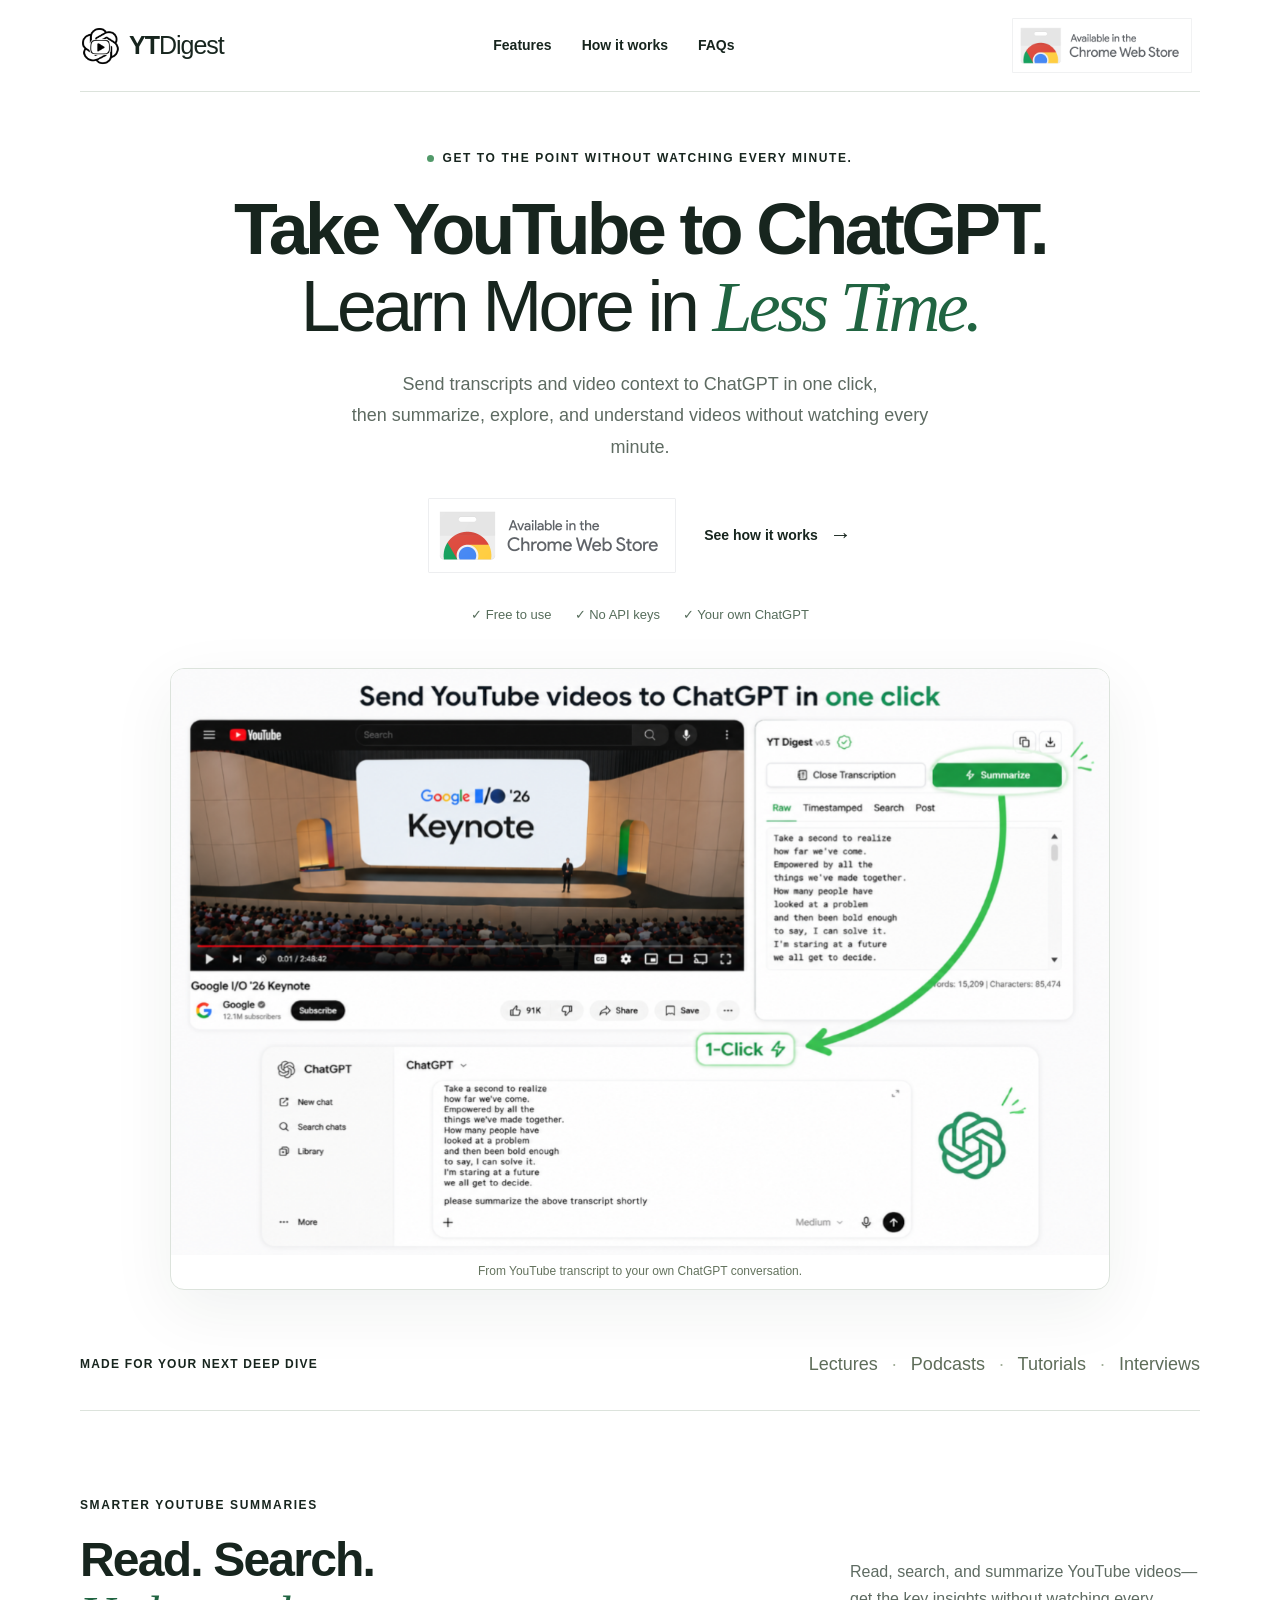
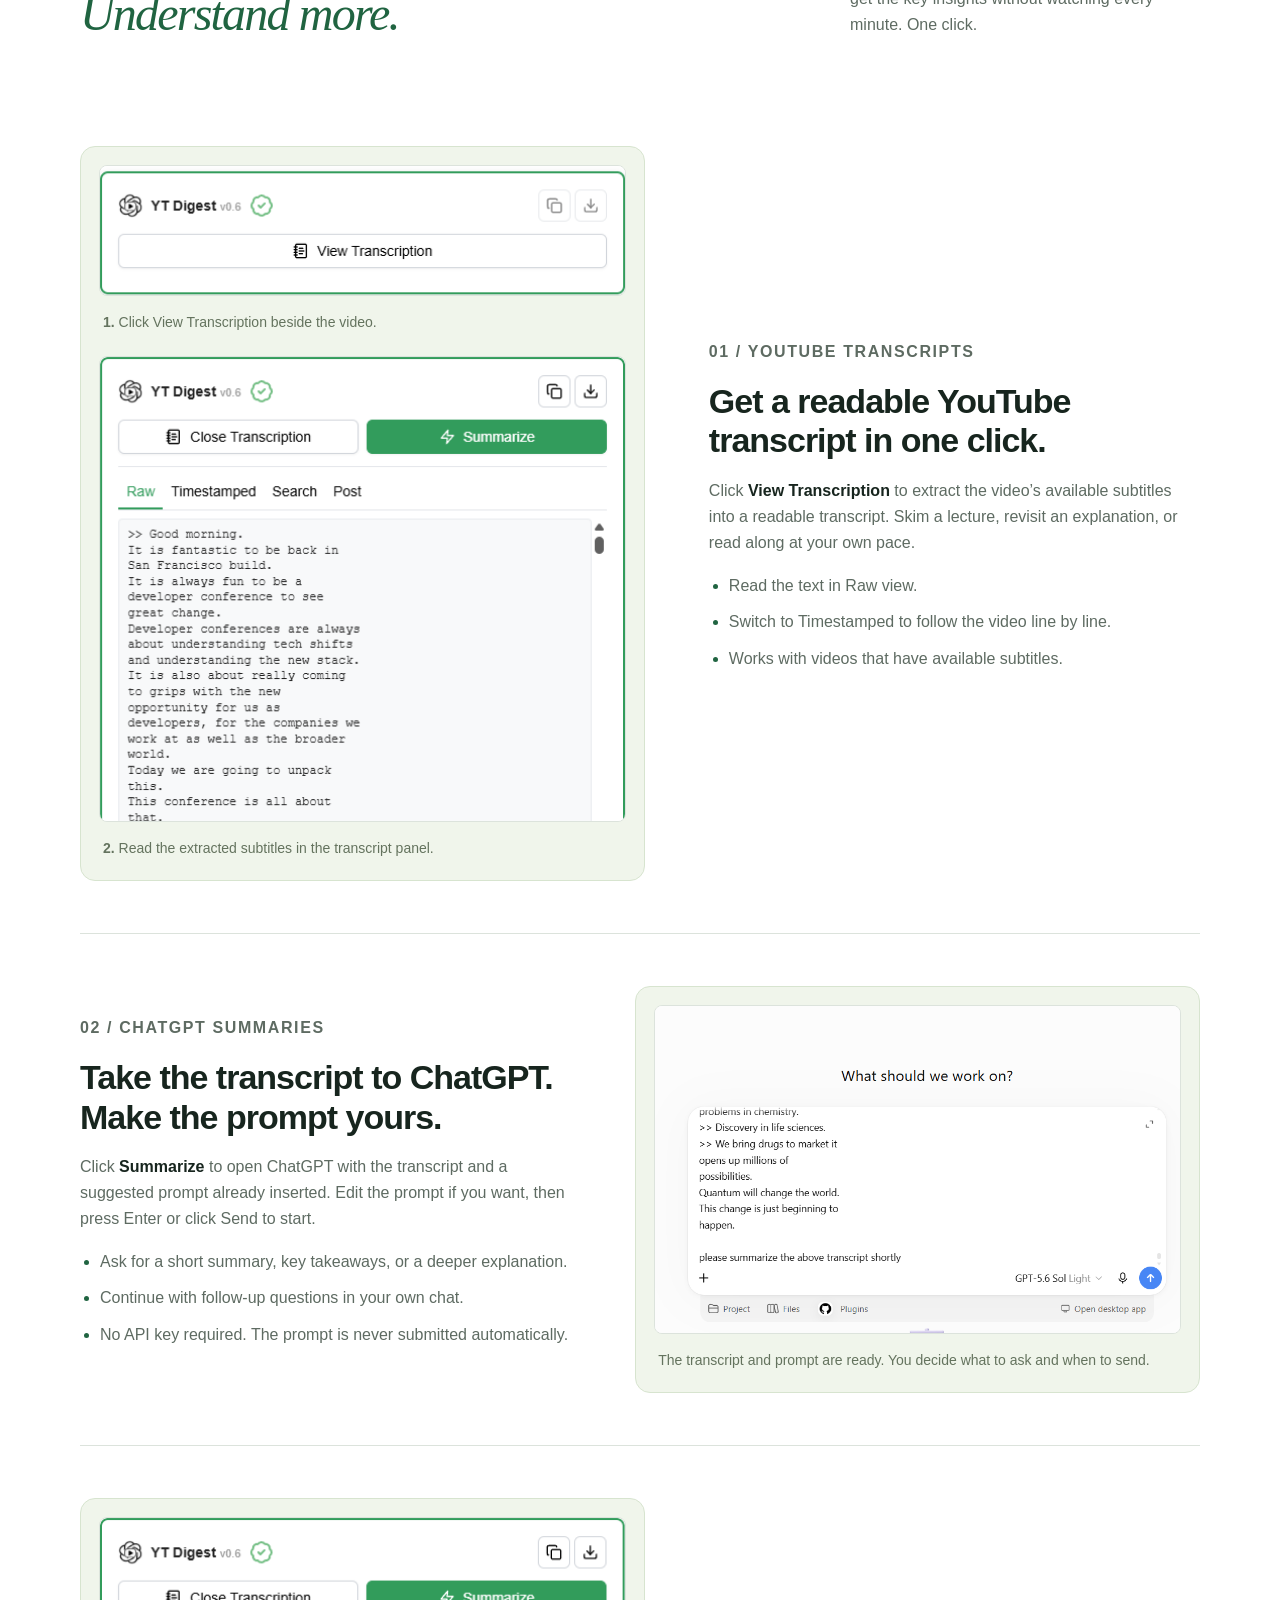
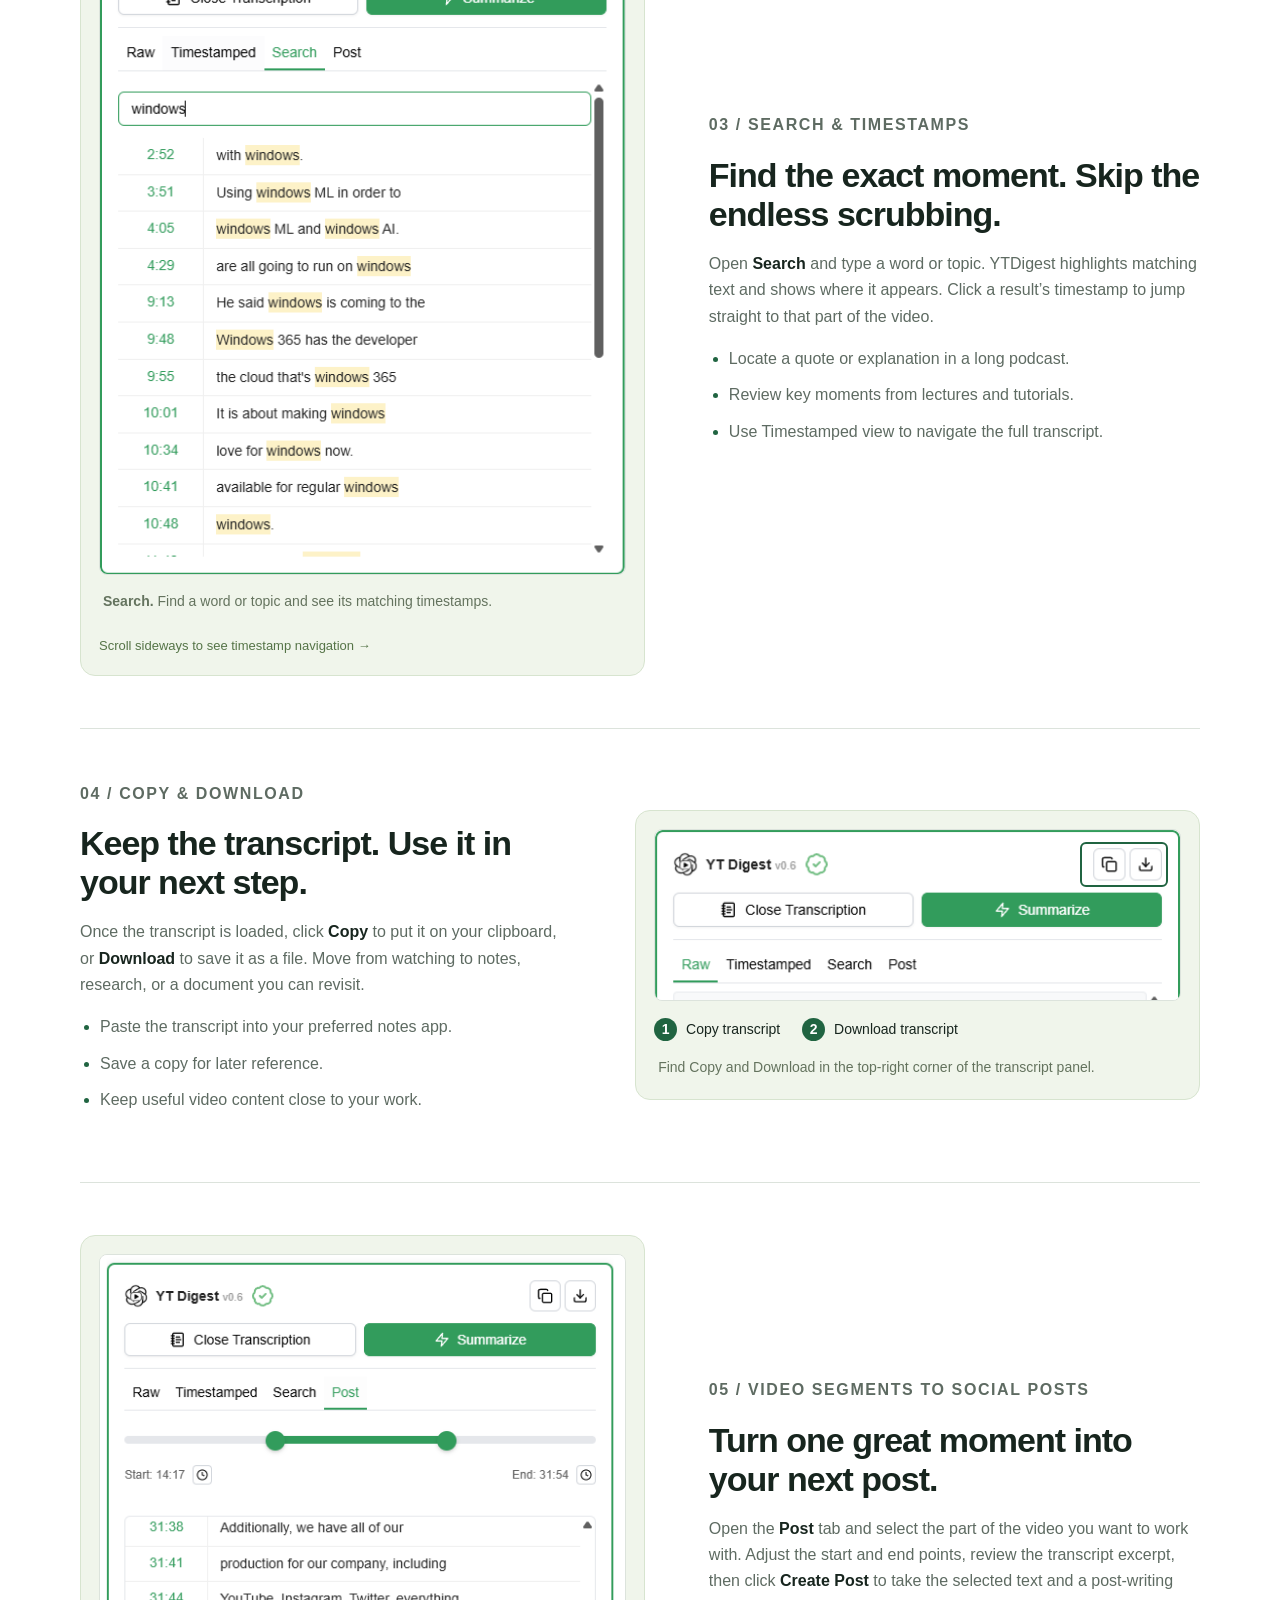
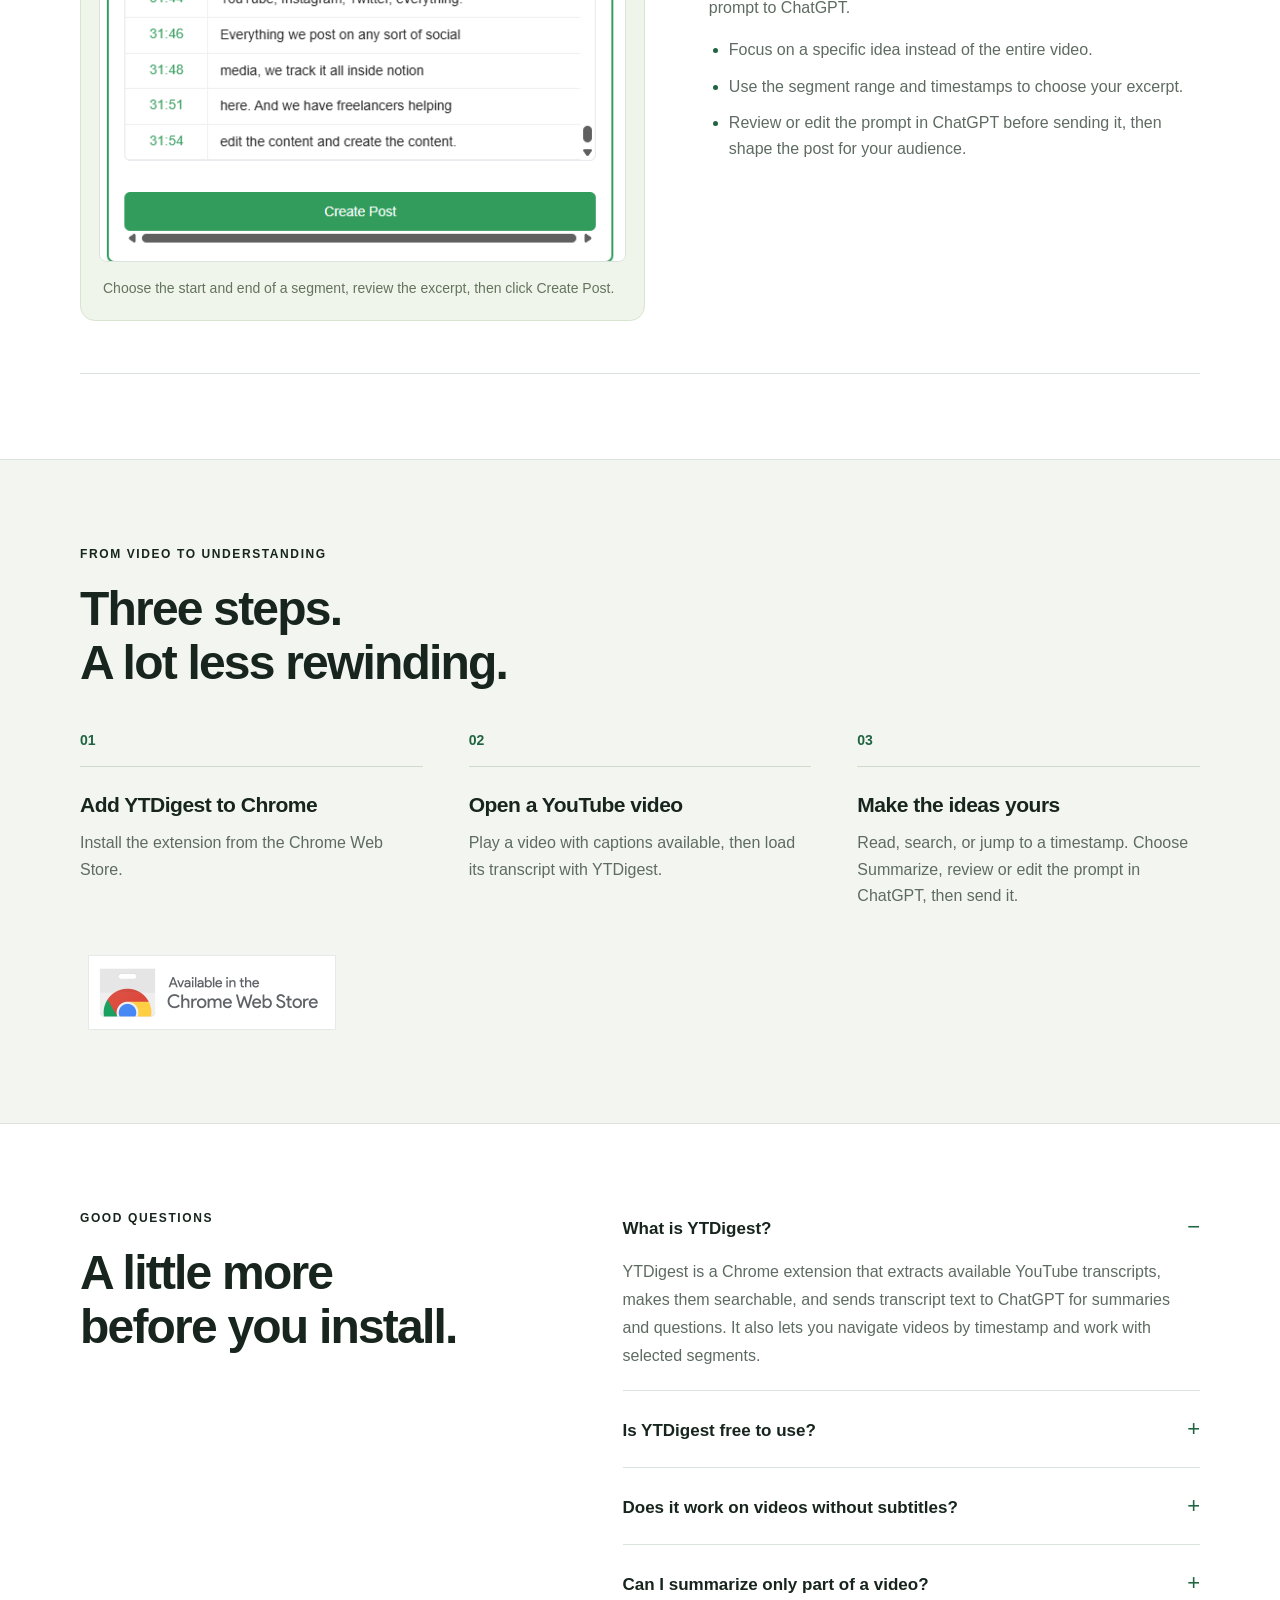
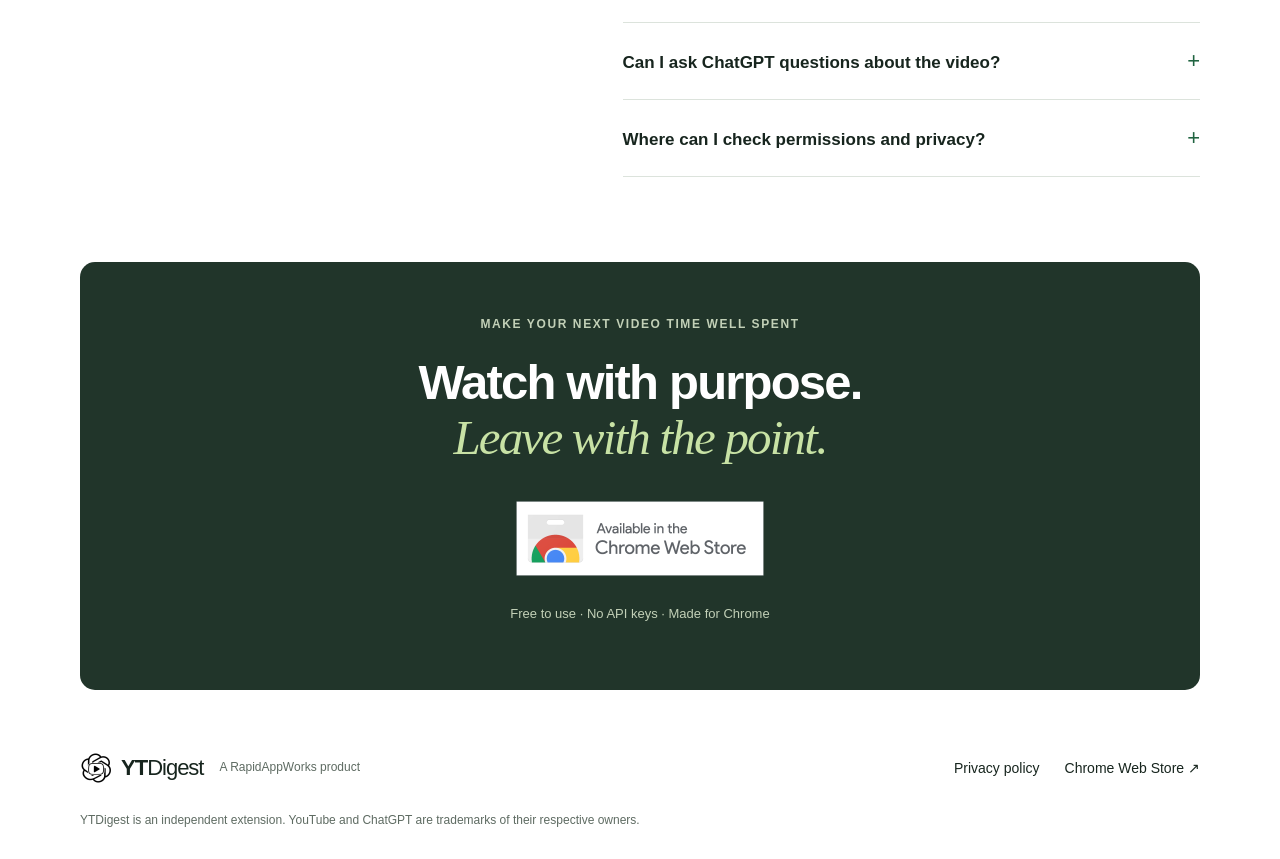
==== yt-digest/index.html @ 1eebae6b "Refine YTDigest benefits copy" ====
<!doctype html>
<html lang="en">
<head>
  <!-- Google tag (gtag.js) -->
  <script async src="https://www.googletagmanager.com/gtag/js?id=G-VMC909K813"></script>
  <script>
    window.dataLayer = window.dataLayer || [];
    function gtag(){dataLayer.push(arguments);}
    gtag('js', new Date());
    gtag('config', 'G-VMC909K813');
  </script>
  <script defer src="../analytics.js"></script>
  <meta charset="utf-8">
  <meta name="viewport" content="width=device-width, initial-scale=1">
  <title>YTDigest — YouTube Transcript &amp; ChatGPT Summary Extension</title>
  <meta name="description" content="Read and search YouTube transcripts, jump to timestamps, and summarize videos with ChatGPT. Get the free YTDigest Chrome extension. No API key needed.">
  <meta name="theme-color" content="#ffffff">
  <meta property="og:type" content="website">
  <meta property="og:site_name" content="YTDigest">
  <meta property="og:title" content="YTDigest — Take YouTube to ChatGPT. Learn More in Less Time.">
  <meta property="og:description" content="Turn long videos into searchable text and useful ChatGPT summaries. Find the good part. Get the big picture. Keep your time.">
  <meta name="twitter:card" content="summary">
  <meta name="twitter:title" content="YTDigest — Take YouTube to ChatGPT. Learn More in Less Time.">
  <meta name="twitter:description" content="Search transcripts, jump to timestamps, and summarize YouTube videos with ChatGPT. Free Chrome extension. No API keys.">
  <link rel="icon" href="../assets/ytdigest.png" type="image/png">
  <link rel="stylesheet" href="../styles.css">
  <link rel="canonical" href="https://rapidappworks.com/yt-digest/">
  <meta property="og:url" content="https://rapidappworks.com/yt-digest/">
  <script type="application/ld+json">{"@context":"https://schema.org","@type":"SoftwareApplication","name":"YT Digest - YouTube Transcription to ChatGPT","applicationCategory":"BrowserApplication","operatingSystem":"Chrome","description":"A Chrome extension to read and search available YouTube transcripts, jump to timestamps, and transfer transcript text to ChatGPT for summaries and questions.","installUrl":"https://chromewebstore.google.com/detail/yt-digest/bpmbdaijbeeekhkoenondkcgonoipckm","offers":{"@type":"Offer","price":"0","priceCurrency":"USD"},"featureList":["YouTube subtitle transcript extraction","Searchable transcripts","Timestamp navigation","ChatGPT summaries without API keys","Video segment summaries"]}</script>
</head>
<body>
  <a class="skip" href="#main">Skip to content</a>
  <header class="header wrap">
    <a class="brand" href="#" aria-label="YTDigest home"><img src="../assets/ytdigest.png" alt="" width="40" height="40"><span>YT<b>Digest</b></span></a>
    <nav aria-label="Main navigation"><a href="#features">Features</a><a href="#how-it-works">How it works</a><a href="#faq">FAQs</a></nav>
    <a class="store-badge" href="https://chromewebstore.google.com/detail/yt-digest/bpmbdaijbeeekhkoenondkcgonoipckm" target="_blank" rel="noopener noreferrer"><img src="../assets/chrome-web-store-badge.png" alt="Available in the Chrome Web Store" width="248" height="75"></a>
  </header>
  <main id="main">
    <section class="hero wrap">
      <p class="eyebrow"><span class="status-dot"></span> GET TO THE POINT WITHOUT WATCHING EVERY MINUTE.</p>
      <h1>Take YouTube to ChatGPT.<br><span>Learn More in <em>Less Time.</em></span></h1>
      <p class="hero-copy">Send transcripts and video context to ChatGPT in one click,<br class="desktop-break"> then summarize, explore, and understand videos without watching every minute.</p>
      <div class="hero-actions"><a class="store-badge" href="https://chromewebstore.google.com/detail/yt-digest/bpmbdaijbeeekhkoenondkcgonoipckm" target="_blank" rel="noopener noreferrer"><img src="../assets/chrome-web-store-badge.png" alt="Available in the Chrome Web Store" width="248" height="75"></a><a class="text-link" href="#how-it-works">See how it works <span aria-hidden="true">→</span></a></div>
      <div class="assurances"><span>✓ Free to use</span><span>✓ No API keys</span><span>✓ Your own ChatGPT</span></div>
      <figure class="real-hero"><img src="../assets/ytdigest-workflow.png" width="1280" height="800" alt="YTDigest on YouTube sends a video transcript into an editable ChatGPT prompt"><figcaption>From YouTube transcript to your own ChatGPT conversation.</figcaption></figure>
    </section>
    <div class="use-cases wrap"><span>MADE FOR YOUR NEXT DEEP DIVE</span><p>Lectures <span>·</span> Podcasts <span>·</span> Tutorials <span>·</span> Interviews</p></div>
<section class="section wrap" id="features"><div class="section-heading"><div><p class="eyebrow">SMARTER YOUTUBE SUMMARIES</p><h2>Read. Search.<br><em>Understand more.</em></h2></div><p>Read, search, and summarize YouTube videos—get the key insights without watching every minute. One click.</p></div>
<article class="feature-row"><div class="feature-media"><div class="transcript-sequence" aria-label="Transcript walkthrough"><figure><div class="capture button-capture"><img src="../assets/transcript-button.png" alt="YTDigest View Transcription button on a YouTube video" loading="lazy"></div><figcaption><b>1.</b> Click View Transcription beside the video.</figcaption></figure><figure><div class="capture raw-capture"><img src="../assets/transcript-open.png" alt="YouTube transcript displayed in YTDigest’s Raw view" loading="lazy"></div><figcaption><b>2.</b> Read the extracted subtitles in the transcript panel.</figcaption></figure></div></div><div class="feature-explanation"><p class="eyebrow">01 / YOUTUBE TRANSCRIPTS</p><h3>Get a readable YouTube transcript in one click.</h3><p>Click <strong>View Transcription</strong> to extract the video’s available subtitles into a readable transcript. Skim a lecture, revisit an explanation, or read along at your own pace.</p><ul><li>Read the text in Raw view.</li><li>Switch to Timestamped to follow the video line by line.</li><li>Works with videos that have available subtitles.</li></ul></div></article>
<article class="feature-row reverse"><div class="feature-media"><figure><div class="capture chat-capture"><img src="../assets/chatgpt-prompt.png" alt="ChatGPT composer containing the video transcript and an editable summarization prompt" loading="lazy"></div><figcaption>The transcript and prompt are ready. You decide what to ask and when to send.</figcaption></figure></div><div class="feature-explanation"><p class="eyebrow">02 / CHATGPT SUMMARIES</p><h3>Take the transcript to ChatGPT. Make the prompt yours.</h3><p>Click <strong>Summarize</strong> to open ChatGPT with the transcript and a suggested prompt already inserted. Edit the prompt if you want, then press Enter or click Send to start.</p><ul><li>Ask for a short summary, key takeaways, or a deeper explanation.</li><li>Continue with follow-up questions in your own chat.</li><li>No API key required. The prompt is never submitted automatically.</li></ul></div></article>
<article class="feature-row"><div class="feature-media"><div class="shot-gallery" tabindex="0" role="region" aria-label="Search and timestamp walkthrough"><figure><div class="capture search-capture"><img src="../assets/transcript-search.png" alt="Search for windows in YTDigest with matching words highlighted and clickable timestamps" loading="lazy"></div><figcaption><b>Search.</b> Find a word or topic and see its matching timestamps.</figcaption></figure><figure><div class="capture timestamp-capture"><img src="../assets/transcript-timestamps.png" alt="Timestamped transcript with each line linked to a moment in the video" loading="lazy"></div><figcaption><b>Jump.</b> Click a timestamp to return to that moment.</figcaption></figure></div><p class="gallery-hint">Scroll sideways to see timestamp navigation →</p></div><div class="feature-explanation"><p class="eyebrow">03 / SEARCH &amp; TIMESTAMPS</p><h3>Find the exact moment. Skip the endless scrubbing.</h3><p>Open <strong>Search</strong> and type a word or topic. YTDigest highlights matching text and shows where it appears. Click a result’s timestamp to jump straight to that part of the video.</p><ul><li>Locate a quote or explanation in a long podcast.</li><li>Review key moments from lectures and tutorials.</li><li>Use Timestamped view to navigate the full transcript.</li></ul></div></article>
<article class="feature-row reverse"><div class="feature-media"><figure><div class="capture export-capture"><img src="../assets/transcript-open.png" alt="Close-up of YTDigest’s Copy and Download controls in the upper-right corner" loading="lazy"></div><div class="control-key"><span><b>1</b> Copy transcript</span><span><b>2</b> Download transcript</span></div><figcaption>Find Copy and Download in the top-right corner of the transcript panel.</figcaption></figure></div><div class="feature-explanation"><p class="eyebrow">04 / COPY &amp; DOWNLOAD</p><h3>Keep the transcript. Use it in your next step.</h3><p>Once the transcript is loaded, click <strong>Copy</strong> to put it on your clipboard, or <strong>Download</strong> to save it as a file. Move from watching to notes, research, or a document you can revisit.</p><ul><li>Paste the transcript into your preferred notes app.</li><li>Save a copy for later reference.</li><li>Keep useful video content close to your work.</li></ul></div></article>
<article class="feature-row"><div class="feature-media"><figure><div class="capture"><img src="../assets/segment-post.png" alt="YTDigest Post tab showing a selected video segment from 14:17 to 31:54, transcript preview, and Create Post button" width="539" height="623" loading="lazy"></div><figcaption>Choose the start and end of a segment, review the excerpt, then click Create Post.</figcaption></figure></div><div class="feature-explanation"><p class="eyebrow">05 / VIDEO SEGMENTS TO SOCIAL POSTS</p><h3>Turn one great moment into your next post.</h3><p>Open the <strong>Post</strong> tab and select the part of the video you want to work with. Adjust the start and end points, review the transcript excerpt, then click <strong>Create Post</strong> to take the selected text and a post-writing prompt to ChatGPT.</p><ul><li>Focus on a specific idea instead of the entire video.</li><li>Use the segment range and timestamps to choose your excerpt.</li><li>Review or edit the prompt in ChatGPT before sending it, then shape the post for your audience.</li></ul></div></article></section>
<section class="how section" id="how-it-works"><div class="wrap"><p class="eyebrow">FROM VIDEO TO UNDERSTANDING</p><h2>Three steps.<br>A lot less rewinding.</h2><div class="steps"><article><span class="step-number">01</span><h3>Add YTDigest to Chrome</h3><p>Install the extension from the Chrome Web Store.</p></article><article><span class="step-number">02</span><h3>Open a YouTube video</h3><p>Play a video with captions available, then load its transcript with YTDigest.</p></article><article><span class="step-number">03</span><h3>Make the ideas yours</h3><p>Read, search, or jump to a timestamp. Choose Summarize, review or edit the prompt in ChatGPT, then send it.</p></article></div><a class="store-badge" href="https://chromewebstore.google.com/detail/yt-digest/bpmbdaijbeeekhkoenondkcgonoipckm" target="_blank" rel="noopener noreferrer"><img src="../assets/chrome-web-store-badge.png" alt="Available in the Chrome Web Store" width="248" height="75"></a></div></section>
    <section class="section wrap faq" id="faq"><div><p class="eyebrow">GOOD QUESTIONS</p><h2>A little more<br>before you install.</h2></div><div class="answers">
      <details open><summary>What is YTDigest?</summary><p>YTDigest is a Chrome extension that extracts available YouTube transcripts, makes them searchable, and sends transcript text to ChatGPT for summaries and questions. It also lets you navigate videos by timestamp and work with selected segments.</p></details>
      <details><summary>Is YTDigest free to use?</summary><p>Yes. YTDigest is free to use and does not require an API key. ChatGPT is a separate service with its own account requirements and usage limits.</p></details>
      <details><summary>Does it work on videos without subtitles?</summary><p>YTDigest currently works with videos that have available subtitles. Transcription for videos without subtitles is not currently supported.</p></details>
      <details><summary>Can I summarize only part of a video?</summary><p>Yes. Select a segment to focus on one discussion, explanation, or idea instead of summarizing the entire video.</p></details>
      <details><summary>Can I ask ChatGPT questions about the video?</summary><p>Yes. Once the transcript is in ChatGPT, you can ask follow-up questions, request an explanation, or explore a topic in more detail. Check important answers against the original video.</p></details>
      <details><summary>Where can I check permissions and privacy?</summary><p>Review the permissions when installing and read the disclosures on the <a href="https://chromewebstore.google.com/detail/yt-digest/bpmbdaijbeeekhkoenondkcgonoipckm" target="_blank" rel="noopener noreferrer">Chrome Web Store listing</a> and the <a href="privacy-policy/" target="_blank" rel="noopener noreferrer">privacy policy</a>.</p></details>
    </div></section>
    <section class="final-cta wrap"><p class="eyebrow">MAKE YOUR NEXT VIDEO TIME WELL SPENT</p><h2>Watch with purpose.<br><em>Leave with the point.</em></h2><a class="store-badge" href="https://chromewebstore.google.com/detail/yt-digest/bpmbdaijbeeekhkoenondkcgonoipckm" target="_blank" rel="noopener noreferrer"><img src="../assets/chrome-web-store-badge.png" alt="Available in the Chrome Web Store" width="248" height="75"></a><p class="cta-note">Free to use · No API keys · Made for Chrome</p></section>
  </main>
  <footer class="wrap"><div class="footer-brand"><a class="brand" href="#"><img src="../assets/ytdigest.png" alt="" width="32" height="32"><span>YT<b>Digest</b></span></a><span>A RapidAppWorks product</span></div><div class="footer-links"><a href="privacy-policy/" target="_blank" rel="noopener noreferrer">Privacy policy</a><a href="https://chromewebstore.google.com/detail/yt-digest/bpmbdaijbeeekhkoenondkcgonoipckm" target="_blank" rel="noopener noreferrer">Chrome Web Store ↗</a></div><p>YTDigest is an independent extension. YouTube and ChatGPT are trademarks of their respective owners.</p></footer>
</body>
</html>
---- styles.css ----
:root{color-scheme:light;--ink:#17251e;--muted:#5e6b62;--accent:#206441;--line:#dce3dc;--soft:#f3f6f0}*{box-sizing:border-box}html{scroll-behavior:smooth;scroll-padding-top:30px}body{margin:0;color:var(--ink);background:#fff;font-family:Arial,Helvetica,sans-serif;font-size:16px;line-height:1.65}a{color:inherit;text-decoration:none}a:focus-visible,summary:focus-visible{outline:3px solid #276ada;outline-offset:5px}svg{width:24px;height:24px;fill:none;stroke:currentColor;stroke-width:1.7;stroke-linecap:round;stroke-linejoin:round;flex-shrink:0}img{object-fit:contain}.wrap{width:min(1120px,calc(100% - 64px));margin-inline:auto}.header{height:92px;display:flex;align-items:center;justify-content:space-between;gap:24px;border-bottom:1px solid var(--line)}.brand{display:flex;align-items:center;gap:9px;font-size:25px;font-weight:800;letter-spacing:-1px}.brand b{font-weight:400}nav{display:flex;gap:30px;font-size:14px;font-weight:600}nav a:hover,.text-link:hover{color:var(--accent)}.install{display:inline-flex;align-items:center;justify-content:center;gap:12px;min-height:56px;padding:14px 22px;background:var(--accent);color:white;border-radius:8px;font-size:15px;font-weight:700;box-shadow:0 3px 0 #123d28;transition:background .2s,transform .2s}.install:hover{background:#174d32;transform:translateY(-2px)}.install>span{font-size:22px;line-height:1}.install.small{min-height:42px;font-size:14px;padding:9px 16px;box-shadow:none}.chrome{width:22px;height:22px}.hero{padding-top:57px;text-align:center}.eyebrow{font-size:12px;font-weight:700;letter-spacing:1.6px;margin:0;display:flex;align-items:center;gap:8px}.hero>.eyebrow{justify-content:center}.status-dot{width:7px;height:7px;border-radius:50%;background:#519969}h1{font-size:clamp(44px,5.6vw,72px);line-height:1.08;letter-spacing:-3.6px;margin:22px 0}h1>span{font-weight:500}em{font-family:Georgia,'Times New Roman',serif;font-weight:400;color:var(--accent)}.hero-copy{font-size:18px;color:var(--muted);max-width:640px;margin:0 auto;line-height:1.75}.hero-actions{display:flex;justify-content:center;align-items:center;gap:28px;margin-top:27px}.text-link{display:flex;gap:12px;align-items:center;font-size:14px;font-weight:600}.text-link span{font-size:22px}.assurances{display:flex;gap:23px;justify-content:center;color:#566d5b;font-size:13px;margin:23px 0 42px}.product-preview{max-width:980px;margin:0 auto;text-align:left;border:1px solid #d4ddd4;border-radius:13px;overflow:hidden;box-shadow:0 23px 65px #1b302410;background:#fff}.browser-bar{display:flex;align-items:center;justify-content:space-between;gap:12px;background:#f3f5f1;border-bottom:1px solid var(--line);padding:11px 19px;font-size:12px;color:#5d6b5e}.dots{letter-spacing:3px;color:#aeb9aa}.preview-label{font-size:12px;letter-spacing:1px}.preview-content{display:grid;grid-template-columns:1.05fr 1fr;gap:24px;padding:23px}.video-stage{background:#e0e9d2;padding:23px 25px 16px;border-radius:5px;color:#28412b}.video-tag{font-size:12px;font-weight:700;letter-spacing:1.8px}.video-stage>p{font-size:37px;letter-spacing:-1px;line-height:1.08;font-weight:800;margin:17px 0 25px}.video-stage i{font-family:Georgia,serif;font-weight:400}.video-bottom{display:flex;align-items:center;gap:11px;font-size:12px}.timeline{height:3px;flex:1;background:#839878}.video-side h3{font-size:15px;line-height:1.4;margin:13px 0 4px}.video-meta{font-size:12px;color:var(--muted);margin:0}.panel-heading{display:flex;justify-content:space-between;align-items:center;font-size:16px;font-weight:700}.panel-heading>span:first-child{display:flex;align-items:center;gap:5px}.pill{font-size:12px;font-weight:400;padding:3px 8px;border:1px solid var(--line);border-radius:4px}.search-preview{display:flex;align-items:center;gap:8px;padding:8px 10px;border:1px solid var(--line);border-radius:5px;font-size:12px;color:var(--muted);margin-top:14px}.search-preview svg{width:16px;height:16px}.transcript-lines p{display:flex;gap:12px;font-size:13px;line-height:1.6;padding:9px 8px;margin:3px 0}.time{color:var(--accent);font-variant-numeric:tabular-nums}.selected{background:#eff5e8;border-radius:5px}mark{background:#d5e7b8;color:inherit}.summary-preview{display:flex;justify-content:center;align-items:center;gap:8px;color:white;background:#263c2d;border-radius:5px;padding:9px;font-size:13px;font-weight:600;margin-top:12px}.summary-preview>span:first-child{font-size:20px}.insight-strip{display:flex;align-items:center;gap:13px;background:#f3f6ee;padding:17px 25px;border-top:1px solid var(--line)}.insight-icon{display:grid;place-items:center;background:#e2ead8;color:#476d38;width:39px;height:39px;border-radius:50%;font-size:27px}.insight-strip strong{font-size:14px}.insight-strip p{margin:0;color:var(--muted);font-size:12px}.strip-arrow{margin-left:auto;font-size:25px;color:#617453}figcaption{font-size:12px;color:#64735e;padding:7px 15px;text-align:center}.use-cases{display:flex;align-items:center;justify-content:space-between;gap:25px;padding:31px 0;border-bottom:1px solid var(--line);margin-top:29px}.use-cases>span{font-size:12px;font-weight:700;letter-spacing:1.2px}.use-cases p{font-size:18px;margin:0;color:#5e6d59}.use-cases p span{padding:0 9px;color:#a2af9a}.section{padding-top:85px;padding-bottom:85px}h2{font-size:clamp(34px,4vw,48px);line-height:1.13;letter-spacing:-1.8px;margin:17px 0 24px}.section-heading{display:flex;align-items:flex-end;justify-content:space-between;gap:50px;margin-bottom:28px}.section-heading>p{max-width:350px;color:var(--muted);margin-bottom:27px}.feature-grid{display:grid;grid-template-columns:repeat(4,1fr);gap:16px}.feature{padding:24px 21px;background:#f8faf5;border:1px solid var(--line);border-radius:10px}.feature.highlight{background:#eaf2e2;border-color:#ccddbe}.feature-top{display:flex;align-items:center;justify-content:space-between;margin-bottom:37px;color:var(--accent)}.feature-top>span{font-size:12px;color:#718069}.feature-label{font-size:12px!important;letter-spacing:.7px;font-weight:700;color:#58734b!important}.feature h3{font-size:21px;line-height:1.25;letter-spacing:-.6px;margin:10px 0 12px}.feature p{font-size:16px;color:var(--muted);line-height:1.75}.how{background:var(--soft);border-block:1px solid var(--line)}.steps{display:grid;grid-template-columns:repeat(3,1fr);gap:46px;margin:38px 0}.step-number{display:block;font-size:14px;font-weight:700;color:var(--accent);border-bottom:1px solid #cfdac8;padding-bottom:14px}.steps h3{font-size:21px;letter-spacing:-.5px;margin:21px 0 8px}.steps p{font-size:16px;color:var(--muted);margin:0}.faq{display:grid;grid-template-columns:.9fr 1.1fr;gap:70px}.answers details{border-bottom:1px solid var(--line);padding:20px 0}.answers details:first-child{padding-top:0}summary{cursor:pointer;list-style:none;font-size:17px;font-weight:600;display:flex;justify-content:space-between;gap:20px;align-items:baseline}summary::-webkit-details-marker{display:none}summary::after{content:'+';font-size:22px;font-weight:400;color:var(--accent)}details[open] summary::after{content:'−'}.answers p{font-size:16px;color:var(--muted);line-height:1.75;margin:12px 0 0}.answers a{text-decoration:underline;text-underline-offset:3px}.final-cta{background:#21352a;border-radius:15px;color:#fff;text-align:center;padding:53px 24px;margin-bottom:60px}.final-cta .eyebrow{justify-content:center;color:#c2d0b7}.final-cta h2{font-size:49px;margin:20px 0 27px}.final-cta em{color:#c8e2a5}.final-cta .install{background:#d5e9bd;color:#243e2d;box-shadow:0 3px 0 #94ae7b}.final-cta .install:hover{background:#e3f2d1}.cta-note{font-size:13px;color:#c2d0b7;margin-top:19px}footer{display:flex;flex-wrap:wrap;justify-content:space-between;gap:25px;padding-bottom:28px}.footer-brand{display:flex;align-items:center;gap:16px}.footer-brand .brand{font-size:22px}.footer-brand>span{font-size:12px;color:var(--muted)}.footer-links{display:flex;gap:25px;align-items:center;font-size:14px}footer>p{width:100%;font-size:12px;color:var(--muted);margin:0}.skip{position:absolute;top:-100px;left:20px;z-index:5;background:white;padding:10px}.skip:focus{top:10px}@media(min-width:1400px){.hero{padding-top:72px}}@media(max-width:900px){.feature-grid{grid-template-columns:1fr 1fr}.use-cases{flex-direction:column;gap:12px}.faq{gap:35px}.steps{gap:25px}nav{gap:18px}.video-stage>p{font-size:30px}}@media(max-width:650px){.wrap{width:calc(100% - 36px)}.header{height:76px;gap:12px}.header nav{display:none}.brand{font-size:23px}.header .install{font-size:13px;padding:9px 12px;gap:7px}.hero{padding-top:40px}h1{font-size:44px;letter-spacing:-2px}.hero>.eyebrow{font-size:10px;letter-spacing:1px}.hero-copy{font-size:16px}.desktop-break{display:none}.hero-actions{flex-direction:column;gap:20px}.assurances{gap:12px;font-size:12px;margin-bottom:30px}.preview-content{grid-template-columns:1fr;padding:16px;gap:21px}.video-stage>p{font-size:35px}.preview-label{display:none}.transcript-lines p{font-size:14px}.use-cases{margin-top:18px;padding:25px 0;gap:10px;text-align:center}.use-cases>span{font-size:11px}.use-cases p{font-size:15px}.use-cases p span{padding:0 4px}.section{padding-block:55px}.section-heading{display:block;margin-bottom:23px}.section-heading>p{max-width:none}.feature-grid{gap:12px}.feature{padding:19px 16px}.feature-top{margin-bottom:27px}.feature h3{font-size:21px}.feature-label{font-size:10px!important}.feature p{font-size:15px}.steps{grid-template-columns:1fr;gap:25px}.step-number{padding-bottom:8px}.steps h3{margin-top:13px}.faq{grid-template-columns:1fr;gap:18px}.final-cta{padding:40px 17px;margin-bottom:38px}.final-cta h2{font-size:36px}.final-cta .eyebrow{font-size:10px;letter-spacing:1px}.install{padding:14px 16px;font-size:14px;gap:9px}.footer-brand{flex-wrap:wrap;gap:12px}footer{gap:20px}.eyebrow{font-size:11px}.insight-strip{padding:14px 16px}.strip-arrow{display:none}}@media(max-width:380px){.feature-grid{grid-template-columns:1fr}.assurances{flex-wrap:wrap}.install{font-size:12px}h1{font-size:39px}}@media(prefers-reduced-motion:reduce){html{scroll-behavior:auto}.install{transition:none}}
/* Product screenshots and feature walkthroughs */
.real-hero{max-width:940px;margin:0 auto;border:1px solid var(--line);border-radius:14px;overflow:hidden;background:#fff;box-shadow:0 20px 65px #17332310}.real-hero>img{display:block;width:100%;height:auto}.feature-row{display:grid;grid-template-columns:1.15fr 1fr;gap:64px;align-items:center;padding:52px 0;border-bottom:1px solid var(--line)}.feature-row.reverse .feature-media{order:2}.feature-row.reverse .feature-explanation{order:1}.feature-row.reverse{grid-template-columns:1fr 1.15fr}.feature-explanation h3{font-size:34px;line-height:1.15;letter-spacing:-1px;margin:17px 0}.feature-explanation p,.feature-explanation li{font-size:16px;color:var(--muted)}.feature-explanation strong{color:var(--ink)}.feature-explanation ul{padding-left:20px}.feature-explanation li{margin:10px 0}.feature-explanation li::marker{color:var(--accent)}.feature-media{min-width:0;background:#f0f5eb;border:1px solid #d7e4cf;border-radius:15px;padding:18px}.feature-media figure{margin:0;min-width:0}.feature-media figcaption{font-size:14px;line-height:1.5;padding:16px 4px 3px;text-align:left}.shot-gallery{display:flex;overflow-x:auto;scroll-snap-type:x mandatory;gap:20px;scrollbar-color:#74936b #e0e9da;scrollbar-width:thin;padding-bottom:12px}.shot-gallery>figure{flex:0 0 100%;scroll-snap-align:start}.gallery-hint{font-size:13px;color:#557447;margin:8px 0 0}.capture{position:relative;overflow:hidden;border-radius:8px;background:white;border:1px solid #dce3dc}.capture img{display:block;max-width:none;width:100%;height:auto}.button-capture{aspect-ratio:520/178}.button-capture img{width:137.31%;transform:translate(-26.2%,-23.5%)}.raw-capture{aspect-ratio:520/630}.raw-capture img{width:182.3%;transform:translate(-43.78%,-5.48%)}.search-capture{aspect-ratio:520/650}.search-capture img{width:129.04%;transform:translate(-21.46%,-3.95%)}.timestamp-capture{aspect-ratio:520/650}.timestamp-capture img{width:133.46%;transform:translate(-24.49%,-10%)}.export-capture{aspect-ratio:520/170}.export-capture img{width:182.3%;transform:translate(-43.78%,-5.48%)}.export-capture::after{content:'';position:absolute;right:2.2%;top:7%;width:16%;height:24%;border:2px solid #206441;border-radius:6px;pointer-events:none}.chat-capture img{width:100%}.control-key{display:flex;gap:22px;margin-top:17px;font-size:14px}.control-key b{display:inline-grid;place-items:center;width:23px;height:23px;border-radius:50%;background:#206441;color:white;margin-right:5px}.segment-note{padding:26px 30px;border-radius:10px;background:var(--soft);margin-top:35px}.segment-note h3{font-size:22px;margin:0 0 8px}.segment-note p{margin:0;color:var(--muted)}.policy{max-width:820px;padding-block:50px 80px}.policy h1{font-size:43px;letter-spacing:-1.4px;line-height:1.15}.policy h2{font-size:27px;letter-spacing:-.6px;margin-top:36px}.policy p,.policy li{font-size:16px;color:var(--muted)}.policy li{margin-bottom:12px}.policy a{text-decoration:underline;text-underline-offset:3px}.policy .contact-email{max-width:100%;height:auto}.policy em{font-family:inherit;color:var(--muted)}@media(max-width:800px){.feature-row,.feature-row.reverse{grid-template-columns:1fr;gap:25px;padding:35px 0}.feature-row.reverse .feature-media,.feature-row.reverse .feature-explanation{order:initial}.feature-explanation h3{font-size:29px}.feature-media{max-width:570px;width:100%;margin:auto}.feature-row .feature-explanation{grid-row:1}.policy h1{font-size:35px}.real-hero{margin-top:10px}}@media(prefers-reduced-motion:no-preference){.shot-gallery{scroll-behavior:smooth}}
.button-capture img,.raw-capture img,.search-capture img,.timestamp-capture img,.export-capture img{position:absolute;top:0;left:0}.shot-gallery:focus-visible{outline:3px solid #206441;outline-offset:4px}
.transcript-sequence{display:grid;gap:20px}.button-capture{aspect-ratio:520/130}.raw-capture{aspect-ratio:520/460}.shot-gallery{align-items:flex-start}
/* Official Chrome Web Store badge: unchanged artwork and original aspect ratio. */
.store-badge{display:inline-block;flex-shrink:0;line-height:0;margin:8px;vertical-align:middle}.store-badge img{display:block;width:248px;height:auto;max-width:100%}.header .store-badge img{width:180px}.final-cta .store-badge{margin:8px 16px}.hero-actions .store-badge{margin:8px 0}@media(max-width:650px){.header .store-badge{margin:8px 0 8px 12px}.header .store-badge img{width:155px}.header{min-height:82px;height:auto}.header .brand{font-size:21px}.header .brand img{width:32px;height:32px}}@media(max-width:360px){.header{flex-wrap:wrap;justify-content:center;padding:12px 0}.header .store-badge img{width:180px}}
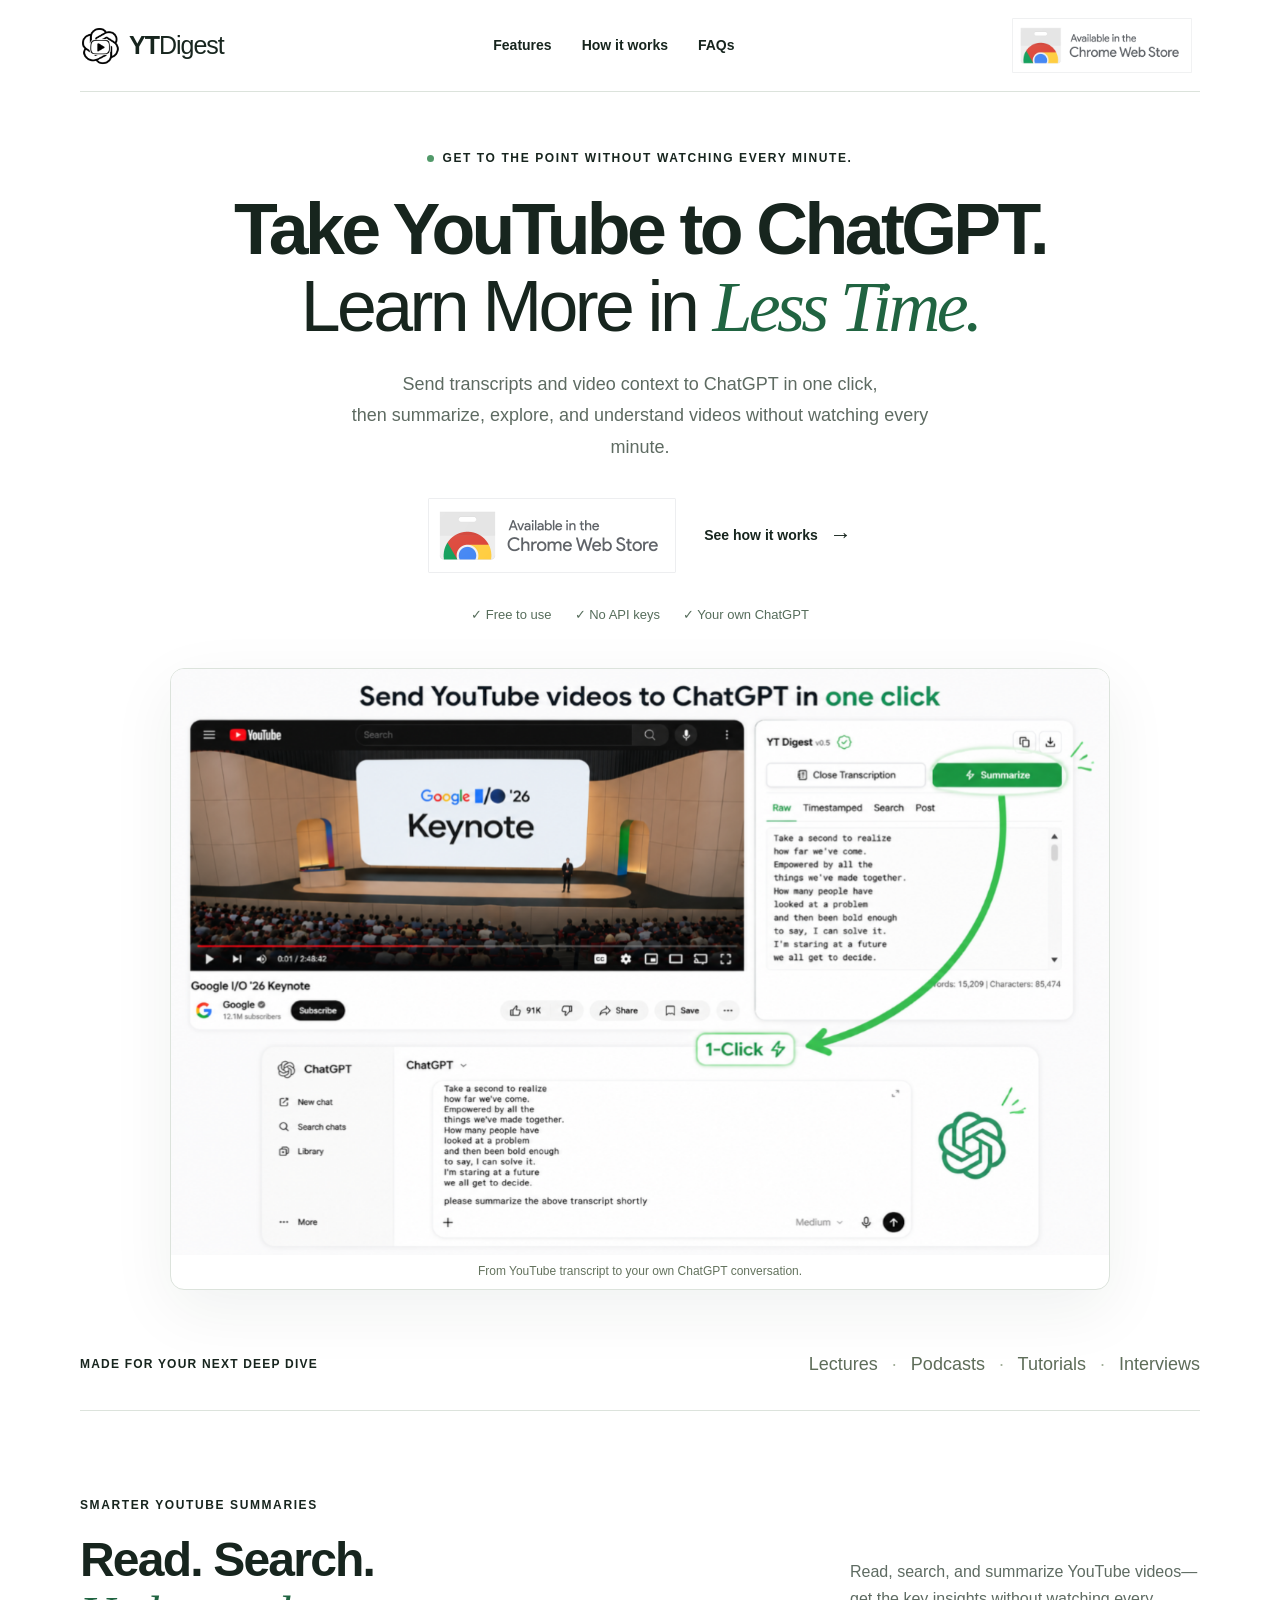
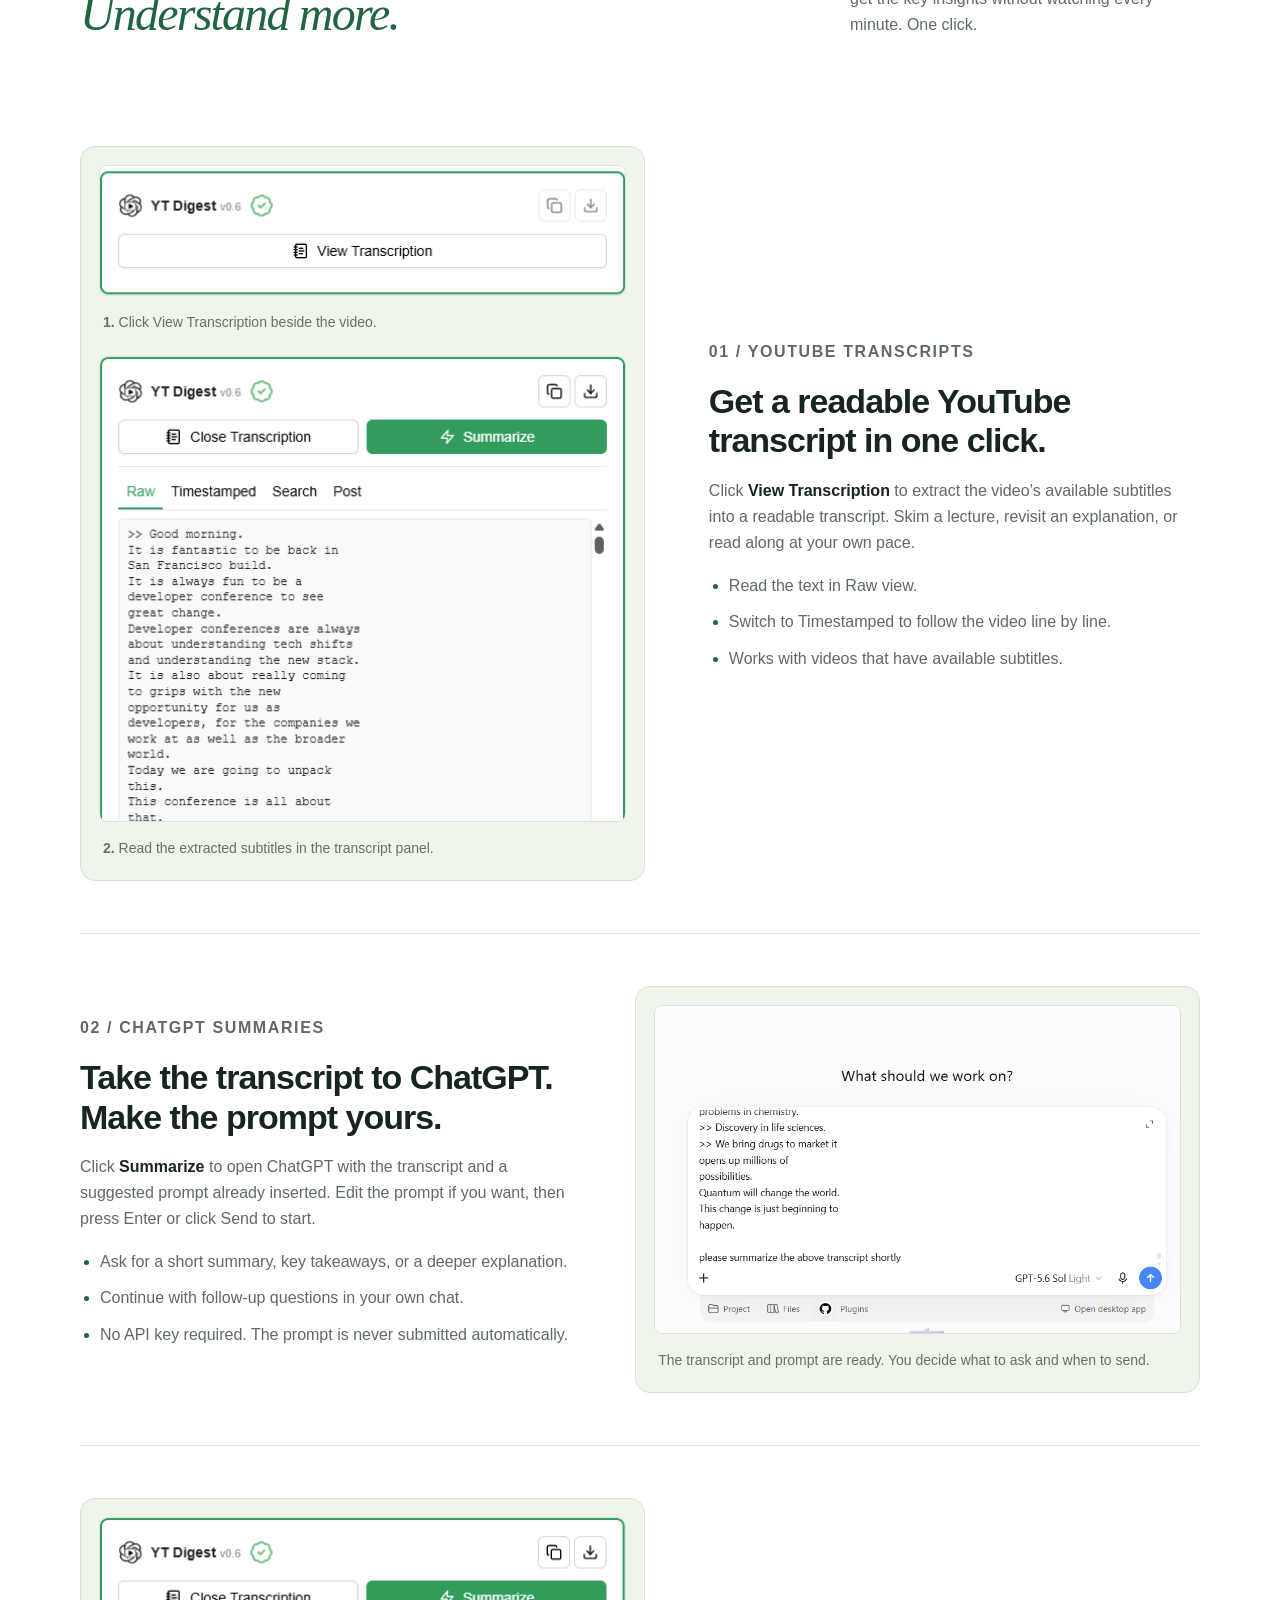
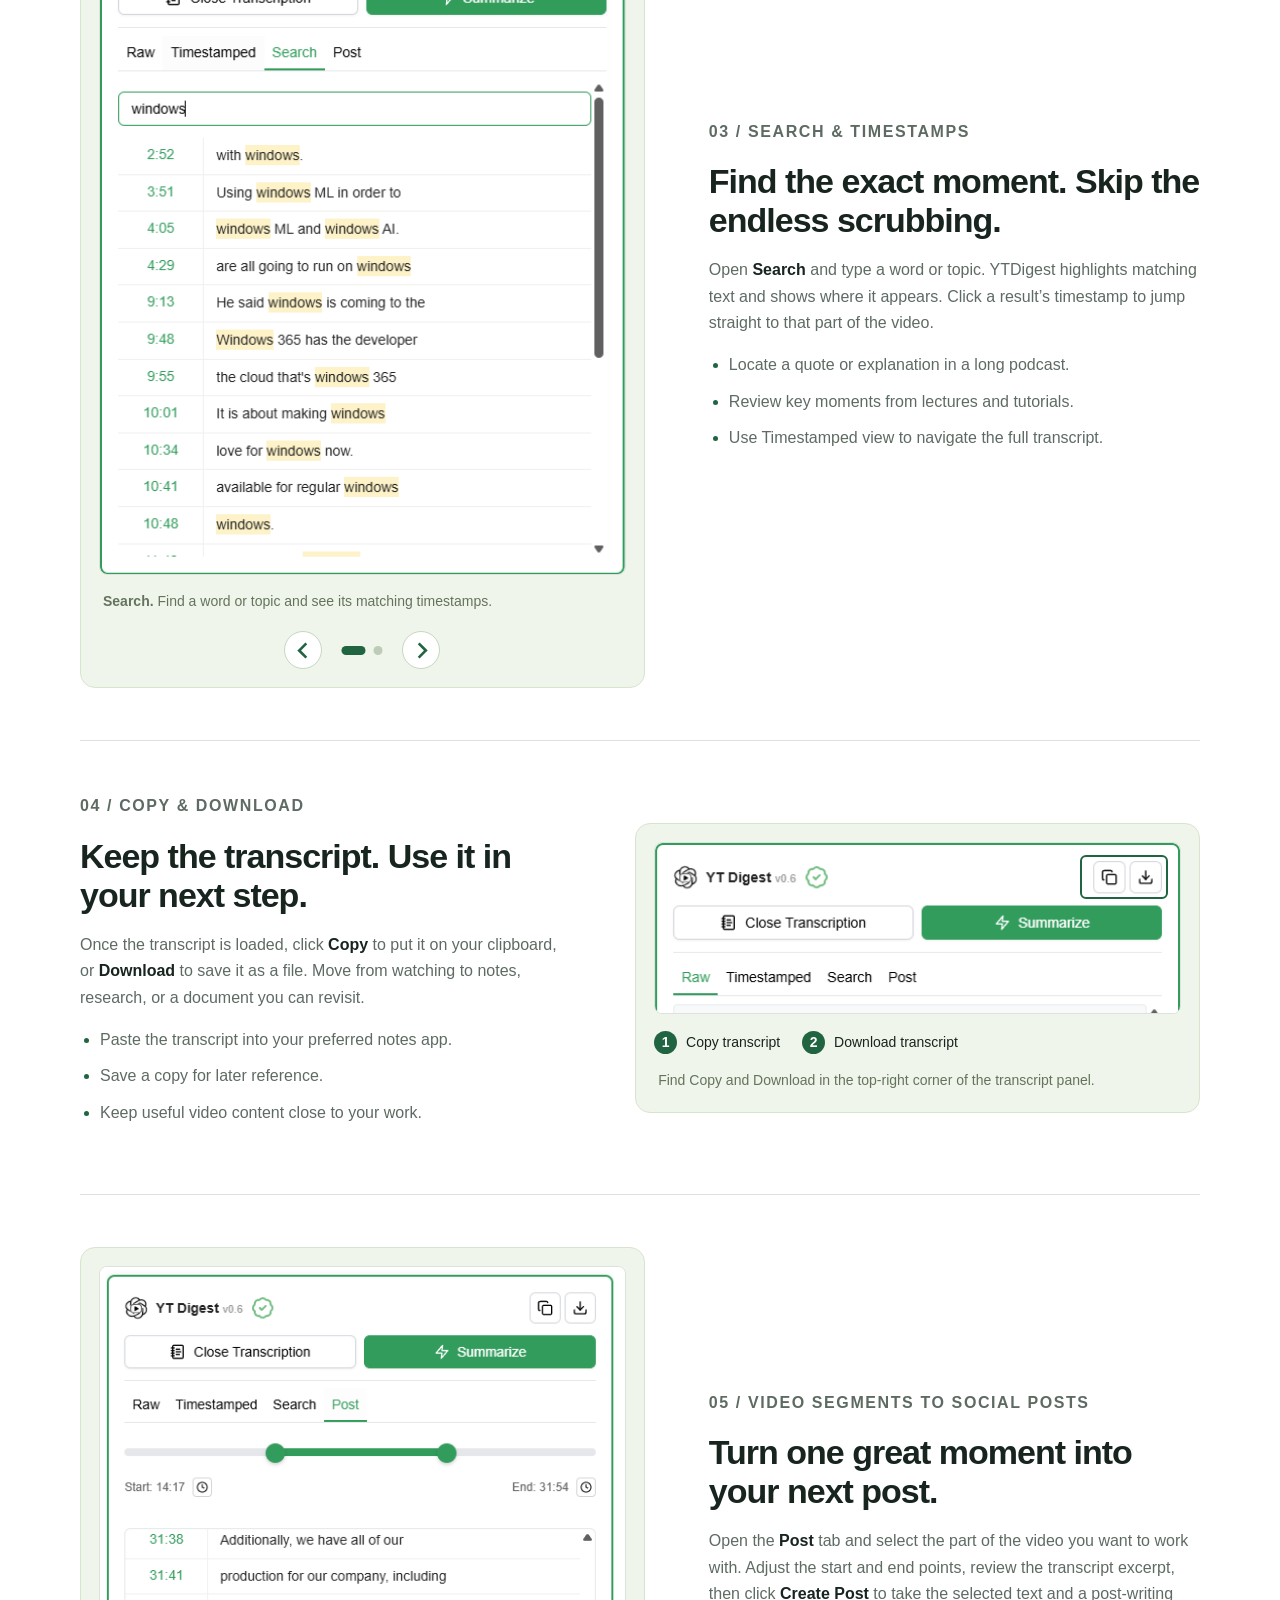
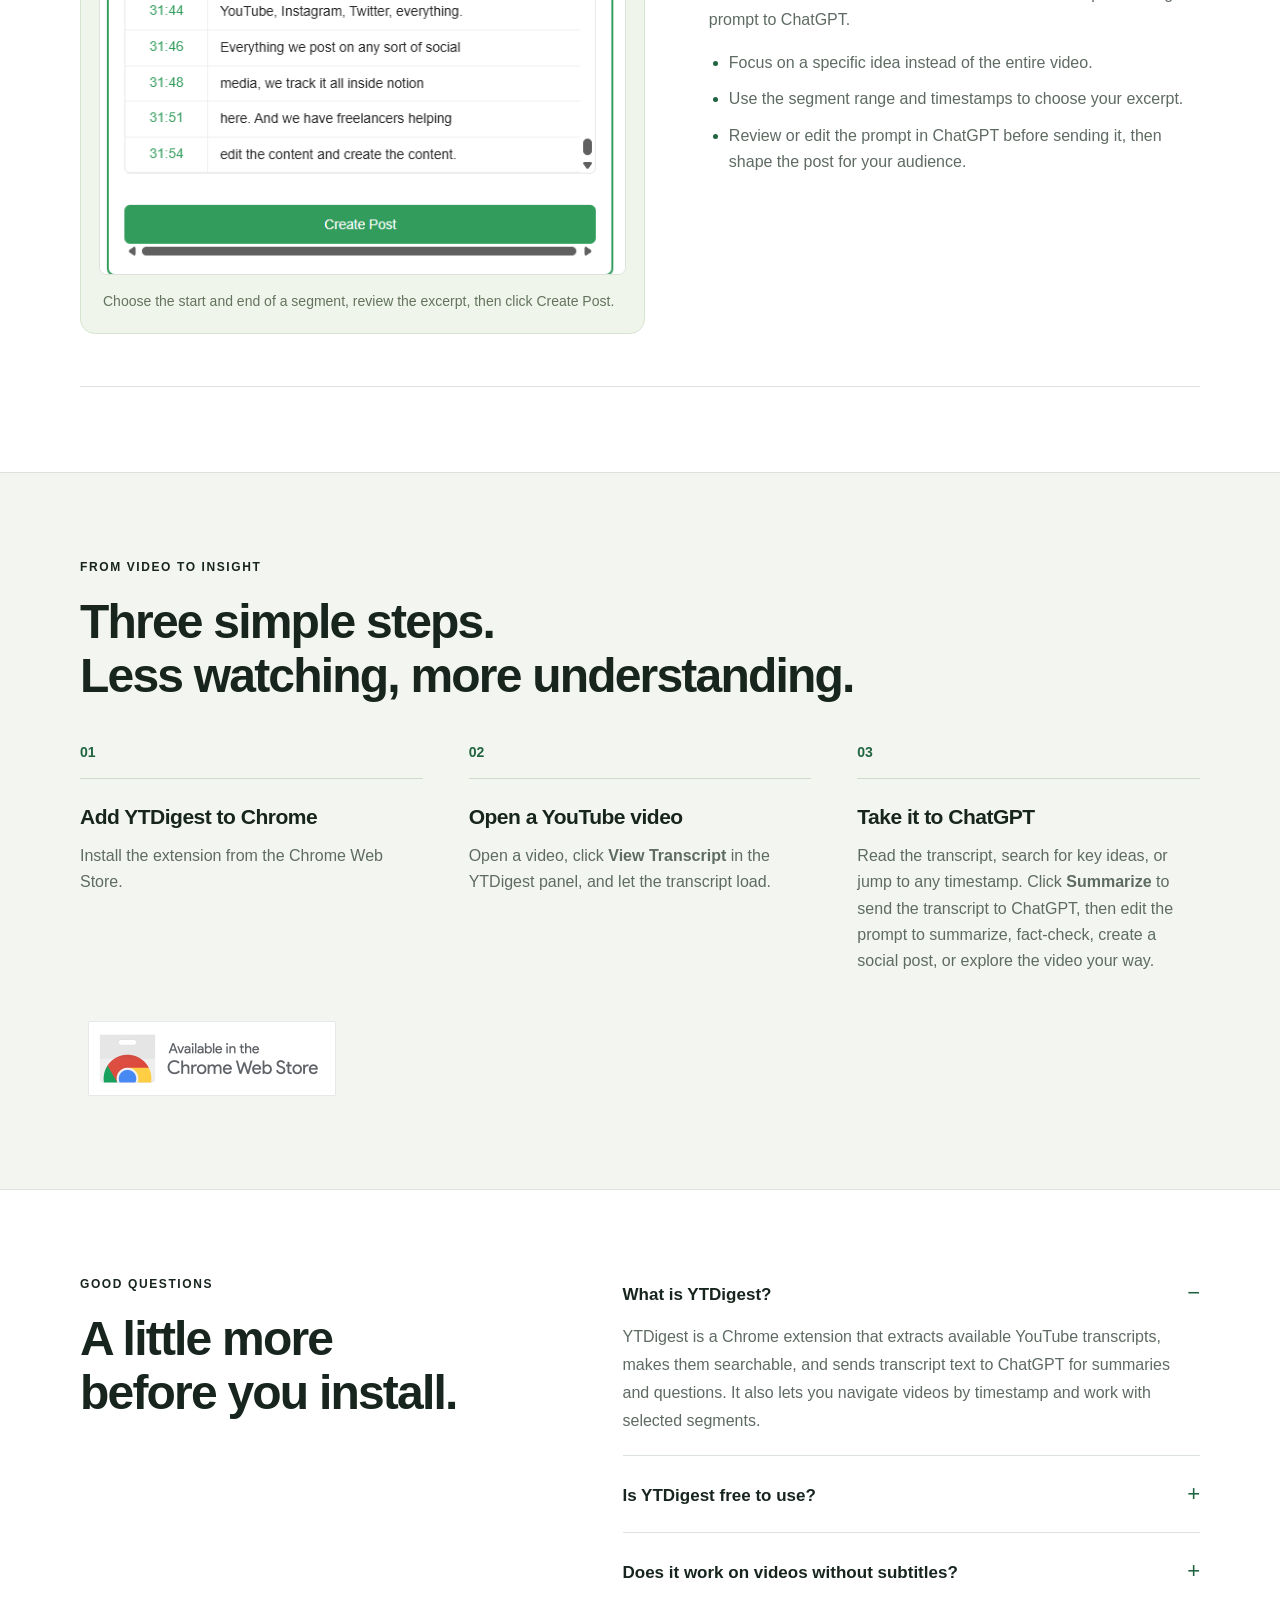
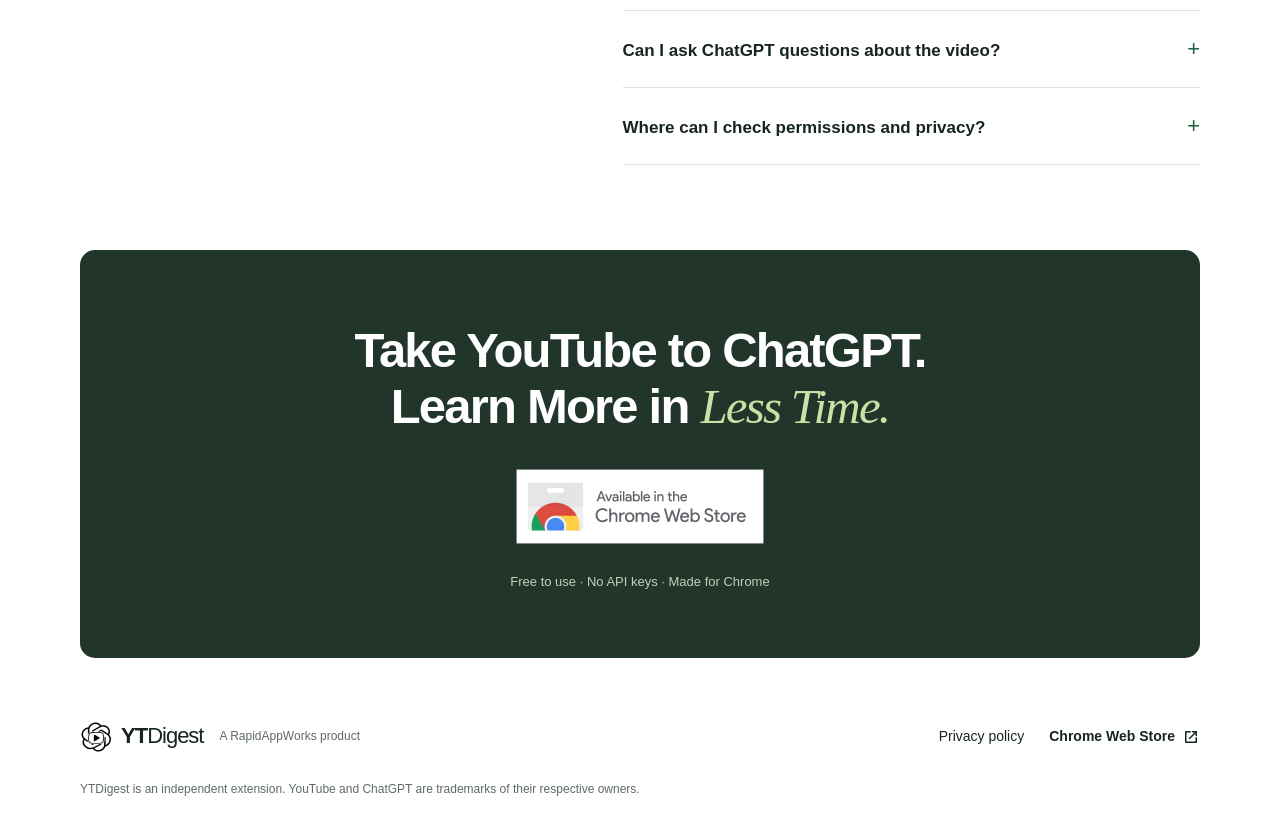
==== commit 3e8a1518: "Polish YTDigest content and carousel" ====
--- a/yt-digest/index.html
+++ b/yt-digest/index.html
@@ -10,6 +10,8 @@
     gtag('config', 'G-VMC909K813');
   </script>
   <script defer src="../analytics.js"></script>
+  <script defer src="../vendor/splide/splide.min.js"></script>
+  <script defer src="../ui.js"></script>
   <meta charset="utf-8">
   <meta name="viewport" content="width=device-width, initial-scale=1">
   <title>YTDigest — YouTube Transcript &amp; ChatGPT Summary Extension</title>
@@ -23,6 +25,7 @@
   <meta name="twitter:title" content="YTDigest — Take YouTube to ChatGPT. Learn More in Less Time.">
   <meta name="twitter:description" content="Search transcripts, jump to timestamps, and summarize YouTube videos with ChatGPT. Free Chrome extension. No API keys.">
   <link rel="icon" href="../assets/ytdigest.png" type="image/png">
+  <link rel="stylesheet" href="../vendor/splide/splide-core.min.css">
   <link rel="stylesheet" href="../styles.css">
   <link rel="canonical" href="https://rapidappworks.com/yt-digest/">
   <meta property="og:url" content="https://rapidappworks.com/yt-digest/">
@@ -48,21 +51,20 @@
 <section class="section wrap" id="features"><div class="section-heading"><div><p class="eyebrow">SMARTER YOUTUBE SUMMARIES</p><h2>Read. Search.<br><em>Understand more.</em></h2></div><p>Read, search, and summarize YouTube videos—get the key insights without watching every minute. One click.</p></div>
 <article class="feature-row"><div class="feature-media"><div class="transcript-sequence" aria-label="Transcript walkthrough"><figure><div class="capture button-capture"><img src="../assets/transcript-button.png" alt="YTDigest View Transcription button on a YouTube video" loading="lazy"></div><figcaption><b>1.</b> Click View Transcription beside the video.</figcaption></figure><figure><div class="capture raw-capture"><img src="../assets/transcript-open.png" alt="YouTube transcript displayed in YTDigest’s Raw view" loading="lazy"></div><figcaption><b>2.</b> Read the extracted subtitles in the transcript panel.</figcaption></figure></div></div><div class="feature-explanation"><p class="eyebrow">01 / YOUTUBE TRANSCRIPTS</p><h3>Get a readable YouTube transcript in one click.</h3><p>Click <strong>View Transcription</strong> to extract the video’s available subtitles into a readable transcript. Skim a lecture, revisit an explanation, or read along at your own pace.</p><ul><li>Read the text in Raw view.</li><li>Switch to Timestamped to follow the video line by line.</li><li>Works with videos that have available subtitles.</li></ul></div></article>
 <article class="feature-row reverse"><div class="feature-media"><figure><div class="capture chat-capture"><img src="../assets/chatgpt-prompt.png" alt="ChatGPT composer containing the video transcript and an editable summarization prompt" loading="lazy"></div><figcaption>The transcript and prompt are ready. You decide what to ask and when to send.</figcaption></figure></div><div class="feature-explanation"><p class="eyebrow">02 / CHATGPT SUMMARIES</p><h3>Take the transcript to ChatGPT. Make the prompt yours.</h3><p>Click <strong>Summarize</strong> to open ChatGPT with the transcript and a suggested prompt already inserted. Edit the prompt if you want, then press Enter or click Send to start.</p><ul><li>Ask for a short summary, key takeaways, or a deeper explanation.</li><li>Continue with follow-up questions in your own chat.</li><li>No API key required. The prompt is never submitted automatically.</li></ul></div></article>
-<article class="feature-row"><div class="feature-media"><div class="shot-gallery" tabindex="0" role="region" aria-label="Search and timestamp walkthrough"><figure><div class="capture search-capture"><img src="../assets/transcript-search.png" alt="Search for windows in YTDigest with matching words highlighted and clickable timestamps" loading="lazy"></div><figcaption><b>Search.</b> Find a word or topic and see its matching timestamps.</figcaption></figure><figure><div class="capture timestamp-capture"><img src="../assets/transcript-timestamps.png" alt="Timestamped transcript with each line linked to a moment in the video" loading="lazy"></div><figcaption><b>Jump.</b> Click a timestamp to return to that moment.</figcaption></figure></div><p class="gallery-hint">Scroll sideways to see timestamp navigation →</p></div><div class="feature-explanation"><p class="eyebrow">03 / SEARCH &amp; TIMESTAMPS</p><h3>Find the exact moment. Skip the endless scrubbing.</h3><p>Open <strong>Search</strong> and type a word or topic. YTDigest highlights matching text and shows where it appears. Click a result’s timestamp to jump straight to that part of the video.</p><ul><li>Locate a quote or explanation in a long podcast.</li><li>Review key moments from lectures and tutorials.</li><li>Use Timestamped view to navigate the full transcript.</li></ul></div></article>
+<article class="feature-row"><div class="feature-media"><section class="splide shot-carousel" aria-label="Search and timestamp walkthrough"><div class="splide__track"><ul class="splide__list"><li class="splide__slide"><figure><div class="capture search-capture"><img src="../assets/transcript-search.png" alt="Search for windows in YTDigest with matching words highlighted and clickable timestamps" loading="lazy"></div><figcaption><b>Search.</b> Find a word or topic and see its matching timestamps.</figcaption></figure></li><li class="splide__slide"><figure><div class="capture timestamp-capture"><img src="../assets/transcript-timestamps.png" alt="Timestamped transcript with each line linked to a moment in the video" loading="lazy"></div><figcaption><b>Jump.</b> Click a timestamp to return to that moment.</figcaption></figure></li></ul></div></section></div><div class="feature-explanation"><p class="eyebrow">03 / SEARCH &amp; TIMESTAMPS</p><h3>Find the exact moment. Skip the endless scrubbing.</h3><p>Open <strong>Search</strong> and type a word or topic. YTDigest highlights matching text and shows where it appears. Click a result’s timestamp to jump straight to that part of the video.</p><ul><li>Locate a quote or explanation in a long podcast.</li><li>Review key moments from lectures and tutorials.</li><li>Use Timestamped view to navigate the full transcript.</li></ul></div></article>
 <article class="feature-row reverse"><div class="feature-media"><figure><div class="capture export-capture"><img src="../assets/transcript-open.png" alt="Close-up of YTDigest’s Copy and Download controls in the upper-right corner" loading="lazy"></div><div class="control-key"><span><b>1</b> Copy transcript</span><span><b>2</b> Download transcript</span></div><figcaption>Find Copy and Download in the top-right corner of the transcript panel.</figcaption></figure></div><div class="feature-explanation"><p class="eyebrow">04 / COPY &amp; DOWNLOAD</p><h3>Keep the transcript. Use it in your next step.</h3><p>Once the transcript is loaded, click <strong>Copy</strong> to put it on your clipboard, or <strong>Download</strong> to save it as a file. Move from watching to notes, research, or a document you can revisit.</p><ul><li>Paste the transcript into your preferred notes app.</li><li>Save a copy for later reference.</li><li>Keep useful video content close to your work.</li></ul></div></article>
 <article class="feature-row"><div class="feature-media"><figure><div class="capture"><img src="../assets/segment-post.png" alt="YTDigest Post tab showing a selected video segment from 14:17 to 31:54, transcript preview, and Create Post button" width="539" height="623" loading="lazy"></div><figcaption>Choose the start and end of a segment, review the excerpt, then click Create Post.</figcaption></figure></div><div class="feature-explanation"><p class="eyebrow">05 / VIDEO SEGMENTS TO SOCIAL POSTS</p><h3>Turn one great moment into your next post.</h3><p>Open the <strong>Post</strong> tab and select the part of the video you want to work with. Adjust the start and end points, review the transcript excerpt, then click <strong>Create Post</strong> to take the selected text and a post-writing prompt to ChatGPT.</p><ul><li>Focus on a specific idea instead of the entire video.</li><li>Use the segment range and timestamps to choose your excerpt.</li><li>Review or edit the prompt in ChatGPT before sending it, then shape the post for your audience.</li></ul></div></article></section>
-<section class="how section" id="how-it-works"><div class="wrap"><p class="eyebrow">FROM VIDEO TO UNDERSTANDING</p><h2>Three steps.<br>A lot less rewinding.</h2><div class="steps"><article><span class="step-number">01</span><h3>Add YTDigest to Chrome</h3><p>Install the extension from the Chrome Web Store.</p></article><article><span class="step-number">02</span><h3>Open a YouTube video</h3><p>Play a video with captions available, then load its transcript with YTDigest.</p></article><article><span class="step-number">03</span><h3>Make the ideas yours</h3><p>Read, search, or jump to a timestamp. Choose Summarize, review or edit the prompt in ChatGPT, then send it.</p></article></div><a class="store-badge" href="https://chromewebstore.google.com/detail/yt-digest/bpmbdaijbeeekhkoenondkcgonoipckm" target="_blank" rel="noopener noreferrer"><img src="../assets/chrome-web-store-badge.png" alt="Available in the Chrome Web Store" width="248" height="75"></a></div></section>
+<section class="how section" id="how-it-works"><div class="wrap"><p class="eyebrow">FROM VIDEO TO INSIGHT</p><h2>Three simple steps.<br>Less watching, more understanding.</h2><div class="steps"><article><span class="step-number">01</span><h3>Add YTDigest to Chrome</h3><p>Install the extension from the Chrome Web Store.</p></article><article><span class="step-number">02</span><h3>Open a YouTube video</h3><p>Open a video, click <strong>View Transcript</strong> in the YTDigest panel, and let the transcript load.</p></article><article><span class="step-number">03</span><h3>Take it to ChatGPT</h3><p>Read the transcript, search for key ideas, or jump to any timestamp. Click <strong>Summarize</strong> to send the transcript to ChatGPT, then edit the prompt to summarize, fact-check, create a social post, or explore the video your way.</p></article></div><a class="store-badge" href="https://chromewebstore.google.com/detail/yt-digest/bpmbdaijbeeekhkoenondkcgonoipckm" target="_blank" rel="noopener noreferrer"><img src="../assets/chrome-web-store-badge.png" alt="Available in the Chrome Web Store" width="248" height="75"></a></div></section>
     <section class="section wrap faq" id="faq"><div><p class="eyebrow">GOOD QUESTIONS</p><h2>A little more<br>before you install.</h2></div><div class="answers">
       <details open><summary>What is YTDigest?</summary><p>YTDigest is a Chrome extension that extracts available YouTube transcripts, makes them searchable, and sends transcript text to ChatGPT for summaries and questions. It also lets you navigate videos by timestamp and work with selected segments.</p></details>
-      <details><summary>Is YTDigest free to use?</summary><p>Yes. YTDigest is free to use and does not require an API key. ChatGPT is a separate service with its own account requirements and usage limits.</p></details>
-      <details><summary>Does it work on videos without subtitles?</summary><p>YTDigest currently works with videos that have available subtitles. Transcription for videos without subtitles is not currently supported.</p></details>
-      <details><summary>Can I summarize only part of a video?</summary><p>Yes. Select a segment to focus on one discussion, explanation, or idea instead of summarizing the entire video.</p></details>
+      <details><summary>Is YTDigest free to use?</summary><p>Yes. YTDigest is free to use and does not require an API key.</p></details>
+      <details><summary>Does it work on videos without subtitles?</summary><p>YTDigest currently works with videos that have available subtitles.</p></details>
       <details><summary>Can I ask ChatGPT questions about the video?</summary><p>Yes. Once the transcript is in ChatGPT, you can ask follow-up questions, request an explanation, or explore a topic in more detail. Check important answers against the original video.</p></details>
-      <details><summary>Where can I check permissions and privacy?</summary><p>Review the permissions when installing and read the disclosures on the <a href="https://chromewebstore.google.com/detail/yt-digest/bpmbdaijbeeekhkoenondkcgonoipckm" target="_blank" rel="noopener noreferrer">Chrome Web Store listing</a> and the <a href="privacy-policy/" target="_blank" rel="noopener noreferrer">privacy policy</a>.</p></details>
+      <details><summary>Where can I check permissions and privacy?</summary><p>Read our <a href="privacy-policy/" target="_blank" rel="noopener noreferrer">privacy policy</a> for details about permissions and how YTDigest handles your data.</p></details>
     </div></section>
-    <section class="final-cta wrap"><p class="eyebrow">MAKE YOUR NEXT VIDEO TIME WELL SPENT</p><h2>Watch with purpose.<br><em>Leave with the point.</em></h2><a class="store-badge" href="https://chromewebstore.google.com/detail/yt-digest/bpmbdaijbeeekhkoenondkcgonoipckm" target="_blank" rel="noopener noreferrer"><img src="../assets/chrome-web-store-badge.png" alt="Available in the Chrome Web Store" width="248" height="75"></a><p class="cta-note">Free to use · No API keys · Made for Chrome</p></section>
+    <section class="final-cta wrap"><h2>Take YouTube to ChatGPT.<br>Learn More in <em>Less Time.</em></h2><a class="store-badge" href="https://chromewebstore.google.com/detail/yt-digest/bpmbdaijbeeekhkoenondkcgonoipckm" target="_blank" rel="noopener noreferrer"><img src="../assets/chrome-web-store-badge.png" alt="Available in the Chrome Web Store" width="248" height="75"></a><p class="cta-note">Free to use · No API keys · Made for Chrome</p></section>
   </main>
-  <footer class="wrap"><div class="footer-brand"><a class="brand" href="#"><img src="../assets/ytdigest.png" alt="" width="32" height="32"><span>YT<b>Digest</b></span></a><span>A RapidAppWorks product</span></div><div class="footer-links"><a href="privacy-policy/" target="_blank" rel="noopener noreferrer">Privacy policy</a><a href="https://chromewebstore.google.com/detail/yt-digest/bpmbdaijbeeekhkoenondkcgonoipckm" target="_blank" rel="noopener noreferrer">Chrome Web Store ↗</a></div><p>YTDigest is an independent extension. YouTube and ChatGPT are trademarks of their respective owners.</p></footer>
+  <footer class="wrap"><div class="footer-brand"><a class="brand" href="#"><img src="../assets/ytdigest.png" alt="" width="32" height="32"><span>YT<b>Digest</b></span></a><span>A RapidAppWorks product</span></div><div class="footer-links"><a href="privacy-policy/" target="_blank" rel="noopener noreferrer">Privacy policy</a><a class="external-link" href="https://chromewebstore.google.com/detail/yt-digest/bpmbdaijbeeekhkoenondkcgonoipckm" target="_blank" rel="noopener noreferrer"><span>Chrome Web Store</span><svg viewBox="0 0 24 24" aria-hidden="true"><path d="M14 5h5v5"></path><path d="M10 14 19 5"></path><path d="M19 13v6H5V5h6"></path></svg></a></div><p>YTDigest is an independent extension. YouTube and ChatGPT are trademarks of their respective owners.</p></footer>
 </body>
 </html>
 
--- a/styles.css
+++ b/styles.css
@@ -1,7 +1,10 @@
 :root{color-scheme:light;--ink:#17251e;--muted:#5e6b62;--accent:#206441;--line:#dce3dc;--soft:#f3f6f0}*{box-sizing:border-box}html{scroll-behavior:smooth;scroll-padding-top:30px}body{margin:0;color:var(--ink);background:#fff;font-family:Arial,Helvetica,sans-serif;font-size:16px;line-height:1.65}a{color:inherit;text-decoration:none}a:focus-visible,summary:focus-visible{outline:3px solid #276ada;outline-offset:5px}svg{width:24px;height:24px;fill:none;stroke:currentColor;stroke-width:1.7;stroke-linecap:round;stroke-linejoin:round;flex-shrink:0}img{object-fit:contain}.wrap{width:min(1120px,calc(100% - 64px));margin-inline:auto}.header{height:92px;display:flex;align-items:center;justify-content:space-between;gap:24px;border-bottom:1px solid var(--line)}.brand{display:flex;align-items:center;gap:9px;font-size:25px;font-weight:800;letter-spacing:-1px}.brand b{font-weight:400}nav{display:flex;gap:30px;font-size:14px;font-weight:600}nav a:hover,.text-link:hover{color:var(--accent)}.install{display:inline-flex;align-items:center;justify-content:center;gap:12px;min-height:56px;padding:14px 22px;background:var(--accent);color:white;border-radius:8px;font-size:15px;font-weight:700;box-shadow:0 3px 0 #123d28;transition:background .2s,transform .2s}.install:hover{background:#174d32;transform:translateY(-2px)}.install>span{font-size:22px;line-height:1}.install.small{min-height:42px;font-size:14px;padding:9px 16px;box-shadow:none}.chrome{width:22px;height:22px}.hero{padding-top:57px;text-align:center}.eyebrow{font-size:12px;font-weight:700;letter-spacing:1.6px;margin:0;display:flex;align-items:center;gap:8px}.hero>.eyebrow{justify-content:center}.status-dot{width:7px;height:7px;border-radius:50%;background:#519969}h1{font-size:clamp(44px,5.6vw,72px);line-height:1.08;letter-spacing:-3.6px;margin:22px 0}h1>span{font-weight:500}em{font-family:Georgia,'Times New Roman',serif;font-weight:400;color:var(--accent)}.hero-copy{font-size:18px;color:var(--muted);max-width:640px;margin:0 auto;line-height:1.75}.hero-actions{display:flex;justify-content:center;align-items:center;gap:28px;margin-top:27px}.text-link{display:flex;gap:12px;align-items:center;font-size:14px;font-weight:600}.text-link span{font-size:22px}.assurances{display:flex;gap:23px;justify-content:center;color:#566d5b;font-size:13px;margin:23px 0 42px}.product-preview{max-width:980px;margin:0 auto;text-align:left;border:1px solid #d4ddd4;border-radius:13px;overflow:hidden;box-shadow:0 23px 65px #1b302410;background:#fff}.browser-bar{display:flex;align-items:center;justify-content:space-between;gap:12px;background:#f3f5f1;border-bottom:1px solid var(--line);padding:11px 19px;font-size:12px;color:#5d6b5e}.dots{letter-spacing:3px;color:#aeb9aa}.preview-label{font-size:12px;letter-spacing:1px}.preview-content{display:grid;grid-template-columns:1.05fr 1fr;gap:24px;padding:23px}.video-stage{background:#e0e9d2;padding:23px 25px 16px;border-radius:5px;color:#28412b}.video-tag{font-size:12px;font-weight:700;letter-spacing:1.8px}.video-stage>p{font-size:37px;letter-spacing:-1px;line-height:1.08;font-weight:800;margin:17px 0 25px}.video-stage i{font-family:Georgia,serif;font-weight:400}.video-bottom{display:flex;align-items:center;gap:11px;font-size:12px}.timeline{height:3px;flex:1;background:#839878}.video-side h3{font-size:15px;line-height:1.4;margin:13px 0 4px}.video-meta{font-size:12px;color:var(--muted);margin:0}.panel-heading{display:flex;justify-content:space-between;align-items:center;font-size:16px;font-weight:700}.panel-heading>span:first-child{display:flex;align-items:center;gap:5px}.pill{font-size:12px;font-weight:400;padding:3px 8px;border:1px solid var(--line);border-radius:4px}.search-preview{display:flex;align-items:center;gap:8px;padding:8px 10px;border:1px solid var(--line);border-radius:5px;font-size:12px;color:var(--muted);margin-top:14px}.search-preview svg{width:16px;height:16px}.transcript-lines p{display:flex;gap:12px;font-size:13px;line-height:1.6;padding:9px 8px;margin:3px 0}.time{color:var(--accent);font-variant-numeric:tabular-nums}.selected{background:#eff5e8;border-radius:5px}mark{background:#d5e7b8;color:inherit}.summary-preview{display:flex;justify-content:center;align-items:center;gap:8px;color:white;background:#263c2d;border-radius:5px;padding:9px;font-size:13px;font-weight:600;margin-top:12px}.summary-preview>span:first-child{font-size:20px}.insight-strip{display:flex;align-items:center;gap:13px;background:#f3f6ee;padding:17px 25px;border-top:1px solid var(--line)}.insight-icon{display:grid;place-items:center;background:#e2ead8;color:#476d38;width:39px;height:39px;border-radius:50%;font-size:27px}.insight-strip strong{font-size:14px}.insight-strip p{margin:0;color:var(--muted);font-size:12px}.strip-arrow{margin-left:auto;font-size:25px;color:#617453}figcaption{font-size:12px;color:#64735e;padding:7px 15px;text-align:center}.use-cases{display:flex;align-items:center;justify-content:space-between;gap:25px;padding:31px 0;border-bottom:1px solid var(--line);margin-top:29px}.use-cases>span{font-size:12px;font-weight:700;letter-spacing:1.2px}.use-cases p{font-size:18px;margin:0;color:#5e6d59}.use-cases p span{padding:0 9px;color:#a2af9a}.section{padding-top:85px;padding-bottom:85px}h2{font-size:clamp(34px,4vw,48px);line-height:1.13;letter-spacing:-1.8px;margin:17px 0 24px}.section-heading{display:flex;align-items:flex-end;justify-content:space-between;gap:50px;margin-bottom:28px}.section-heading>p{max-width:350px;color:var(--muted);margin-bottom:27px}.feature-grid{display:grid;grid-template-columns:repeat(4,1fr);gap:16px}.feature{padding:24px 21px;background:#f8faf5;border:1px solid var(--line);border-radius:10px}.feature.highlight{background:#eaf2e2;border-color:#ccddbe}.feature-top{display:flex;align-items:center;justify-content:space-between;margin-bottom:37px;color:var(--accent)}.feature-top>span{font-size:12px;color:#718069}.feature-label{font-size:12px!important;letter-spacing:.7px;font-weight:700;color:#58734b!important}.feature h3{font-size:21px;line-height:1.25;letter-spacing:-.6px;margin:10px 0 12px}.feature p{font-size:16px;color:var(--muted);line-height:1.75}.how{background:var(--soft);border-block:1px solid var(--line)}.steps{display:grid;grid-template-columns:repeat(3,1fr);gap:46px;margin:38px 0}.step-number{display:block;font-size:14px;font-weight:700;color:var(--accent);border-bottom:1px solid #cfdac8;padding-bottom:14px}.steps h3{font-size:21px;letter-spacing:-.5px;margin:21px 0 8px}.steps p{font-size:16px;color:var(--muted);margin:0}.faq{display:grid;grid-template-columns:.9fr 1.1fr;gap:70px}.answers details{border-bottom:1px solid var(--line);padding:20px 0}.answers details:first-child{padding-top:0}summary{cursor:pointer;list-style:none;font-size:17px;font-weight:600;display:flex;justify-content:space-between;gap:20px;align-items:baseline}summary::-webkit-details-marker{display:none}summary::after{content:'+';font-size:22px;font-weight:400;color:var(--accent)}details[open] summary::after{content:'−'}.answers p{font-size:16px;color:var(--muted);line-height:1.75;margin:12px 0 0}.answers a{text-decoration:underline;text-underline-offset:3px}.final-cta{background:#21352a;border-radius:15px;color:#fff;text-align:center;padding:53px 24px;margin-bottom:60px}.final-cta .eyebrow{justify-content:center;color:#c2d0b7}.final-cta h2{font-size:49px;margin:20px 0 27px}.final-cta em{color:#c8e2a5}.final-cta .install{background:#d5e9bd;color:#243e2d;box-shadow:0 3px 0 #94ae7b}.final-cta .install:hover{background:#e3f2d1}.cta-note{font-size:13px;color:#c2d0b7;margin-top:19px}footer{display:flex;flex-wrap:wrap;justify-content:space-between;gap:25px;padding-bottom:28px}.footer-brand{display:flex;align-items:center;gap:16px}.footer-brand .brand{font-size:22px}.footer-brand>span{font-size:12px;color:var(--muted)}.footer-links{display:flex;gap:25px;align-items:center;font-size:14px}footer>p{width:100%;font-size:12px;color:var(--muted);margin:0}.skip{position:absolute;top:-100px;left:20px;z-index:5;background:white;padding:10px}.skip:focus{top:10px}@media(min-width:1400px){.hero{padding-top:72px}}@media(max-width:900px){.feature-grid{grid-template-columns:1fr 1fr}.use-cases{flex-direction:column;gap:12px}.faq{gap:35px}.steps{gap:25px}nav{gap:18px}.video-stage>p{font-size:30px}}@media(max-width:650px){.wrap{width:calc(100% - 36px)}.header{height:76px;gap:12px}.header nav{display:none}.brand{font-size:23px}.header .install{font-size:13px;padding:9px 12px;gap:7px}.hero{padding-top:40px}h1{font-size:44px;letter-spacing:-2px}.hero>.eyebrow{font-size:10px;letter-spacing:1px}.hero-copy{font-size:16px}.desktop-break{display:none}.hero-actions{flex-direction:column;gap:20px}.assurances{gap:12px;font-size:12px;margin-bottom:30px}.preview-content{grid-template-columns:1fr;padding:16px;gap:21px}.video-stage>p{font-size:35px}.preview-label{display:none}.transcript-lines p{font-size:14px}.use-cases{margin-top:18px;padding:25px 0;gap:10px;text-align:center}.use-cases>span{font-size:11px}.use-cases p{font-size:15px}.use-cases p span{padding:0 4px}.section{padding-block:55px}.section-heading{display:block;margin-bottom:23px}.section-heading>p{max-width:none}.feature-grid{gap:12px}.feature{padding:19px 16px}.feature-top{margin-bottom:27px}.feature h3{font-size:21px}.feature-label{font-size:10px!important}.feature p{font-size:15px}.steps{grid-template-columns:1fr;gap:25px}.step-number{padding-bottom:8px}.steps h3{margin-top:13px}.faq{grid-template-columns:1fr;gap:18px}.final-cta{padding:40px 17px;margin-bottom:38px}.final-cta h2{font-size:36px}.final-cta .eyebrow{font-size:10px;letter-spacing:1px}.install{padding:14px 16px;font-size:14px;gap:9px}.footer-brand{flex-wrap:wrap;gap:12px}footer{gap:20px}.eyebrow{font-size:11px}.insight-strip{padding:14px 16px}.strip-arrow{display:none}}@media(max-width:380px){.feature-grid{grid-template-columns:1fr}.assurances{flex-wrap:wrap}.install{font-size:12px}h1{font-size:39px}}@media(prefers-reduced-motion:reduce){html{scroll-behavior:auto}.install{transition:none}}
 /* Product screenshots and feature walkthroughs */
 .real-hero{max-width:940px;margin:0 auto;border:1px solid var(--line);border-radius:14px;overflow:hidden;background:#fff;box-shadow:0 20px 65px #17332310}.real-hero>img{display:block;width:100%;height:auto}.feature-row{display:grid;grid-template-columns:1.15fr 1fr;gap:64px;align-items:center;padding:52px 0;border-bottom:1px solid var(--line)}.feature-row.reverse .feature-media{order:2}.feature-row.reverse .feature-explanation{order:1}.feature-row.reverse{grid-template-columns:1fr 1.15fr}.feature-explanation h3{font-size:34px;line-height:1.15;letter-spacing:-1px;margin:17px 0}.feature-explanation p,.feature-explanation li{font-size:16px;color:var(--muted)}.feature-explanation strong{color:var(--ink)}.feature-explanation ul{padding-left:20px}.feature-explanation li{margin:10px 0}.feature-explanation li::marker{color:var(--accent)}.feature-media{min-width:0;background:#f0f5eb;border:1px solid #d7e4cf;border-radius:15px;padding:18px}.feature-media figure{margin:0;min-width:0}.feature-media figcaption{font-size:14px;line-height:1.5;padding:16px 4px 3px;text-align:left}.shot-gallery{display:flex;overflow-x:auto;scroll-snap-type:x mandatory;gap:20px;scrollbar-color:#74936b #e0e9da;scrollbar-width:thin;padding-bottom:12px}.shot-gallery>figure{flex:0 0 100%;scroll-snap-align:start}.gallery-hint{font-size:13px;color:#557447;margin:8px 0 0}.capture{position:relative;overflow:hidden;border-radius:8px;background:white;border:1px solid #dce3dc}.capture img{display:block;max-width:none;width:100%;height:auto}.button-capture{aspect-ratio:520/178}.button-capture img{width:137.31%;transform:translate(-26.2%,-23.5%)}.raw-capture{aspect-ratio:520/630}.raw-capture img{width:182.3%;transform:translate(-43.78%,-5.48%)}.search-capture{aspect-ratio:520/650}.search-capture img{width:129.04%;transform:translate(-21.46%,-3.95%)}.timestamp-capture{aspect-ratio:520/650}.timestamp-capture img{width:133.46%;transform:translate(-24.49%,-10%)}.export-capture{aspect-ratio:520/170}.export-capture img{width:182.3%;transform:translate(-43.78%,-5.48%)}.export-capture::after{content:'';position:absolute;right:2.2%;top:7%;width:16%;height:24%;border:2px solid #206441;border-radius:6px;pointer-events:none}.chat-capture img{width:100%}.control-key{display:flex;gap:22px;margin-top:17px;font-size:14px}.control-key b{display:inline-grid;place-items:center;width:23px;height:23px;border-radius:50%;background:#206441;color:white;margin-right:5px}.segment-note{padding:26px 30px;border-radius:10px;background:var(--soft);margin-top:35px}.segment-note h3{font-size:22px;margin:0 0 8px}.segment-note p{margin:0;color:var(--muted)}.policy{max-width:820px;padding-block:50px 80px}.policy h1{font-size:43px;letter-spacing:-1.4px;line-height:1.15}.policy h2{font-size:27px;letter-spacing:-.6px;margin-top:36px}.policy p,.policy li{font-size:16px;color:var(--muted)}.policy li{margin-bottom:12px}.policy a{text-decoration:underline;text-underline-offset:3px}.policy .contact-email{max-width:100%;height:auto}.policy em{font-family:inherit;color:var(--muted)}@media(max-width:800px){.feature-row,.feature-row.reverse{grid-template-columns:1fr;gap:25px;padding:35px 0}.feature-row.reverse .feature-media,.feature-row.reverse .feature-explanation{order:initial}.feature-explanation h3{font-size:29px}.feature-media{max-width:570px;width:100%;margin:auto}.feature-row .feature-explanation{grid-row:1}.policy h1{font-size:35px}.real-hero{margin-top:10px}}@media(prefers-reduced-motion:no-preference){.shot-gallery{scroll-behavior:smooth}}
-.button-capture img,.raw-capture img,.search-capture img,.timestamp-capture img,.export-capture img{position:absolute;top:0;left:0}.shot-gallery:focus-visible{outline:3px solid #206441;outline-offset:4px}
-.transcript-sequence{display:grid;gap:20px}.button-capture{aspect-ratio:520/130}.raw-capture{aspect-ratio:520/460}.shot-gallery{align-items:flex-start}
+.button-capture img,.raw-capture img,.search-capture img,.timestamp-capture img,.export-capture img{position:absolute;top:0;left:0}.shot-gallery:focus-visible{outline:3px solid #206441;outline-offset:4px}
+.shot-carousel{min-width:0;padding-bottom:54px}.shot-carousel .splide__slide figure{margin:0}.shot-carousel .splide__arrow{position:absolute;bottom:0;display:grid;place-items:center;width:38px;height:38px;padding:0;border:1px solid #c8d6c2;border-radius:50%;background:#fff;color:var(--accent);cursor:pointer;transition:background .2s,color .2s,transform .2s}.shot-carousel .splide__arrow svg{width:17px;height:17px;fill:currentColor;stroke:none}.shot-carousel .splide__arrow--prev{left:calc(50% - 78px)}.shot-carousel .splide__arrow--next{right:calc(50% - 78px)}.shot-carousel .splide__arrow:hover{background:var(--accent);color:#fff;transform:translateY(-1px)}.shot-carousel .splide__arrow:focus-visible,.shot-carousel .splide__pagination__page:focus-visible{outline:3px solid #276ada;outline-offset:3px}.shot-carousel .splide__pagination{position:absolute;left:50%;bottom:14px;display:flex;gap:8px;margin:0;padding:0;transform:translateX(-50%)}.shot-carousel .splide__pagination li{display:flex}.shot-carousel .splide__pagination__page{width:9px;height:9px;padding:0;border:0;border-radius:50%;background:#bdcbb8;cursor:pointer}.shot-carousel .splide__pagination__page.is-active{width:24px;border-radius:8px;background:var(--accent)}
+.shot-carousel .splide__arrow--prev svg{transform:rotate(180deg)}
+.transcript-sequence{display:grid;gap:20px}.button-capture{aspect-ratio:520/130}.raw-capture{aspect-ratio:520/460}.shot-gallery{align-items:flex-start}
 /* Official Chrome Web Store badge: unchanged artwork and original aspect ratio. */
-.store-badge{display:inline-block;flex-shrink:0;line-height:0;margin:8px;vertical-align:middle}.store-badge img{display:block;width:248px;height:auto;max-width:100%}.header .store-badge img{width:180px}.final-cta .store-badge{margin:8px 16px}.hero-actions .store-badge{margin:8px 0}@media(max-width:650px){.header .store-badge{margin:8px 0 8px 12px}.header .store-badge img{width:155px}.header{min-height:82px;height:auto}.header .brand{font-size:21px}.header .brand img{width:32px;height:32px}}@media(max-width:360px){.header{flex-wrap:wrap;justify-content:center;padding:12px 0}.header .store-badge img{width:180px}}
+.external-link{display:inline-flex;align-items:center;gap:7px;font-weight:600}.external-link svg{width:18px;height:18px;stroke-width:2}.external-link:hover{color:var(--accent)}
+.store-badge{display:inline-block;flex-shrink:0;line-height:0;margin:8px;vertical-align:middle}.store-badge img{display:block;width:248px;height:auto;max-width:100%}.header .store-badge img{width:180px}.final-cta .store-badge{margin:8px 16px}.hero-actions .store-badge{margin:8px 0}@media(max-width:650px){.header .store-badge{margin:8px 0 8px 12px}.header .store-badge img{width:155px}.header{min-height:82px;height:auto}.header .brand{font-size:21px}.header .brand img{width:32px;height:32px}}@media(max-width:360px){.header{flex-wrap:wrap;justify-content:center;padding:12px 0}.header .store-badge img{width:180px}}
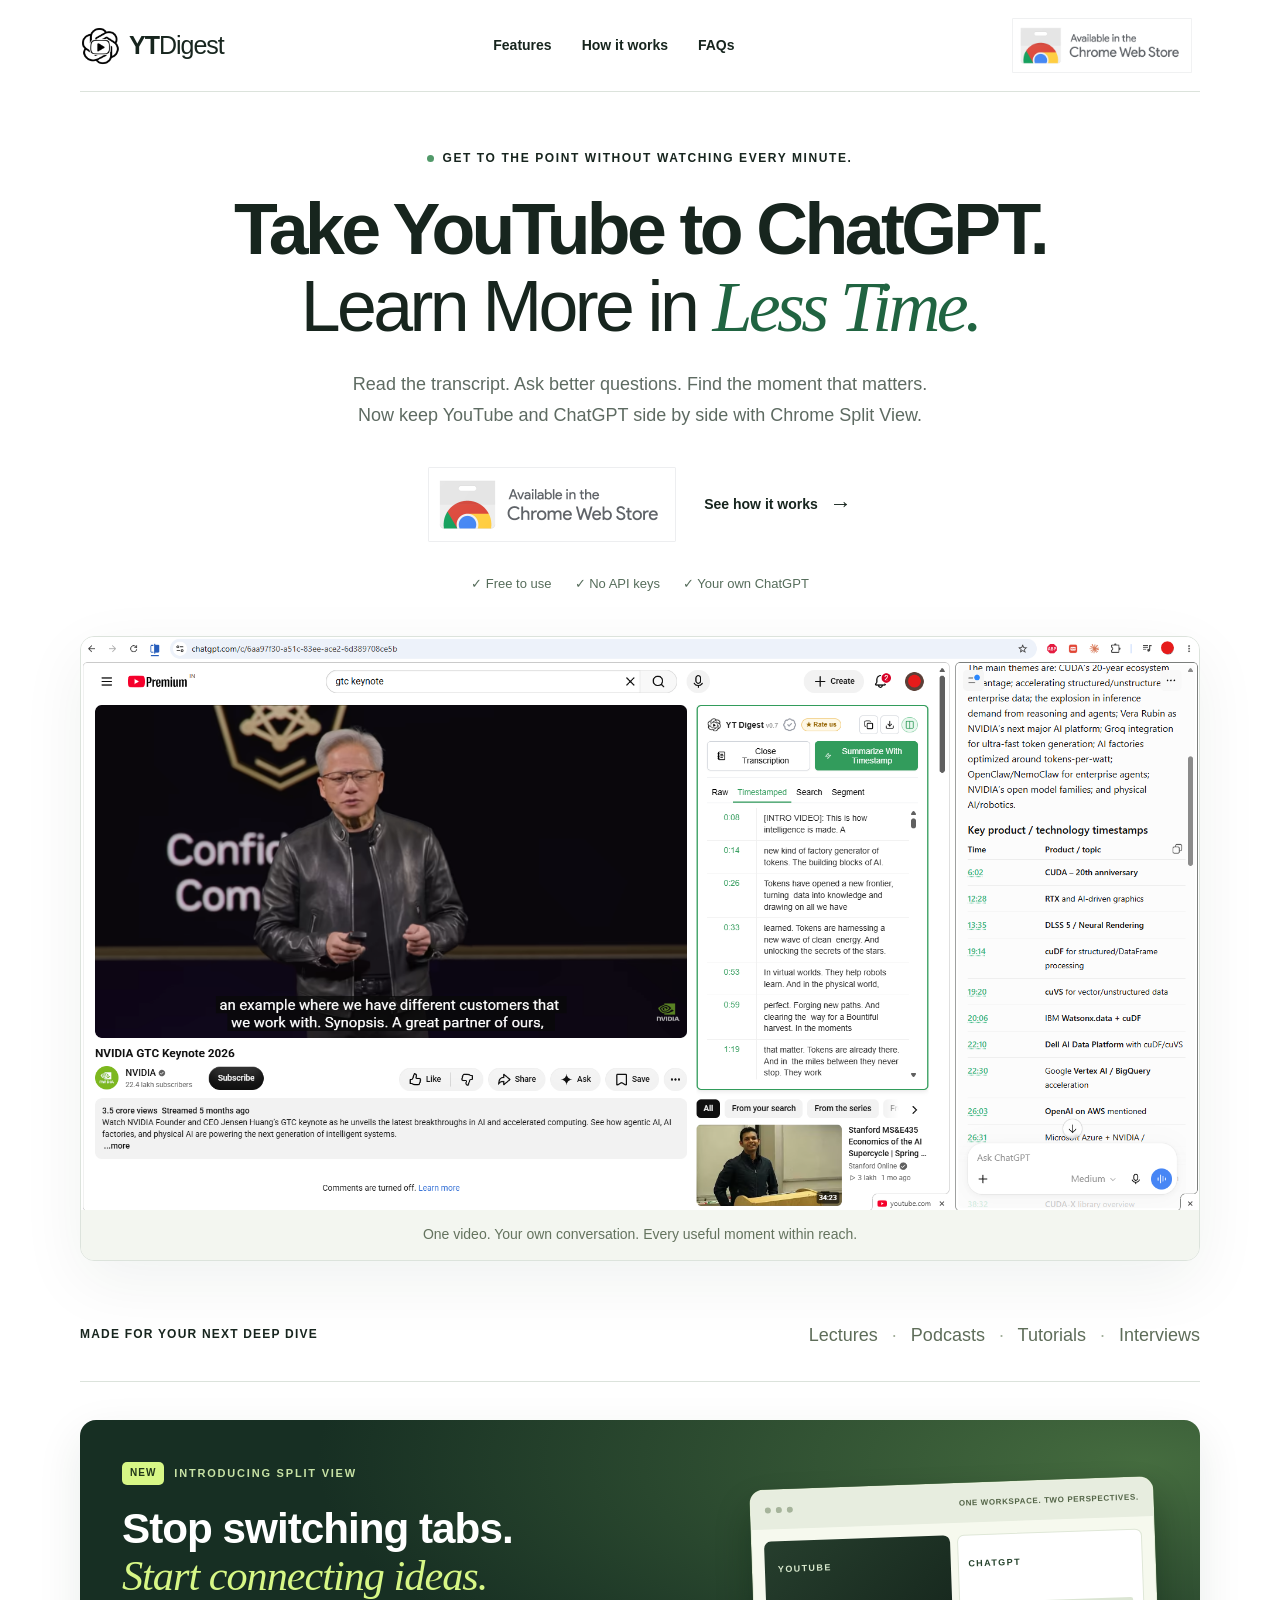
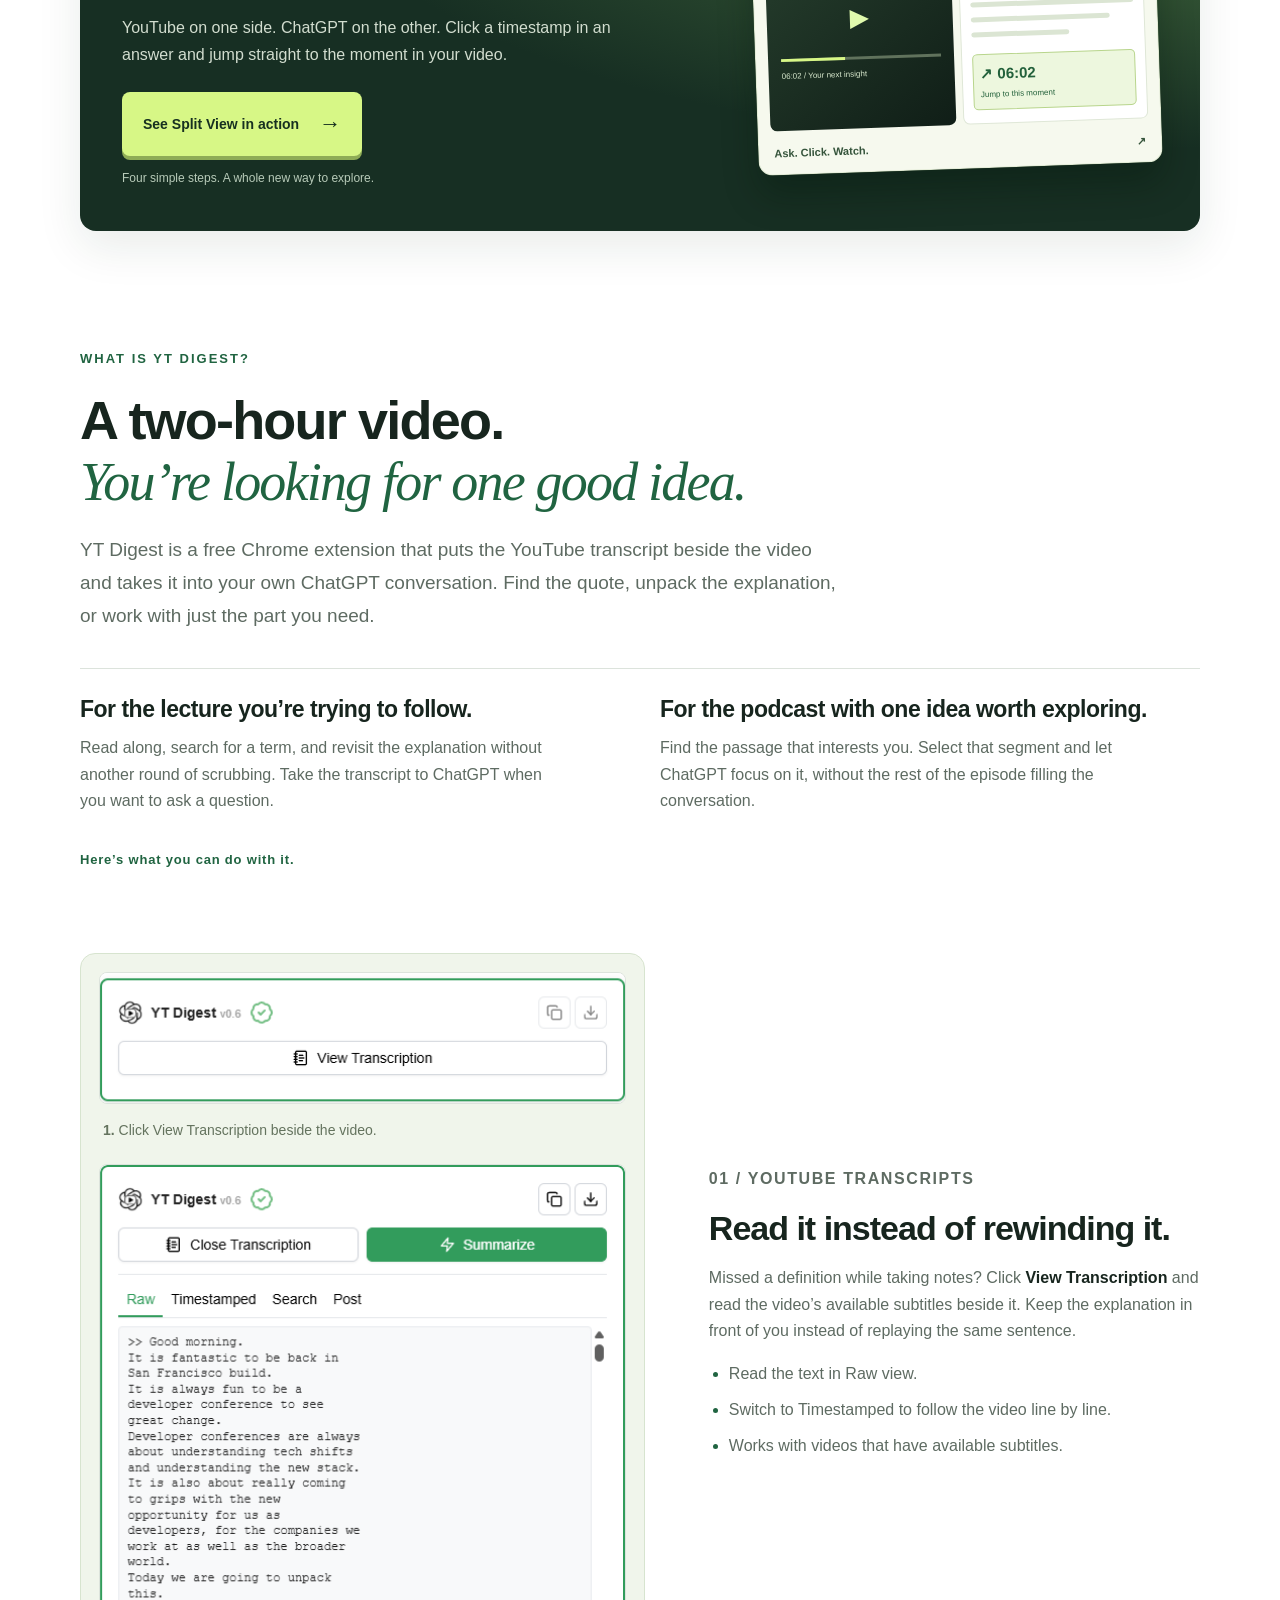
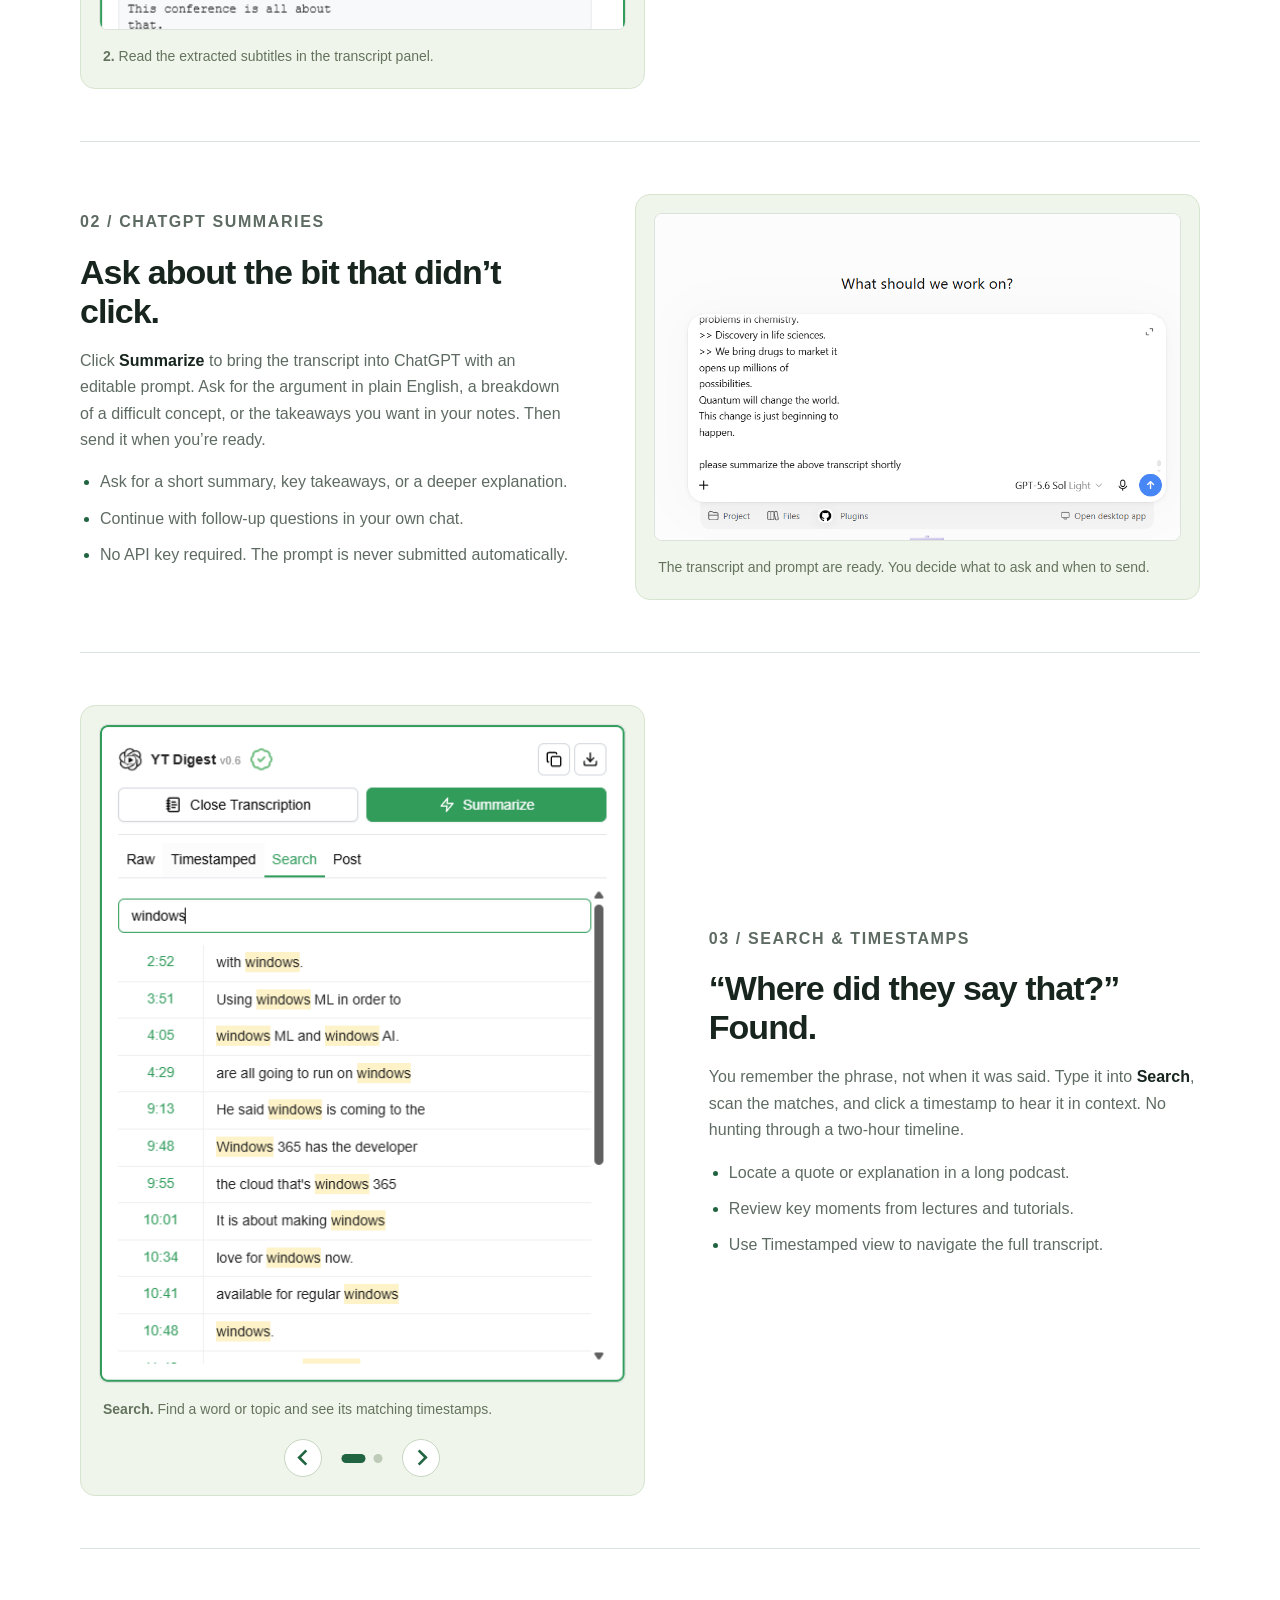
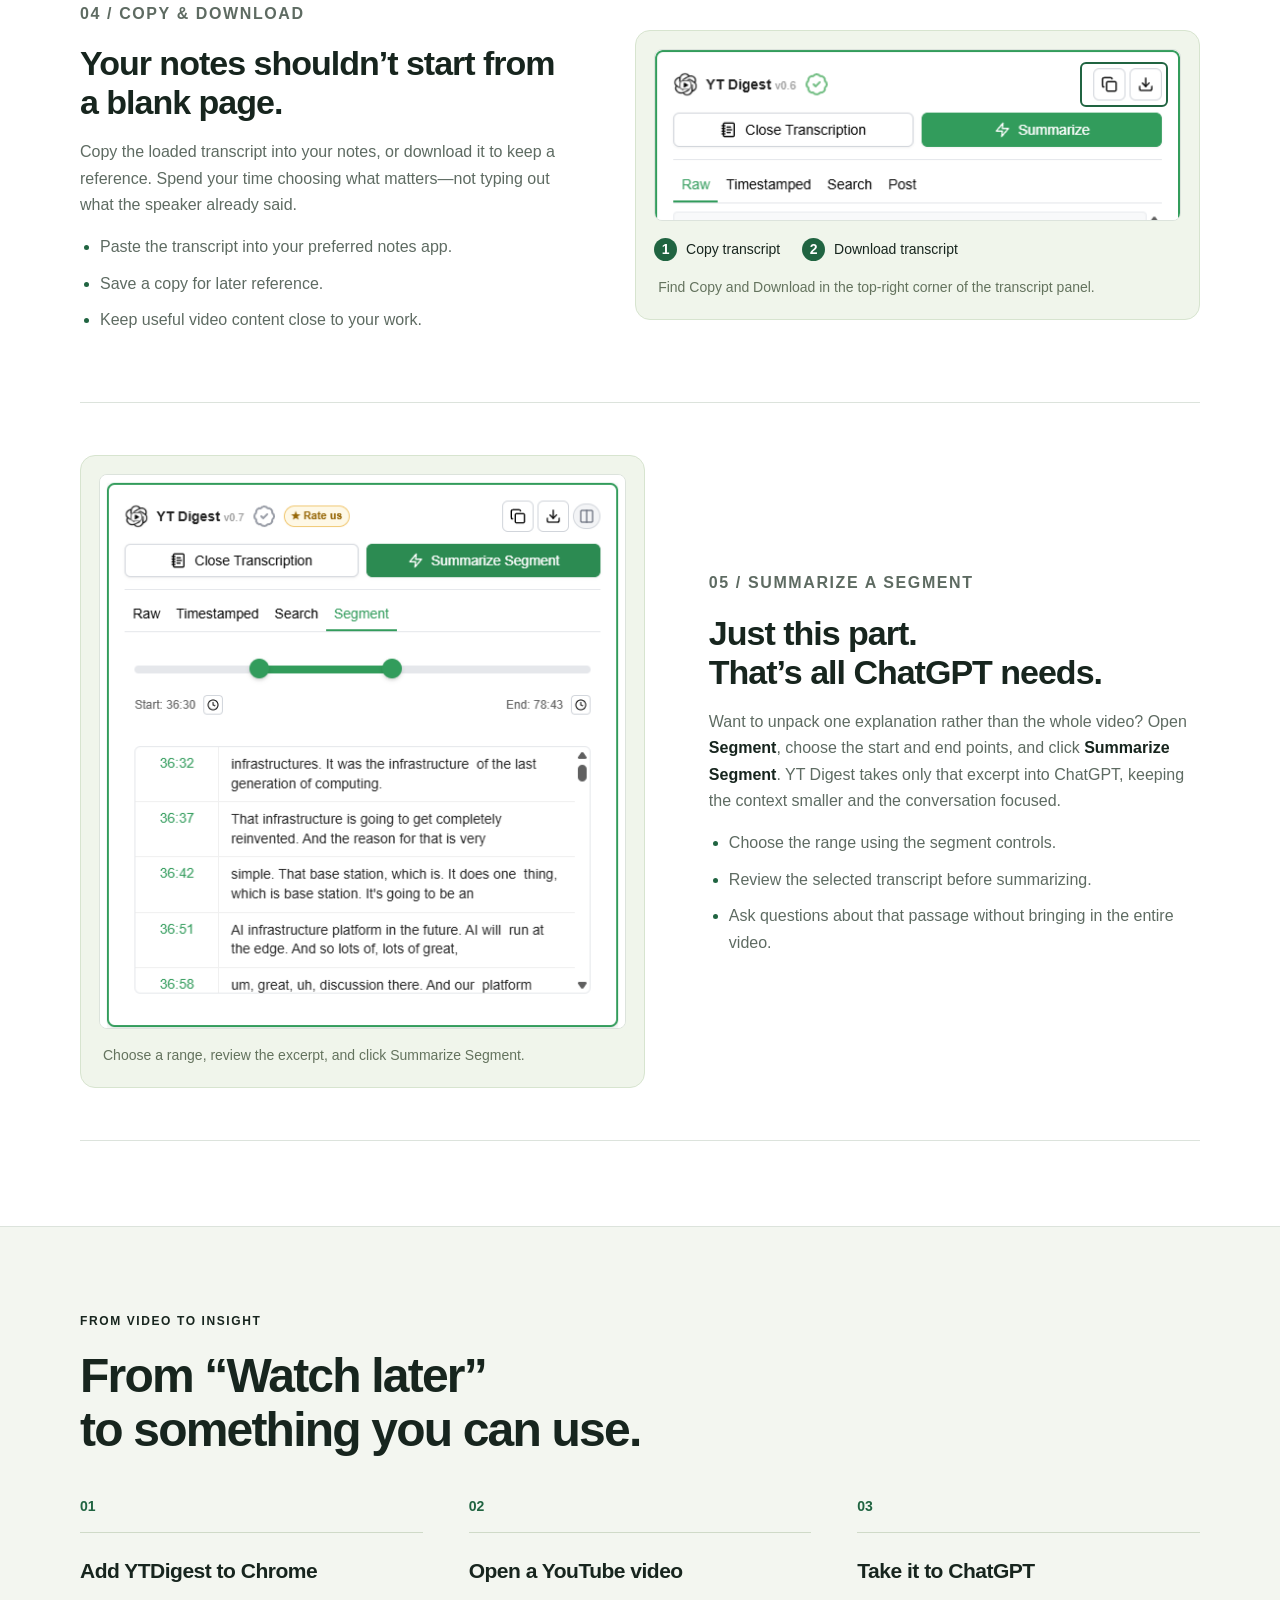
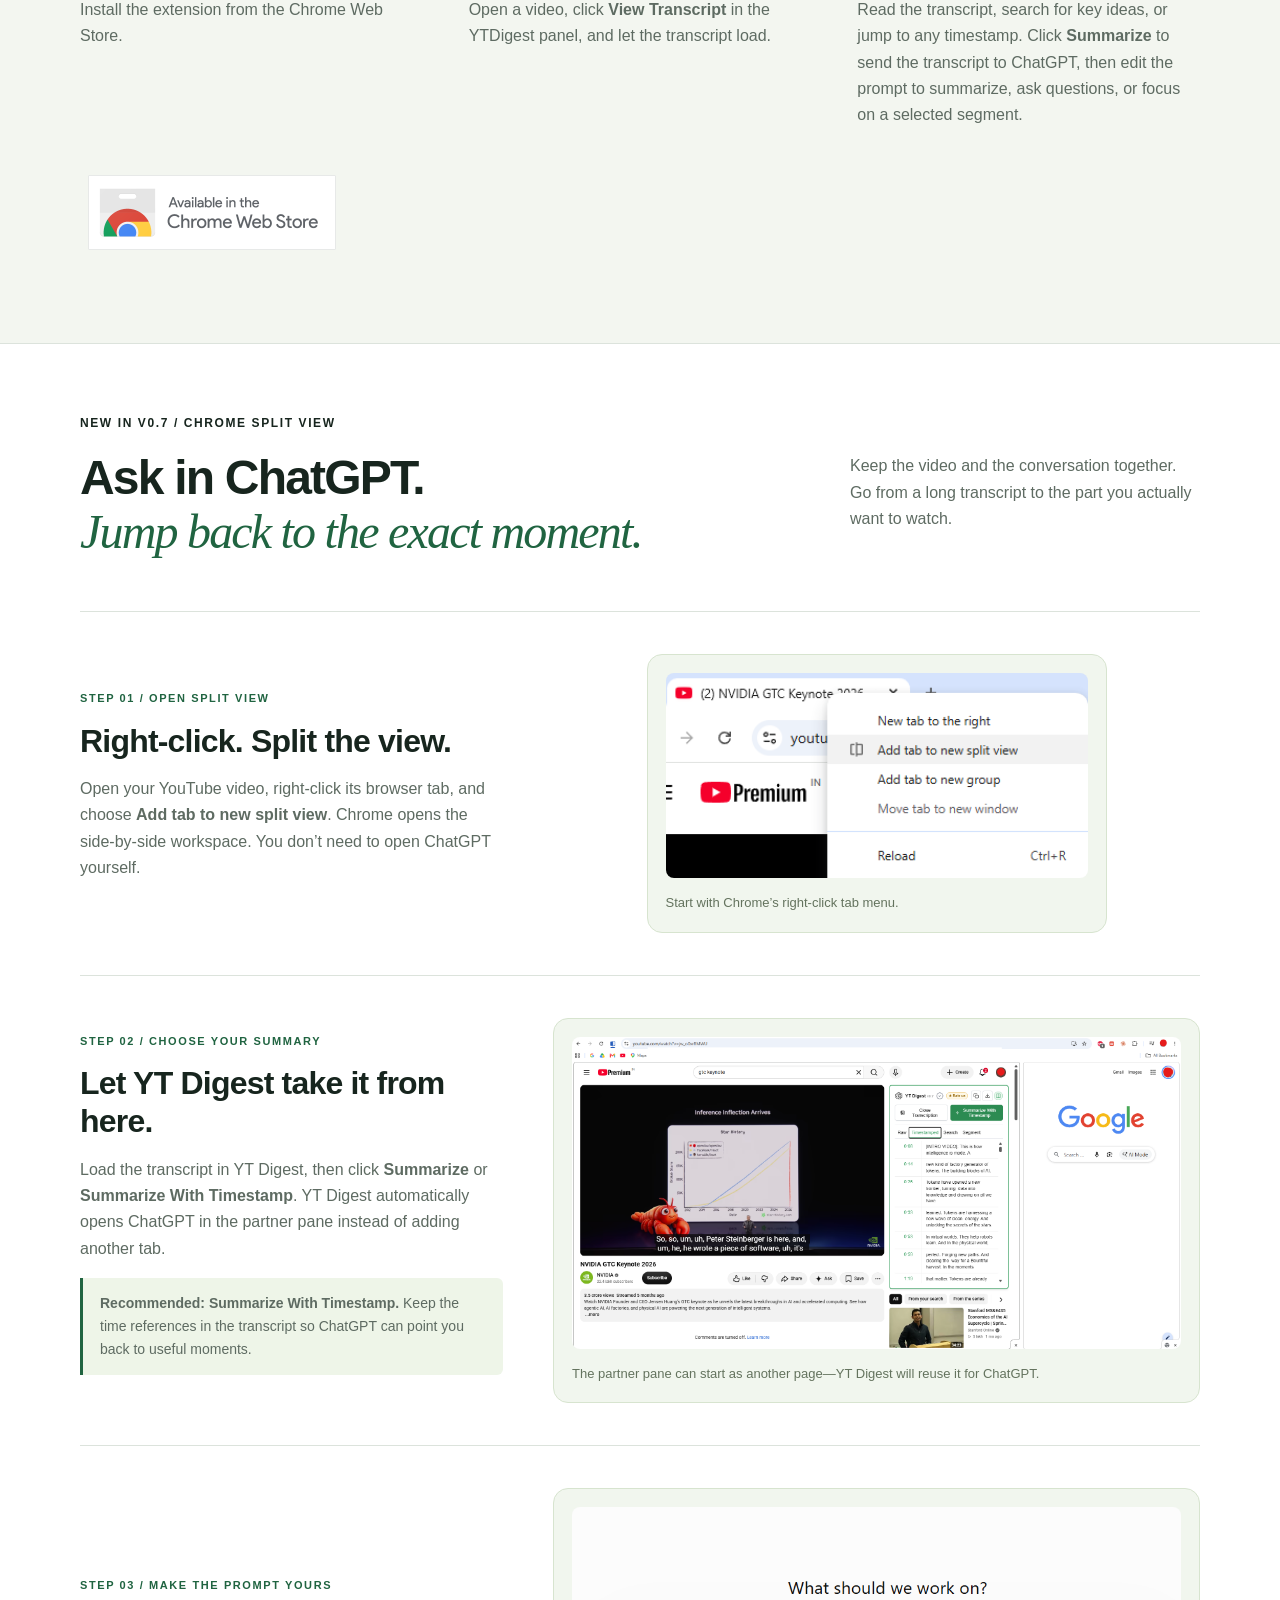
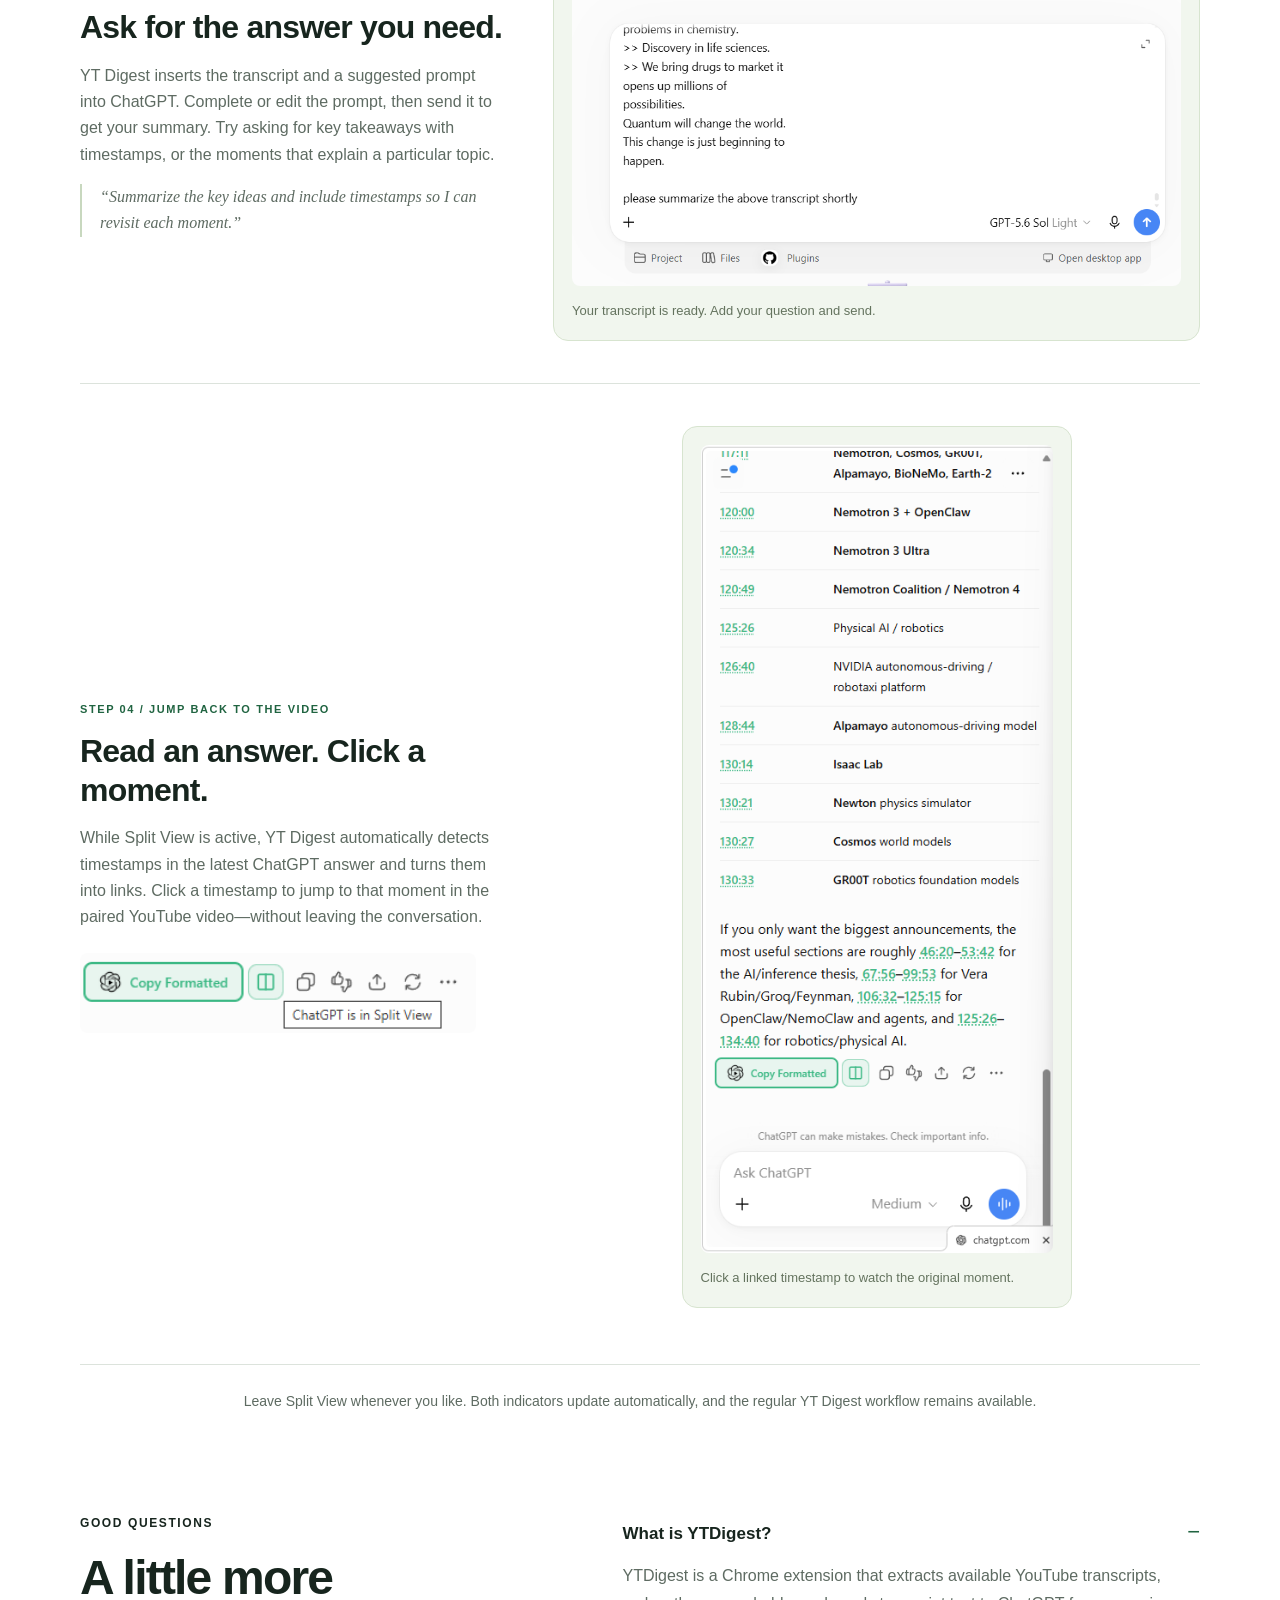
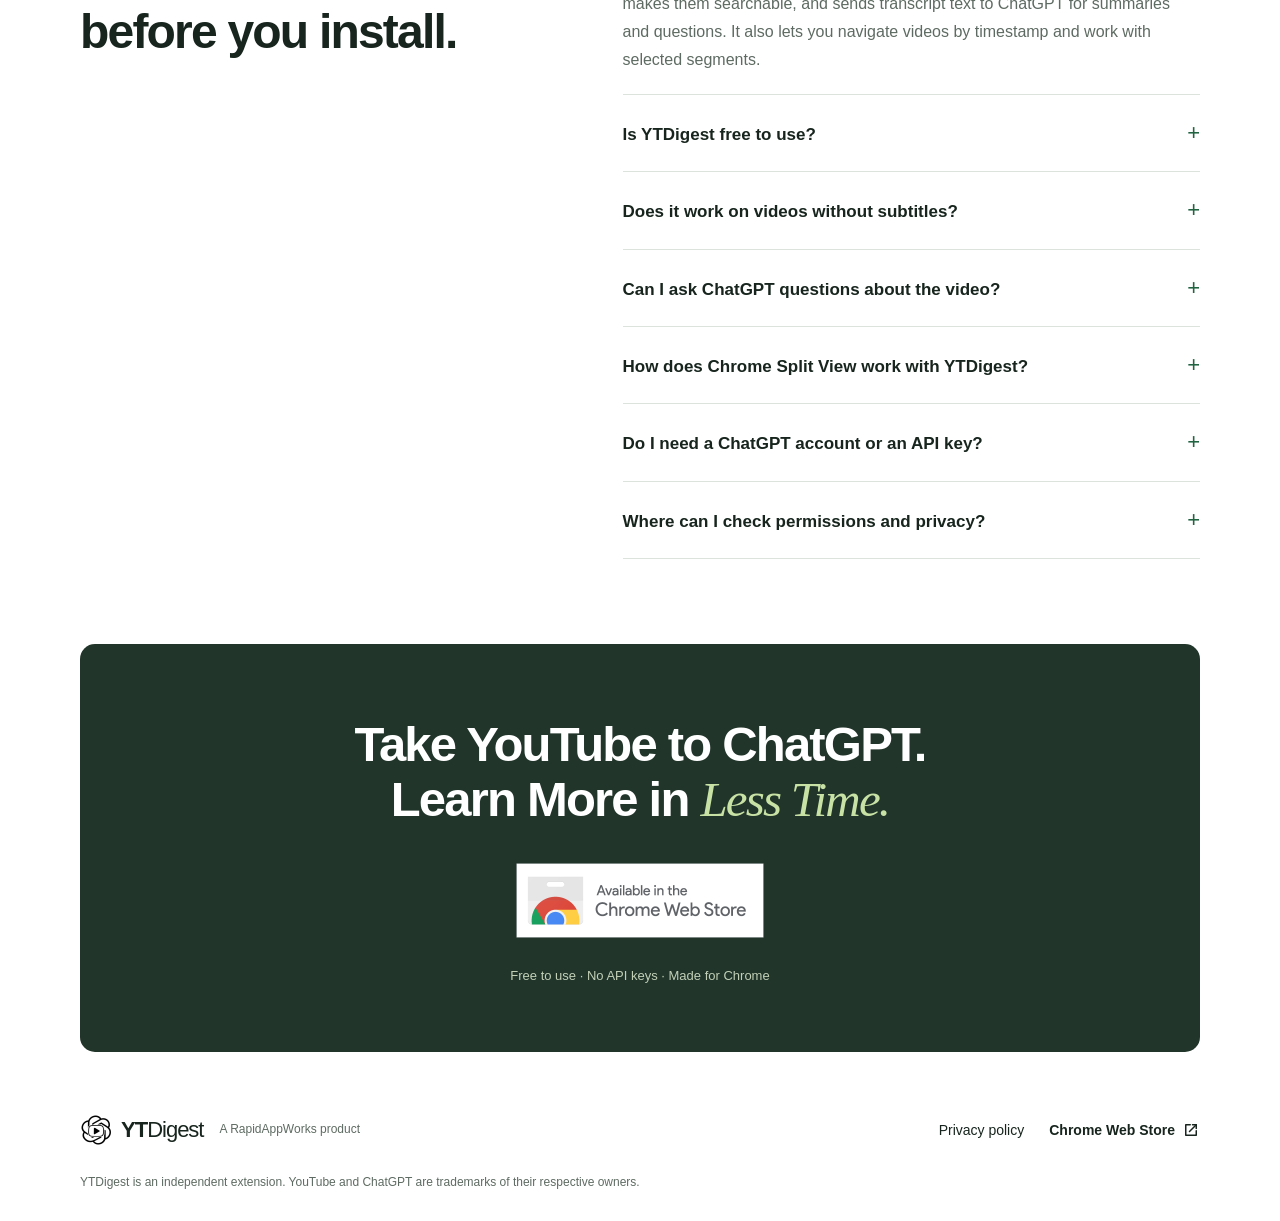
==== commit 08384b1c: "Update YT Digest v0.7 page, Split View guide and privacy policy" ====
--- a/yt-digest/index.html
+++ b/yt-digest/index.html
@@ -15,7 +15,7 @@
   <meta charset="utf-8">
   <meta name="viewport" content="width=device-width, initial-scale=1">
   <title>YTDigest — YouTube Transcript &amp; ChatGPT Summary Extension</title>
-  <meta name="description" content="Read and search YouTube transcripts, jump to timestamps, and summarize videos with ChatGPT. Get the free YTDigest Chrome extension. No API key needed.">
+  <meta name="description" content="Read and search YouTube transcripts, summarize with ChatGPT, and click answer timestamps to jump back to the video in Chrome Split View. Free. No API key.">
   <meta name="theme-color" content="#ffffff">
   <meta property="og:type" content="website">
   <meta property="og:site_name" content="YTDigest">
@@ -27,9 +27,10 @@
   <link rel="icon" href="../assets/ytdigest.png" type="image/png">
   <link rel="stylesheet" href="../vendor/splide/splide-core.min.css">
   <link rel="stylesheet" href="../styles.css">
+  <link rel="stylesheet" href="page.css">
   <link rel="canonical" href="https://rapidappworks.com/yt-digest/">
   <meta property="og:url" content="https://rapidappworks.com/yt-digest/">
-  <script type="application/ld+json">{"@context":"https://schema.org","@type":"SoftwareApplication","name":"YT Digest - YouTube Transcription to ChatGPT","applicationCategory":"BrowserApplication","operatingSystem":"Chrome","description":"A Chrome extension to read and search available YouTube transcripts, jump to timestamps, and transfer transcript text to ChatGPT for summaries and questions.","installUrl":"https://chromewebstore.google.com/detail/yt-digest/bpmbdaijbeeekhkoenondkcgonoipckm","offers":{"@type":"Offer","price":"0","priceCurrency":"USD"},"featureList":["YouTube subtitle transcript extraction","Searchable transcripts","Timestamp navigation","ChatGPT summaries without API keys","Video segment summaries"]}</script>
+  <script type="application/ld+json">{"@context":"https://schema.org","@type":"SoftwareApplication","name":"YT Digest - YouTube Transcription to ChatGPT","applicationCategory":"BrowserApplication","operatingSystem":"Chrome","description":"Read and search available YouTube transcripts, use ChatGPT side by side in Chrome Split View, and jump from answer timestamps to the original video.","installUrl":"https://chromewebstore.google.com/detail/yt-digest/bpmbdaijbeeekhkoenondkcgonoipckm","offers":{"@type":"Offer","price":"0","priceCurrency":"USD"},"featureList":["YouTube subtitle transcript extraction","Searchable transcripts","Timestamp navigation","ChatGPT summaries without API keys","Chrome Split View partner-pane summarization","Clickable ChatGPT timestamps that seek the paired video","Copy Formatted","Copy and download transcripts","Video segment summaries"]}</script>
 </head>
 <body>
   <a class="skip" href="#main">Skip to content</a>
@@ -42,25 +43,41 @@
     <section class="hero wrap">
       <p class="eyebrow"><span class="status-dot"></span> GET TO THE POINT WITHOUT WATCHING EVERY MINUTE.</p>
       <h1>Take YouTube to ChatGPT.<br><span>Learn More in <em>Less Time.</em></span></h1>
-      <p class="hero-copy">Send transcripts and video context to ChatGPT in one click,<br class="desktop-break"> then summarize, explore, and understand videos without watching every minute.</p>
+      <p class="hero-copy">Read the transcript. Ask better questions. Find the moment that matters.<br class="desktop-break"> Now keep YouTube and ChatGPT side by side with Chrome Split View.</p>
       <div class="hero-actions"><a class="store-badge" href="https://chromewebstore.google.com/detail/yt-digest/bpmbdaijbeeekhkoenondkcgonoipckm" target="_blank" rel="noopener noreferrer"><img src="../assets/chrome-web-store-badge.png" alt="Available in the Chrome Web Store" width="248" height="75"></a><a class="text-link" href="#how-it-works">See how it works <span aria-hidden="true">→</span></a></div>
       <div class="assurances"><span>✓ Free to use</span><span>✓ No API keys</span><span>✓ Your own ChatGPT</span></div>
-      <figure class="real-hero"><img src="../assets/ytdigest-workflow.png" width="1280" height="800" alt="YTDigest on YouTube sends a video transcript into an editable ChatGPT prompt"><figcaption>From YouTube transcript to your own ChatGPT conversation.</figcaption></figure>
+      <figure class="real-hero split-hero"><div class="split-hero-full"><img src="../assets/split-view-workflow.png" width="1911" height="979" alt="Full Chrome browser showing the address bar and Split View icon, with YouTube and a YT Digest transcript beside ChatGPT timestamp links"></div><figcaption>One video. Your own conversation. Every useful moment within reach.</figcaption></figure>
     </section>
     <div class="use-cases wrap"><span>MADE FOR YOUR NEXT DEEP DIVE</span><p>Lectures <span>·</span> Podcasts <span>·</span> Tutorials <span>·</span> Interviews</p></div>
-<section class="section wrap" id="features"><div class="section-heading"><div><p class="eyebrow">SMARTER YOUTUBE SUMMARIES</p><h2>Read. Search.<br><em>Understand more.</em></h2></div><p>Read, search, and summarize YouTube videos—get the key insights without watching every minute. One click.</p></div>
-<article class="feature-row"><div class="feature-media"><div class="transcript-sequence" aria-label="Transcript walkthrough"><figure><div class="capture button-capture"><img src="../assets/transcript-button.png" alt="YTDigest View Transcription button on a YouTube video" loading="lazy"></div><figcaption><b>1.</b> Click View Transcription beside the video.</figcaption></figure><figure><div class="capture raw-capture"><img src="../assets/transcript-open.png" alt="YouTube transcript displayed in YTDigest’s Raw view" loading="lazy"></div><figcaption><b>2.</b> Read the extracted subtitles in the transcript panel.</figcaption></figure></div></div><div class="feature-explanation"><p class="eyebrow">01 / YOUTUBE TRANSCRIPTS</p><h3>Get a readable YouTube transcript in one click.</h3><p>Click <strong>View Transcription</strong> to extract the video’s available subtitles into a readable transcript. Skim a lecture, revisit an explanation, or read along at your own pace.</p><ul><li>Read the text in Raw view.</li><li>Switch to Timestamped to follow the video line by line.</li><li>Works with videos that have available subtitles.</li></ul></div></article>
-<article class="feature-row reverse"><div class="feature-media"><figure><div class="capture chat-capture"><img src="../assets/chatgpt-prompt.png" alt="ChatGPT composer containing the video transcript and an editable summarization prompt" loading="lazy"></div><figcaption>The transcript and prompt are ready. You decide what to ask and when to send.</figcaption></figure></div><div class="feature-explanation"><p class="eyebrow">02 / CHATGPT SUMMARIES</p><h3>Take the transcript to ChatGPT. Make the prompt yours.</h3><p>Click <strong>Summarize</strong> to open ChatGPT with the transcript and a suggested prompt already inserted. Edit the prompt if you want, then press Enter or click Send to start.</p><ul><li>Ask for a short summary, key takeaways, or a deeper explanation.</li><li>Continue with follow-up questions in your own chat.</li><li>No API key required. The prompt is never submitted automatically.</li></ul></div></article>
-<article class="feature-row"><div class="feature-media"><section class="splide shot-carousel" aria-label="Search and timestamp walkthrough"><div class="splide__track"><ul class="splide__list"><li class="splide__slide"><figure><div class="capture search-capture"><img src="../assets/transcript-search.png" alt="Search for windows in YTDigest with matching words highlighted and clickable timestamps" loading="lazy"></div><figcaption><b>Search.</b> Find a word or topic and see its matching timestamps.</figcaption></figure></li><li class="splide__slide"><figure><div class="capture timestamp-capture"><img src="../assets/transcript-timestamps.png" alt="Timestamped transcript with each line linked to a moment in the video" loading="lazy"></div><figcaption><b>Jump.</b> Click a timestamp to return to that moment.</figcaption></figure></li></ul></div></section></div><div class="feature-explanation"><p class="eyebrow">03 / SEARCH &amp; TIMESTAMPS</p><h3>Find the exact moment. Skip the endless scrubbing.</h3><p>Open <strong>Search</strong> and type a word or topic. YTDigest highlights matching text and shows where it appears. Click a result’s timestamp to jump straight to that part of the video.</p><ul><li>Locate a quote or explanation in a long podcast.</li><li>Review key moments from lectures and tutorials.</li><li>Use Timestamped view to navigate the full transcript.</li></ul></div></article>
-<article class="feature-row reverse"><div class="feature-media"><figure><div class="capture export-capture"><img src="../assets/transcript-open.png" alt="Close-up of YTDigest’s Copy and Download controls in the upper-right corner" loading="lazy"></div><div class="control-key"><span><b>1</b> Copy transcript</span><span><b>2</b> Download transcript</span></div><figcaption>Find Copy and Download in the top-right corner of the transcript panel.</figcaption></figure></div><div class="feature-explanation"><p class="eyebrow">04 / COPY &amp; DOWNLOAD</p><h3>Keep the transcript. Use it in your next step.</h3><p>Once the transcript is loaded, click <strong>Copy</strong> to put it on your clipboard, or <strong>Download</strong> to save it as a file. Move from watching to notes, research, or a document you can revisit.</p><ul><li>Paste the transcript into your preferred notes app.</li><li>Save a copy for later reference.</li><li>Keep useful video content close to your work.</li></ul></div></article>
-<article class="feature-row"><div class="feature-media"><figure><div class="capture"><img src="../assets/segment-post.png" alt="YTDigest Post tab showing a selected video segment from 14:17 to 31:54, transcript preview, and Create Post button" width="539" height="623" loading="lazy"></div><figcaption>Choose the start and end of a segment, review the excerpt, then click Create Post.</figcaption></figure></div><div class="feature-explanation"><p class="eyebrow">05 / VIDEO SEGMENTS TO SOCIAL POSTS</p><h3>Turn one great moment into your next post.</h3><p>Open the <strong>Post</strong> tab and select the part of the video you want to work with. Adjust the start and end points, review the transcript excerpt, then click <strong>Create Post</strong> to take the selected text and a post-writing prompt to ChatGPT.</p><ul><li>Focus on a specific idea instead of the entire video.</li><li>Use the segment range and timestamps to choose your excerpt.</li><li>Review or edit the prompt in ChatGPT before sending it, then shape the post for your audience.</li></ul></div></article></section>
-<section class="how section" id="how-it-works"><div class="wrap"><p class="eyebrow">FROM VIDEO TO INSIGHT</p><h2>Three simple steps.<br>Less watching, more understanding.</h2><div class="steps"><article><span class="step-number">01</span><h3>Add YTDigest to Chrome</h3><p>Install the extension from the Chrome Web Store.</p></article><article><span class="step-number">02</span><h3>Open a YouTube video</h3><p>Open a video, click <strong>View Transcript</strong> in the YTDigest panel, and let the transcript load.</p></article><article><span class="step-number">03</span><h3>Take it to ChatGPT</h3><p>Read the transcript, search for key ideas, or jump to any timestamp. Click <strong>Summarize</strong> to send the transcript to ChatGPT, then edit the prompt to summarize, fact-check, create a social post, or explore the video your way.</p></article></div><a class="store-badge" href="https://chromewebstore.google.com/detail/yt-digest/bpmbdaijbeeekhkoenondkcgonoipckm" target="_blank" rel="noopener noreferrer"><img src="../assets/chrome-web-store-badge.png" alt="Available in the Chrome Web Store" width="248" height="75"></a></div></section>
+    <section class="split-intro wrap" aria-labelledby="split-intro-title">
+      <div class="split-intro-copy"><p class="eyebrow"><span class="new-feature-pill">NEW</span> INTRODUCING SPLIT VIEW</p><h2 id="split-intro-title">Stop switching tabs.<br><em>Start connecting ideas.</em></h2><p>YouTube on one side. ChatGPT on the other. Click a timestamp in an answer and jump straight to the moment in your video.</p><a class="split-intro-link" href="#split-view">See Split View in action <span aria-hidden="true">→</span></a><span class="split-intro-note">Four simple steps. A whole new way to explore.</span></div>
+      <a class="split-teaser" href="#split-view" aria-label="Discover how Split View connects ChatGPT timestamps to your YouTube video"><div class="teaser-bar"><span></span><span></span><span></span><b>ONE WORKSPACE. TWO PERSPECTIVES.</b></div><div class="teaser-panes"><div class="teaser-video"><span class="teaser-label">YOUTUBE</span><div class="teaser-play" aria-hidden="true">▶</div><div class="teaser-timeline"><span></span></div><span class="teaser-time">06:02 / Your next insight</span></div><div class="teaser-chat"><span class="teaser-label">CHATGPT</span><span class="teaser-line long"></span><span class="teaser-line"></span><span class="teaser-line short"></span><span class="teaser-timestamp">↗ 06:02 <small>Jump to this moment</small></span></div></div><div class="teaser-footer">Ask. Click. Watch. <span aria-hidden="true">↗</span></div></a>
+    </section>
+<section class="section wrap" id="features"><div class="product-introduction"><p class="eyebrow">WHAT IS YT DIGEST?</p><h2>A two-hour video.<br><em>You’re looking for one good idea.</em></h2><p class="product-definition">YT Digest is a free Chrome extension that puts the YouTube transcript beside the video and takes it into your own ChatGPT conversation. Find the quote, unpack the explanation, or work with just the part you need.</p><div class="audience-notes"><article><h3>For the lecture you’re trying to follow.</h3><p>Read along, search for a term, and revisit the explanation without another round of scrubbing. Take the transcript to ChatGPT when you want to ask a question.</p></article><article><h3>For the podcast with one idea worth exploring.</h3><p>Find the passage that interests you. Select that segment and let ChatGPT focus on it, without the rest of the episode filling the conversation.</p></article></div><p class="product-transition">Here’s what you can do with it.</p></div>
+<article class="feature-row"><div class="feature-media"><div class="transcript-sequence" aria-label="Transcript walkthrough"><figure><div class="capture button-capture"><img src="../assets/transcript-button.png" alt="YTDigest View Transcription button on a YouTube video" loading="lazy"></div><figcaption><b>1.</b> Click View Transcription beside the video.</figcaption></figure><figure><div class="capture raw-capture"><img src="../assets/transcript-open.png" alt="YouTube transcript displayed in YTDigest’s Raw view" loading="lazy"></div><figcaption><b>2.</b> Read the extracted subtitles in the transcript panel.</figcaption></figure></div></div><div class="feature-explanation"><p class="eyebrow">01 / YOUTUBE TRANSCRIPTS</p><h3>Read it instead of rewinding it.</h3><p>Missed a definition while taking notes? Click <strong>View Transcription</strong> and read the video’s available subtitles beside it. Keep the explanation in front of you instead of replaying the same sentence.</p><ul><li>Read the text in Raw view.</li><li>Switch to Timestamped to follow the video line by line.</li><li>Works with videos that have available subtitles.</li></ul></div></article>
+<article class="feature-row reverse"><div class="feature-media"><figure><div class="capture chat-capture"><img src="../assets/chatgpt-prompt.png" alt="ChatGPT composer containing the video transcript and an editable summarization prompt" loading="lazy"></div><figcaption>The transcript and prompt are ready. You decide what to ask and when to send.</figcaption></figure></div><div class="feature-explanation"><p class="eyebrow">02 / CHATGPT SUMMARIES</p><h3>Ask about the bit that didn’t click.</h3><p>Click <strong>Summarize</strong> to bring the transcript into ChatGPT with an editable prompt. Ask for the argument in plain English, a breakdown of a difficult concept, or the takeaways you want in your notes. Then send it when you’re ready.</p><ul><li>Ask for a short summary, key takeaways, or a deeper explanation.</li><li>Continue with follow-up questions in your own chat.</li><li>No API key required. The prompt is never submitted automatically.</li></ul></div></article>
+<article class="feature-row"><div class="feature-media"><section class="splide shot-carousel" aria-label="Search and timestamp walkthrough"><div class="splide__track"><ul class="splide__list"><li class="splide__slide"><figure><div class="capture search-capture"><img src="../assets/transcript-search.png" alt="Search for windows in YTDigest with matching words highlighted and clickable timestamps" loading="lazy"></div><figcaption><b>Search.</b> Find a word or topic and see its matching timestamps.</figcaption></figure></li><li class="splide__slide"><figure><div class="capture timestamp-capture"><img src="../assets/transcript-timestamps.png" alt="Timestamped transcript with each line linked to a moment in the video" loading="lazy"></div><figcaption><b>Jump.</b> Click a timestamp to return to that moment.</figcaption></figure></li></ul></div></section></div><div class="feature-explanation"><p class="eyebrow">03 / SEARCH &amp; TIMESTAMPS</p><h3>“Where did they say that?” Found.</h3><p>You remember the phrase, not when it was said. Type it into <strong>Search</strong>, scan the matches, and click a timestamp to hear it in context. No hunting through a two-hour timeline.</p><ul><li>Locate a quote or explanation in a long podcast.</li><li>Review key moments from lectures and tutorials.</li><li>Use Timestamped view to navigate the full transcript.</li></ul></div></article>
+<article class="feature-row reverse"><div class="feature-media"><figure><div class="capture export-capture"><img src="../assets/transcript-open.png" alt="Close-up of YTDigest’s Copy and Download controls in the upper-right corner" loading="lazy"></div><div class="control-key"><span><b>1</b> Copy transcript</span><span><b>2</b> Download transcript</span></div><figcaption>Find Copy and Download in the top-right corner of the transcript panel.</figcaption></figure></div><div class="feature-explanation"><p class="eyebrow">04 / COPY &amp; DOWNLOAD</p><h3>Your notes shouldn’t start from a blank page.</h3><p>Copy the loaded transcript into your notes, or download it to keep a reference. Spend your time choosing what matters—not typing out what the speaker already said.</p><ul><li>Paste the transcript into your preferred notes app.</li><li>Save a copy for later reference.</li><li>Keep useful video content close to your work.</li></ul></div></article>
+<article class="feature-row"><div class="feature-media"><figure><div class="capture"><img src="../assets/summarize-segment.png" alt="YT Digest Segment tab with start and end range controls, a timestamped excerpt, and the Summarize Segment button" width="534" height="563" loading="lazy"></div><figcaption>Choose a range, review the excerpt, and click Summarize Segment.</figcaption></figure></div><div class="feature-explanation"><p class="eyebrow">05 / SUMMARIZE A SEGMENT</p><h3>Just this part.<br>That’s all ChatGPT needs.</h3><p>Want to unpack one explanation rather than the whole video? Open <strong>Segment</strong>, choose the start and end points, and click <strong>Summarize Segment</strong>. YT Digest takes only that excerpt into ChatGPT, keeping the context smaller and the conversation focused.</p><ul><li>Choose the range using the segment controls.</li><li>Review the selected transcript before summarizing.</li><li>Ask questions about that passage without bringing in the entire video.</li></ul></div></article></section>
+<section class="how section" id="how-it-works"><div class="wrap"><p class="eyebrow">FROM VIDEO TO INSIGHT</p><h2>From “Watch later”<br>to something you can use.</h2><div class="steps"><article><span class="step-number">01</span><h3>Add YTDigest to Chrome</h3><p>Install the extension from the Chrome Web Store.</p></article><article><span class="step-number">02</span><h3>Open a YouTube video</h3><p>Open a video, click <strong>View Transcript</strong> in the YTDigest panel, and let the transcript load.</p></article><article><span class="step-number">03</span><h3>Take it to ChatGPT</h3><p>Read the transcript, search for key ideas, or jump to any timestamp. Click <strong>Summarize</strong> to send the transcript to ChatGPT, then edit the prompt to summarize, ask questions, or focus on a selected segment.</p></article></div><a class="store-badge" href="https://chromewebstore.google.com/detail/yt-digest/bpmbdaijbeeekhkoenondkcgonoipckm" target="_blank" rel="noopener noreferrer"><img src="../assets/chrome-web-store-badge.png" alt="Available in the Chrome Web Store" width="248" height="75"></a></div></section>
+    <section class="section wrap split-story" id="split-view">
+      <div class="section-heading"><div><p class="eyebrow">NEW IN V0.7 / CHROME SPLIT VIEW</p><h2>Ask in ChatGPT.<br><em>Jump back to the exact moment.</em></h2></div><p>Keep the video and the conversation together. Go from a long transcript to the part you actually want to watch.</p></div>
+      <ol class="split-walkthrough">
+        <li class="split-step"><div class="split-step-copy"><p class="eyebrow">STEP 01 / OPEN SPLIT VIEW</p><h3>Right-click. Split the view.</h3><p>Open your YouTube video, right-click its browser tab, and choose <strong>Add tab to new split view</strong>. Chrome opens the side-by-side workspace. You don’t need to open ChatGPT yourself.</p></div><figure class="walkthrough-media menu-media"><img src="../assets/chrome-split-menu.png" width="403" height="228" alt="Chrome tab menu showing Add tab to new split view" loading="lazy"><figcaption>Start with Chrome’s right-click tab menu.</figcaption></figure></li>
+        <li class="split-step"><div class="split-step-copy"><p class="eyebrow">STEP 02 / CHOOSE YOUR SUMMARY</p><h3>Let YT Digest take it from here.</h3><p>Load the transcript in YT Digest, then click <strong>Summarize</strong> or <strong>Summarize With Timestamp</strong>. YT Digest automatically opens ChatGPT in the partner pane instead of adding another tab.</p><p class="recommendation"><strong>Recommended: Summarize With Timestamp.</strong> Keep the time references in the transcript so ChatGPT can point you back to useful moments.</p></div><figure class="walkthrough-media"><img src="../assets/split-view-ready.png" width="1914" height="982" alt="YouTube in Chrome Split View with the YT Digest Summarize With Timestamp button and another pane ready for ChatGPT" loading="lazy"><figcaption>The partner pane can start as another page—YT Digest will reuse it for ChatGPT.</figcaption></figure></li>
+        <li class="split-step"><div class="split-step-copy"><p class="eyebrow">STEP 03 / MAKE THE PROMPT YOURS</p><h3>Ask for the answer you need.</h3><p>YT Digest inserts the transcript and a suggested prompt into ChatGPT. Complete or edit the prompt, then send it to get your summary. Try asking for key takeaways with timestamps, or the moments that explain a particular topic.</p><p class="example-prompt">“Summarize the key ideas and include timestamps so I can revisit each moment.”</p></div><figure class="walkthrough-media"><img src="../assets/chatgpt-prompt.png" alt="ChatGPT composer with a transcript and editable summarization prompt inserted by YT Digest" loading="lazy"><figcaption>Your transcript is ready. Add your question and send.</figcaption></figure></li>
+        <li class="split-step"><div class="split-step-copy"><p class="eyebrow">STEP 04 / JUMP BACK TO THE VIDEO</p><h3>Read an answer. Click a moment.</h3><p>While Split View is active, YT Digest automatically detects timestamps in the latest ChatGPT answer and turns them into links. Click a timestamp to jump to that moment in the paired YouTube video—without leaving the conversation.</p><div class="indicator-shots"><img src="../assets/chatgpt-split-indicator.png" width="356" height="72" alt="ChatGPT Copy Formatted controls with the active Split View indicator" loading="lazy"></div></div><figure class="walkthrough-media answer-media"><img src="../assets/chatgpt-timestamp-links.png" width="410" height="942" alt="ChatGPT summary containing clickable green timestamp links to moments in the YouTube video" loading="lazy"><figcaption>Click a linked timestamp to watch the original moment.</figcaption></figure></li>
+      </ol>
+      <p class="split-exit-note">Leave Split View whenever you like. Both indicators update automatically, and the regular YT Digest workflow remains available.</p>
+    </section>
     <section class="section wrap faq" id="faq"><div><p class="eyebrow">GOOD QUESTIONS</p><h2>A little more<br>before you install.</h2></div><div class="answers">
       <details open><summary>What is YTDigest?</summary><p>YTDigest is a Chrome extension that extracts available YouTube transcripts, makes them searchable, and sends transcript text to ChatGPT for summaries and questions. It also lets you navigate videos by timestamp and work with selected segments.</p></details>
       <details><summary>Is YTDigest free to use?</summary><p>Yes. YTDigest is free to use and does not require an API key.</p></details>
       <details><summary>Does it work on videos without subtitles?</summary><p>YTDigest currently works with videos that have available subtitles.</p></details>
       <details><summary>Can I ask ChatGPT questions about the video?</summary><p>Yes. Once the transcript is in ChatGPT, you can ask follow-up questions, request an explanation, or explore a topic in more detail. Check important answers against the original video.</p></details>
-      <details><summary>Where can I check permissions and privacy?</summary><p>Read our <a href="privacy-policy/" target="_blank" rel="noopener noreferrer">privacy policy</a> for details about permissions and how YTDigest handles your data.</p></details>
+      <details><summary>How does Chrome Split View work with YTDigest?</summary><p>Right-click your YouTube tab and choose Add tab to new split view. Load the transcript and click Summarize or, preferably, Summarize With Timestamp. YTDigest opens ChatGPT in the partner pane and prepares an editable prompt. Send your prompt, then click timestamps in the latest answer to seek the paired video. Chrome creates the split; YTDigest detects and uses it. On Chrome versions without compatible Split View support, the regular workflow remains available.</p></details>
+      <details><summary>Do I need a ChatGPT account or an API key?</summary><p>No API key is needed. You use the ChatGPT website with its own account requirements and usage limits. YTDigest prepares an editable prompt; it does not submit it automatically.</p></details>
+      <details><summary>Where can I check permissions and privacy?</summary><p>Read our <a href="privacy-policy/" target="_blank" rel="noopener noreferrer">privacy policy</a>. Anonymous product analytics is optional and off by default, with a toggle in the extension popup.</p></details>
     </div></section>
     <section class="final-cta wrap"><h2>Take YouTube to ChatGPT.<br>Learn More in <em>Less Time.</em></h2><a class="store-badge" href="https://chromewebstore.google.com/detail/yt-digest/bpmbdaijbeeekhkoenondkcgonoipckm" target="_blank" rel="noopener noreferrer"><img src="../assets/chrome-web-store-badge.png" alt="Available in the Chrome Web Store" width="248" height="75"></a><p class="cta-note">Free to use · No API keys · Made for Chrome</p></section>
   </main>
--- a/yt-digest/page.css
+++ b/yt-digest/page.css
@@ -0,0 +1,6 @@
+.split-hero{max-width:1120px;margin-top:12px}.split-hero-crop{overflow:hidden;aspect-ratio:1911/850;position:relative;background:#f4f6f2}.split-hero-crop img{display:block;width:100%;height:auto;position:absolute;top:0;left:0;transform:translateY(-4.5%)}.split-hero figcaption{background:#f3f6f0;padding:13px 20px;font-size:14px}.split-story{padding-bottom:32px}.split-story .section-heading{align-items:center}.split-story .section-heading>div{max-width:730px}.split-story h2{font-size:clamp(34px,4vw,48px)}.split-showcase{display:grid;grid-template-columns:1.4fr 1fr;gap:44px;align-items:center;background:#f1f6ee;border:1px solid #d7e4cf;border-radius:20px;padding:30px}.split-showcase figure{margin:0;min-width:0}.split-showcase figure>img{display:block;width:100%;height:auto;border-radius:10px;border:1px solid #dce3dc}.split-showcase figcaption{text-align:left;padding:13px 0 0;font-size:13px}.split-benefits article{position:relative;padding:0 0 22px 38px;margin-bottom:22px;border-bottom:1px solid #d7e4cf}.split-benefits article:last-child{border:0;margin-bottom:0;padding-bottom:0}.split-benefits article>span{position:absolute;left:0;top:3px;color:#206441;font-size:12px;font-weight:700}.split-benefits h3{font-size:23px;line-height:1.25;letter-spacing:-.5px;margin:0 0 10px}.split-benefits p,.split-support p{font-size:15px;color:var(--muted);margin:0;line-height:1.65}.split-support{display:grid;grid-template-columns:1fr 1fr;gap:24px;margin-top:24px}.split-support article{padding:27px;border:1px solid var(--line);border-radius:14px;background:#fff}.split-support h3{font-size:25px;letter-spacing:-.5px;margin:10px 0}.split-support .eyebrow{font-size:11px;color:var(--accent)}.split-support article>img{display:block;margin-top:22px;width:min(100%,340px);height:auto;border-radius:8px}.indicator-shots{display:grid;gap:15px;margin-top:22px;max-width:396px}.indicator-shots img{display:block;width:100%;height:auto;border-radius:8px}.split-story+.section{padding-top:55px}.hero-copy{max-width:760px}@media(max-width:850px){.split-showcase{grid-template-columns:1fr;padding:22px;gap:28px}.split-benefits{display:grid;grid-template-columns:repeat(3,1fr);gap:20px}.split-benefits article{border:0;margin:0;padding:0}.split-benefits article>span{position:static;display:block;margin-bottom:8px}.split-benefits h3{font-size:21px}}@media(max-width:650px){.split-support{grid-template-columns:1fr}.split-benefits{grid-template-columns:1fr}.split-benefits article{padding-bottom:18px;border-bottom:1px solid #d7e4cf}.split-showcase{padding:15px;border-radius:14px}.split-hero-crop{aspect-ratio:1.65}.split-hero-crop img{width:125%;max-width:none;left:-16%}.split-support article{padding:22px}.split-hero figcaption{font-size:12px}.split-story{padding-bottom:10px}}
+.split-hero-full img{display:block;width:100%;height:auto}
+.split-walkthrough{list-style:none;padding:0;margin:0}.split-step{display:grid;grid-template-columns:.85fr 1.3fr;gap:50px;align-items:center;padding:42px 0;border-top:1px solid var(--line)}.split-step-copy h3{font-size:32px;line-height:1.2;letter-spacing:-.8px;margin:14px 0}.split-step-copy p{color:var(--muted)}.split-step-copy .eyebrow{color:var(--accent);font-size:11px}.walkthrough-media{margin:0;padding:18px;background:#f1f6ee;border:1px solid #d7e4cf;border-radius:15px;min-width:0}.walkthrough-media>img{display:block;width:100%;height:auto;border-radius:8px}.walkthrough-media figcaption{padding:14px 0 0;text-align:left;font-size:13px}.menu-media{max-width:460px;justify-self:center;width:100%}.answer-media{max-width:390px;justify-self:center;width:100%}.recommendation{padding:14px 17px;background:#eef5e8;border-left:3px solid var(--accent);font-size:14px;border-radius:0 6px 6px 0}.example-prompt{font-family:Georgia,serif;font-style:italic;padding-left:18px;border-left:2px solid #c8d8bf}.split-exit-note{text-align:center;color:var(--muted);font-size:14px;border-top:1px solid var(--line);padding-top:25px}@media(max-width:800px){.split-step{grid-template-columns:1fr;gap:20px;padding:30px 0}.split-step-copy h3{font-size:28px}.walkthrough-media{padding:12px}.menu-media,.answer-media{justify-self:start}}
+.split-intro{display:flex;align-items:center;justify-content:space-between;gap:45px;margin-top:38px;padding:32px 38px;background:#21352a;color:#fff;border-radius:16px}.split-intro .eyebrow{color:#c8e2a5;font-size:11px}.split-intro h2{font-size:34px;margin:12px 0;letter-spacing:-1px}.split-intro h2 em{color:#c8e2a5}.split-intro p:not(.eyebrow){max-width:620px;margin:0;color:#d2ddcf;font-size:15px}.split-intro-link{flex-shrink:0;display:flex;align-items:center;gap:20px;padding:15px 19px;border:1px solid #6d866d;border-radius:8px;font-size:14px;font-weight:700}.split-intro-link:hover{background:#354c3b}.split-intro-link span{font-size:22px}.split-story{padding-top:70px}@media(max-width:800px){.split-intro{flex-direction:column;align-items:flex-start;gap:23px;padding:27px}.split-intro h2{font-size:29px}.split-intro-link{font-size:13px}}
+.split-intro{position:relative;overflow:hidden;background:radial-gradient(ellipse at 95% 10%,#456c3f 0,transparent 55%),#172f23;padding:42px;gap:42px;box-shadow:0 16px 45px #17332318}.split-intro-copy{flex:1;min-width:0}.split-intro .eyebrow{letter-spacing:1.8px;gap:10px}.new-feature-pill{padding:3px 8px;border-radius:5px;background:#d7f786;color:#203719;font-size:10px;letter-spacing:1px}.split-intro h2{font-size:clamp(31px,3.3vw,43px);line-height:1.12;margin:20px 0 16px}.split-intro h2 em{color:#d7f786}.split-intro p:not(.eyebrow){max-width:530px;font-size:16px}.split-intro-link{display:inline-flex;background:#d7f786;color:#173020;border:0;margin-top:24px;padding:14px 21px;box-shadow:0 4px 0 #8eac56;transition:transform .2s,background .2s}.split-intro-link:hover{background:#e6ffa8;transform:translateY(-2px)}.split-intro-note{display:block;font-size:12px;color:#b8cbb9;margin-top:13px}.split-teaser{display:block;flex:0 0 39%;transform:rotate(-2deg);border:1px solid #a1bd823d;border-radius:14px;background:#f6f9ee;box-shadow:0 20px 35px #00150855;overflow:hidden;transition:transform .2s}.split-teaser:hover{transform:rotate(0deg) translateY(-3px)}.teaser-bar{display:flex;gap:5px;align-items:center;padding:13px 14px;background:#e7eddf;color:#536447}.teaser-bar>span{width:6px;height:6px;border-radius:50%;background:#a6b49b}.teaser-bar b{margin-left:auto;font-size:8px;letter-spacing:.6px}.teaser-panes{display:grid;grid-template-columns:1fr 1fr;gap:7px;padding:12px}.teaser-label{font-size:9px;letter-spacing:1.4px;font-weight:700}.teaser-video{padding:13px;background:linear-gradient(140deg,#263e2d,#101e17);border-radius:7px;min-height:165px;color:#d9e9ce}.teaser-play{display:grid;place-items:center;height:78px;font-size:25px;color:#e0faad}.teaser-timeline{height:3px;background:#60725c}.teaser-timeline>span{display:block;width:40%;height:3px;background:#d7f786}.teaser-time{display:block;font-size:8px;margin-top:8px}.teaser-chat{padding:13px 10px;color:#24422b;background:white;border:1px solid #dfe7d7;border-radius:7px}.teaser-line{display:block;height:5px;width:85%;background:#dbe5d3;margin-top:10px;border-radius:3px}.teaser-line.long{width:100%;margin-top:27px}.teaser-line.short{width:60%}.teaser-timestamp{display:block;color:#23613b;background:#edf7de;border:1px solid #b8d58c;border-radius:5px;padding:7px;margin-top:17px;font-size:15px;font-weight:700}.teaser-timestamp small{display:block;font-weight:400;font-size:8px;margin-top:2px}.teaser-footer{display:flex;justify-content:space-between;color:#35543b;padding:1px 15px 12px;font-size:11px;font-weight:700}@media(max-width:800px){.split-intro{padding:30px;gap:30px}.split-teaser{width:min(100%,420px);flex-basis:auto;align-self:center}.split-intro h2{font-size:34px}}@media(prefers-reduced-motion:reduce){.split-intro-link,.split-teaser{transition:none}.split-teaser{transform:none}}
+.product-introduction{padding:22px 0 30px;max-width:100%}.product-introduction>.eyebrow{color:var(--accent);font-size:13px;letter-spacing:2px}.product-introduction h2{font-size:clamp(36px,4.4vw,54px);max-width:850px;margin:20px 0}.product-definition{max-width:760px;font-size:19px;line-height:1.75;color:var(--muted)}.audience-notes{display:grid;grid-template-columns:1fr 1fr;gap:40px;margin-top:36px;padding-top:26px;border-top:1px solid var(--line)}.audience-notes h3{font-size:23px;letter-spacing:-.5px;line-height:1.3;margin:0 0 10px}.audience-notes p{color:var(--muted);margin:0;max-width:470px}.product-transition{font-size:13px;font-weight:700;letter-spacing:.8px;color:var(--accent);margin:35px 0 0}#features{padding-top:95px}@media(max-width:650px){#features{padding-top:65px}.audience-notes{grid-template-columns:1fr;gap:27px}.product-definition{font-size:17px}.product-introduction h2{font-size:36px}}
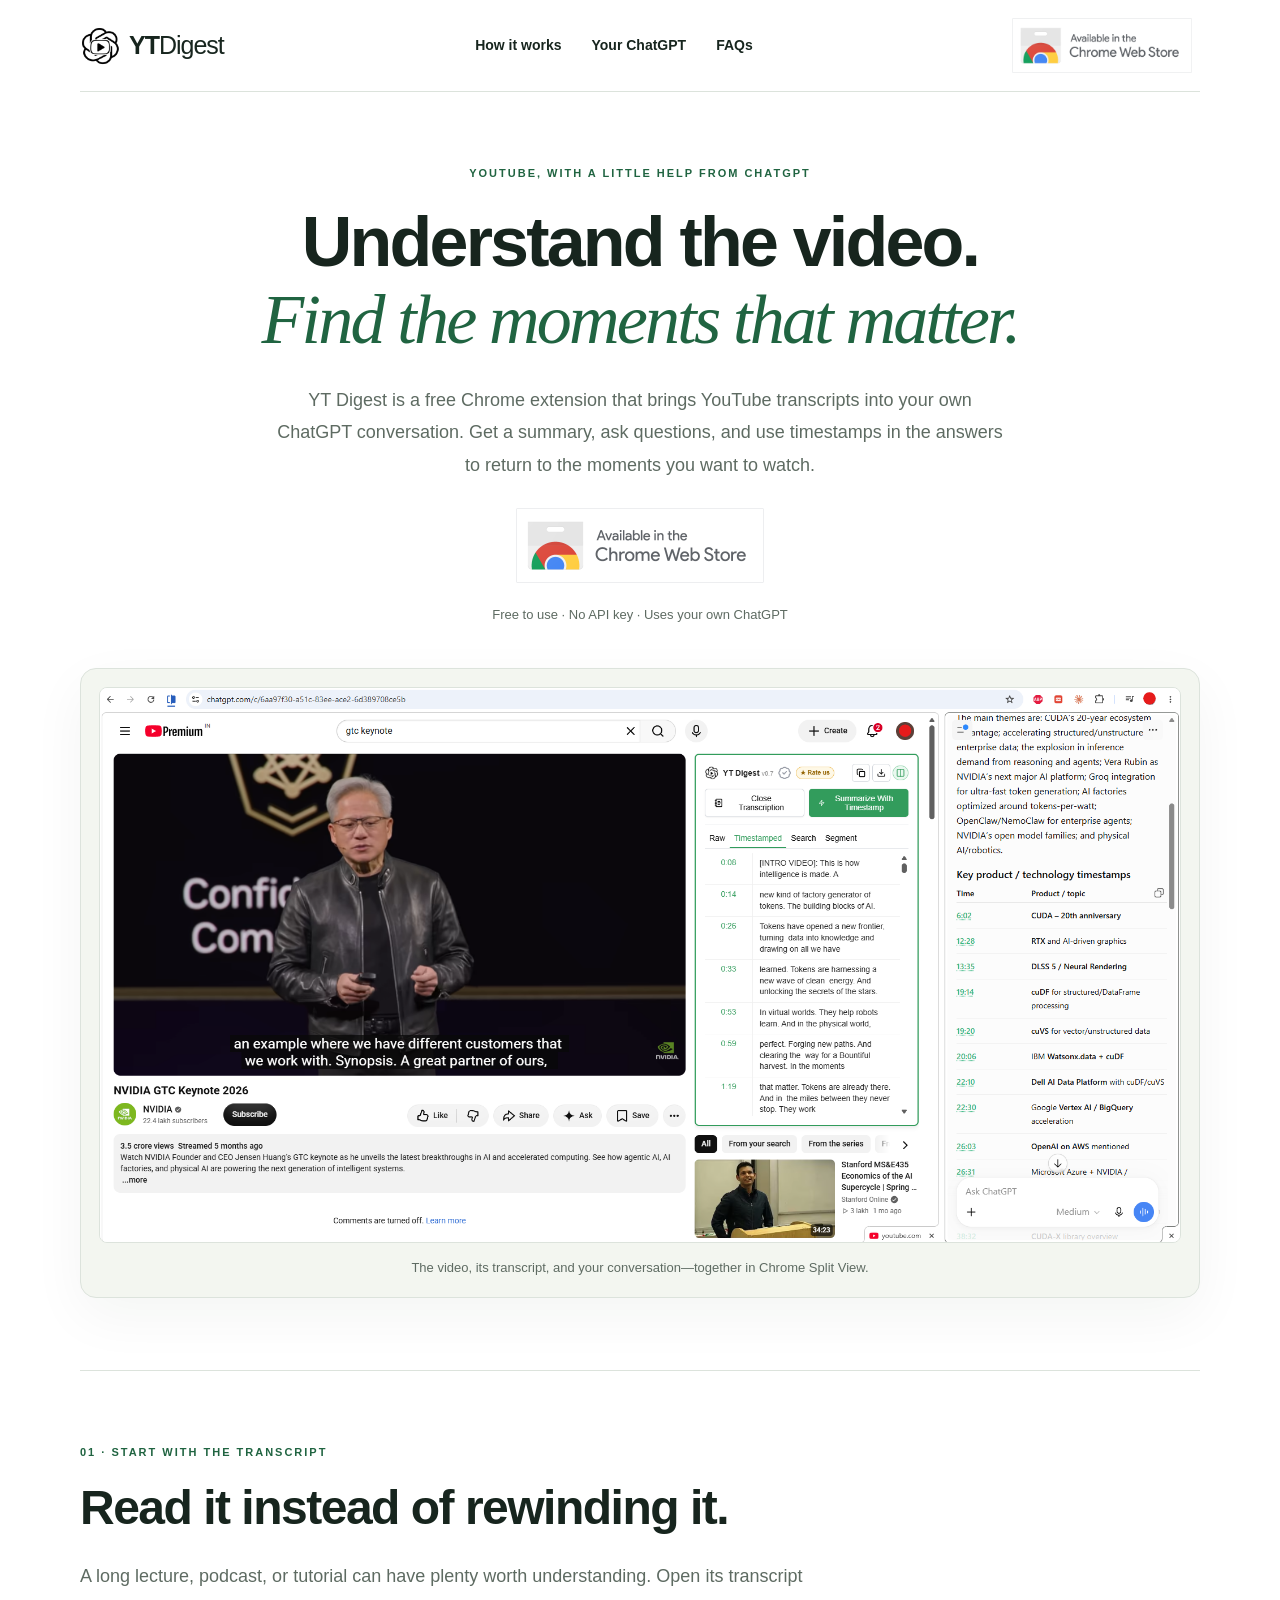
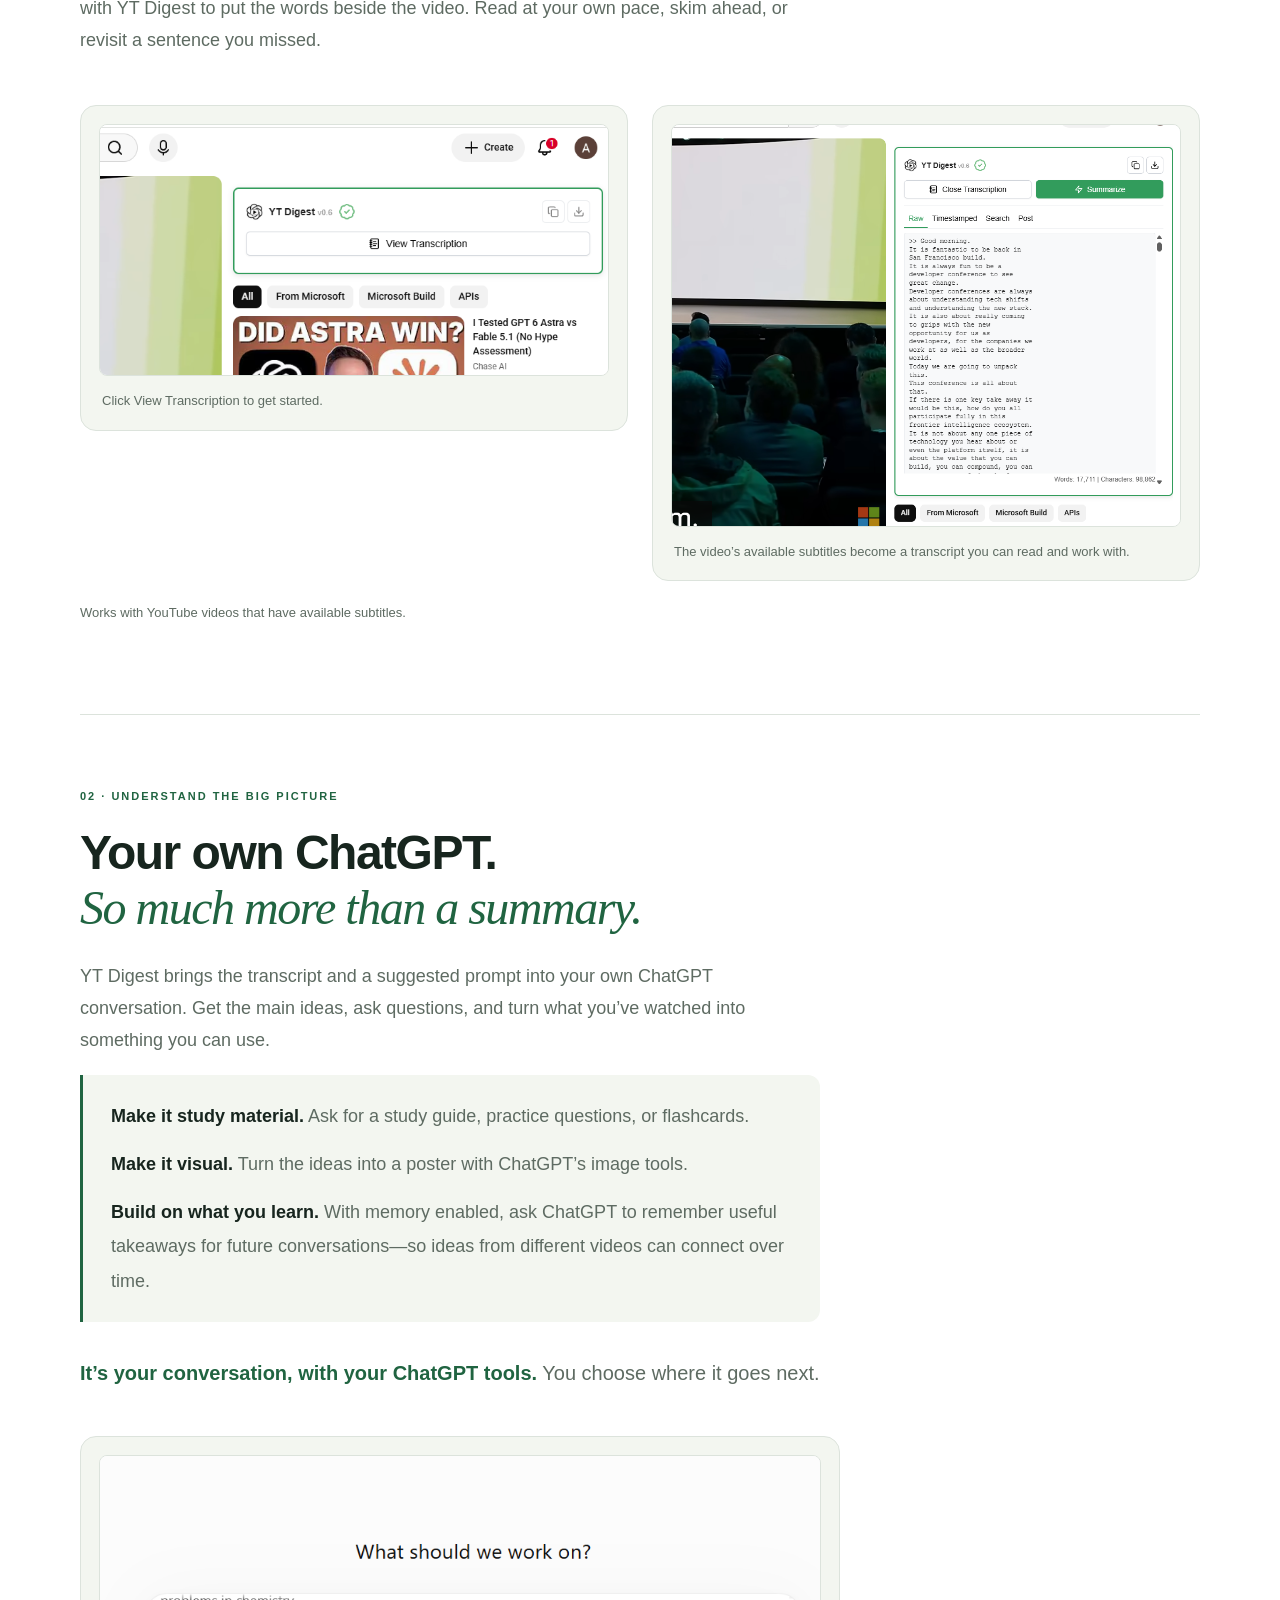
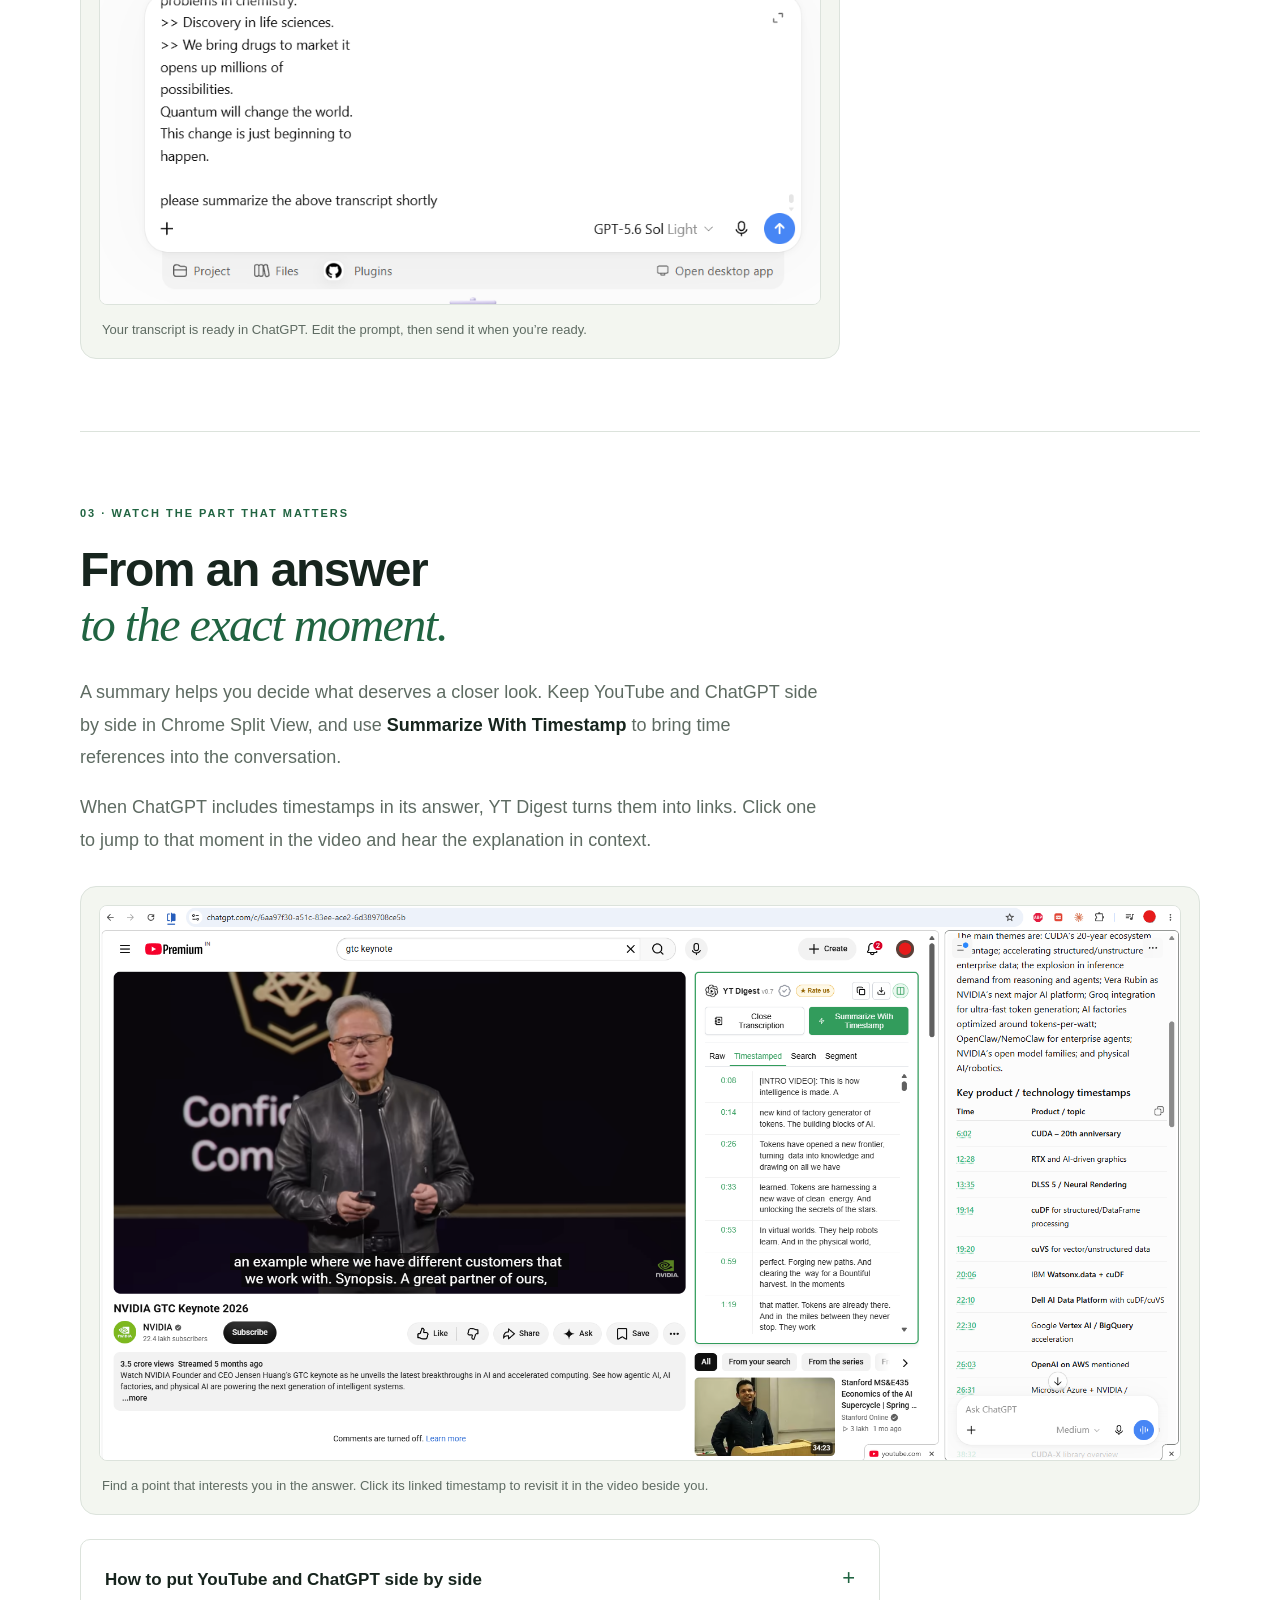
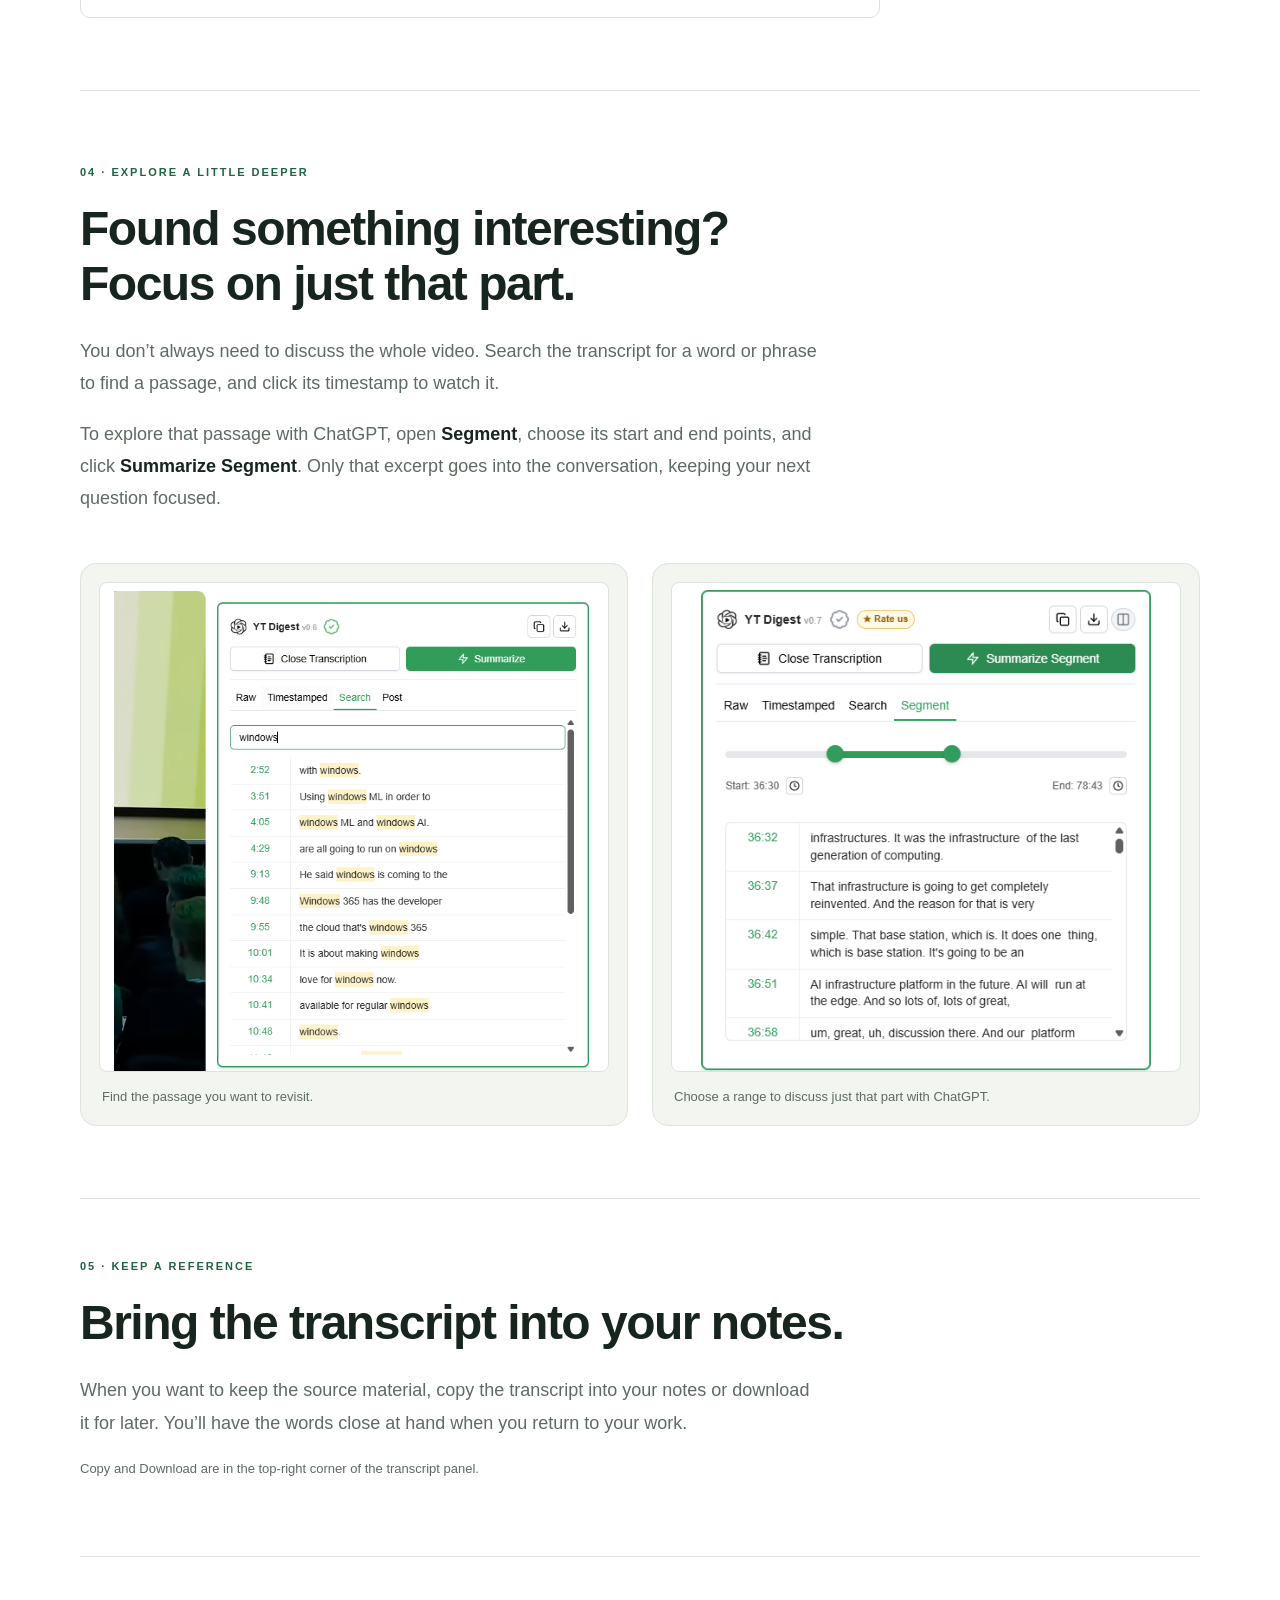
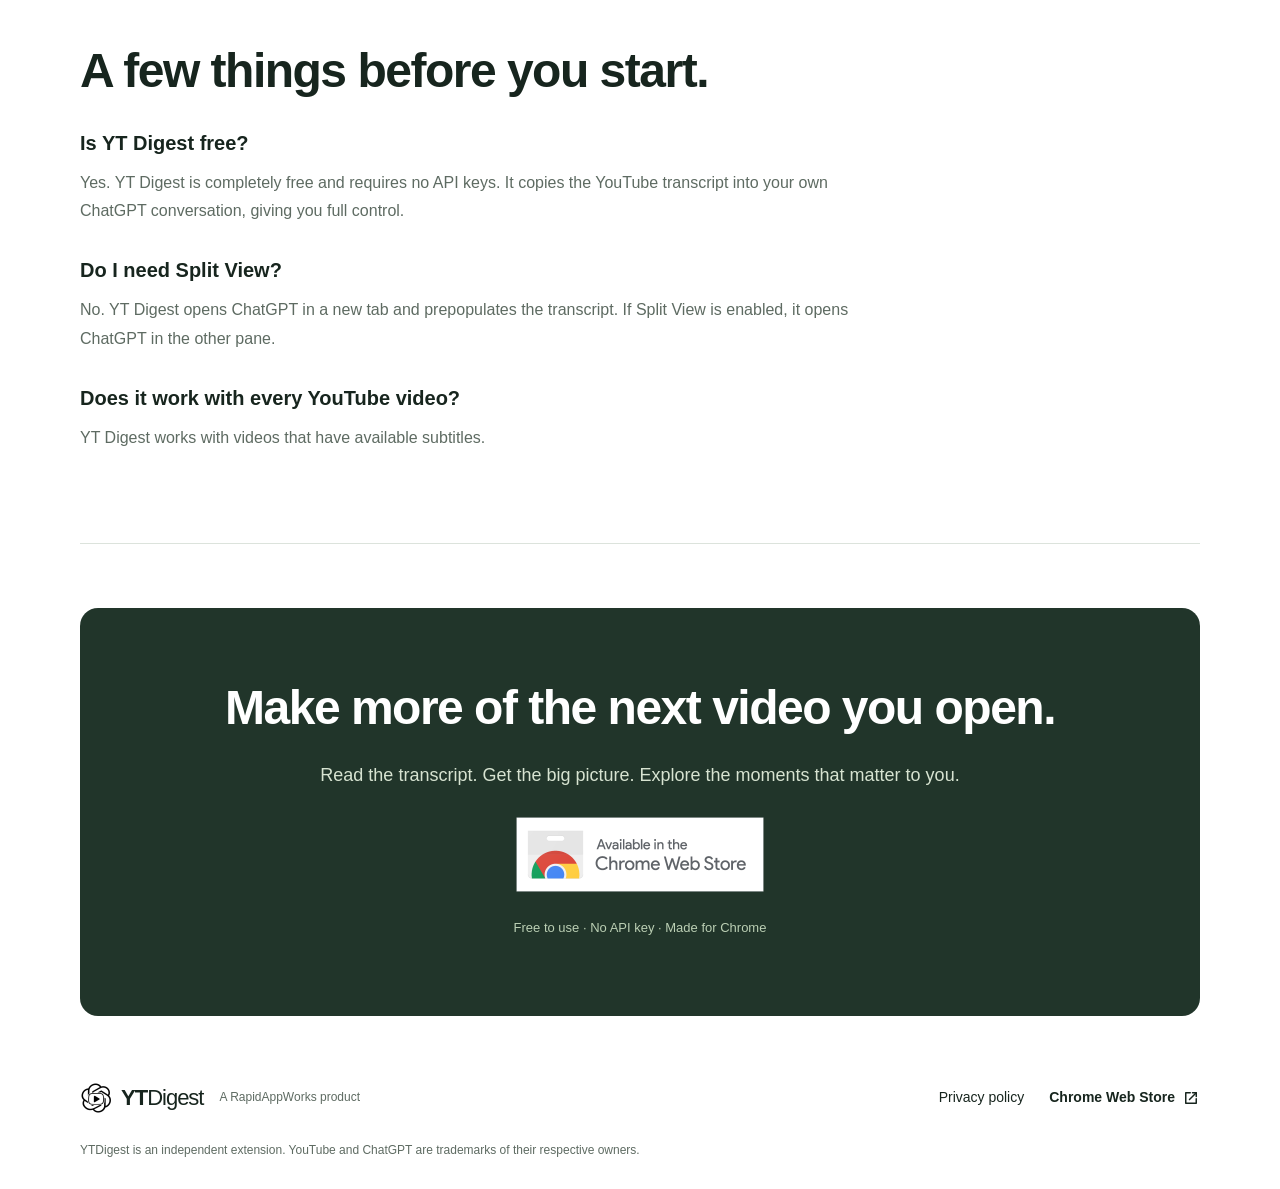
==== commit dd579a22: "Rework YT Digest landing page around coherent visitor journey" ====
--- a/yt-digest/index.html
+++ b/yt-digest/index.html
@@ -19,10 +19,10 @@
   <meta name="theme-color" content="#ffffff">
   <meta property="og:type" content="website">
   <meta property="og:site_name" content="YTDigest">
-  <meta property="og:title" content="YTDigest — Take YouTube to ChatGPT. Learn More in Less Time.">
+  <meta property="og:title" content="YTDigest — Understand the video. Find the moments that matter.">
   <meta property="og:description" content="Turn long videos into searchable text and useful ChatGPT summaries. Find the good part. Get the big picture. Keep your time.">
   <meta name="twitter:card" content="summary">
-  <meta name="twitter:title" content="YTDigest — Take YouTube to ChatGPT. Learn More in Less Time.">
+  <meta name="twitter:title" content="YTDigest — Understand the video. Find the moments that matter.">
   <meta name="twitter:description" content="Search transcripts, jump to timestamps, and summarize YouTube videos with ChatGPT. Free Chrome extension. No API keys.">
   <link rel="icon" href="../assets/ytdigest.png" type="image/png">
   <link rel="stylesheet" href="../vendor/splide/splide-core.min.css">
@@ -32,60 +32,81 @@
   <meta property="og:url" content="https://rapidappworks.com/yt-digest/">
   <script type="application/ld+json">{"@context":"https://schema.org","@type":"SoftwareApplication","name":"YT Digest - YouTube Transcription to ChatGPT","applicationCategory":"BrowserApplication","operatingSystem":"Chrome","description":"Read and search available YouTube transcripts, use ChatGPT side by side in Chrome Split View, and jump from answer timestamps to the original video.","installUrl":"https://chromewebstore.google.com/detail/yt-digest/bpmbdaijbeeekhkoenondkcgonoipckm","offers":{"@type":"Offer","price":"0","priceCurrency":"USD"},"featureList":["YouTube subtitle transcript extraction","Searchable transcripts","Timestamp navigation","ChatGPT summaries without API keys","Chrome Split View partner-pane summarization","Clickable ChatGPT timestamps that seek the paired video","Copy Formatted","Copy and download transcripts","Video segment summaries"]}</script>
 </head>
-<body>
-  <a class="skip" href="#main">Skip to content</a>
-  <header class="header wrap">
+<body><a class="skip" href="#main">Skip to content</a><header class="header wrap">
     <a class="brand" href="#" aria-label="YTDigest home"><img src="../assets/ytdigest.png" alt="" width="40" height="40"><span>YT<b>Digest</b></span></a>
-    <nav aria-label="Main navigation"><a href="#features">Features</a><a href="#how-it-works">How it works</a><a href="#faq">FAQs</a></nav>
+    <nav aria-label="Main navigation"><a href="#how-it-works">How it works</a><a href="#your-chatgpt">Your ChatGPT</a><a href="#faq">FAQs</a></nav>
     <a class="store-badge" href="https://chromewebstore.google.com/detail/yt-digest/bpmbdaijbeeekhkoenondkcgonoipckm" target="_blank" rel="noopener noreferrer"><img src="../assets/chrome-web-store-badge.png" alt="Available in the Chrome Web Store" width="248" height="75"></a>
-  </header>
-  <main id="main">
-    <section class="hero wrap">
-      <p class="eyebrow"><span class="status-dot"></span> GET TO THE POINT WITHOUT WATCHING EVERY MINUTE.</p>
-      <h1>Take YouTube to ChatGPT.<br><span>Learn More in <em>Less Time.</em></span></h1>
-      <p class="hero-copy">Read the transcript. Ask better questions. Find the moment that matters.<br class="desktop-break"> Now keep YouTube and ChatGPT side by side with Chrome Split View.</p>
-      <div class="hero-actions"><a class="store-badge" href="https://chromewebstore.google.com/detail/yt-digest/bpmbdaijbeeekhkoenondkcgonoipckm" target="_blank" rel="noopener noreferrer"><img src="../assets/chrome-web-store-badge.png" alt="Available in the Chrome Web Store" width="248" height="75"></a><a class="text-link" href="#how-it-works">See how it works <span aria-hidden="true">→</span></a></div>
-      <div class="assurances"><span>✓ Free to use</span><span>✓ No API keys</span><span>✓ Your own ChatGPT</span></div>
-      <figure class="real-hero split-hero"><div class="split-hero-full"><img src="../assets/split-view-workflow.png" width="1911" height="979" alt="Full Chrome browser showing the address bar and Split View icon, with YouTube and a YT Digest transcript beside ChatGPT timestamp links"></div><figcaption>One video. Your own conversation. Every useful moment within reach.</figcaption></figure>
+  </header><main id="main" class="story-page">
+    <section id="hero" class="story-section wrap">
+      <p class="label">YouTube, with a little help from ChatGPT</p>
+      <h1>Understand the video.<br><em>Find the moments that matter.</em></h1>
+      <p>YT Digest is a free Chrome extension that brings YouTube transcripts into your own ChatGPT conversation. Get a summary, ask questions, and use timestamps in the answers to return to the moments you want to watch.</p>
+      <a class="store-badge" href="https://chromewebstore.google.com/detail/yt-digest/bpmbdaijbeeekhkoenondkcgonoipckm" target="_blank" rel="noopener noreferrer"><img src="../assets/chrome-web-store-badge.png" alt="Available in the Chrome Web Store" width="248" height="75"></a>
+      <p class="note">Free to use · No API key · Uses your own ChatGPT</p>
+      <figure><img src="../assets/split-view-workflow.png" alt="YouTube video and YT Digest transcript beside a ChatGPT answer with timestamp links"><figcaption>The video, its transcript, and your conversation—together in Chrome Split View.</figcaption></figure>
     </section>
-    <div class="use-cases wrap"><span>MADE FOR YOUR NEXT DEEP DIVE</span><p>Lectures <span>·</span> Podcasts <span>·</span> Tutorials <span>·</span> Interviews</p></div>
-    <section class="split-intro wrap" aria-labelledby="split-intro-title">
-      <div class="split-intro-copy"><p class="eyebrow"><span class="new-feature-pill">NEW</span> INTRODUCING SPLIT VIEW</p><h2 id="split-intro-title">Stop switching tabs.<br><em>Start connecting ideas.</em></h2><p>YouTube on one side. ChatGPT on the other. Click a timestamp in an answer and jump straight to the moment in your video.</p><a class="split-intro-link" href="#split-view">See Split View in action <span aria-hidden="true">→</span></a><span class="split-intro-note">Four simple steps. A whole new way to explore.</span></div>
-      <a class="split-teaser" href="#split-view" aria-label="Discover how Split View connects ChatGPT timestamps to your YouTube video"><div class="teaser-bar"><span></span><span></span><span></span><b>ONE WORKSPACE. TWO PERSPECTIVES.</b></div><div class="teaser-panes"><div class="teaser-video"><span class="teaser-label">YOUTUBE</span><div class="teaser-play" aria-hidden="true">▶</div><div class="teaser-timeline"><span></span></div><span class="teaser-time">06:02 / Your next insight</span></div><div class="teaser-chat"><span class="teaser-label">CHATGPT</span><span class="teaser-line long"></span><span class="teaser-line"></span><span class="teaser-line short"></span><span class="teaser-timestamp">↗ 06:02 <small>Jump to this moment</small></span></div></div><div class="teaser-footer">Ask. Click. Watch. <span aria-hidden="true">↗</span></div></a>
+
+    <section id="how-it-works" class="story-section wrap">
+      <p class="label">01 · Start with the transcript</p>
+      <h2>Read it instead of rewinding it.</h2>
+      <p>A long lecture, podcast, or tutorial can have plenty worth understanding. Open its transcript with YT Digest to put the words beside the video. Read at your own pace, skim ahead, or revisit a sentence you missed.</p>
+      <div class="story-pair">
+        <figure><img src="../assets/transcript-button.png" alt="View Transcription button on YouTube" loading="lazy"><figcaption>Click View Transcription to get started.</figcaption></figure>
+        <figure><img src="../assets/transcript-open.png" alt="The opened YT Digest transcript panel" loading="lazy"><figcaption>The video’s available subtitles become a transcript you can read and work with.</figcaption></figure>
+      </div>
+      <p class="note" style="margin-top:20px">Works with YouTube videos that have available subtitles.</p>
     </section>
-<section class="section wrap" id="features"><div class="product-introduction"><p class="eyebrow">WHAT IS YT DIGEST?</p><h2>A two-hour video.<br><em>You’re looking for one good idea.</em></h2><p class="product-definition">YT Digest is a free Chrome extension that puts the YouTube transcript beside the video and takes it into your own ChatGPT conversation. Find the quote, unpack the explanation, or work with just the part you need.</p><div class="audience-notes"><article><h3>For the lecture you’re trying to follow.</h3><p>Read along, search for a term, and revisit the explanation without another round of scrubbing. Take the transcript to ChatGPT when you want to ask a question.</p></article><article><h3>For the podcast with one idea worth exploring.</h3><p>Find the passage that interests you. Select that segment and let ChatGPT focus on it, without the rest of the episode filling the conversation.</p></article></div><p class="product-transition">Here’s what you can do with it.</p></div>
-<article class="feature-row"><div class="feature-media"><div class="transcript-sequence" aria-label="Transcript walkthrough"><figure><div class="capture button-capture"><img src="../assets/transcript-button.png" alt="YTDigest View Transcription button on a YouTube video" loading="lazy"></div><figcaption><b>1.</b> Click View Transcription beside the video.</figcaption></figure><figure><div class="capture raw-capture"><img src="../assets/transcript-open.png" alt="YouTube transcript displayed in YTDigest’s Raw view" loading="lazy"></div><figcaption><b>2.</b> Read the extracted subtitles in the transcript panel.</figcaption></figure></div></div><div class="feature-explanation"><p class="eyebrow">01 / YOUTUBE TRANSCRIPTS</p><h3>Read it instead of rewinding it.</h3><p>Missed a definition while taking notes? Click <strong>View Transcription</strong> and read the video’s available subtitles beside it. Keep the explanation in front of you instead of replaying the same sentence.</p><ul><li>Read the text in Raw view.</li><li>Switch to Timestamped to follow the video line by line.</li><li>Works with videos that have available subtitles.</li></ul></div></article>
-<article class="feature-row reverse"><div class="feature-media"><figure><div class="capture chat-capture"><img src="../assets/chatgpt-prompt.png" alt="ChatGPT composer containing the video transcript and an editable summarization prompt" loading="lazy"></div><figcaption>The transcript and prompt are ready. You decide what to ask and when to send.</figcaption></figure></div><div class="feature-explanation"><p class="eyebrow">02 / CHATGPT SUMMARIES</p><h3>Ask about the bit that didn’t click.</h3><p>Click <strong>Summarize</strong> to bring the transcript into ChatGPT with an editable prompt. Ask for the argument in plain English, a breakdown of a difficult concept, or the takeaways you want in your notes. Then send it when you’re ready.</p><ul><li>Ask for a short summary, key takeaways, or a deeper explanation.</li><li>Continue with follow-up questions in your own chat.</li><li>No API key required. The prompt is never submitted automatically.</li></ul></div></article>
-<article class="feature-row"><div class="feature-media"><section class="splide shot-carousel" aria-label="Search and timestamp walkthrough"><div class="splide__track"><ul class="splide__list"><li class="splide__slide"><figure><div class="capture search-capture"><img src="../assets/transcript-search.png" alt="Search for windows in YTDigest with matching words highlighted and clickable timestamps" loading="lazy"></div><figcaption><b>Search.</b> Find a word or topic and see its matching timestamps.</figcaption></figure></li><li class="splide__slide"><figure><div class="capture timestamp-capture"><img src="../assets/transcript-timestamps.png" alt="Timestamped transcript with each line linked to a moment in the video" loading="lazy"></div><figcaption><b>Jump.</b> Click a timestamp to return to that moment.</figcaption></figure></li></ul></div></section></div><div class="feature-explanation"><p class="eyebrow">03 / SEARCH &amp; TIMESTAMPS</p><h3>“Where did they say that?” Found.</h3><p>You remember the phrase, not when it was said. Type it into <strong>Search</strong>, scan the matches, and click a timestamp to hear it in context. No hunting through a two-hour timeline.</p><ul><li>Locate a quote or explanation in a long podcast.</li><li>Review key moments from lectures and tutorials.</li><li>Use Timestamped view to navigate the full transcript.</li></ul></div></article>
-<article class="feature-row reverse"><div class="feature-media"><figure><div class="capture export-capture"><img src="../assets/transcript-open.png" alt="Close-up of YTDigest’s Copy and Download controls in the upper-right corner" loading="lazy"></div><div class="control-key"><span><b>1</b> Copy transcript</span><span><b>2</b> Download transcript</span></div><figcaption>Find Copy and Download in the top-right corner of the transcript panel.</figcaption></figure></div><div class="feature-explanation"><p class="eyebrow">04 / COPY &amp; DOWNLOAD</p><h3>Your notes shouldn’t start from a blank page.</h3><p>Copy the loaded transcript into your notes, or download it to keep a reference. Spend your time choosing what matters—not typing out what the speaker already said.</p><ul><li>Paste the transcript into your preferred notes app.</li><li>Save a copy for later reference.</li><li>Keep useful video content close to your work.</li></ul></div></article>
-<article class="feature-row"><div class="feature-media"><figure><div class="capture"><img src="../assets/summarize-segment.png" alt="YT Digest Segment tab with start and end range controls, a timestamped excerpt, and the Summarize Segment button" width="534" height="563" loading="lazy"></div><figcaption>Choose a range, review the excerpt, and click Summarize Segment.</figcaption></figure></div><div class="feature-explanation"><p class="eyebrow">05 / SUMMARIZE A SEGMENT</p><h3>Just this part.<br>That’s all ChatGPT needs.</h3><p>Want to unpack one explanation rather than the whole video? Open <strong>Segment</strong>, choose the start and end points, and click <strong>Summarize Segment</strong>. YT Digest takes only that excerpt into ChatGPT, keeping the context smaller and the conversation focused.</p><ul><li>Choose the range using the segment controls.</li><li>Review the selected transcript before summarizing.</li><li>Ask questions about that passage without bringing in the entire video.</li></ul></div></article></section>
-<section class="how section" id="how-it-works"><div class="wrap"><p class="eyebrow">FROM VIDEO TO INSIGHT</p><h2>From “Watch later”<br>to something you can use.</h2><div class="steps"><article><span class="step-number">01</span><h3>Add YTDigest to Chrome</h3><p>Install the extension from the Chrome Web Store.</p></article><article><span class="step-number">02</span><h3>Open a YouTube video</h3><p>Open a video, click <strong>View Transcript</strong> in the YTDigest panel, and let the transcript load.</p></article><article><span class="step-number">03</span><h3>Take it to ChatGPT</h3><p>Read the transcript, search for key ideas, or jump to any timestamp. Click <strong>Summarize</strong> to send the transcript to ChatGPT, then edit the prompt to summarize, ask questions, or focus on a selected segment.</p></article></div><a class="store-badge" href="https://chromewebstore.google.com/detail/yt-digest/bpmbdaijbeeekhkoenondkcgonoipckm" target="_blank" rel="noopener noreferrer"><img src="../assets/chrome-web-store-badge.png" alt="Available in the Chrome Web Store" width="248" height="75"></a></div></section>
-    <section class="section wrap split-story" id="split-view">
-      <div class="section-heading"><div><p class="eyebrow">NEW IN V0.7 / CHROME SPLIT VIEW</p><h2>Ask in ChatGPT.<br><em>Jump back to the exact moment.</em></h2></div><p>Keep the video and the conversation together. Go from a long transcript to the part you actually want to watch.</p></div>
-      <ol class="split-walkthrough">
-        <li class="split-step"><div class="split-step-copy"><p class="eyebrow">STEP 01 / OPEN SPLIT VIEW</p><h3>Right-click. Split the view.</h3><p>Open your YouTube video, right-click its browser tab, and choose <strong>Add tab to new split view</strong>. Chrome opens the side-by-side workspace. You don’t need to open ChatGPT yourself.</p></div><figure class="walkthrough-media menu-media"><img src="../assets/chrome-split-menu.png" width="403" height="228" alt="Chrome tab menu showing Add tab to new split view" loading="lazy"><figcaption>Start with Chrome’s right-click tab menu.</figcaption></figure></li>
-        <li class="split-step"><div class="split-step-copy"><p class="eyebrow">STEP 02 / CHOOSE YOUR SUMMARY</p><h3>Let YT Digest take it from here.</h3><p>Load the transcript in YT Digest, then click <strong>Summarize</strong> or <strong>Summarize With Timestamp</strong>. YT Digest automatically opens ChatGPT in the partner pane instead of adding another tab.</p><p class="recommendation"><strong>Recommended: Summarize With Timestamp.</strong> Keep the time references in the transcript so ChatGPT can point you back to useful moments.</p></div><figure class="walkthrough-media"><img src="../assets/split-view-ready.png" width="1914" height="982" alt="YouTube in Chrome Split View with the YT Digest Summarize With Timestamp button and another pane ready for ChatGPT" loading="lazy"><figcaption>The partner pane can start as another page—YT Digest will reuse it for ChatGPT.</figcaption></figure></li>
-        <li class="split-step"><div class="split-step-copy"><p class="eyebrow">STEP 03 / MAKE THE PROMPT YOURS</p><h3>Ask for the answer you need.</h3><p>YT Digest inserts the transcript and a suggested prompt into ChatGPT. Complete or edit the prompt, then send it to get your summary. Try asking for key takeaways with timestamps, or the moments that explain a particular topic.</p><p class="example-prompt">“Summarize the key ideas and include timestamps so I can revisit each moment.”</p></div><figure class="walkthrough-media"><img src="../assets/chatgpt-prompt.png" alt="ChatGPT composer with a transcript and editable summarization prompt inserted by YT Digest" loading="lazy"><figcaption>Your transcript is ready. Add your question and send.</figcaption></figure></li>
-        <li class="split-step"><div class="split-step-copy"><p class="eyebrow">STEP 04 / JUMP BACK TO THE VIDEO</p><h3>Read an answer. Click a moment.</h3><p>While Split View is active, YT Digest automatically detects timestamps in the latest ChatGPT answer and turns them into links. Click a timestamp to jump to that moment in the paired YouTube video—without leaving the conversation.</p><div class="indicator-shots"><img src="../assets/chatgpt-split-indicator.png" width="356" height="72" alt="ChatGPT Copy Formatted controls with the active Split View indicator" loading="lazy"></div></div><figure class="walkthrough-media answer-media"><img src="../assets/chatgpt-timestamp-links.png" width="410" height="942" alt="ChatGPT summary containing clickable green timestamp links to moments in the YouTube video" loading="lazy"><figcaption>Click a linked timestamp to watch the original moment.</figcaption></figure></li>
-      </ol>
-      <p class="split-exit-note">Leave Split View whenever you like. Both indicators update automatically, and the regular YT Digest workflow remains available.</p>
+
+    <section id="your-chatgpt" class="story-section wrap">
+      <p class="label">02 · Understand the big picture</p>
+      <h2>Your own ChatGPT.<br><em>So much more than a summary.</em></h2>
+      <p>YT Digest brings the transcript and a suggested prompt into your own ChatGPT conversation. Get the main ideas, ask questions, and turn what you’ve watched into something you can use.</p>
+      <p class="possibilities"><strong>Make it study material.</strong> Ask for a study guide, practice questions, or flashcards.<br><strong>Make it visual.</strong> Turn the ideas into a poster with ChatGPT’s image tools.<br><strong>Build on what you learn.</strong> With memory enabled, ask ChatGPT to remember useful takeaways for future conversations—so ideas from different videos can connect over time.</p>
+      <p class="ownership"><strong>It’s your conversation, with your ChatGPT tools.</strong> You choose where it goes next.</p>
+      <figure class="narrow"><img src="../assets/chatgpt-prompt.png" alt="A transcript and suggested summary prompt prepared in ChatGPT" loading="lazy"><figcaption>Your transcript is ready in ChatGPT. Edit the prompt, then send it when you’re ready.</figcaption></figure>
     </section>
-    <section class="section wrap faq" id="faq"><div><p class="eyebrow">GOOD QUESTIONS</p><h2>A little more<br>before you install.</h2></div><div class="answers">
-      <details open><summary>What is YTDigest?</summary><p>YTDigest is a Chrome extension that extracts available YouTube transcripts, makes them searchable, and sends transcript text to ChatGPT for summaries and questions. It also lets you navigate videos by timestamp and work with selected segments.</p></details>
-      <details><summary>Is YTDigest free to use?</summary><p>Yes. YTDigest is free to use and does not require an API key.</p></details>
-      <details><summary>Does it work on videos without subtitles?</summary><p>YTDigest currently works with videos that have available subtitles.</p></details>
-      <details><summary>Can I ask ChatGPT questions about the video?</summary><p>Yes. Once the transcript is in ChatGPT, you can ask follow-up questions, request an explanation, or explore a topic in more detail. Check important answers against the original video.</p></details>
-      <details><summary>How does Chrome Split View work with YTDigest?</summary><p>Right-click your YouTube tab and choose Add tab to new split view. Load the transcript and click Summarize or, preferably, Summarize With Timestamp. YTDigest opens ChatGPT in the partner pane and prepares an editable prompt. Send your prompt, then click timestamps in the latest answer to seek the paired video. Chrome creates the split; YTDigest detects and uses it. On Chrome versions without compatible Split View support, the regular workflow remains available.</p></details>
-      <details><summary>Do I need a ChatGPT account or an API key?</summary><p>No API key is needed. You use the ChatGPT website with its own account requirements and usage limits. YTDigest prepares an editable prompt; it does not submit it automatically.</p></details>
-      <details><summary>Where can I check permissions and privacy?</summary><p>Read our <a href="privacy-policy/" target="_blank" rel="noopener noreferrer">privacy policy</a>. Anonymous product analytics is optional and off by default, with a toggle in the extension popup.</p></details>
-    </div></section>
-    <section class="final-cta wrap"><h2>Take YouTube to ChatGPT.<br>Learn More in <em>Less Time.</em></h2><a class="store-badge" href="https://chromewebstore.google.com/detail/yt-digest/bpmbdaijbeeekhkoenondkcgonoipckm" target="_blank" rel="noopener noreferrer"><img src="../assets/chrome-web-store-badge.png" alt="Available in the Chrome Web Store" width="248" height="75"></a><p class="cta-note">Free to use · No API keys · Made for Chrome</p></section>
-  </main>
-  <footer class="wrap"><div class="footer-brand"><a class="brand" href="#"><img src="../assets/ytdigest.png" alt="" width="32" height="32"><span>YT<b>Digest</b></span></a><span>A RapidAppWorks product</span></div><div class="footer-links"><a href="privacy-policy/" target="_blank" rel="noopener noreferrer">Privacy policy</a><a class="external-link" href="https://chromewebstore.google.com/detail/yt-digest/bpmbdaijbeeekhkoenondkcgonoipckm" target="_blank" rel="noopener noreferrer"><span>Chrome Web Store</span><svg viewBox="0 0 24 24" aria-hidden="true"><path d="M14 5h5v5"></path><path d="M10 14 19 5"></path><path d="M19 13v6H5V5h6"></path></svg></a></div><p>YTDigest is an independent extension. YouTube and ChatGPT are trademarks of their respective owners.</p></footer>
-</body>
-</html>
-
-
-
-
-
+
+    <section id="split-view" class="story-section wrap">
+      <p class="label">03 · Watch the part that matters</p>
+      <h2>From an answer<br><em>to the exact moment.</em></h2>
+      <p>A summary helps you decide what deserves a closer look. Keep YouTube and ChatGPT side by side in Chrome Split View, and use <strong>Summarize With Timestamp</strong> to bring time references into the conversation.</p>
+      <p>When ChatGPT includes timestamps in its answer, YT Digest turns them into links. Click one to jump to that moment in the video and hear the explanation in context.</p>
+      <figure><img src="../assets/split-view-workflow.png" alt="A ChatGPT answer with timestamps alongside the paired YouTube video" loading="lazy"><figcaption>Find a point that interests you in the answer. Click its linked timestamp to revisit it in the video beside you.</figcaption></figure>
+      <details style="margin-top:24px"><summary>How to put YouTube and ChatGPT side by side</summary><p><strong>Available in Chrome version 153 onwards.</strong> Right-click your YouTube tab and choose <strong>Add tab to new split view</strong>. Load the transcript, then click <strong>Summarize With Timestamp</strong>. YT Digest opens ChatGPT in the other pane and prepares your prompt. Ask for a summary with timestamps, then send it.</p></details>
+    </section>
+
+    <section id="explore" class="story-section wrap">
+      <p class="label">04 · Explore a little deeper</p>
+      <h2>Found something interesting?<br>Focus on just that part.</h2>
+      <p>You don’t always need to discuss the whole video. Search the transcript for a word or phrase to find a passage, and click its timestamp to watch it.</p>
+      <p>To explore that passage with ChatGPT, open <strong>Segment</strong>, choose its start and end points, and click <strong>Summarize Segment</strong>. Only that excerpt goes into the conversation, keeping your next question focused.</p>
+      <div class="story-pair">
+        <figure><img src="../assets/transcript-search.png" alt="Transcript search with highlighted matches and timestamps" loading="lazy"><figcaption>Find the passage you want to revisit.</figcaption></figure>
+        <figure><img src="../assets/summarize-segment.png" alt="Segment controls for selecting a transcript excerpt to summarize" loading="lazy"><figcaption>Choose a range to discuss just that part with ChatGPT.</figcaption></figure>
+      </div>
+    </section>
+
+    <section id="keep" class="story-section wrap">
+      <p class="label">05 · Keep a reference</p>
+      <h2>Bring the transcript into your notes.</h2>
+      <p>When you want to keep the source material, copy the transcript into your notes or download it for later. You’ll have the words close at hand when you return to your work.</p>
+      <p class="note">Copy and Download are in the top-right corner of the transcript panel.</p>
+    </section>
+
+    <section id="faq" class="story-section wrap">
+      <h2>A few things before you start.</h2>
+      <h3>Is YT Digest free?</h3>
+      <p>Yes. YT Digest is completely free and requires no API keys. It copies the YouTube transcript into your own ChatGPT conversation, giving you full control.</p>
+      <h3>Do I need Split View?</h3>
+      <p>No. YT Digest opens ChatGPT in a new tab and prepopulates the transcript. If Split View is enabled, it opens ChatGPT in the other pane.</p>
+      <h3>Does it work with every YouTube video?</h3>
+      <p>YT Digest works with videos that have available subtitles.</p>
+    </section>
+
+    <section id="get-started" class="story-section wrap">
+      <h2>Make more of the next video you open.</h2>
+      <p>Read the transcript. Get the big picture. Explore the moments that matter to you.</p>
+      <a class="store-badge" href="https://chromewebstore.google.com/detail/yt-digest/bpmbdaijbeeekhkoenondkcgonoipckm" target="_blank" rel="noopener noreferrer"><img src="../assets/chrome-web-store-badge.png" alt="Available in the Chrome Web Store" width="248" height="75"></a>
+      <p class="note">Free to use · No API key · Made for Chrome</p>
+    </section>
+  </main><footer class="wrap"><div class="footer-brand"><a class="brand" href="#"><img src="../assets/ytdigest.png" alt="" width="32" height="32"><span>YT<b>Digest</b></span></a><span>A RapidAppWorks product</span></div><div class="footer-links"><a href="privacy-policy/" target="_blank" rel="noopener noreferrer">Privacy policy</a><a class="external-link" href="https://chromewebstore.google.com/detail/yt-digest/bpmbdaijbeeekhkoenondkcgonoipckm" target="_blank" rel="noopener noreferrer"><span>Chrome Web Store</span><svg viewBox="0 0 24 24" aria-hidden="true"><path d="M14 5h5v5"></path><path d="M10 14 19 5"></path><path d="M19 13v6H5V5h6"></path></svg></a></div><p>YTDigest is an independent extension. YouTube and ChatGPT are trademarks of their respective owners.</p></footer></body></html>
--- a/yt-digest/page.css
+++ b/yt-digest/page.css
@@ -1,6 +1,45 @@
-.split-hero{max-width:1120px;margin-top:12px}.split-hero-crop{overflow:hidden;aspect-ratio:1911/850;position:relative;background:#f4f6f2}.split-hero-crop img{display:block;width:100%;height:auto;position:absolute;top:0;left:0;transform:translateY(-4.5%)}.split-hero figcaption{background:#f3f6f0;padding:13px 20px;font-size:14px}.split-story{padding-bottom:32px}.split-story .section-heading{align-items:center}.split-story .section-heading>div{max-width:730px}.split-story h2{font-size:clamp(34px,4vw,48px)}.split-showcase{display:grid;grid-template-columns:1.4fr 1fr;gap:44px;align-items:center;background:#f1f6ee;border:1px solid #d7e4cf;border-radius:20px;padding:30px}.split-showcase figure{margin:0;min-width:0}.split-showcase figure>img{display:block;width:100%;height:auto;border-radius:10px;border:1px solid #dce3dc}.split-showcase figcaption{text-align:left;padding:13px 0 0;font-size:13px}.split-benefits article{position:relative;padding:0 0 22px 38px;margin-bottom:22px;border-bottom:1px solid #d7e4cf}.split-benefits article:last-child{border:0;margin-bottom:0;padding-bottom:0}.split-benefits article>span{position:absolute;left:0;top:3px;color:#206441;font-size:12px;font-weight:700}.split-benefits h3{font-size:23px;line-height:1.25;letter-spacing:-.5px;margin:0 0 10px}.split-benefits p,.split-support p{font-size:15px;color:var(--muted);margin:0;line-height:1.65}.split-support{display:grid;grid-template-columns:1fr 1fr;gap:24px;margin-top:24px}.split-support article{padding:27px;border:1px solid var(--line);border-radius:14px;background:#fff}.split-support h3{font-size:25px;letter-spacing:-.5px;margin:10px 0}.split-support .eyebrow{font-size:11px;color:var(--accent)}.split-support article>img{display:block;margin-top:22px;width:min(100%,340px);height:auto;border-radius:8px}.indicator-shots{display:grid;gap:15px;margin-top:22px;max-width:396px}.indicator-shots img{display:block;width:100%;height:auto;border-radius:8px}.split-story+.section{padding-top:55px}.hero-copy{max-width:760px}@media(max-width:850px){.split-showcase{grid-template-columns:1fr;padding:22px;gap:28px}.split-benefits{display:grid;grid-template-columns:repeat(3,1fr);gap:20px}.split-benefits article{border:0;margin:0;padding:0}.split-benefits article>span{position:static;display:block;margin-bottom:8px}.split-benefits h3{font-size:21px}}@media(max-width:650px){.split-support{grid-template-columns:1fr}.split-benefits{grid-template-columns:1fr}.split-benefits article{padding-bottom:18px;border-bottom:1px solid #d7e4cf}.split-showcase{padding:15px;border-radius:14px}.split-hero-crop{aspect-ratio:1.65}.split-hero-crop img{width:125%;max-width:none;left:-16%}.split-support article{padding:22px}.split-hero figcaption{font-size:12px}.split-story{padding-bottom:10px}}
-.split-hero-full img{display:block;width:100%;height:auto}
-.split-walkthrough{list-style:none;padding:0;margin:0}.split-step{display:grid;grid-template-columns:.85fr 1.3fr;gap:50px;align-items:center;padding:42px 0;border-top:1px solid var(--line)}.split-step-copy h3{font-size:32px;line-height:1.2;letter-spacing:-.8px;margin:14px 0}.split-step-copy p{color:var(--muted)}.split-step-copy .eyebrow{color:var(--accent);font-size:11px}.walkthrough-media{margin:0;padding:18px;background:#f1f6ee;border:1px solid #d7e4cf;border-radius:15px;min-width:0}.walkthrough-media>img{display:block;width:100%;height:auto;border-radius:8px}.walkthrough-media figcaption{padding:14px 0 0;text-align:left;font-size:13px}.menu-media{max-width:460px;justify-self:center;width:100%}.answer-media{max-width:390px;justify-self:center;width:100%}.recommendation{padding:14px 17px;background:#eef5e8;border-left:3px solid var(--accent);font-size:14px;border-radius:0 6px 6px 0}.example-prompt{font-family:Georgia,serif;font-style:italic;padding-left:18px;border-left:2px solid #c8d8bf}.split-exit-note{text-align:center;color:var(--muted);font-size:14px;border-top:1px solid var(--line);padding-top:25px}@media(max-width:800px){.split-step{grid-template-columns:1fr;gap:20px;padding:30px 0}.split-step-copy h3{font-size:28px}.walkthrough-media{padding:12px}.menu-media,.answer-media{justify-self:start}}
-.split-intro{display:flex;align-items:center;justify-content:space-between;gap:45px;margin-top:38px;padding:32px 38px;background:#21352a;color:#fff;border-radius:16px}.split-intro .eyebrow{color:#c8e2a5;font-size:11px}.split-intro h2{font-size:34px;margin:12px 0;letter-spacing:-1px}.split-intro h2 em{color:#c8e2a5}.split-intro p:not(.eyebrow){max-width:620px;margin:0;color:#d2ddcf;font-size:15px}.split-intro-link{flex-shrink:0;display:flex;align-items:center;gap:20px;padding:15px 19px;border:1px solid #6d866d;border-radius:8px;font-size:14px;font-weight:700}.split-intro-link:hover{background:#354c3b}.split-intro-link span{font-size:22px}.split-story{padding-top:70px}@media(max-width:800px){.split-intro{flex-direction:column;align-items:flex-start;gap:23px;padding:27px}.split-intro h2{font-size:29px}.split-intro-link{font-size:13px}}
-.split-intro{position:relative;overflow:hidden;background:radial-gradient(ellipse at 95% 10%,#456c3f 0,transparent 55%),#172f23;padding:42px;gap:42px;box-shadow:0 16px 45px #17332318}.split-intro-copy{flex:1;min-width:0}.split-intro .eyebrow{letter-spacing:1.8px;gap:10px}.new-feature-pill{padding:3px 8px;border-radius:5px;background:#d7f786;color:#203719;font-size:10px;letter-spacing:1px}.split-intro h2{font-size:clamp(31px,3.3vw,43px);line-height:1.12;margin:20px 0 16px}.split-intro h2 em{color:#d7f786}.split-intro p:not(.eyebrow){max-width:530px;font-size:16px}.split-intro-link{display:inline-flex;background:#d7f786;color:#173020;border:0;margin-top:24px;padding:14px 21px;box-shadow:0 4px 0 #8eac56;transition:transform .2s,background .2s}.split-intro-link:hover{background:#e6ffa8;transform:translateY(-2px)}.split-intro-note{display:block;font-size:12px;color:#b8cbb9;margin-top:13px}.split-teaser{display:block;flex:0 0 39%;transform:rotate(-2deg);border:1px solid #a1bd823d;border-radius:14px;background:#f6f9ee;box-shadow:0 20px 35px #00150855;overflow:hidden;transition:transform .2s}.split-teaser:hover{transform:rotate(0deg) translateY(-3px)}.teaser-bar{display:flex;gap:5px;align-items:center;padding:13px 14px;background:#e7eddf;color:#536447}.teaser-bar>span{width:6px;height:6px;border-radius:50%;background:#a6b49b}.teaser-bar b{margin-left:auto;font-size:8px;letter-spacing:.6px}.teaser-panes{display:grid;grid-template-columns:1fr 1fr;gap:7px;padding:12px}.teaser-label{font-size:9px;letter-spacing:1.4px;font-weight:700}.teaser-video{padding:13px;background:linear-gradient(140deg,#263e2d,#101e17);border-radius:7px;min-height:165px;color:#d9e9ce}.teaser-play{display:grid;place-items:center;height:78px;font-size:25px;color:#e0faad}.teaser-timeline{height:3px;background:#60725c}.teaser-timeline>span{display:block;width:40%;height:3px;background:#d7f786}.teaser-time{display:block;font-size:8px;margin-top:8px}.teaser-chat{padding:13px 10px;color:#24422b;background:white;border:1px solid #dfe7d7;border-radius:7px}.teaser-line{display:block;height:5px;width:85%;background:#dbe5d3;margin-top:10px;border-radius:3px}.teaser-line.long{width:100%;margin-top:27px}.teaser-line.short{width:60%}.teaser-timestamp{display:block;color:#23613b;background:#edf7de;border:1px solid #b8d58c;border-radius:5px;padding:7px;margin-top:17px;font-size:15px;font-weight:700}.teaser-timestamp small{display:block;font-weight:400;font-size:8px;margin-top:2px}.teaser-footer{display:flex;justify-content:space-between;color:#35543b;padding:1px 15px 12px;font-size:11px;font-weight:700}@media(max-width:800px){.split-intro{padding:30px;gap:30px}.split-teaser{width:min(100%,420px);flex-basis:auto;align-self:center}.split-intro h2{font-size:34px}}@media(prefers-reduced-motion:reduce){.split-intro-link,.split-teaser{transition:none}.split-teaser{transform:none}}
-.product-introduction{padding:22px 0 30px;max-width:100%}.product-introduction>.eyebrow{color:var(--accent);font-size:13px;letter-spacing:2px}.product-introduction h2{font-size:clamp(36px,4.4vw,54px);max-width:850px;margin:20px 0}.product-definition{max-width:760px;font-size:19px;line-height:1.75;color:var(--muted)}.audience-notes{display:grid;grid-template-columns:1fr 1fr;gap:40px;margin-top:36px;padding-top:26px;border-top:1px solid var(--line)}.audience-notes h3{font-size:23px;letter-spacing:-.5px;line-height:1.3;margin:0 0 10px}.audience-notes p{color:var(--muted);margin:0;max-width:470px}.product-transition{font-size:13px;font-weight:700;letter-spacing:.8px;color:var(--accent);margin:35px 0 0}#features{padding-top:95px}@media(max-width:650px){#features{padding-top:65px}.audience-notes{grid-template-columns:1fr;gap:27px}.product-definition{font-size:17px}.product-introduction h2{font-size:36px}}
+/* Screenshot-led landing page */
+.story-page .story-section{padding-block:72px;border-bottom:1px solid var(--line)}
+.story-page h2{font-size:clamp(32px,4.1vw,48px);line-height:1.15;letter-spacing:-1.5px;margin:14px 0 24px;max-width:850px}
+.story-page p{max-width:740px;color:var(--muted);font-size:18px;line-height:1.8;margin:0 0 18px}
+.story-page p strong{color:var(--ink)}
+.story-page .label{font-size:11px;letter-spacing:2px;text-transform:uppercase;font-weight:700;color:var(--accent)}
+.story-page figure{margin:30px 0 0;padding:18px;background:var(--soft);border:1px solid var(--line);border-radius:16px;min-width:0}
+.story-page figure img{display:block;width:100%;height:auto;border:1px solid var(--line);border-radius:8px;background:#fff}
+.story-page figcaption{font-size:13px;line-height:1.65;color:var(--muted);padding:14px 3px 0;text-align:left}
+.story-page .story-pair{display:grid;grid-template-columns:1fr 1fr;gap:24px;align-items:start}
+.story-page .story-pair img{max-height:490px;object-fit:contain}
+.story-page .narrow{max-width:760px}
+.story-page .note{font-size:13px}
+.story-page #hero{text-align:center;padding-top:72px}
+.story-page #hero h1{font-size:clamp(42px,5.7vw,70px);line-height:1.1;margin:20px auto 26px;letter-spacing:-2.8px}
+.story-page #hero p{margin-inline:auto}
+.story-page #hero .store-badge{margin-block:9px 20px}
+.story-page #hero figure{margin-top:42px;box-shadow:0 18px 55px #17251e0c}
+.story-page #hero figcaption{text-align:center}
+.story-page .possibilities{padding:24px 28px;border-left:3px solid var(--accent);background:var(--soft);border-radius:0 12px 12px 0;line-height:1.9}
+.story-page .possibilities br{display:block;content:"";margin-top:14px}
+.story-page .ownership{padding:15px 0;font-size:20px}
+.story-page .ownership strong{color:var(--accent)}
+.story-page details{margin-top:24px;max-width:800px;border:1px solid var(--line);padding:20px 24px;border-radius:10px}
+.story-page summary{cursor:pointer;font-weight:700}
+.story-page details p{font-size:16px;margin:16px 0 0}
+.story-page #keep{padding-block:58px}
+.story-page #faq h3{font-size:20px;margin:28px 0 9px}
+.story-page #faq p{font-size:16px;max-width:780px}
+.story-page #get-started{background:#21352a;color:#fff;text-align:center;border:0;border-radius:18px;padding:58px 28px;margin-top:64px;margin-bottom:64px}
+.story-page #get-started h2{margin-inline:auto}
+.story-page #get-started p{color:#d7e3d1;margin-inline:auto}
+.story-page #get-started .note{color:#bbcfb4;margin-top:16px}
+@media(max-width:700px){
+.story-page .story-section{padding-block:48px}
+.story-page #hero{padding-top:42px}
+.story-page #hero h1{letter-spacing:-1.6px;font-size:42px}
+.story-page h2{letter-spacing:-1px}
+.story-page p{font-size:16px}
+.story-page .story-pair{grid-template-columns:1fr;gap:0}
+.story-page figure{padding:10px;border-radius:12px}
+.story-page .possibilities{padding:19px}
+.story-page .ownership{font-size:18px}
+.story-page #get-started{margin-block:38px;padding:40px 20px}
+}
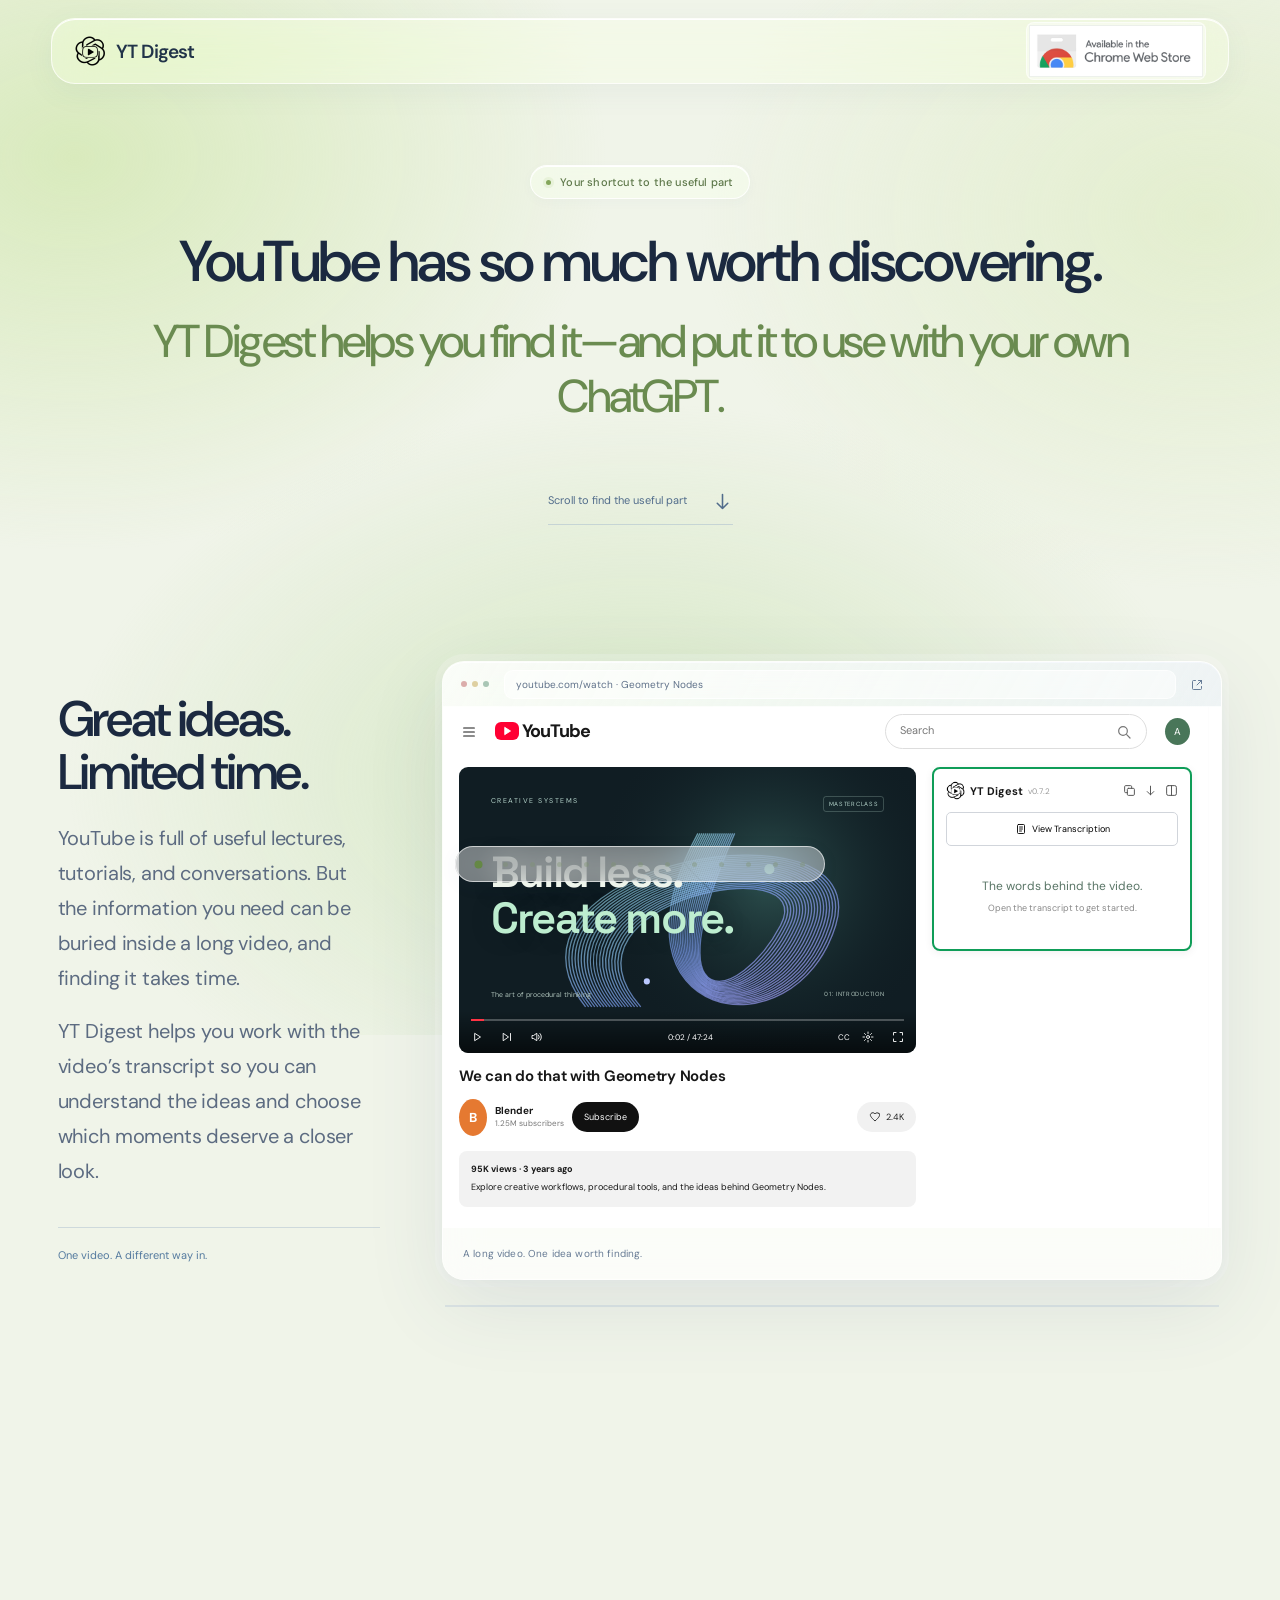
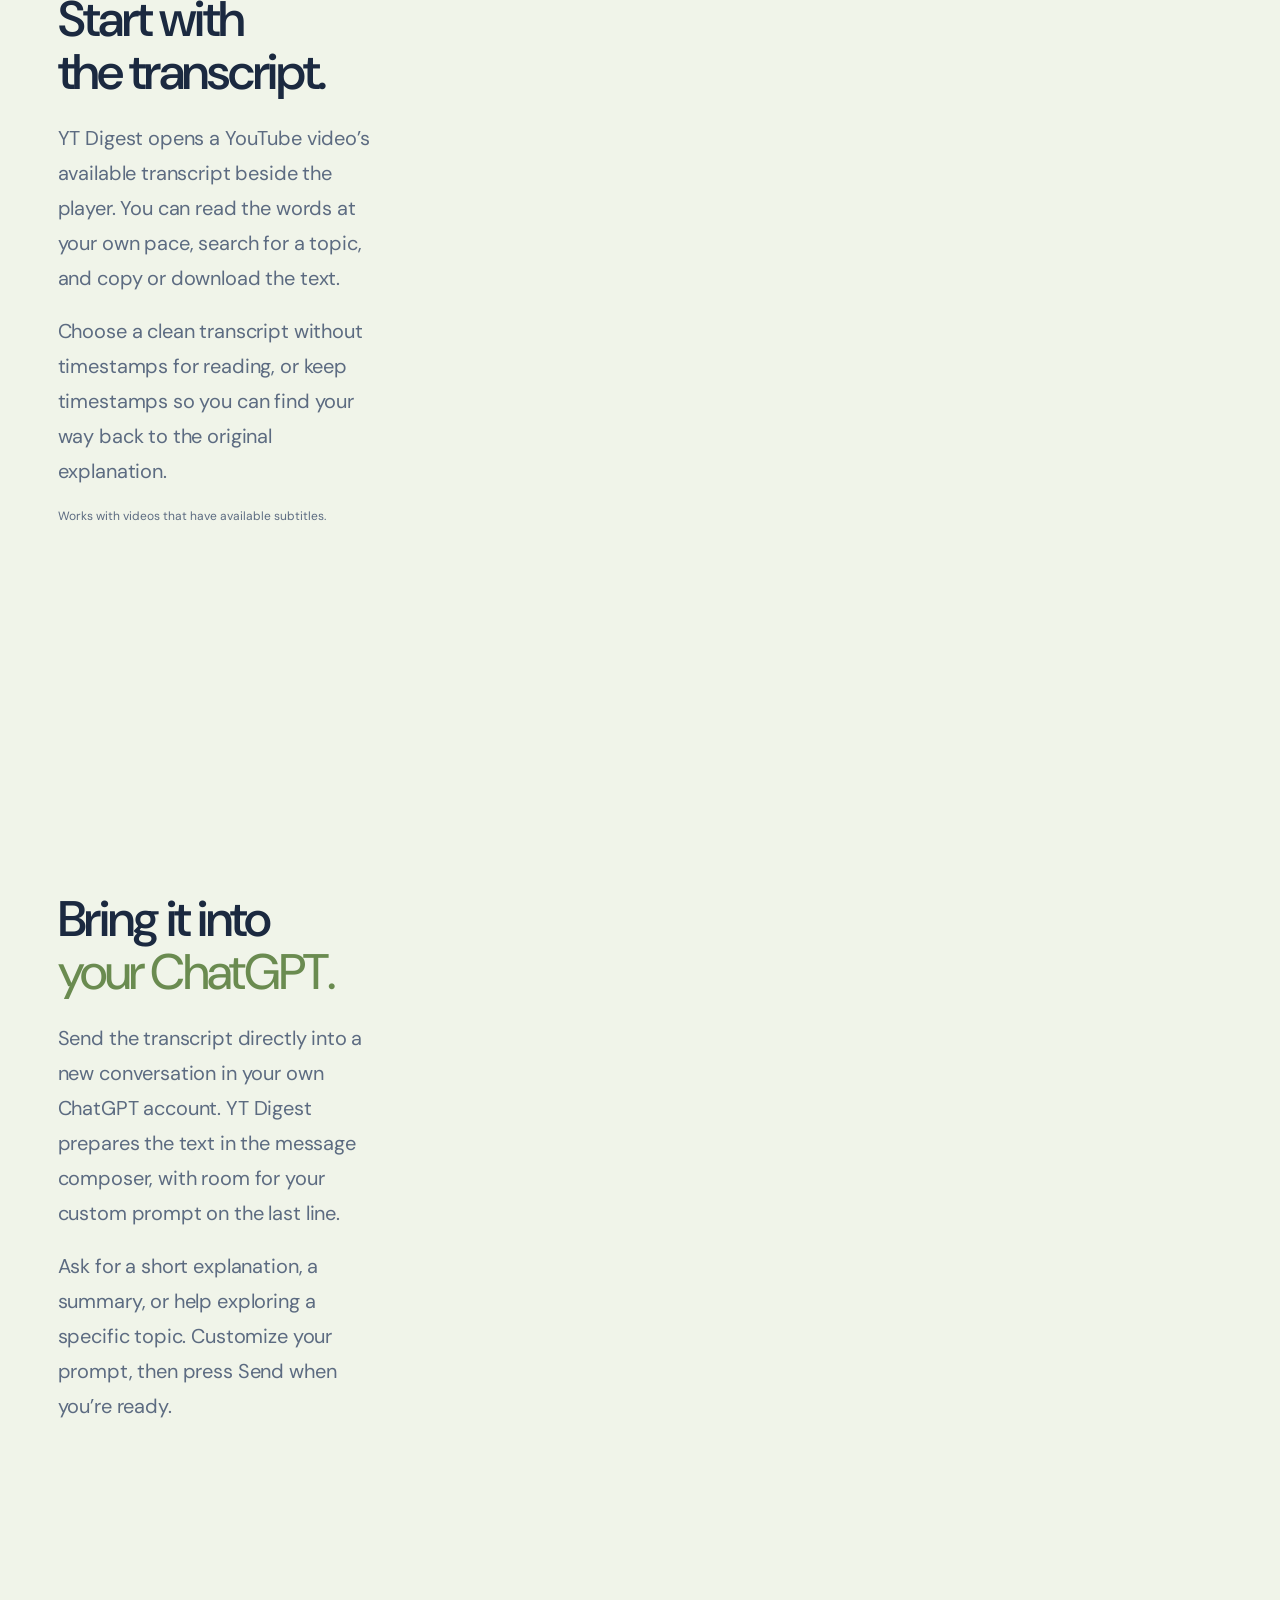
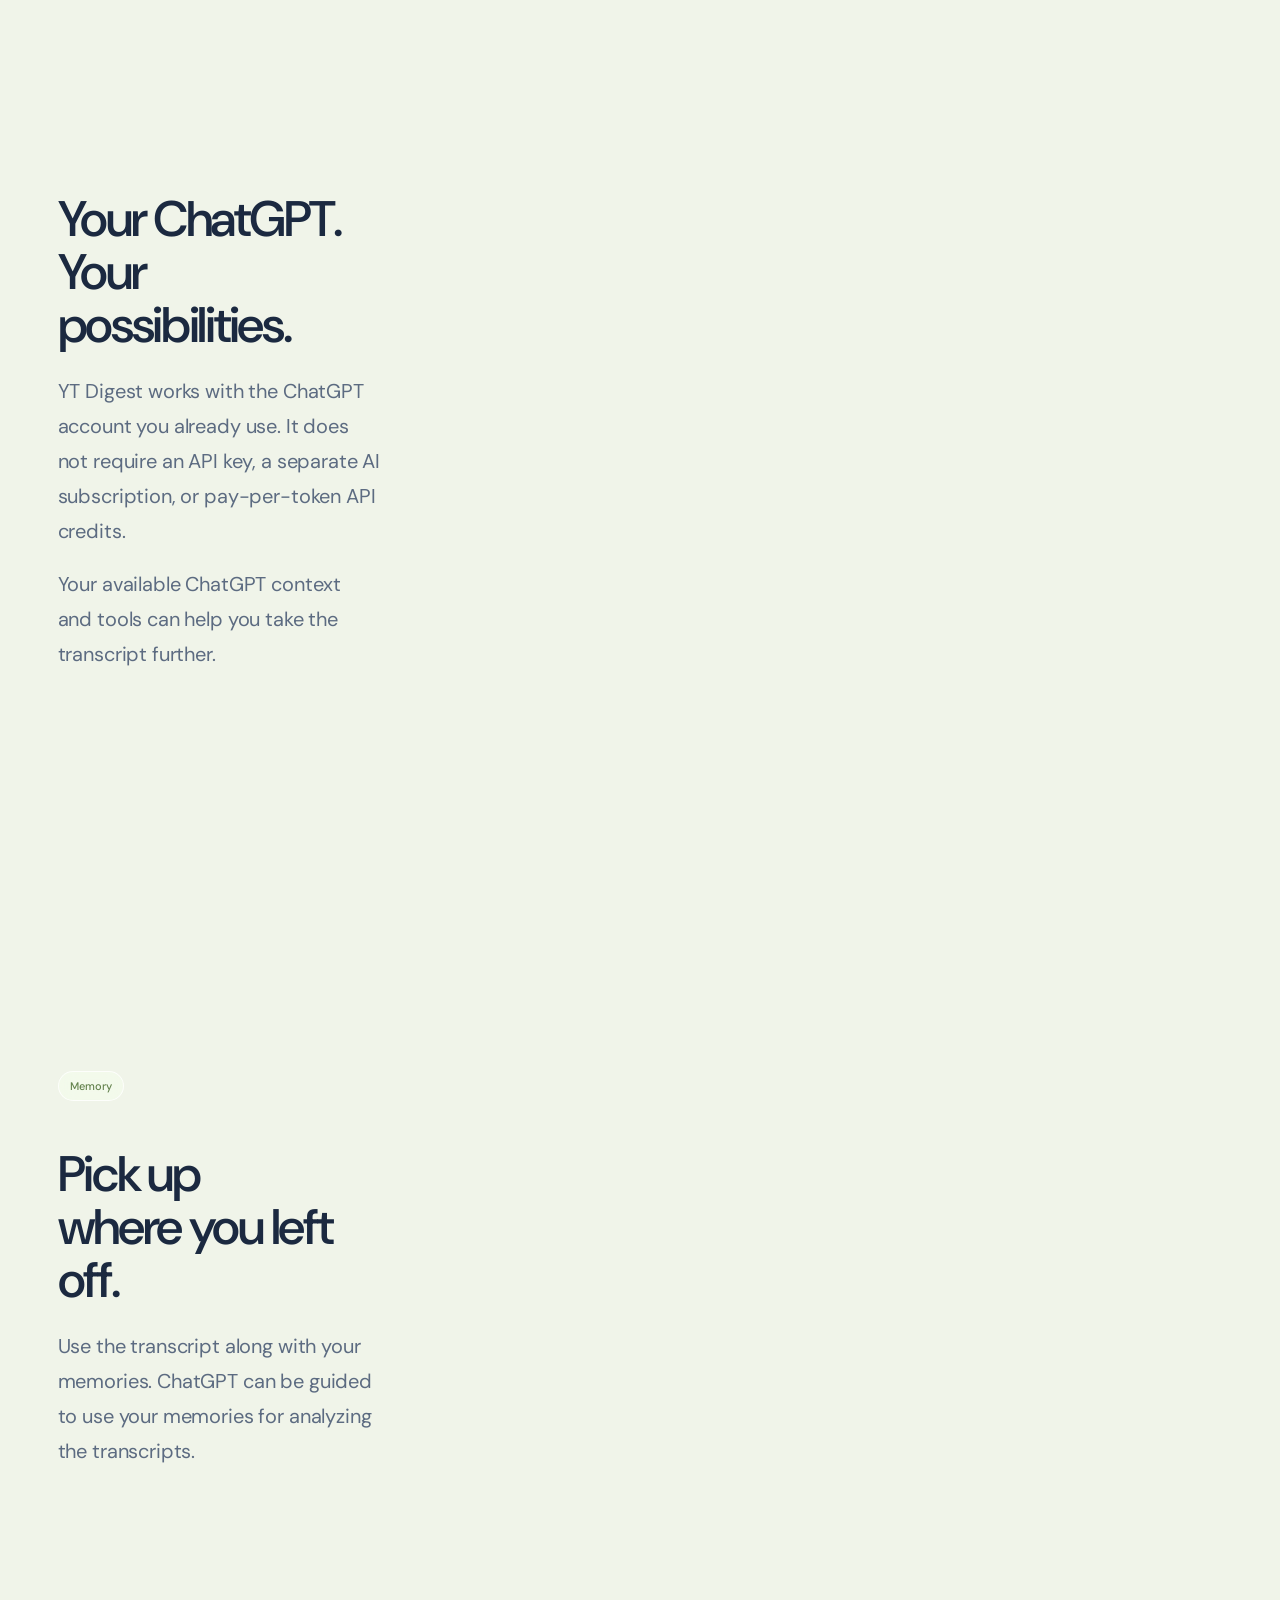
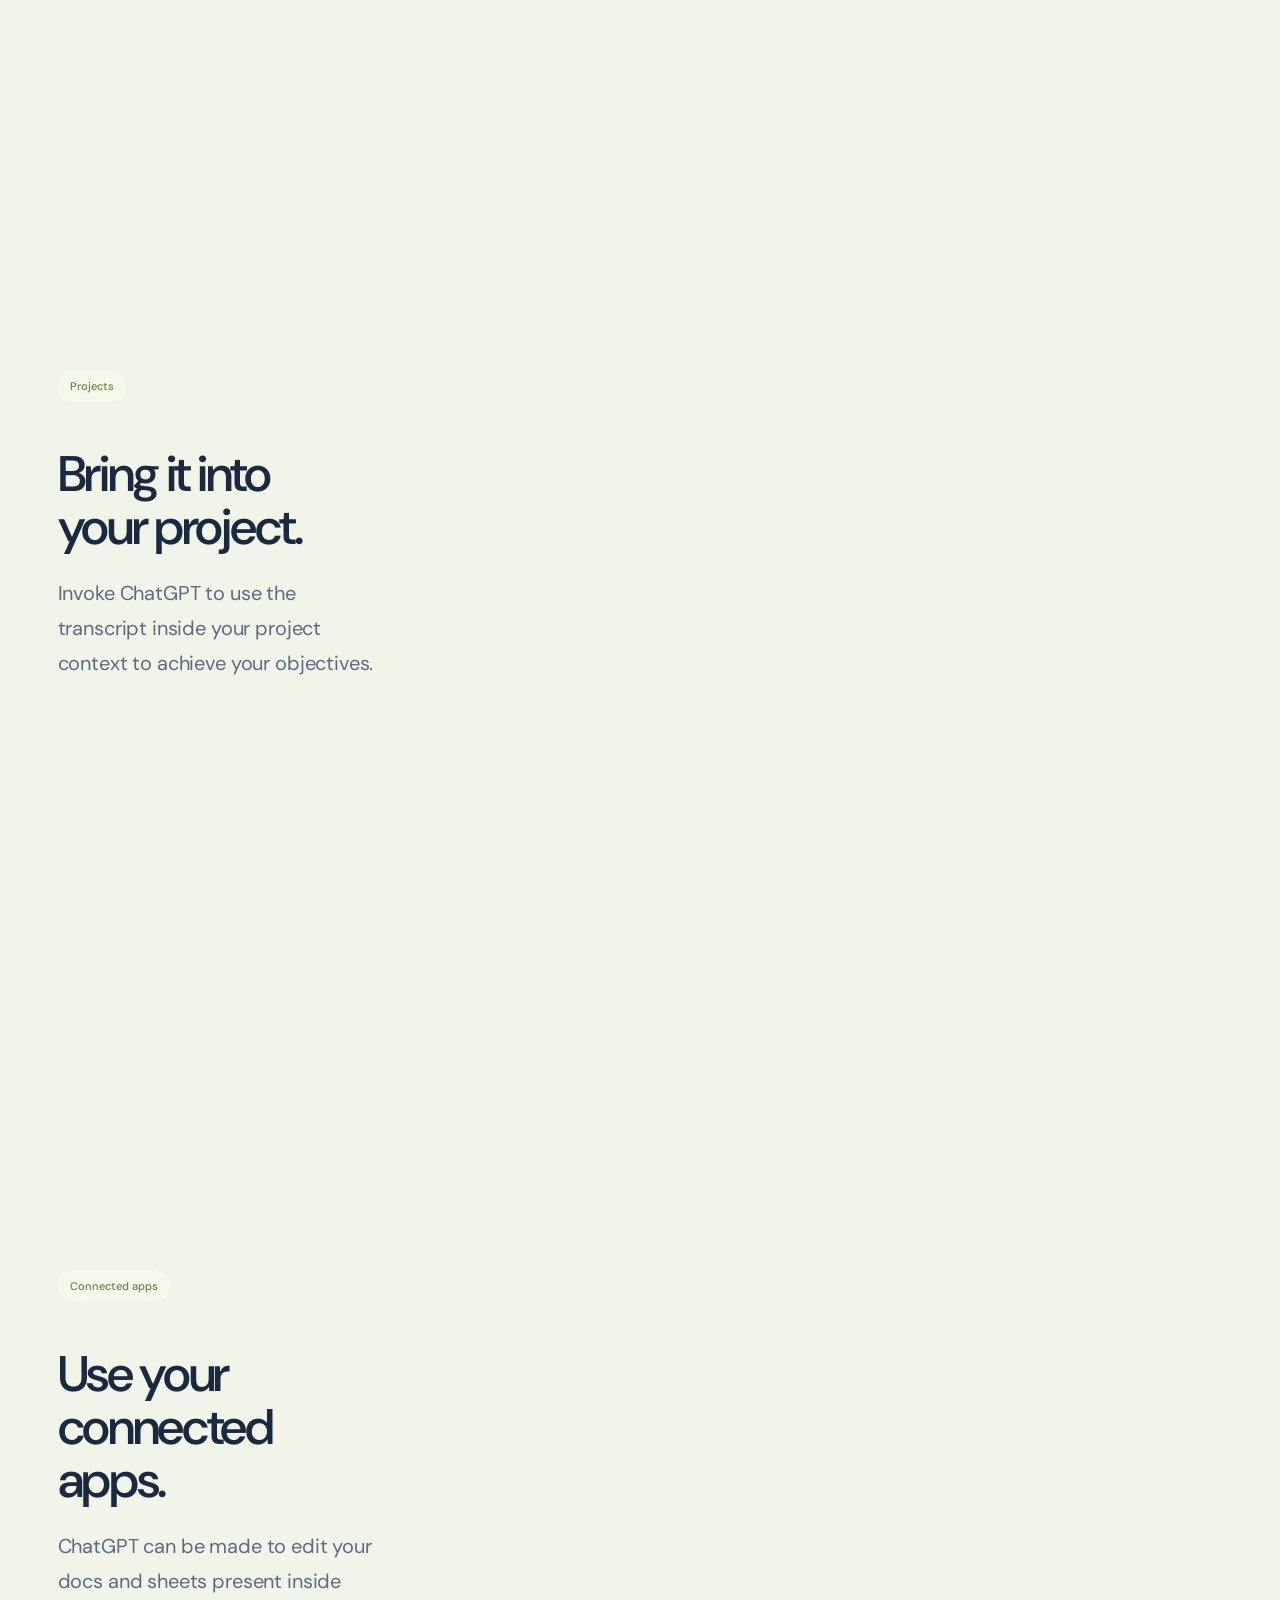
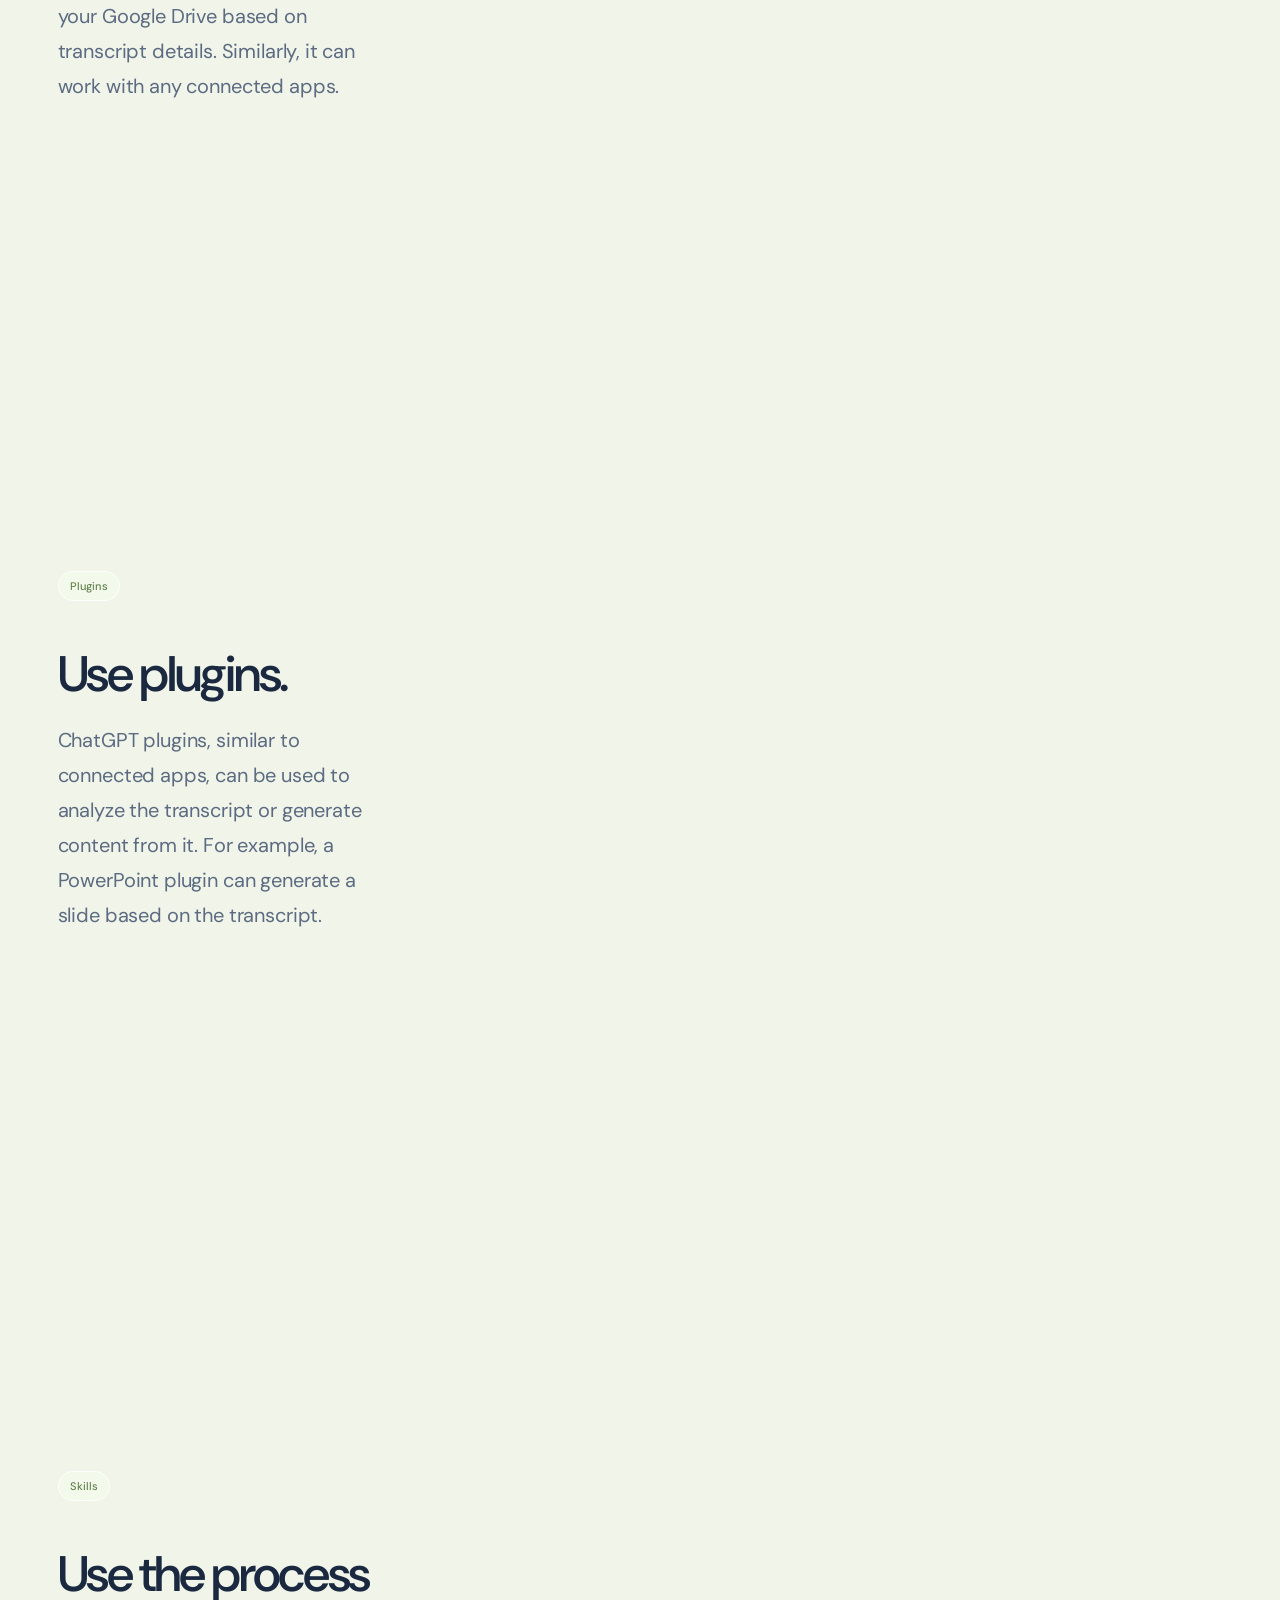
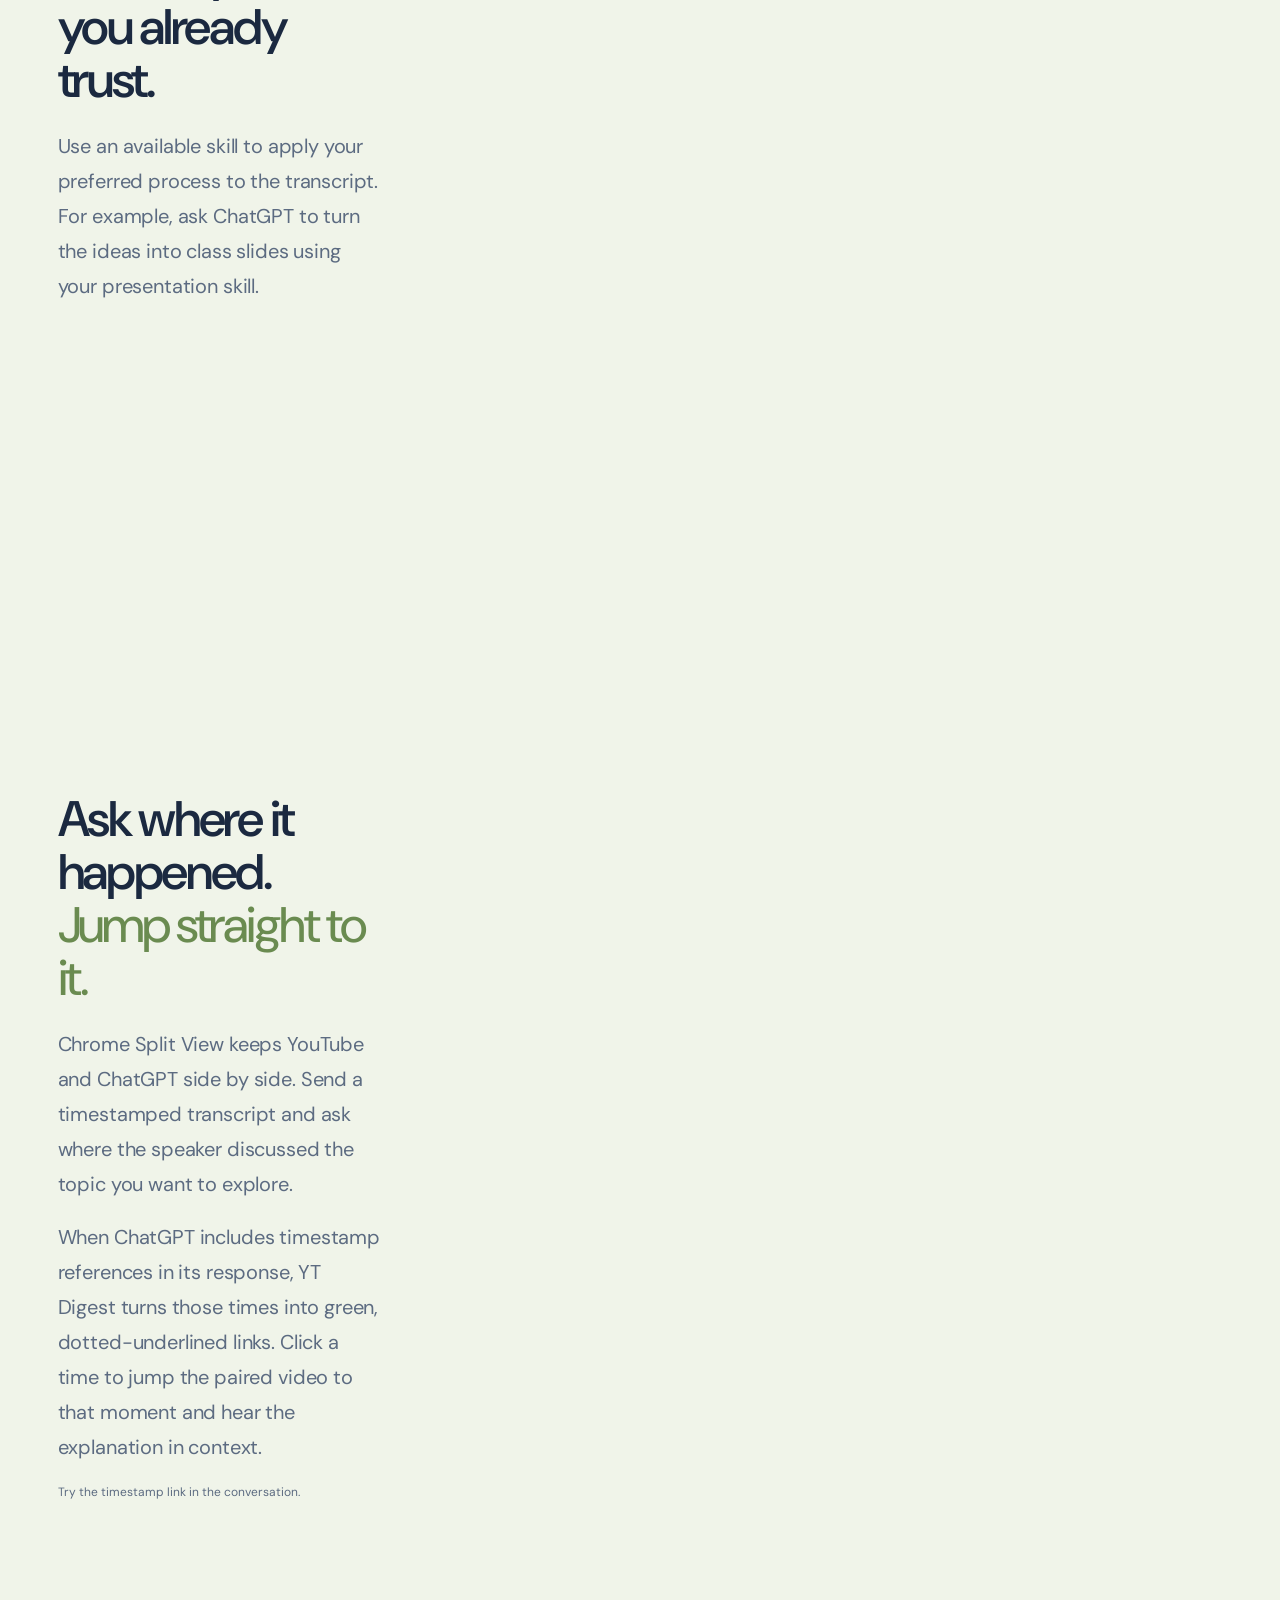
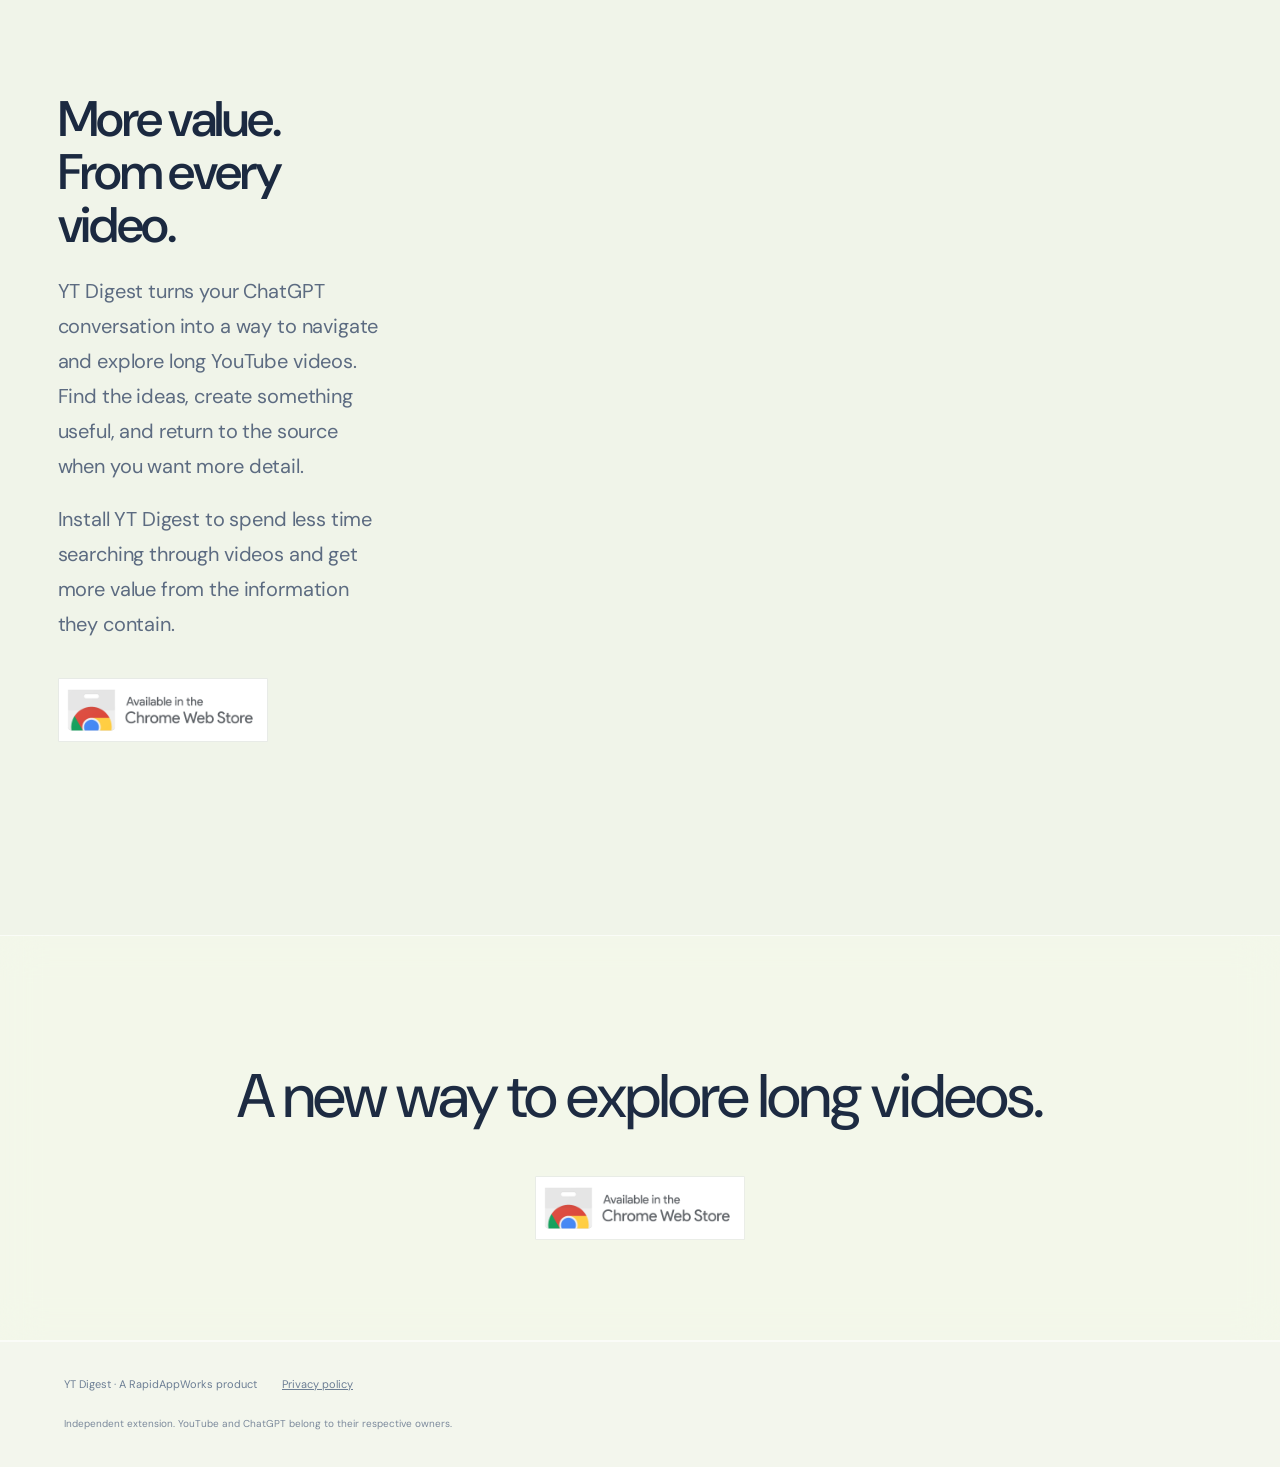
==== commit 273104fa: "Replace YT Digest landing page with glass scroll journey" ====
--- a/yt-digest/index.html
+++ b/yt-digest/index.html
@@ -1,112 +1,29 @@
-<!doctype html>
-<html lang="en">
-<head>
-  <!-- Google tag (gtag.js) -->
-  <script async src="https://www.googletagmanager.com/gtag/js?id=G-VMC909K813"></script>
-  <script>
-    window.dataLayer = window.dataLayer || [];
-    function gtag(){dataLayer.push(arguments);}
-    gtag('js', new Date());
-    gtag('config', 'G-VMC909K813');
-  </script>
-  <script defer src="../analytics.js"></script>
-  <script defer src="../vendor/splide/splide.min.js"></script>
-  <script defer src="../ui.js"></script>
-  <meta charset="utf-8">
-  <meta name="viewport" content="width=device-width, initial-scale=1">
-  <title>YTDigest — YouTube Transcript &amp; ChatGPT Summary Extension</title>
-  <meta name="description" content="Read and search YouTube transcripts, summarize with ChatGPT, and click answer timestamps to jump back to the video in Chrome Split View. Free. No API key.">
-  <meta name="theme-color" content="#ffffff">
-  <meta property="og:type" content="website">
-  <meta property="og:site_name" content="YTDigest">
-  <meta property="og:title" content="YTDigest — Understand the video. Find the moments that matter.">
-  <meta property="og:description" content="Turn long videos into searchable text and useful ChatGPT summaries. Find the good part. Get the big picture. Keep your time.">
-  <meta name="twitter:card" content="summary">
-  <meta name="twitter:title" content="YTDigest — Understand the video. Find the moments that matter.">
-  <meta name="twitter:description" content="Search transcripts, jump to timestamps, and summarize YouTube videos with ChatGPT. Free Chrome extension. No API keys.">
-  <link rel="icon" href="../assets/ytdigest.png" type="image/png">
-  <link rel="stylesheet" href="../vendor/splide/splide-core.min.css">
-  <link rel="stylesheet" href="../styles.css">
-  <link rel="stylesheet" href="page.css">
-  <link rel="canonical" href="https://rapidappworks.com/yt-digest/">
-  <meta property="og:url" content="https://rapidappworks.com/yt-digest/">
-  <script type="application/ld+json">{"@context":"https://schema.org","@type":"SoftwareApplication","name":"YT Digest - YouTube Transcription to ChatGPT","applicationCategory":"BrowserApplication","operatingSystem":"Chrome","description":"Read and search available YouTube transcripts, use ChatGPT side by side in Chrome Split View, and jump from answer timestamps to the original video.","installUrl":"https://chromewebstore.google.com/detail/yt-digest/bpmbdaijbeeekhkoenondkcgonoipckm","offers":{"@type":"Offer","price":"0","priceCurrency":"USD"},"featureList":["YouTube subtitle transcript extraction","Searchable transcripts","Timestamp navigation","ChatGPT summaries without API keys","Chrome Split View partner-pane summarization","Clickable ChatGPT timestamps that seek the paired video","Copy Formatted","Copy and download transcripts","Video segment summaries"]}</script>
-</head>
-<body><a class="skip" href="#main">Skip to content</a><header class="header wrap">
-    <a class="brand" href="#" aria-label="YTDigest home"><img src="../assets/ytdigest.png" alt="" width="40" height="40"><span>YT<b>Digest</b></span></a>
-    <nav aria-label="Main navigation"><a href="#how-it-works">How it works</a><a href="#your-chatgpt">Your ChatGPT</a><a href="#faq">FAQs</a></nav>
-    <a class="store-badge" href="https://chromewebstore.google.com/detail/yt-digest/bpmbdaijbeeekhkoenondkcgonoipckm" target="_blank" rel="noopener noreferrer"><img src="../assets/chrome-web-store-badge.png" alt="Available in the Chrome Web Store" width="248" height="75"></a>
-  </header><main id="main" class="story-page">
-    <section id="hero" class="story-section wrap">
-      <p class="label">YouTube, with a little help from ChatGPT</p>
-      <h1>Understand the video.<br><em>Find the moments that matter.</em></h1>
-      <p>YT Digest is a free Chrome extension that brings YouTube transcripts into your own ChatGPT conversation. Get a summary, ask questions, and use timestamps in the answers to return to the moments you want to watch.</p>
-      <a class="store-badge" href="https://chromewebstore.google.com/detail/yt-digest/bpmbdaijbeeekhkoenondkcgonoipckm" target="_blank" rel="noopener noreferrer"><img src="../assets/chrome-web-store-badge.png" alt="Available in the Chrome Web Store" width="248" height="75"></a>
-      <p class="note">Free to use · No API key · Uses your own ChatGPT</p>
-      <figure><img src="../assets/split-view-workflow.png" alt="YouTube video and YT Digest transcript beside a ChatGPT answer with timestamp links"><figcaption>The video, its transcript, and your conversation—together in Chrome Split View.</figcaption></figure>
-    </section>
-
-    <section id="how-it-works" class="story-section wrap">
-      <p class="label">01 · Start with the transcript</p>
-      <h2>Read it instead of rewinding it.</h2>
-      <p>A long lecture, podcast, or tutorial can have plenty worth understanding. Open its transcript with YT Digest to put the words beside the video. Read at your own pace, skim ahead, or revisit a sentence you missed.</p>
-      <div class="story-pair">
-        <figure><img src="../assets/transcript-button.png" alt="View Transcription button on YouTube" loading="lazy"><figcaption>Click View Transcription to get started.</figcaption></figure>
-        <figure><img src="../assets/transcript-open.png" alt="The opened YT Digest transcript panel" loading="lazy"><figcaption>The video’s available subtitles become a transcript you can read and work with.</figcaption></figure>
-      </div>
-      <p class="note" style="margin-top:20px">Works with YouTube videos that have available subtitles.</p>
-    </section>
-
-    <section id="your-chatgpt" class="story-section wrap">
-      <p class="label">02 · Understand the big picture</p>
-      <h2>Your own ChatGPT.<br><em>So much more than a summary.</em></h2>
-      <p>YT Digest brings the transcript and a suggested prompt into your own ChatGPT conversation. Get the main ideas, ask questions, and turn what you’ve watched into something you can use.</p>
-      <p class="possibilities"><strong>Make it study material.</strong> Ask for a study guide, practice questions, or flashcards.<br><strong>Make it visual.</strong> Turn the ideas into a poster with ChatGPT’s image tools.<br><strong>Build on what you learn.</strong> With memory enabled, ask ChatGPT to remember useful takeaways for future conversations—so ideas from different videos can connect over time.</p>
-      <p class="ownership"><strong>It’s your conversation, with your ChatGPT tools.</strong> You choose where it goes next.</p>
-      <figure class="narrow"><img src="../assets/chatgpt-prompt.png" alt="A transcript and suggested summary prompt prepared in ChatGPT" loading="lazy"><figcaption>Your transcript is ready in ChatGPT. Edit the prompt, then send it when you’re ready.</figcaption></figure>
-    </section>
-
-    <section id="split-view" class="story-section wrap">
-      <p class="label">03 · Watch the part that matters</p>
-      <h2>From an answer<br><em>to the exact moment.</em></h2>
-      <p>A summary helps you decide what deserves a closer look. Keep YouTube and ChatGPT side by side in Chrome Split View, and use <strong>Summarize With Timestamp</strong> to bring time references into the conversation.</p>
-      <p>When ChatGPT includes timestamps in its answer, YT Digest turns them into links. Click one to jump to that moment in the video and hear the explanation in context.</p>
-      <figure><img src="../assets/split-view-workflow.png" alt="A ChatGPT answer with timestamps alongside the paired YouTube video" loading="lazy"><figcaption>Find a point that interests you in the answer. Click its linked timestamp to revisit it in the video beside you.</figcaption></figure>
-      <details style="margin-top:24px"><summary>How to put YouTube and ChatGPT side by side</summary><p><strong>Available in Chrome version 153 onwards.</strong> Right-click your YouTube tab and choose <strong>Add tab to new split view</strong>. Load the transcript, then click <strong>Summarize With Timestamp</strong>. YT Digest opens ChatGPT in the other pane and prepares your prompt. Ask for a summary with timestamps, then send it.</p></details>
-    </section>
-
-    <section id="explore" class="story-section wrap">
-      <p class="label">04 · Explore a little deeper</p>
-      <h2>Found something interesting?<br>Focus on just that part.</h2>
-      <p>You don’t always need to discuss the whole video. Search the transcript for a word or phrase to find a passage, and click its timestamp to watch it.</p>
-      <p>To explore that passage with ChatGPT, open <strong>Segment</strong>, choose its start and end points, and click <strong>Summarize Segment</strong>. Only that excerpt goes into the conversation, keeping your next question focused.</p>
-      <div class="story-pair">
-        <figure><img src="../assets/transcript-search.png" alt="Transcript search with highlighted matches and timestamps" loading="lazy"><figcaption>Find the passage you want to revisit.</figcaption></figure>
-        <figure><img src="../assets/summarize-segment.png" alt="Segment controls for selecting a transcript excerpt to summarize" loading="lazy"><figcaption>Choose a range to discuss just that part with ChatGPT.</figcaption></figure>
-      </div>
-    </section>
-
-    <section id="keep" class="story-section wrap">
-      <p class="label">05 · Keep a reference</p>
-      <h2>Bring the transcript into your notes.</h2>
-      <p>When you want to keep the source material, copy the transcript into your notes or download it for later. You’ll have the words close at hand when you return to your work.</p>
-      <p class="note">Copy and Download are in the top-right corner of the transcript panel.</p>
-    </section>
-
-    <section id="faq" class="story-section wrap">
-      <h2>A few things before you start.</h2>
-      <h3>Is YT Digest free?</h3>
-      <p>Yes. YT Digest is completely free and requires no API keys. It copies the YouTube transcript into your own ChatGPT conversation, giving you full control.</p>
-      <h3>Do I need Split View?</h3>
-      <p>No. YT Digest opens ChatGPT in a new tab and prepopulates the transcript. If Split View is enabled, it opens ChatGPT in the other pane.</p>
-      <h3>Does it work with every YouTube video?</h3>
-      <p>YT Digest works with videos that have available subtitles.</p>
-    </section>
-
-    <section id="get-started" class="story-section wrap">
-      <h2>Make more of the next video you open.</h2>
-      <p>Read the transcript. Get the big picture. Explore the moments that matter to you.</p>
-      <a class="store-badge" href="https://chromewebstore.google.com/detail/yt-digest/bpmbdaijbeeekhkoenondkcgonoipckm" target="_blank" rel="noopener noreferrer"><img src="../assets/chrome-web-store-badge.png" alt="Available in the Chrome Web Store" width="248" height="75"></a>
-      <p class="note">Free to use · No API key · Made for Chrome</p>
-    </section>
-  </main><footer class="wrap"><div class="footer-brand"><a class="brand" href="#"><img src="../assets/ytdigest.png" alt="" width="32" height="32"><span>YT<b>Digest</b></span></a><span>A RapidAppWorks product</span></div><div class="footer-links"><a href="privacy-policy/" target="_blank" rel="noopener noreferrer">Privacy policy</a><a class="external-link" href="https://chromewebstore.google.com/detail/yt-digest/bpmbdaijbeeekhkoenondkcgonoipckm" target="_blank" rel="noopener noreferrer"><span>Chrome Web Store</span><svg viewBox="0 0 24 24" aria-hidden="true"><path d="M14 5h5v5"></path><path d="M10 14 19 5"></path><path d="M19 13v6H5V5h6"></path></svg></a></div><p>YTDigest is an independent extension. YouTube and ChatGPT are trademarks of their respective owners.</p></footer></body></html>
+<!doctype html><html lang="en"><head><meta charset="utf-8"><meta name="viewport" content="width=device-width, initial-scale=1"><meta name="description" content="Bring YouTube transcripts into your own ChatGPT. Explore ideas, reuse your tools, and jump from clickable timestamps to the moments that matter. Free Chrome extension. No API key."><link rel="canonical" href="https://rapidappworks.com/yt-digest/"><meta property="og:title" content="YT Digest — Explore YouTube with your own ChatGPT"><meta property="og:description" content="Read the transcript. Explore the ideas. Jump to the moments that matter."><meta property="og:url" content="https://rapidappworks.com/yt-digest/"><meta name="theme-color" content="#f0f4e9"><title>YT Digest — Find the useful part</title><link rel="icon" href="../assets/ytdigest.png"><link rel="preconnect" href="https://fonts.googleapis.com"><link rel="preconnect" href="https://fonts.gstatic.com" crossorigin><link href="https://fonts.googleapis.com/css2?family=DM+Sans:wght@400;450;500;550;600;650;700&family=Space+Grotesk:wght@400;500;600;700&display=swap" rel="stylesheet"><link rel="stylesheet" href="story.css?v=20261003-1"><link rel="stylesheet" href="polish.css?v=20261003-1"><link rel="stylesheet" href="glass.css?v=20261003-1"><script defer src="../vendor/gsap/gsap.min.js"></script><script defer src="../vendor/gsap/ScrollTrigger.min.js"></script><script defer src="story.js?v=20261003-1"></script><script async src="https://www.googletagmanager.com/gtag/js?id=G-VMC909K813"></script><script>window.dataLayer=window.dataLayer||[];function gtag(){dataLayer.push(arguments)}gtag("js",new Date());gtag("config","G-VMC909K813");</script><script defer src="../analytics.js"></script></head><body>
+<a class="skip" href="#journey">Skip to the story</a><header><a class="brand" href="#"><img src="../assets/ytdigest.png" alt="" width="32" height="32">YT Digest</a><a class="store" href="https://chromewebstore.google.com/detail/yt-digest-youtube-transcr/bpmbdaijbeeekhkoenondkcgonoipckm" target="_blank" rel="noopener"><img src="../assets/chrome-web-store-badge.png" alt="Available in the Chrome Web Store"></a></header>
+<main id="journey"><div class="intro"><span class="hero-pill"><span class="live-dot"></span> Your shortcut to the useful part</span><h1>YouTube has so much worth discovering.<br><em>YT Digest helps you find it—and put it to use with your own ChatGPT.</em></h1><a class="scroll-link" href="#chapter-1">Scroll to find the useful part <span><svg class="icon icon-down" viewBox="0 0 24 24" fill="none" stroke="currentColor" stroke-width="1.8" stroke-linecap="round" stroke-linejoin="round" aria-hidden="true" focusable="false"><path d="M12 4v16m-6-6 6 6 6-6"/></svg></span></a></div>
+<div class="journey-layout"><div class="chapters">
+<section id="chapter-1" data-scene="0"><div class="segment-copy"><h2>Great ideas.<br>Limited time.</h2><p>YouTube is full of useful lectures, tutorials, and conversations. But the information you need can be buried inside a long video, and finding it takes time.</p><p>YT Digest helps you work with the video’s transcript so you can understand the ideas and choose which moments deserve a closer look.</p><div class="chapter-tag">One video. A different way in.</div></div></section>
+<section id="chapter-2" data-scene="1"><div class="segment-copy"><h2>Start with<br>the transcript.</h2><p>YT Digest opens a YouTube video’s available transcript beside the player. You can read the words at your own pace, search for a topic, and copy or download the text.</p><p>Choose a clean transcript without timestamps for reading, or keep timestamps so you can find your way back to the original explanation.</p><small>Works with videos that have available subtitles.</small></div></section>
+<section id="chapter-3" data-scene="2"><div class="segment-copy"><h2>Bring it into<br><em>your ChatGPT.</em></h2><p>Send the transcript directly into a new conversation in your own ChatGPT account. YT Digest prepares the text in the message composer, with room for your custom prompt on the last line.</p><p>Ask for a short explanation, a summary, or help exploring a specific topic. Customize your prompt, then press Send when you’re ready.</p></div></section>
+<section id="chapter-4" data-scene="3" data-example="intro"><div class="segment-copy"><h2>Your ChatGPT.<br>Your possibilities.</h2><p>YT Digest works with the ChatGPT account you already use. It does not require an API key, a separate AI subscription, or pay-per-token API credits.</p><p>Your available ChatGPT context and tools can help you take the transcript further.</p></div></section><section class="reuse-example" data-scene="3" data-example="memory"><div class="segment-copy"><span class="reuse-label">Memory</span><h2>Pick up<br>where you left off.</h2><p>Use the transcript along with your memories. ChatGPT can be guided to use your memories for analyzing the transcripts.</p></div></section><section class="reuse-example" data-scene="3" data-example="project"><div class="segment-copy"><span class="reuse-label">Projects</span><h2>Bring it into<br>your project.</h2><p>Invoke ChatGPT to use the transcript inside your project context to achieve your objectives.</p></div></section><section class="reuse-example" data-scene="3" data-example="apps"><div class="segment-copy"><span class="reuse-label">Connected apps</span><h2>Use your<br>connected apps.</h2><p>ChatGPT can be made to edit your docs and sheets present inside your Google Drive based on transcript details. Similarly, it can work with any connected apps.</p></div></section><section class="reuse-example" data-scene="3" data-example="plugin"><div class="segment-copy"><span class="reuse-label">Plugins</span><h2>Use plugins.</h2><p>ChatGPT plugins, similar to connected apps, can be used to analyze the transcript or generate content from it. For example, a PowerPoint plugin can generate a slide based on the transcript.</p></div></section><section class="reuse-example" data-scene="3" data-example="skill"><div class="segment-copy"><span class="reuse-label">Skills</span><h2>Use the process<br>you already trust.</h2><p>Use an available skill to apply your preferred process to the transcript. For example, ask ChatGPT to turn the ideas into class slides using your presentation skill.</p></div></section><section id="chapter-5" data-scene="4"><div class="segment-copy"><h2>Ask where it happened.<br><em>Jump straight to it.</em></h2><p>Chrome Split View keeps YouTube and ChatGPT side by side. Send a timestamped transcript and ask where the speaker discussed the topic you want to explore.</p><p>When ChatGPT includes timestamp references in its response, YT Digest turns those times into green, dotted-underlined links. Click a time to jump the paired video to that moment and hear the explanation in context.</p><small>Try the timestamp link in the conversation.</small></div></section>
+<section id="chapter-6" data-scene="5"><div class="segment-copy"><h2>More value.<br>From every video.</h2><p>YT Digest turns your ChatGPT conversation into a way to navigate and explore long YouTube videos. Find the ideas, create something useful, and return to the source when you want more detail.</p><p>Install YT Digest to spend less time searching through videos and get more value from the information they contain.</p><a class="closing-store-badge" href="https://chromewebstore.google.com/detail/yt-digest-youtube-transcr/bpmbdaijbeeekhkoenondkcgonoipckm" target="_blank" rel="noopener"><img src="../assets/chrome-web-store-badge.png" alt="Available in the Chrome Web Store" width="248" height="75"></a></div></section>
+</div><aside class="stage-wrap" aria-label="Product demonstration"><div class="stage"><div class="browser-bar"><div class="dots"><i></i><i></i><i></i></div><span id="address">youtube.com / a video worth exploring</span><span><svg class="icon icon-external" viewBox="0 0 24 24" fill="none" stroke="currentColor" stroke-width="1.8" stroke-linecap="round" stroke-linejoin="round" aria-hidden="true" focusable="false"><path d="M15 3h6v6m0-6-9 9"/><path d="M9 3H5a2 2 0 0 0-2 2v14a2 2 0 0 0 2 2h14a2 2 0 0 0 2-2v-4"/></svg></span></div><div class="browser-content native-demo"><div class="video-pane"><div class="yt-top"><span><svg class="icon icon-menu" viewBox="0 0 24 24" fill="none" stroke="currentColor" stroke-width="1.8" stroke-linecap="round" stroke-linejoin="round" aria-hidden="true" focusable="false"><path d="M4 6h16M4 12h16M4 18h16"/></svg></span><b><i><svg class="icon icon-play" viewBox="0 0 24 24" fill="none" stroke="currentColor" stroke-width="1.8" stroke-linecap="round" stroke-linejoin="round" aria-hidden="true" focusable="false"><path d="m8 5 11 7-11 7Z"/></svg></i> YouTube</b><span class="yt-search">Search <span><svg class="icon icon-search" viewBox="0 0 24 24" fill="none" stroke="currentColor" stroke-width="1.8" stroke-linecap="round" stroke-linejoin="round" aria-hidden="true" focusable="false"><circle cx="10.5" cy="10.5" r="6.5"/><path d="m16 16 5 5"/></svg></span></span><span class="avatar">A</span></div><div class="yt-layout"><div class="watch"><div class="player"><div class="lecture-motion" aria-hidden="true"><svg class="motion-canvas" viewBox="0 0 440 280"><defs><linearGradient id="ribbon" x1="0" y1="0" x2="1" y2="1"><stop stop-color="#9df7d3"/><stop offset=".55" stop-color="#84a7ff"/><stop offset="1" stop-color="#b1a0ff"/></linearGradient><radialGradient id="bloom"><stop stop-color="#40736c" stop-opacity=".6"/><stop offset="1" stop-color="#132429" stop-opacity="0"/></radialGradient></defs><circle cx="300" cy="110" r="170" fill="url(#bloom)"/><g class="ribbon-shape" fill="none" stroke="url(#ribbon)" stroke-width="1.3"><path style="--i:0" d="M120 235C10 95,405 25,365 155S130 250,230 65"/><path style="--i:1" d="M123 235C14 97,402 28,362 155S133 250,232 65"/><path style="--i:2" d="M126 235C18 99,399 31,359 155S136 250,234 65"/><path style="--i:3" d="M129 235C22 101,396 34,356 155S139 250,236 65"/><path style="--i:4" d="M132 235C26 103,393 37,353 155S142 250,238 65"/><path style="--i:5" d="M135 235C30 105,390 40,350 155S145 250,240 65"/><path style="--i:6" d="M138 235C34 107,387 43,347 155S148 250,242 65"/><path style="--i:7" d="M141 235C38 109,384 46,344 155S151 250,244 65"/><path style="--i:8" d="M144 235C42 111,381 49,341 155S154 250,246 65"/><path style="--i:9" d="M147 235C46 113,378 52,338 155S157 250,248 65"/><path style="--i:10" d="M150 235C50 115,375 55,335 155S160 250,250 65"/><path style="--i:11" d="M153 235C54 117,372 58,332 155S163 250,252 65"/><path style="--i:12" d="M156 235C58 119,369 61,329 155S166 250,254 65"/><path style="--i:13" d="M159 235C62 121,366 64,326 155S169 250,256 65"/><path style="--i:14" d="M162 235C66 123,363 67,323 155S172 250,258 65"/><path style="--i:15" d="M165 235C70 125,360 70,320 155S175 250,260 65"/><path style="--i:16" d="M168 235C74 127,357 73,317 155S178 250,262 65"/><path style="--i:17" d="M171 235C78 129,354 76,314 155S181 250,264 65"/><path style="--i:18" d="M174 235C82 131,351 79,311 155S184 250,266 65"/></g><circle class="orb orb-one" cx="300" cy="100" r="5" fill="#c1ffdf"/><circle class="orb orb-two" cx="180" cy="210" r="3" fill="#bac8ff"/></svg><div class="lecture-kicker">CREATIVE SYSTEMS <span>MASTERCLASS</span></div><div class="lecture-heading">Build less.<br><span>Create more.</span></div><div class="lecture-footnote">The art of procedural thinking <span>01: INTRODUCTION</span></div></div><div class="embroidery-motion"><div class="lecture-kicker">GEOMETRY NODES <span>LIVE DEMONSTRATION</span></div><h3>A curve becomes<br><span>a thousand possibilities.</span></h3><svg class="stitch-canvas" viewBox="0 0 360 180" aria-hidden="true"><path class="guide-curve" d="M39 90C100 130 150 115 190 90S285 55 315 90" fill="none"/> <g stroke="#b4ffce" stroke-width="2.5" stroke-linecap="round"><path class="thread" style="--i:0" d="M39 84l6 12"/><path class="thread" style="--i:1" d="M47 88.65476890907144l6 12"/><path class="thread" style="--i:2" d="M55 93.15913006515234l6 12"/><path class="thread" style="--i:3" d="M63 97.36753578298094l6 12"/><path class="thread" style="--i:4" d="M71 101.14400147125829l6 12"/><path class="thread" style="--i:5" d="M79 104.36649965031457l6 12"/><path class="thread" style="--i:6" d="M87 106.93090297900864l6 12"/><path class="thread" style="--i:7" d="M95 108.75434888135341l6 12"/><path class="thread" style="--i:8" d="M103 109.77791705298385l6 12"/><path class="thread" style="--i:9" d="M111 109.96853333023363l6 12"/><path class="thread" style="--i:10" d="M119 109.32003840283308l6 12"/><path class="thread" style="--i:11" d="M127 107.85338683732705l6 12"/><path class="thread" style="--i:12" d="M135 105.61596998024577l6 12"/><path class="thread" style="--i:13" d="M143 102.68008461979728l6 12"/><path class="thread" style="--i:14" d="M151 99.14059688762613l6 12"/><path class="thread" style="--i:15" d="M159 95.11187688607959l6 12"/><path class="thread" style="--i:16" d="M167 90.72410309118888l6 12"/><path class="thread" style="--i:17" d="M175 86.119055945767l6 12"/><path class="thread" style="--i:18" d="M183 81.44553656262718l6 12"/><path class="thread" style="--i:19" d="M191 76.85455857159877l6 12"/><path class="thread" style="--i:20" d="M199 72.49446847433384l6 12"/><path class="thread" style="--i:21" d="M207 68.50615218099814l6 12"/><path class="thread" style="--i:22" d="M215 65.01848261817821l6 12"/><path class="thread" style="--i:23" d="M223 62.14415550769495l6 12"/><path class="thread" style="--i:24" d="M231 59.97604787319712l6 12"/><path class="thread" style="--i:25" d="M239 58.58421694070748l6 12"/><path class="thread" style="--i:26" d="M247 58.01363640649062l6 12"/><path class="thread" style="--i:27" d="M255 58.282743219346386l6 12"/><path class="thread" style="--i:28" d="M263 59.38284183459217l6 12"/><path class="thread" style="--i:29" d="M271 61.27838518984542l6 12"/><path class="thread" style="--i:30" d="M279 63.90812332354432l6 12"/><path class="thread" style="--i:31" d="M287 67.18708252133924l6 12"/><path class="thread" style="--i:32" d="M295 71.00931103896053l6 12"/><path class="thread" style="--i:33" d="M303 75.25130268007887l6 12"/></g></svg><div class="lecture-footnote">Embroidery tool <span>21:58 / CURVE → STITCHES</span></div></div><div class="player-controls"><div class="player-track"><i></i></div><span><svg class="icon icon-play" viewBox="0 0 24 24" fill="none" stroke="currentColor" stroke-width="1.8" stroke-linecap="round" stroke-linejoin="round" aria-hidden="true" focusable="false"><path d="m8 5 11 7-11 7Z"/></svg> &nbsp; <svg class="icon icon-next" viewBox="0 0 24 24" fill="none" stroke="currentColor" stroke-width="1.8" stroke-linecap="round" stroke-linejoin="round" aria-hidden="true" focusable="false"><path d="m5 5 10 7-10 7Z"/><path d="M19 5v14"/></svg> &nbsp; <svg class="icon icon-volume" viewBox="0 0 24 24" fill="none" stroke="currentColor" stroke-width="1.8" stroke-linecap="round" stroke-linejoin="round" aria-hidden="true" focusable="false"><path d="m11 5-6 4H2v6h3l6 4Z"/><path d="M15 8a6 6 0 0 1 0 8m3-11a10 10 0 0 1 0 14"/></svg></span><span id="clock">0:02 / 47:24</span><span>CC &nbsp; <svg class="icon icon-settings" viewBox="0 0 24 24" fill="none" stroke="currentColor" stroke-width="1.8" stroke-linecap="round" stroke-linejoin="round" aria-hidden="true" focusable="false"><circle cx="12" cy="12" r="3"/><path d="M12 2v3m0 14v3M2 12h3m14 0h3M5 5l2 2m10 10 2 2M5 19l2-2M17 7l2-2"/></svg> &nbsp; <svg class="icon icon-expand" viewBox="0 0 24 24" fill="none" stroke="currentColor" stroke-width="1.8" stroke-linecap="round" stroke-linejoin="round" aria-hidden="true" focusable="false"><path d="M8 3H3v5m13-5h5v5M3 16v5h5m13-5v5h-5"/></svg></span></div></div><h3 class="video-title">We can do that with Geometry Nodes</h3><div class="channel"><span class="channel-icon">B</span><div><b>Blender</b><small>1.25M subscribers</small></div><span class="subscribe">Subscribe</span><span class="like"><svg class="icon icon-heart" viewBox="0 0 24 24" fill="none" stroke="currentColor" stroke-width="1.8" stroke-linecap="round" stroke-linejoin="round" aria-hidden="true" focusable="false"><path d="M20 5a5 5 0 0 0-8 1 5 5 0 0 0-8-1c-3 3-1 7 8 15 9-8 11-12 8-15Z"/></svg> 2.4K</span></div><div class="description"><b>95K views · 3 years ago</b><p>Explore creative workflows, procedural tools, and the ideas behind Geometry Nodes.</p></div></div><div class="extension"><div class="ext-head"><img src="../assets/ytdigest.png" alt=""><b>YT Digest</b><span class="ext-version">v0.7.2</span><span class="ext-tools"><svg class="icon icon-copy" viewBox="0 0 24 24" fill="none" stroke="currentColor" stroke-width="1.8" stroke-linecap="round" stroke-linejoin="round" aria-hidden="true" focusable="false"><rect x="8" y="8" width="13" height="13" rx="2"/><path d="M16 8V5a2 2 0 0 0-2-2H5a2 2 0 0 0-2 2v9a2 2 0 0 0 2 2h3"/></svg> <svg class="icon icon-down" viewBox="0 0 24 24" fill="none" stroke="currentColor" stroke-width="1.8" stroke-linecap="round" stroke-linejoin="round" aria-hidden="true" focusable="false"><path d="M12 4v16m-6-6 6 6 6-6"/></svg> <svg class="icon icon-split" viewBox="0 0 24 24" fill="none" stroke="currentColor" stroke-width="1.8" stroke-linecap="round" stroke-linejoin="round" aria-hidden="true" focusable="false"><rect x="3" y="3" width="18" height="18" rx="3"/><path d="M12 3v18"/></svg></span></div><div class="ext-buttons"><button class="open-transcript" type="button"><svg class="icon icon-file" viewBox="0 0 24 24" fill="none" stroke="currentColor" stroke-width="1.8" stroke-linecap="round" stroke-linejoin="round" aria-hidden="true" focusable="false"><rect x="5" y="3" width="14" height="18" rx="2"/><path d="M9 8h6M9 12h6M9 16h4"/></svg> <span>View Transcription</span></button><button class="summarize-btn" type="button"><svg class="icon icon-bolt" viewBox="0 0 24 24" fill="none" stroke="currentColor" stroke-width="1.8" stroke-linecap="round" stroke-linejoin="round" aria-hidden="true" focusable="false"><path d="m13 2-9 12h7l-1 8 10-12h-7Z"/></svg> Summarize With Timestamp</button></div><div class="ext-detail"><div class="ext-tabs"><button data-tab="raw">Raw</button><button class="active" data-tab="timestamped">Timestamped</button><button data-tab="search">Search</button><button data-tab="segment">Segment</button></div><div class="search-box"><input aria-label="Search sample transcript" placeholder="Search transcript…"></div><div class="segment-box">Selected range <b>21:58 → 23:10</b></div><div class="transcript-rows"></div><div class="ext-bottom">Copy or download your transcript <span><svg class="icon icon-copy" viewBox="0 0 24 24" fill="none" stroke="currentColor" stroke-width="1.8" stroke-linecap="round" stroke-linejoin="round" aria-hidden="true" focusable="false"><rect x="8" y="8" width="13" height="13" rx="2"/><path d="M16 8V5a2 2 0 0 0-2-2H5a2 2 0 0 0-2 2v9a2 2 0 0 0 2 2h3"/></svg> &nbsp; <svg class="icon icon-down" viewBox="0 0 24 24" fill="none" stroke="currentColor" stroke-width="1.8" stroke-linecap="round" stroke-linejoin="round" aria-hidden="true" focusable="false"><path d="M12 4v16m-6-6 6 6 6-6"/></svg></span></div></div><div class="ext-empty">The words behind the video.<br><span>Open the transcript to get started.</span></div></div></div></div><div class="chat-pane"><div class="chat-title">✳ ChatGPT <span><svg class="icon icon-more" viewBox="0 0 24 24" fill="none" stroke="currentColor" stroke-width="1.8" stroke-linecap="round" stroke-linejoin="round" aria-hidden="true" focusable="false"><circle cx="5" cy="12" r="1"/><circle cx="12" cy="12" r="1"/><circle cx="19" cy="12" r="1"/></svg></span></div><div class="chat-body"><div class="prepared"><div class="chat-greeting">What would you like<br>to know?</div><div class="composer"><div class="file"><svg class="icon icon-file" viewBox="0 0 24 24" fill="none" stroke="currentColor" stroke-width="1.8" stroke-linecap="round" stroke-linejoin="round" aria-hidden="true" focusable="false"><rect x="5" y="3" width="14" height="18" rx="2"/><path d="M9 8h6M9 12h6M9 16h4"/></svg> Geometry Nodes transcript <span>Timestamped · 47 minutes</span></div><p>Summarize the core ideas of this lecture.</p><div class="composer-footer"><svg class="icon icon-plus" viewBox="0 0 24 24" fill="none" stroke="currentColor" stroke-width="1.8" stroke-linecap="round" stroke-linejoin="round" aria-hidden="true" focusable="false"><path d="M12 4v16M4 12h16"/></svg> &nbsp; Tools <button id="send" type="button" aria-label="Send example prompt"><svg class="icon icon-up" viewBox="0 0 24 24" fill="none" stroke="currentColor" stroke-width="1.8" stroke-linecap="round" stroke-linejoin="round" aria-hidden="true" focusable="false"><path d="M12 20V4m-6 6 6-6 6 6"/></svg></button></div></div></div><div class="summary"><div class="message-user">Summarize the core ideas of this lecture.</div><h3>Build systems.<br>Keep creative control.</h3><p>Geometry Nodes turns small rules into flexible workflows.</p><ul><li>Start with simple building blocks.</li><li>Combine them into reusable tools.</li><li>Keep the artist in control.</li></ul><div class="response-actions"><svg class="icon icon-copy" viewBox="0 0 24 24" fill="none" stroke="currentColor" stroke-width="1.8" stroke-linecap="round" stroke-linejoin="round" aria-hidden="true" focusable="false"><rect x="8" y="8" width="13" height="13" rx="2"/><path d="M16 8V5a2 2 0 0 0-2-2H5a2 2 0 0 0-2 2v9a2 2 0 0 0 2 2h3"/></svg> &nbsp; <svg class="icon icon-heart" viewBox="0 0 24 24" fill="none" stroke="currentColor" stroke-width="1.8" stroke-linecap="round" stroke-linejoin="round" aria-hidden="true" focusable="false"><path d="M20 5a5 5 0 0 0-8 1 5 5 0 0 0-8-1c-3 3-1 7 8 15 9-8 11-12 8-15Z"/></svg> &nbsp; <svg class="icon icon-refresh" viewBox="0 0 24 24" fill="none" stroke="currentColor" stroke-width="1.8" stroke-linecap="round" stroke-linejoin="round" aria-hidden="true" focusable="false"><path d="M20 7v5h-5M4 17v-5h5"/><path d="M6 6a8 8 0 0 1 14 6M4 12a8 8 0 0 0 14 6"/></svg> &nbsp; <svg class="icon icon-more" viewBox="0 0 24 24" fill="none" stroke="currentColor" stroke-width="1.8" stroke-linecap="round" stroke-linejoin="round" aria-hidden="true" focusable="false"><circle cx="5" cy="12" r="1"/><circle cx="12" cy="12" r="1"/><circle cx="19" cy="12" r="1"/></svg></div></div><div class="poster-scene"><div class="message-user">@ppt prepare a single page poster explaining the core ideas of the speaker</div><div class="coded-poster"><span>IDEAS WORTH KEEPING</span><h3>Think in<br>systems.</h3><div class="poster-diagram">○ ─ ○ ─ ○</div><p>Simple rules.<br>Reusable tools.<br>Creative freedom.</p><small>GEOMETRY NODES / CORE IDEAS</small></div></div><div class="answer-scene"><div class="message-user">Where does the speaker show the embroidery tool?</div><div class="answer-text"><div class="worked-label">Worked for 10s <svg class="icon" viewBox="0 0 24 24" fill="none" stroke="currentColor" stroke-width="1.5" aria-hidden="true"><path d="m9 6 6 6-6 6"/></svg></div><p>The speaker demonstrates the embroidery tool at <button class="time-link" type="button" aria-label="Jump to the embroidery tool at 21:58">21:58</button>, drawing a curve and using Geometry Nodes to scatter stitching elements along it.</p><p>This turns a simple drawn shape into a flexible procedural tool, while keeping the artist in control of the result.</p><div class="answer-toolbar" aria-label="Response actions"><span class="response-icon" title="Copy" role="img" aria-label="Copy"><svg viewBox="0 0 24 24" fill="none" stroke="currentColor" stroke-width="1.5" stroke-linecap="round" stroke-linejoin="round" aria-hidden="true"><rect x="8" y="8" width="12" height="12" rx="2"/><path d="M16 8V5a2 2 0 0 0-2-2H5a2 2 0 0 0-2 2v9a2 2 0 0 0 2 2h3"/></svg></span><span class="response-icon" title="Good response" role="img" aria-label="Good response"><svg viewBox="0 0 24 24" fill="none" stroke="currentColor" stroke-width="1.5" stroke-linecap="round" stroke-linejoin="round" aria-hidden="true"><path d="M7 10v10H3V10Zm0 0 5-7c2 0 2 2 1 6h5a2 2 0 0 1 2 2l-2 7a2 2 0 0 1-2 2H7"/></svg></span><span class="response-icon" title="Bad response" role="img" aria-label="Bad response"><svg viewBox="0 0 24 24" fill="none" stroke="currentColor" stroke-width="1.5" stroke-linecap="round" stroke-linejoin="round" aria-hidden="true"><path d="M7 14V4H3v10Zm0 0 5 7c2 0 2-2 1-6h5a2 2 0 0 0 2-2l-2-7a2 2 0 0 0-2-2H7"/></svg></span><span class="response-icon" title="Branch conversation" role="img" aria-label="Branch conversation"><svg viewBox="0 0 24 24" fill="none" stroke="currentColor" stroke-width="1.5" stroke-linecap="round" stroke-linejoin="round" aria-hidden="true"><path d="M5 20V9a4 4 0 0 1 4-4h10m-5-4 5 4-5 4M5 12h7a4 4 0 0 1 4 4v4"/></svg></span></div></div></div></div><div class="chat-bottom">Ask anything <span><svg class="icon icon-plus" viewBox="0 0 24 24" fill="none" stroke="currentColor" stroke-width="1.8" stroke-linecap="round" stroke-linejoin="round" aria-hidden="true" focusable="false"><path d="M12 4v16M4 12h16"/></svg> &nbsp; <svg class="icon icon-up" viewBox="0 0 24 24" fill="none" stroke="currentColor" stroke-width="1.8" stroke-linecap="round" stroke-linejoin="round" aria-hidden="true" focusable="false"><path d="M12 20V4m-6 6 6-6 6 6"/></svg></span></div></div></div><div class="stage-caption"><span id="caption">The video is the starting point.</span></div></div><div class="progress"><div></div></div></aside></div>
+<div class="closing"><p>A new way to explore long videos.</p><a class="closing-store-badge" href="https://chromewebstore.google.com/detail/yt-digest-youtube-transcr/bpmbdaijbeeekhkoenondkcgonoipckm" target="_blank" rel="noopener"><img src="../assets/chrome-web-store-badge.png" alt="Available in the Chrome Web Store" width="248" height="75"></a></div></main><nav class="segment-dots" aria-label="Story segments"></nav><footer><span>YT Digest · A RapidAppWorks product</span><a href="privacy-policy/">Privacy policy</a><small>Independent extension. YouTube and ChatGPT belong to their respective owners.</small></footer></body></html>
+
+
+
+
+
+
+
+
+
+
+
+
+
+
+
+
+
+
--- a/yt-digest/story.css
+++ b/yt-digest/story.css
@@ -0,0 +1,10 @@
+:root{--paper:#f7f6f0;--ink:#19372b;--muted:#657168;--green:#2e9d60;--line:#dfe3d9}*{box-sizing:border-box}html{scroll-behavior:smooth;scroll-padding-top:100px}body{margin:0;background:var(--paper);color:var(--ink);font-family:Arial,Helvetica,sans-serif}a{color:inherit}button,a{-webkit-tap-highlight-color:transparent}button{font:inherit;cursor:pointer}a:focus-visible,button:focus-visible{outline:3px solid #25844f;outline-offset:5px}.skip{position:fixed;left:20px;top:-80px;z-index:100}.skip:focus{top:90px}header{height:80px;position:fixed;inset:0 0 auto;z-index:20;display:flex;align-items:center;justify-content:space-between;padding:0 4vw;background:#f7f6f0ed;backdrop-filter:blur(16px);border-bottom:1px solid var(--line)}.brand{display:flex;align-items:center;gap:10px;text-decoration:none;font-size:20px;font-weight:700;letter-spacing:-.7px}.nav-note{font-size:11px;letter-spacing:2px;text-transform:uppercase;color:var(--muted)}.store img{display:block;width:174px;height:auto}.intro{padding:150px 24px 65px;text-align:center}.eyebrow{display:block;font-size:10px;font-weight:700;letter-spacing:2px;color:var(--green);line-height:1.7}h1{font-size:clamp(45px,5.8vw,84px);letter-spacing:-4px;line-height:1.04;font-weight:600;margin:25px 0}em{font-family:Georgia,serif;font-weight:400;color:var(--green)}.intro p{font-size:18px;line-height:1.65;color:var(--muted)}.scroll-link{display:inline-flex;gap:30px;align-items:center;font-size:12px;text-decoration:none;margin-top:20px}.scroll-link span{font-size:22px}.journey-layout{max-width:1560px;margin:auto;padding:0 5vw;display:grid;grid-template-columns:32% 64%;gap:4%}.chapters section{min-height:100vh;display:flex;flex-direction:column;justify-content:center;padding:85px 0;scroll-margin-top:80px}.chapters section:nth-child(4){min-height:125vh}h2{font-size:clamp(36px,3.6vw,55px);line-height:1.06;letter-spacing:-2px;font-weight:600;margin:22px 0}.chapters p{font-size:17px;line-height:1.65;color:var(--muted);margin:0 0 18px}.chapters p.strong{color:var(--ink);font-size:21px;font-weight:600}small{font-size:11px;line-height:1.6;color:var(--muted)}.chapter-tag{font-size:12px;margin-top:20px;padding-top:20px;border-top:1px solid var(--line);color:var(--green)}.stage-wrap{position:sticky;top:110px;align-self:start;padding-top:40px}.stage{background:white;border:1px solid #d2d9cc;border-radius:15px;overflow:hidden;box-shadow:0 25px 70px #243c2512;transform-origin:center}.browser-bar{height:40px;background:#eeeee7;display:flex;align-items:center;gap:15px;padding:0 16px;font-size:9px;color:#727c71}.browser-bar>span:first-of-type{flex:1;background:#fafaf7;border-radius:5px;padding:6px 10px}.dots{display:flex;gap:5px}.dots i{width:6px;height:6px;border-radius:100%;background:#b8c1b4}.browser-content{position:relative;display:flex;height:430px;overflow:hidden;background:#fff}.video-pane{width:100%;position:relative;flex-shrink:0;overflow:hidden}.video-pane>img{width:100%;height:100%;object-fit:cover;object-position:top left}.time-marker{position:absolute;bottom:0;left:0;right:0;padding:15px;background:#18362bf2;color:white;font-size:11px;display:flex;justify-content:space-around;gap:12px}.time-marker span{color:#81d4a0}.chat-pane{width:0;opacity:0;flex-shrink:0;background:#fafcfa;overflow:hidden;border-left:1px solid #d9e2d7}.chat-title{height:35px;display:flex;justify-content:space-between;padding:10px 12px;font-size:10px;font-weight:600;border-bottom:1px solid var(--line)}.chat-title span{font-size:8px;font-weight:400;color:var(--muted)}.chat-body{position:relative;height:calc(100% - 35px);overflow:hidden}.prepared,.summary,.poster-scene,.answer-scene{position:absolute;inset:0;padding:20px;opacity:0;visibility:hidden}.file{padding:12px;border:1px solid var(--line);border-radius:8px;background:white;font-size:12px}.file span{display:block;font-size:9px;margin-top:6px;color:var(--muted)}.transcript-lines{font-size:10px;line-height:1.8;color:#879286;margin:15px 0}.question,.poster-request{padding:15px;border-radius:16px;background:#e8f1ec;font-size:12px;line-height:1.55}#send{float:right;margin-top:12px;border:0;border-radius:50%;width:36px;height:36px;color:white;background:var(--green);font-size:22px}.summary h3{font-size:23px;letter-spacing:-.8px}.summary p{font-size:12px;line-height:1.8}.poster-scene{padding:12px;display:flex;flex-direction:column;align-items:center;gap:10px}.poster-request{font-size:10px;padding:10px;align-self:stretch}.poster-scene img{height:270px;max-width:100%;object-fit:contain}.poster-scene small{font-size:8px}.answer-scene{padding:0}.answer-scene>img{width:100%;height:100%;object-fit:cover;object-position:top}.jump{position:absolute;bottom:12px;left:10px;right:10px;background:var(--green);color:white;padding:12px;border:0;border-radius:8px;font-weight:700;text-align:left}.jump span{float:right;font-size:9px;font-weight:400}.stage-caption{display:flex;justify-content:space-between;padding:17px 18px;font-size:11px;color:var(--muted)}#step{font-size:9px;letter-spacing:2px;color:var(--green);white-space:nowrap}.progress{height:2px;background:#dce4d6;margin:22px 3px 0}.progress div{width:0;height:100%;background:var(--green)}.capture-note{font-size:9px;color:#87917f;text-align:center;line-height:1.6}.prompts{display:grid;gap:8px;margin:8px 0 20px}.prompts div{padding:12px 15px;background:#eff0e8;border-left:2px solid #c3d6ba;font-size:12px;line-height:1.55}.install{display:inline-flex;justify-content:space-between;gap:40px;align-items:center;align-self:flex-start;background:var(--green);color:white;text-decoration:none;border-radius:7px;padding:17px 24px;font-size:14px;margin-top:15px}.closing{text-align:center;padding:95px 20px 110px;border-top:1px solid var(--line)}.closing p{font:italic 38px Georgia,serif;margin:20px 0}footer{display:flex;flex-wrap:wrap;gap:25px;padding:30px 5vw;border-top:1px solid var(--line);font-size:11px;color:var(--muted)}footer small{width:100%;font-size:10px}.jump-mobile{display:none}.static .stage-wrap{position:relative;top:auto}.static .journey-layout{display:block}.static .chapters section{min-height:auto;padding:50px 0}.static .stage-wrap{max-width:850px;margin:auto}.static .browser-content{height:440px}
+@media(min-width:1500px){.browser-content{height:510px}}@media(max-width:850px){header{height:70px;padding:0 20px}.nav-note{display:none}.store img{width:140px}.brand{font-size:17px}.intro{padding-top:125px}h1{letter-spacing:-2px}.intro p{font-size:15px}.journey-layout{display:flex;flex-direction:column;padding:0 24px}.stage-wrap{order:-1;top:70px;padding-top:15px;z-index:5;background:var(--paper);margin-bottom:20px}.browser-content{height:240px}.browser-bar{height:30px;font-size:7px;padding:0 10px}.stage-caption{font-size:9px;padding:10px}.capture-note{font-size:7px;margin:8px 0}.progress{margin-top:10px}.chapters section{min-height:85vh;padding:330px 0 40px}.chapters section:nth-child(4){min-height:110vh}.chapters h2{font-size:42px}.chapters p{font-size:16px}.time-marker{font-size:8px;padding:10px}.chat-title{height:27px;font-size:8px;padding:8px}.chat-title span{display:none}.chat-body{height:calc(100% - 27px)}.prepared,.summary{padding:10px}.file{font-size:8px;padding:7px}.transcript-lines{font-size:7px;margin:5px 0;line-height:1.4}.question{font-size:8px;padding:8px}#send{width:24px;height:24px;font-size:16px;margin-top:6px}.summary h3{font-size:15px}.summary p{font-size:8px}.summary small{font-size:7px}.summary .eyebrow{font-size:7px;letter-spacing:1px}.poster-scene{padding:7px;gap:5px}.poster-scene img{height:140px}.poster-request{font-size:7px;padding:6px}.poster-scene small{font-size:6px}.jump{font-size:9px;padding:8px}.jump span{font-size:6px}.jump-mobile{display:block;align-self:start;border:1px solid var(--green);color:var(--green);background:transparent;padding:12px;border-radius:6px;margin-top:15px}.closing p{font-size:29px}.static .stage-wrap{order:initial}.static .chapters section{padding:40px 0}.static .browser-content{height:260px}}
+@media(prefers-reduced-motion:reduce){html{scroll-behavior:auto}}
+/* Recreated product UI */
+.native-demo{height:520px;color:#181818;font-family:Arial,sans-serif}.video-pane{background:#fff}.yt-top{height:48px;display:flex;align-items:center;gap:18px;padding:0 18px;font-size:13px}.yt-top b{letter-spacing:-1px;font-size:18px}.yt-top b i{font-style:normal;background:#f03;color:white;padding:2px 7px;border-radius:6px;font-size:11px}.yt-search{margin-left:auto;border:1px solid #ddd;border-radius:30px;padding:8px 14px;width:36%;color:#777;font-size:11px;display:flex;justify-content:space-between}.avatar{background:#497659;color:white;padding:7px 9px;border-radius:50%;font-size:10px}.yt-layout{display:grid;grid-template-columns:minmax(0,1fr) 260px;gap:16px;padding:12px 16px}.watch{min-width:0}.player{aspect-ratio:16/10;position:relative;background:#171d26;border-radius:9px;color:#fff;overflow:hidden;padding:25px}.lecture-label{font-size:8px;letter-spacing:2px;color:#a2b3b1}.lecture-title{font-size:clamp(20px,2.6vw,39px);font-weight:600;letter-spacing:-1px;line-height:1.12;margin-top:22px}.lecture-title em{color:#96d6ae;font-family:Arial;font-style:normal}.node-art{display:flex;align-items:center;margin:27px 0 20px;gap:0}.node-art div{font-size:9px;background:#29353c;border:1px solid #50676b;border-top:4px solid #63a17e;border-radius:5px;padding:12px 9px}.node-art i{height:1px;flex:1;background:#8bd0a5}.player-controls{position:absolute;bottom:0;left:0;right:0;background:linear-gradient(transparent,#0009);display:flex;justify-content:space-between;align-items:center;padding:20px 12px 10px;font-size:8px;gap:8px}.player-track{position:absolute;top:8px;left:12px;right:12px;height:2px;background:#ffffff40}.player-track i{display:block;height:100%;width:3%;background:#ff3344}.video-title{font-size:15px;line-height:1.3;margin:14px 0 12px}.channel{display:flex;gap:8px;align-items:center;font-size:10px}.channel-icon{border-radius:50%;padding:10px;background:#e57931;color:white;font-size:13px;font-weight:bold}.channel small{display:block;font-size:8px;color:#777}.subscribe,.like{border-radius:20px;padding:9px 12px;background:#111;color:white;font-size:9px}.like{margin-left:auto;background:#f1f1f1;color:#222}.description{background:#f2f2f2;border-radius:8px;padding:12px;font-size:9px;margin-top:15px;line-height:1.5}.description p{margin:5px 0 0}.extension{align-self:start;border:2px solid #0f9d58;border-radius:8px;padding:12px;box-shadow:0 2px 8px #00000010;background:white;font-size:11px}.ext-head{display:flex;align-items:center;gap:5px;margin-bottom:12px;white-space:nowrap}.ext-head img{width:19px;height:19px}.ext-version{color:#999;font-size:8px}.ext-tools{margin-left:auto;letter-spacing:4px;color:#555;font-size:13px}.ext-buttons{display:flex;gap:6px}.ext-buttons button{border:1px solid #d1d5db;background:white;border-radius:5px;font-size:9px;padding:10px 5px;flex:1;line-height:1.3}.ext-buttons .summarize-btn{background:#0f9d58;color:white;border-color:#0f9d58;display:none}.ext-detail{display:none;margin-top:12px}.ext-tabs{display:flex;border-bottom:1px solid #e5e7eb;gap:3px}.ext-tabs button{padding:9px 4px;border:0;background:transparent;font-size:9px;color:#555}.ext-tabs button.active{color:#0f9d58;border-bottom:2px solid #0f9d58}.transcript-rows{max-height:305px;overflow:auto;scrollbar-width:thin;scrollbar-color:#aaa #eee}.transcript-row{display:grid;grid-template-columns:42px 1fr;border-bottom:1px solid #eee;font-size:10px;line-height:1.5;padding:10px 0}.transcript-row button{color:#0f9d58;border:0;background:none;font-size:9px;text-align:left;padding:0;align-self:start}.transcript-row span{border-left:1px solid #eee;padding-left:9px}.ext-bottom{font-size:8px;padding-top:12px;color:#777;display:flex;justify-content:space-between}.ext-empty{padding:30px 5px 20px;text-align:center;font-size:12px;color:#597566;line-height:1.7}.ext-empty span{font-size:9px;color:#888}.search-box,.segment-box{display:none}.search-box input{width:100%;border:1px solid #ddd;padding:10px;margin-top:10px;font-size:10px;border-radius:5px}.segment-box{font-size:9px;padding:15px 0}.segment-box b{display:block;margin-top:10px;color:#0f9d58}.native-demo[data-open="true"] .ext-detail{display:block}.native-demo[data-open="true"] .ext-empty{display:none}.native-demo[data-open="true"] .summarize-btn{display:block}.native-demo[data-split="true"] .yt-layout{display:block}.native-demo[data-split="true"] .extension{margin-top:15px}.native-demo[data-split="true"] .ext-detail{max-height:100px;overflow:hidden}.native-demo[data-split="true"] .description{display:none}.native-demo[data-split="true"] .player{aspect-ratio:16/9;padding:20px}.native-demo[data-split="true"] .lecture-title{font-size:24px;margin-top:10px}.native-demo[data-split="true"] .node-art{margin-top:15px}.native-demo[data-split="true"] .yt-search{display:none}.seek-content{display:none}.native-demo[data-seek="true"] .lecture-title,.native-demo[data-seek="true"] .node-art,.native-demo[data-seek="true"] .lecture-label{display:none}.native-demo[data-seek="true"] .seek-content{display:block}.seek-content>span{font-size:8px;letter-spacing:1px;color:#96d6ae}.seek-content h3{font-size:24px;letter-spacing:-1px;margin:18px 0}.stitches{font-size:35px;color:#96d6ae;white-space:nowrap}.native-demo[data-seek="true"] .player-track i{width:46%}.chat-pane{background:#fff;position:relative}.chat-title{height:46px;font-size:12px;padding:15px;background:white}.chat-body{height:calc(100% - 96px)}.prepared,.summary,.poster-scene,.answer-scene{padding:24px}.chat-greeting{text-align:center;font-size:24px;letter-spacing:-.7px;margin:40px 0}.composer{border:1px solid #e0e0e0;border-radius:20px;padding:12px;box-shadow:0 4px 15px #00000008;font-size:11px}.composer p{font-size:12px;line-height:1.6}.composer .file{font-size:10px;background:#f8faf8}.composer-footer{display:flex;align-items:center;justify-content:space-between;font-size:9px;color:#777}#send{float:none;margin:0;background:#111}.message-user{background:#f1f1f1;border-radius:15px;padding:12px 15px;margin-bottom:24px;font-size:11px;line-height:1.5;margin-left:20px}.summary h3{font-size:24px;color:#222}.summary p,.summary li{font-size:12px;line-height:1.65;color:#444}.summary ul{padding-left:18px}.response-actions{font-size:12px;color:#777;margin-top:20px}.poster-scene{display:block}.coded-poster{background:#18362b;padding:24px;color:#e5f0de;max-width:260px;margin:auto}.coded-poster>span{font-size:7px;letter-spacing:1.5px}.coded-poster h3{font-family:Georgia;font-size:44px;font-weight:400;line-height:.95;margin:20px 0}.poster-diagram{font-size:28px;color:#a6d47c;white-space:nowrap}.coded-poster p{font-size:12px;line-height:1.5}.coded-poster small{font-size:7px;color:#bdd1b6}.answer-text h3{font-size:22px}.answer-text p{font-size:12px;line-height:1.7;color:#444}.answer-text>span{font-size:22px}.time-link{background:none;border:0;color:#0f9d58;font-size:22px;border-bottom:1px dotted;padding:0}.answer-text .jump{position:static;display:block;width:100%;margin-top:20px;font-size:11px}.copy-formatted{border:1px solid #90c4a6;border-radius:6px;color:#258356;font-size:9px;padding:8px;margin-top:12px;width:fit-content}.chat-bottom{position:absolute;bottom:12px;left:12px;right:12px;border:1px solid #eee;border-radius:25px;padding:13px;font-size:10px;color:#999;background:white}.chat-bottom span{float:right}.stage{border-radius:12px}.capture-note{font-size:9px}.journey-layout{grid-template-columns:30% 66%;gap:4%;max-width:1700px}.intro{padding-bottom:35px}.stage-wrap{top:90px}.native-demo button:focus-visible{outline:2px solid #0f9d58;outline-offset:2px}
+@media(max-width:850px){.native-demo{height:350px}.yt-top{height:34px;padding:0 10px;gap:9px}.yt-top b{font-size:14px}.yt-search{padding:5px;font-size:8px}.yt-layout{padding:8px;gap:8px;grid-template-columns:minmax(0,1fr) 180px}.extension{padding:7px}.ext-head{gap:3px;margin-bottom:7px;font-size:8px}.ext-head img{width:14px;height:14px}.ext-version{font-size:6px}.ext-tools{font-size:9px;letter-spacing:2px}.ext-buttons button,.ext-tabs button{font-size:7px;padding:7px 3px}.transcript-row{font-size:8px;grid-template-columns:30px 1fr;padding:7px 0}.transcript-row button{font-size:7px}.transcript-rows{max-height:205px}.ext-bottom{font-size:6px}.player{padding:12px}.lecture-label{font-size:5px;letter-spacing:1px}.lecture-title{font-size:21px;margin-top:16px}.node-art{margin-top:20px}.node-art div{padding:7px 4px;font-size:6px}.video-title{font-size:11px;margin:10px 0}.channel{font-size:7px}.channel small{font-size:6px}.channel-icon{padding:7px;font-size:9px}.subscribe,.like{padding:6px;font-size:6px}.description{font-size:7px;padding:8px}.native-demo[data-split="true"] .player{padding:10px}.native-demo[data-split="true"] .lecture-title{font-size:19px}.native-demo[data-split="true"] .node-art{margin-top:10px}.native-demo[data-split="true"] .ext-detail{max-height:64px}.native-demo[data-split="true"] .extension{margin-top:10px}.prepared,.summary,.poster-scene,.answer-scene{padding:12px}.chat-title{height:34px;padding:10px;font-size:10px}.chat-body{height:calc(100% - 80px)}.chat-greeting{font-size:18px;margin:18px 0}.composer{padding:8px;border-radius:12px}.composer p{font-size:9px}.composer .file{font-size:8px}.message-user{font-size:8px;padding:8px;margin:0 0 12px 10px}.summary h3{font-size:18px}.summary p,.summary li{font-size:9px}.coded-poster{padding:14px}.coded-poster h3{font-size:32px;margin:13px 0}.coded-poster p{font-size:9px}.poster-diagram{font-size:22px}.coded-poster>span,.coded-poster small{font-size:5px}.answer-text h3,.time-link{font-size:17px}.answer-text p{font-size:9px}.answer-text .jump{font-size:9px;padding:9px;margin-top:10px}.copy-formatted{font-size:7px;padding:5px}.seek-content h3{font-size:18px}.seek-content>span{font-size:6px}.stitches{font-size:24px}.chapters section{padding-top:435px}.stage-wrap{padding-top:12px}.ext-empty{font-size:9px;padding:20px 0}.ext-empty span{font-size:7px}.player-controls{font-size:6px}.chat-bottom{font-size:8px;padding:10px}.static .native-demo{height:350px}}
+@media(max-width:430px){.yt-layout{grid-template-columns:minmax(0,1fr) 150px}.lecture-title{font-size:16px}.node-art div{font-size:5px;padding:5px 2px}.ext-tools{display:none}.yt-search{display:none}.native-demo{height:320px}.native-demo[data-split="true"] .lecture-title{font-size:16px}.coded-poster h3{font-size:27px}.coded-poster p{font-size:8px}.answer-text p{font-size:8px}.chapters section{padding-top:405px}}
+.icon{display:inline-block;width:16px;height:16px;vertical-align:middle;flex-shrink:0}.scroll-link .icon{width:21px;height:21px}.install .icon{width:18px;height:18px}.ext-tools,.player-controls>span,.response-actions,.composer-footer,.copy-formatted{display:flex;align-items:center;gap:8px}.ext-tools .icon{width:13px;height:13px}.ext-buttons button{display:flex;align-items:center;justify-content:center;gap:5px}.ext-buttons .icon{width:12px;height:12px}.ext-bottom .icon,.response-actions .icon{width:12px;height:12px}.yt-top b i{display:inline-flex;align-items:center;justify-content:center;padding:3px 6px}.yt-top b i .icon{width:12px;height:12px;fill:white;stroke:white}.player-controls .icon{width:12px;height:12px}.like{display:flex;align-items:center;gap:5px}.like .icon{width:12px;height:12px}#send{display:flex;align-items:center;justify-content:center}#send .icon{width:20px;height:20px}.time-link .icon{width:14px;height:14px}.jump>.icon{width:13px;height:13px;margin-left:5px}.browser-bar>span:last-child>.icon{width:12px;height:12px}.chat-bottom .icon{width:13px;height:13px}.chapters section>h2{margin-top:0}@media(max-width:850px){.ext-tools .icon,.ext-buttons .icon{width:10px;height:10px}.player-controls .icon{width:9px;height:9px}.ext-buttons button{gap:3px}.time-link .icon{width:12px;height:12px}}
+.reuse-label{color:var(--green);font-size:13px;font-weight:600;margin-bottom:22px}.example-prompt{padding:20px;border-left:2px solid var(--green);background:#eef0e7;font-size:17px;line-height:1.6;margin:10px 0 20px}.chapters section:nth-child(4){min-height:100vh}.context-chip{display:inline-block;color:#278654;background:#eef7f0;border:1px solid #d1e6d6;border-radius:20px;padding:5px 10px;font-size:10px;margin-bottom:15px}.reuse-response p{font-size:13px;line-height:1.8;color:#444}.reuse-response>span{font-size:22px}.context-result{font-size:10px;line-height:1.6;color:#508064;border-top:1px solid #e3e9e0;padding-top:14px;margin-top:20px}.sample-slides{display:grid;gap:7px}.sample-slides>div{padding:13px;background:#f1f4ee;border:1px solid #dde5d7;border-radius:6px}.sample-slides span{display:block;font-size:7px;color:#708269;margin-bottom:5px}.sample-slides b{font-size:12px;color:#263e2b}@media(max-width:850px){.reuse-response p{font-size:9px;line-height:1.65}.context-chip{font-size:8px;margin-bottom:9px}.context-result{font-size:7px;margin-top:10px;padding-top:8px}.sample-slides>div{padding:7px}.sample-slides b{font-size:9px}.sample-slides span{font-size:6px}.example-prompt{font-size:16px}}
+.native-demo[data-composing="true"] .chat-bottom{display:none}.native-demo[data-composing="true"] .chat-body{height:calc(100% - 46px)}.prompt-demo{height:100%;display:flex;flex-direction:column;justify-content:center;gap:16px}.prompt-greeting{text-align:center;font-size:20px;letter-spacing:-.5px;color:#202020}.unified-composer{border:1px solid #ddd;border-radius:22px;background:#fff;padding:15px;box-shadow:0 3px 15px #00000006}.composer-source{display:flex;justify-content:space-between;align-items:center;font-size:10px;color:#555;padding-bottom:12px;border-bottom:1px solid #eee}.composer-source small{font-size:8px;color:#888}.composer-transcript{max-height:145px;overflow:hidden;position:relative;padding:8px 0 12px;color:#888;border-bottom:1px solid #eee;font-size:10px;line-height:1.6}.composer-transcript p{margin:5px 0}.composer-transcript time{color:#599572;margin-right:6px}.composer-transcript>span{font-size:9px;color:#aaa}.composer-prompt{padding:14px 0;font-size:12px;line-height:1.6;color:#222}.composer-context{display:inline-flex;align-items:center;gap:6px;background:#f1f5fb;color:#385a86;border:1px solid #dce5f1;border-radius:6px;padding:3px 7px;font-size:10px;margin-bottom:9px}.composer-context svg{width:12px;height:12px}.chip-close{color:#7d8da2;margin-left:5px}.unified-footer{display:flex;align-items:center;gap:10px;color:#777;font-size:10px}.composer-add{font-size:21px;color:#555}.composer-send{display:flex;align-items:center;justify-content:center;margin-left:auto;width:30px;height:30px;border-radius:50%;background:#161616;color:white}.composer-send svg{width:17px;height:17px}.prompt-example-note{text-align:center;font-size:8px;color:#999}.poster-scene:has(.prompt-demo){padding:20px}.chat-bottom{display:none}.chat-body{height:calc(100% - 46px)}@media(max-width:850px){.native-demo[data-composing="true"] .chat-body,.chat-body{height:calc(100% - 34px)}.poster-scene:has(.prompt-demo){padding:10px}.prompt-demo{gap:9px}.prompt-greeting{font-size:13px}.unified-composer{padding:9px;border-radius:15px}.composer-source{font-size:7px;padding-bottom:6px}.composer-source small{font-size:6px}.composer-transcript{font-size:7px;max-height:88px;line-height:1.5;padding:4px 0}.composer-transcript p{margin:3px 0}.composer-transcript>span{font-size:6px}.composer-prompt{font-size:9px;padding:9px 0}.composer-context{font-size:7px;padding:3px 5px;gap:4px;margin-bottom:5px}.composer-context svg{width:9px;height:9px}.unified-footer{font-size:7px;gap:7px}.composer-add{font-size:17px}.composer-send{width:23px;height:23px}.composer-send svg{width:13px;height:13px}.prompt-example-note{font-size:6px}}
--- a/yt-digest/polish.css
+++ b/yt-digest/polish.css
@@ -0,0 +1,15 @@
+:root{--paper:#faf9f5;--ink:#182b23;--muted:#6d746c;--green:#347853;--line:#e4e7df}body{font-family:'DM Sans',Arial,sans-serif;background:radial-gradient(ellipse 65% 450px at 50% 220px,#e9efde66,transparent),var(--paper)}header{height:78px;background:#faf9f5e8;padding-inline:4.5vw}.brand{font-weight:650;letter-spacing:-.9px}.nav-note{font-size:10px;letter-spacing:1.8px}.store{border-radius:7px;transition:transform .2s,box-shadow .2s}.store:hover{transform:translateY(-2px);box-shadow:0 5px 15px #18362b15}.intro{padding:145px 24px 85px}.hero-pill{display:inline-flex;align-items:center;gap:9px;border:1px solid #dce5d1;background:#f2f5eb;border-radius:30px;padding:8px 13px;font-size:11px;letter-spacing:.2px;color:#547044}.live-dot{width:5px;height:5px;background:#68a349;border-radius:50%;box-shadow:0 0 0 3px #68a34915}h1{font-size:clamp(52px,6.8vw,104px);font-weight:550;letter-spacing:-5.3px;line-height:1.01;margin:27px 0 25px}em{font-family:'Instrument Serif',Georgia,serif;font-weight:400;letter-spacing:-1.8px}h1 em{font-size:1.12em}.intro p{font-size:17px;line-height:1.7;letter-spacing:-.2px}.scroll-link{font-size:11px;color:#596b50;border-bottom:1px solid #ccd5c3;padding:10px 0;gap:25px}.scroll-link:hover .icon{transform:translateY(3px)}.scroll-link .icon{transition:transform .2s}.journey-layout{padding-inline:4.5vw;grid-template-columns:29% 67%;gap:4%}h2{font-size:clamp(40px,3.9vw,60px);font-weight:550;letter-spacing:-2.9px;line-height:1.06}h2 em{font-size:1.12em;letter-spacing:-1.1px}.chapters p{font-size:16px;line-height:1.85;letter-spacing:-.15px}.chapters p.strong{font-size:19px;font-weight:550;line-height:1.6}.chapters section{padding-right:15px}.chapter-tag{font-size:11px}.reuse-label{display:inline-flex;align-self:flex-start;border:1px solid #dce5d1;padding:5px 10px;border-radius:20px;font-size:10px;font-weight:500;background:#f1f5eb;margin-bottom:25px}.example-prompt{border:1px solid #dfe6d9;border-left:2px solid #87a376;background:#f0f3e9;border-radius:0 10px 10px 0;padding:20px;font-size:16px;line-height:1.8}.stage-wrap{top:94px;padding-top:26px}.stage{border:1px solid #d5ddce;border-radius:15px;box-shadow:0 2px 4px #17302104,0 20px 70px #1730210d,0 0 0 7px #ffffff80}.browser-bar{background:#f0f1eb;height:42px;border-bottom:1px solid #e4e8de}.browser-bar>span:first-of-type{background:#ffffffb3;border:1px solid #e4e8df}.dots i:nth-child(1){background:#dfb8ad}.dots i:nth-child(2){background:#d8cea0}.dots i:nth-child(3){background:#b5c9a7}.stage-caption{padding:18px 20px;font-size:10px;letter-spacing:.15px}.capture-note{opacity:.75;line-height:1.8}.progress{margin-top:27px;background:#e2e8da}.progress div{background:#7f9b66}.install{background:#244d36;border-radius:30px;padding:17px 25px;font-size:13px;box-shadow:0 5px 16px #244d3612;transition:background .2s,transform .2s}.install:hover{background:#346b4b;transform:translateY(-2px)}.closing{background:#edf1e5;padding-block:100px}.closing p{font-family:'Instrument Serif',Georgia,serif;font-size:clamp(40px,5vw,72px);letter-spacing:-1px;font-weight:400}.closing .eyebrow{font-size:9px;font-weight:500}footer{padding-block:35px}.native-demo{font-family:Arial,sans-serif}.native-demo button{transition:background .15s}.ext-tabs button:hover{background:#f4f8f3}.time-link:hover{color:#086b37}.composer-context{font-family:'DM Sans',sans-serif}@media(max-width:850px){header{height:70px}.intro{padding:120px 22px 65px}h1{font-size:clamp(48px,8vw,70px);letter-spacing:-2.8px}.intro p{font-size:15px}.journey-layout{padding-inline:24px}.stage-wrap{top:70px;padding-top:16px}.chapters h2{font-size:44px;letter-spacing:-2px}.chapters p{font-size:16px}.hero-pill{font-size:10px}.stage{box-shadow:0 12px 35px #1730210c,0 0 0 4px #ffffff80}.closing{padding-block:75px}}
+@media(prefers-reduced-motion:reduce){a,button,.icon{transition:none!important}}
+/* Radical direction: electric blue / acid yellow / hard edges. */
+:root{--paper:#e9ecf3;--ink:#11151f;--muted:#586071;--green:#254dff;--line:#cbd1df}body{background:var(--paper);font-family:'DM Sans',Arial,sans-serif}header{background:#10141fed;color:#f1f3fa;border-bottom:1px solid #303849}.brand img{background:white;border-radius:50%;padding:3px}.nav-note{color:#aeb8cb}.store{background:white;border-radius:4px;padding:2px}.intro{background:#254dff;color:#fff;position:relative;overflow:hidden;padding:145px 24px 100px;border-bottom:1px solid #11151f}.intro::before{content:'';position:absolute;width:450px;height:450px;border:1px solid #ffffff17;right:-170px;top:40px;transform:rotate(35deg);pointer-events:none}.intro::after{content:'';position:absolute;left:0;right:0;bottom:0;height:11px;background:repeating-linear-gradient(135deg,#11151f 0 12px,#dcff54 12px 24px);pointer-events:none}.hero-pill{background:#dcff54;color:#11151f;border:0;border-radius:3px;font-family:'Space Grotesk',Arial,sans-serif;font-size:11px;font-weight:600;padding:9px 13px}.live-dot{background:#11151f;box-shadow:none}h1,h2{font-family:'Space Grotesk',Arial,sans-serif;font-weight:700}h1{font-size:clamp(48px,6.6vw,100px);letter-spacing:-5px;line-height:1.03}em,h1 em,h2 em{font-family:'Space Grotesk',Arial,sans-serif;font-weight:700;font-style:normal;font-size:1em;letter-spacing:inherit;color:var(--green)}h1 em{color:#dcff54}.intro p{color:#dce4ff;font-size:17px}.scroll-link{color:#fff;border-bottom-color:#ffffff60}.journey-layout{padding-top:40px}.chapters h2{letter-spacing:-2.8px}.reuse-label{background:#254dff;color:white;border:0;border-radius:3px;font-family:'Space Grotesk',Arial,sans-serif;font-size:11px;font-weight:500;padding:7px 11px}.example-prompt{background:#dcff54;border:1px solid #11151f;border-left:4px solid #11151f;border-radius:0;color:#11151f;box-shadow:4px 4px 0 #11151f;font-size:15px;margin-right:5px}.chapter-tag{color:#254dff;border-top:2px solid #11151f}.stage{border:1px solid #10141f;border-radius:8px;box-shadow:8px 8px 0 #254dff22,0 20px 60px #11151f12}.browser-bar{background:#10141f;color:#b6c2de;border:0}.browser-bar>span:first-of-type{background:#222b3c;border:1px solid #39455c;color:#c7d4ef;border-radius:3px}.dots i:nth-child(1){background:#dcff54}.dots i:nth-child(2){background:#6585ff}.dots i:nth-child(3){background:#536076}.stage-caption{background:#f8faff;color:#405171;border-top:1px solid #dfe4ef}.progress{background:#c7cfe0;height:3px}.progress div{background:#254dff}.capture-note{color:#68718a}.install{background:#11151f;color:#dcff54;border-radius:3px;box-shadow:4px 4px 0 #254dff;font-family:'Space Grotesk',Arial,sans-serif;font-weight:600}.install:hover{background:#254dff;color:#fff;transform:translateY(-2px)}.closing{background:#dcff54;border-top:1px solid #11151f;border-bottom:1px solid #11151f}.closing p{font-family:'Space Grotesk',Arial,sans-serif;font-style:normal;font-weight:700;letter-spacing:-2.5px;font-size:clamp(36px,4.5vw,68px)}.closing .eyebrow{color:#263724;font-family:'Space Grotesk',Arial,sans-serif}.coded-poster h3{font-family:'Space Grotesk',Arial,sans-serif;font-weight:700;font-style:normal}footer{background:#10141f;color:#aeb8cb;border:0}footer small{color:#8693aa}.native-demo .lecture-title em{font-family:Arial,sans-serif;color:#96d6ae;font-size:inherit;letter-spacing:-1px}.native-demo .jump{background:#0f9d58}.jump-mobile{color:#254dff;border-color:#254dff}@media(max-width:850px){h1{letter-spacing:-2.6px}.intro{padding-top:120px;padding-bottom:80px}.intro p{font-size:15px}.journey-layout{padding-top:20px}.stage-wrap{background:var(--paper)}.stage{box-shadow:4px 4px 0 #254dff22}.chapters h2{letter-spacing:-2px}.closing p{letter-spacing:-1.5px}}
+/* ChatGPT composer reference: continuous plain text, no attachment or table. */
+.native-demo,.native-demo button,.native-demo input{font-family:'DM Sans',system-ui,sans-serif;-webkit-font-smoothing:antialiased}.chat-pane{background:#fcfcfc}.chat-title{font-size:13px;font-weight:550}.prompt-demo{justify-content:flex-end;gap:24px;padding-bottom:15px;position:relative}.chat-mode{position:absolute;top:0;left:50%;transform:translateX(-50%);display:flex;background:#f1f1f1;border-radius:24px;font-size:10px;width:130px}.chat-mode span{padding:7px 17px;flex:1;text-align:center;color:#666}.chat-mode span:first-child{background:white;border:1px solid #e7e7e7;border-radius:24px;color:#111;box-shadow:0 1px 4px #00000005}.prompt-greeting{font-size:20px;font-weight:400;letter-spacing:-.35px;color:#111;margin:0 0 5px}.unified-composer{position:relative;background:white;border:1px solid #e9e9e9;border-radius:22px;padding:20px 17px 12px;box-shadow:0 2px 9px #00000004}.composer-expand{position:absolute;top:14px;right:14px;width:12px;height:12px;color:#666}.composer-transcript{border:0;max-height:none;padding:0;color:#292929;font-size:12px;line-height:1.8;overflow:visible}.composer-transcript>div{font-weight:400}.composer-prompt{padding:22px 0 20px;font-size:12px;line-height:1.7;color:#222;min-height:66px}.typing-caret{display:inline-block;height:14px;width:1px;background:#333;vertical-align:-2px;margin-left:2px}.composer-source,.prompt-example-note{display:none}.unified-footer{gap:14px;color:#171717}.composer-add{display:flex}.composer-add svg{width:18px;height:18px}.composer-medium{margin-left:auto;color:#999;display:flex;align-items:center;gap:4px;font-size:10px}.composer-medium svg{width:11px;height:11px}.composer-mic{width:16px;height:16px}.composer-send{border:0;width:32px;height:32px;margin-left:0;padding:0}.composer-context{margin-bottom:8px}.prepared:has(.prompt-demo){padding:20px}.ext-head{font-size:11px}.transcript-row{font-size:11px;line-height:1.65}.transcript-row button{font-family:'DM Sans',sans-serif}.video-title{font-weight:650;letter-spacing:-.25px}.browser-bar{font-family:'DM Sans',sans-serif;font-size:10px}.native-demo[data-composing="true"] .chat-body{height:calc(100% - 46px)}@media(max-width:850px){.prepared:has(.prompt-demo),.poster-scene:has(.prompt-demo){padding:10px}.prompt-demo{gap:16px;padding-bottom:7px}.chat-mode{font-size:7px;width:100px}.chat-mode span{padding:5px 12px}.prompt-greeting{font-size:13px}.unified-composer{padding:13px 10px 9px;border-radius:17px}.composer-transcript{font-size:8px;line-height:1.8;max-height:none}.composer-prompt{padding:16px 0 12px;font-size:9px;min-height:50px}.composer-expand{width:9px;height:9px;top:9px;right:8px}.composer-medium{font-size:7px;gap:2px}.composer-medium svg{width:8px;height:8px}.composer-mic{width:12px;height:12px}.composer-add svg{width:14px;height:14px}.composer-send{width:25px;height:25px}.unified-footer{gap:8px}.typing-caret{height:10px}.transcript-row{font-size:8px}.ext-head{font-size:8px}.native-demo[data-composing="true"] .chat-body{height:calc(100% - 34px)}}
+/* Keep the transcript and composer geometry fixed while replacing the last prompt. */
+.prompt-context-slot{height:29px}.composer-prompt{height:122px;min-height:122px;padding-top:17px;padding-bottom:12px;overflow:hidden}.prompt-context-slot .composer-context{margin:0}.typing-caret{animation:caret-blink 1s steps(1,end) infinite}.prepared:has(.prompt-demo){transform:none!important}@keyframes caret-blink{50%{opacity:0}}@media(max-width:850px){.prompt-context-slot{height:23px}.composer-prompt{height:95px;min-height:95px;padding-top:10px}.prompt-greeting{font-size:13px}}@media(prefers-reduced-motion:reduce){.typing-caret{animation:none}}
+/* Neutral treatment follows the accessible ChatGPT composer; authenticated chips remain illustrative. */
+.composer-context{font-family:system-ui,-apple-system,'Segoe UI',sans-serif;font-size:11px;font-weight:500;line-height:20px;color:#0d0d0d;background:#f3f3f3;border:1px solid #e8e8e8;border-radius:999px;padding:3px 9px;gap:6px;box-shadow:none}.composer-context>svg{width:14px;height:14px;color:#5d5d5d}.composer-context .context-chevron{width:11px;height:11px;color:#777}.chip-close{display:none}.reuse-example>small{margin-top:10px}.prompt-context-slot{height:32px}@media(max-width:850px){.composer-context{font-size:8px;line-height:15px;padding:2px 7px;gap:4px}.composer-context>svg{width:11px;height:11px}.composer-context .context-chevron{width:9px;height:9px}.prompt-context-slot{height:25px}}
+.answer-text .time-link{display:inline;background:none;border:0;border-bottom:1px dotted #0f9d58;border-radius:0;padding:0;font:inherit;line-height:inherit;color:#0f9d58;cursor:pointer;vertical-align:baseline;text-align:left}.answer-text .time-link:hover{color:#08773f;border-bottom-color:#08773f}.answer-text p{font-size:13px;line-height:1.85}.answer-text .copy-formatted,.answer-text .jump{display:none}@media(max-width:850px){.answer-text p{font-size:10px;line-height:1.75}.answer-text .time-link{font:inherit}}
+.worked-label{display:flex;align-items:center;gap:5px;color:#777;font-size:11px;font-weight:400;margin:2px 0 20px}.worked-label .icon{width:12px;height:12px}@media(max-width:850px){.worked-label{font-size:9px;margin-bottom:14px}.worked-label .icon{width:10px;height:10px}}
+.answer-toolbar{display:flex;align-items:center;gap:15px;margin-top:19px;color:#969696}.response-icon{display:inline-flex;align-items:center;justify-content:center;width:17px;height:20px}.response-icon svg{width:16px;height:16px}@media(max-width:850px){.answer-toolbar{gap:12px;margin-top:14px}.response-icon svg{width:13px;height:13px}}
+/* Motion-rich lecture: rendered vector ribbons and procedural stitching. */
+.player{padding:0;background:#101d23;aspect-ratio:16/10}.lecture-motion,.embroidery-motion{position:absolute;inset:0;overflow:hidden}.motion-canvas{width:100%;height:100%;position:absolute;inset:0;object-fit:cover}.ribbon-shape{transform-origin:60% 50%;animation:ribbon-float 15s ease-in-out infinite alternate}.ribbon-shape path{stroke-dasharray:900;animation:ribbon-draw 9s ease-in-out infinite alternate;animation-delay:calc(var(--i) * -.14s);opacity:.65}.orb{animation:orb-float 7s ease-in-out infinite alternate}.orb-two{animation-delay:-3s}.lecture-kicker{position:absolute;left:7%;right:7%;top:10%;font-family:'DM Sans',sans-serif;font-size:7px;letter-spacing:1.5px;color:#b6d5cc;display:flex;justify-content:space-between}.lecture-kicker span{font-size:6px;border:1px solid #b6d5cc40;border-radius:3px;padding:3px 5px;letter-spacing:.7px}.lecture-heading{position:absolute;left:7%;top:29%;font-family:'Space Grotesk',sans-serif;font-size:clamp(24px,3.4vw,49px);font-weight:600;line-height:1.05;letter-spacing:-1.8px;color:#f4f9ef;text-shadow:0 2px 20px #101d2370}.lecture-heading span{color:#bdedcf}.lecture-footnote{position:absolute;left:7%;right:7%;bottom:19%;display:flex;justify-content:space-between;font-family:'DM Sans',sans-serif;font-size:7px;color:#b0c4bc}.lecture-footnote>span{font-size:6px;letter-spacing:.7px}.native-demo[data-split="true"] .player{padding:0;aspect-ratio:16/10}.native-demo[data-split="true"] .lecture-heading{font-size:clamp(24px,2.7vw,38px)}.native-demo[data-seek="true"] .lecture-motion{display:none}.embroidery-motion{display:none;background:radial-gradient(ellipse at 65% 50%,#254940,#111f25 70%)}.native-demo[data-seek="true"] .embroidery-motion{display:block}.embroidery-motion h3{position:absolute;left:7%;top:20%;margin:0;font-family:'Space Grotesk',sans-serif;font-weight:500;font-size:clamp(17px,2vw,28px);line-height:1.12;letter-spacing:-.8px;color:white}.embroidery-motion h3 span{color:#b4eac9}.stitch-canvas{position:absolute;left:3%;top:36%;width:94%;height:49%}.guide-curve{stroke:#82b0a2;stroke-width:1;stroke-dasharray:3 5;opacity:.55}.thread{stroke-dasharray:14;animation:stitch-build 4.5s ease-in-out infinite;animation-delay:calc(var(--i) * .055s)}.embroidery-motion .lecture-footnote{bottom:15%}@keyframes ribbon-float{from{transform:rotate(-8deg) scale(.98)}to{transform:rotate(9deg) scale(1.05)}}@keyframes ribbon-draw{from{stroke-dashoffset:600}to{stroke-dashoffset:0}}@keyframes orb-float{to{transform:translate(18px,-16px);opacity:.4}}@keyframes stitch-build{0%,8%{stroke-dashoffset:14;opacity:0}35%,85%{stroke-dashoffset:0;opacity:1}100%{stroke-dashoffset:0;opacity:.3}}@media(max-width:850px){.lecture-heading,.native-demo[data-split="true"] .lecture-heading{font-size:clamp(19px,4vw,30px);letter-spacing:-1px}.lecture-kicker{font-size:5px;letter-spacing:.7px}.lecture-kicker span{font-size:4px;padding:2px}.lecture-footnote{font-size:5px}.lecture-footnote>span{font-size:4px;letter-spacing:0}.embroidery-motion h3{font-size:clamp(14px,2.5vw,20px);letter-spacing:-.5px}}@media(prefers-reduced-motion:reduce){.ribbon-shape,.ribbon-shape path,.orb,.thread{animation:none}.thread{stroke-dashoffset:0;opacity:1}}
--- a/yt-digest/glass.css
+++ b/yt-digest/glass.css
@@ -0,0 +1,19 @@
+/* Glass study: soft spectral color, luminous edges, floating translucent surfaces. */
+:root{--paper:#edf1f8;--ink:#1b2940;--muted:#5c6b81;--green:#4775b5;--line:#ffffff90}body{background:#edf1f8;color:var(--ink)}body::before{content:'';position:fixed;inset:-15%;z-index:-1;pointer-events:none;background:radial-gradient(ellipse 37% 40% at 16% 25%,#adccf7aa,transparent 80%),radial-gradient(ellipse 38% 40% at 84% 30%,#c7b8ec99,transparent 80%),radial-gradient(ellipse 43% 40% at 50% 78%,#a9dedc88,transparent 80%);animation:glass-drift 22s ease-in-out infinite alternate}header{top:18px;left:4%;right:4%;height:66px;border:1px solid #ffffffb3;border-radius:24px;background:#ffffff66;color:#213349;backdrop-filter:blur(24px) saturate(160%);box-shadow:inset 0 1px 0 #fff,0 8px 30px #546b9010;padding:0 22px}.brand{font-family:'DM Sans',sans-serif;font-size:19px;font-weight:600}.brand img{background:none;padding:0}.store{background:#ffffff70;border-radius:8px;padding:2px;border:1px solid #ffffff90}.intro{background:transparent;border:0;padding:165px 24px 110px;color:#1b2940}.intro::before,.intro::after{display:none}.hero-pill{background:#ffffff75;border:1px solid #ffffffd0;box-shadow:inset 0 1px 0 #fff,0 3px 12px #4d659508;border-radius:30px;padding:9px 15px;color:#526a86;font-family:'DM Sans',sans-serif;font-size:11px;font-weight:500;backdrop-filter:blur(12px)}.live-dot{background:#6b9bd0;box-shadow:0 0 0 3px #7caae51a}h1,h2{font-family:'DM Sans',sans-serif;font-weight:550;letter-spacing:-3px}h1{font-size:clamp(50px,6.6vw,98px);line-height:1.05}em,h1 em,h2 em{font-family:'DM Sans',sans-serif;font-style:normal;font-weight:450;color:#527eaf;letter-spacing:inherit}.intro p{color:#60718a;font-size:17px}.scroll-link{color:#516c8b;border-bottom:1px solid #a6b9ce80}.journey-layout{padding-top:0}.chapters h2{font-weight:550;letter-spacing:-2.3px}.chapters p{color:#5c6b81}.reuse-label{border:1px solid #ffffffc7;background:#ffffff70;border-radius:20px;color:#587594;font-family:'DM Sans',sans-serif;font-weight:500;backdrop-filter:blur(10px)}.chapter-tag{color:#547a9f;border-top:1px solid #acbdd080}.stage-wrap{top:100px}.stage{border:1px solid #ffffffcc;border-radius:22px;background:#ffffff73;box-shadow:inset 0 1px 0 #ffffff,0 24px 80px #4055811c,0 4px 10px #40558108,0 0 0 7px #ffffff30;backdrop-filter:blur(22px) saturate(140%)}.browser-bar{background:linear-gradient(120deg,#ffffffba,#e5edf77a);color:#58708e;border-bottom:1px solid #ffffffc0;height:45px;padding-inline:18px}.browser-bar>span:first-of-type{background:#ffffff80;color:#60728a;border:1px solid #ffffffc0;border-radius:9px;padding:7px 11px}.dots i:nth-child(1){background:#dbadab}.dots i:nth-child(2){background:#ded0a1}.dots i:nth-child(3){background:#a9c6b5}.stage-caption{background:#ffffff85;border-top:1px solid #ffffff;color:#667a94;padding:19px 20px}.native-demo{background:white}.progress{height:2px;background:#b7c7dc5c;margin-top:25px}.progress div{background:#7b9fbf}.capture-note{color:#70829b}.install{background:linear-gradient(135deg,#6e93b7,#527aab);color:white;border:1px solid #ffffffa0;border-radius:28px;box-shadow:inset 0 1px 0 #ffffff50,0 7px 25px #5a81ac25;font-family:'DM Sans',sans-serif;font-weight:500}.install:hover{background:#527fab;box-shadow:inset 0 1px 0 #ffffff70,0 10px 30px #5a81ac35}.closing{background:#ffffff42;border-top:1px solid #ffffff9c;border-bottom:1px solid #ffffff9c;backdrop-filter:blur(20px)}.closing p{font-family:'DM Sans',sans-serif;font-size:clamp(35px,4.8vw,68px);font-weight:450;letter-spacing:-2px}.closing .eyebrow{color:#5d7fa1}footer{background:#ffffff35;color:#6c7e94;border-top:1px solid #ffffff90}footer small{color:#7b899b}.jump-mobile{color:#4775b5;border-color:#8baace}.stage-wrap .worked-label{color:#777}@keyframes glass-drift{from{transform:translate(-2%,-1%) scale(1)}to{transform:translate(2%,2%) scale(1.06)}}@media(max-width:850px){header{top:10px;left:12px;right:12px;height:60px;border-radius:20px;padding:0 14px}.brand{font-size:17px}.store img{width:126px}.intro{padding:130px 24px 80px}.intro p{font-size:15px}h1{letter-spacing:-2.4px}.stage-wrap{top:80px;background:transparent}.stage{border-radius:16px;box-shadow:0 15px 40px #40558116,0 0 0 4px #ffffff30}.browser-bar{height:34px}.chapters h2{letter-spacing:-1.8px}.closing p{letter-spacing:-1.3px}}@media(prefers-reduced-motion:reduce){body::before{animation:none}}@supports not (backdrop-filter:blur(1px)){header{background:#f1f5fc}.stage{background:#fff}.reuse-label{background:#eef4fb}}
+.intro h1{max-width:1100px;margin:30px auto;font-size:clamp(38px,4.5vw,68px);line-height:1.13;letter-spacing:-2.5px}.intro h1 em{display:inline-block;margin-top:20px;font-size:.8em;line-height:1.2}@media(max-width:850px){.intro h1{font-size:clamp(32px,6vw,48px);letter-spacing:-1.5px}.intro h1 em{margin-top:18px;font-size:.85em}}
+/* Pale lime glass, preserving cool depth and readable product surfaces. */
+:root{--paper:#f0f4e9;--green:#648548}body{background:#f0f4e9}body::before{background:radial-gradient(ellipse 40% 42% at 16% 25%,#cce5a5a6,transparent 80%),radial-gradient(ellipse 38% 40% at 84% 30%,#dcebc0a6,transparent 80%),radial-gradient(ellipse 43% 40% at 50% 78%,#bddca388,transparent 80%)}header{background:#faffed66}.hero-pill{color:#5d7749;background:#f8ffed85}.live-dot{background:#84a65b;box-shadow:0 0 0 3px #9abe6b20}h1 em,h2 em{color:#6a8b50}.reuse-label{color:#63824d;background:#f6ffed85}.install{background:linear-gradient(135deg,#88a867,#628548)}.install:hover{background:#668b48}.progress div{background:#89aa62}.closing{background:#f7ffed50}
+html{scroll-behavior:auto}.segment-dots{position:fixed;right:12px;top:50%;transform:translateY(-50%);z-index:30;display:flex;flex-direction:column;gap:1px;border:1px solid #ffffffa0;border-radius:30px;padding:9px 4px;background:#ffffff65;backdrop-filter:blur(18px);box-shadow:0 4px 20px #4055810c}.segment-dots button{width:24px;height:24px;display:flex;align-items:center;justify-content:center;border:0;background:none;padding:0}.segment-dots button span{width:5px;height:5px;border-radius:50%;background:#7f947466;transition:transform .2s,background .2s}.segment-dots button.active span{background:#658845;transform:scale(1.6)}.segment-dots button:hover span{background:#658845}.segment-dots button:focus-visible{outline:2px solid #658845;border-radius:50%}.chapters section{min-height:100vh}.chapters section:nth-child(4){min-height:100vh}.chapters p{font-size:15px;line-height:1.8}.chapters small{font-size:10px;line-height:1.6}@media(max-width:850px){.segment-dots{right:3px;padding:6px 0}.segment-dots button{width:18px;height:21px}.chapters p{font-size:15px}.chapters section{padding-right:10px}}@media(prefers-reduced-motion:reduce){.segment-dots{display:none}}
+/* Subtle pointer-following blob behind the content. */
+body{isolation:isolate}.cursor-blob{position:fixed;top:0;left:0;width:250px;height:230px;pointer-events:none;z-index:-1;opacity:0;background:radial-gradient(ellipse at center,#345a2a26 0%,#496c3520 35%,#5b783710 58%,transparent 74%);filter:blur(12px);border-radius:44% 56% 62% 38% / 53% 40% 60% 47%;transition:opacity .35s;will-change:transform;animation:cursor-morph 7s ease-in-out infinite alternate}.cursor-blob.visible{opacity:1}@keyframes cursor-morph{to{border-radius:63% 37% 42% 58% / 36% 63% 37% 64%;scale:1.08 .95}}@media(pointer:coarse),(prefers-reduced-motion:reduce){.cursor-blob{display:none}}
+/* Mobile: each segment uses a stable half-screen product / half-screen explanation layout. */
+@media(max-width:850px){
+ html{scroll-padding-top:0}.intro{min-height:100svh;display:flex;flex-direction:column;justify-content:center;padding:95px 28px 40px}.intro h1{font-size:clamp(28px,6vw,42px)}.journey-layout{display:grid;grid-template-columns:1fr;padding:0 26px 0 18px;position:relative}.chapters{grid-column:1;grid-row:1;min-width:0}.stage-wrap{grid-column:1;grid-row:1;order:initial;position:sticky;top:82px;align-self:start;height:calc((100svh - 90px)/2);padding-top:0;margin:0;z-index:5;pointer-events:none}.stage{height:calc(100% - 14px);display:flex;flex-direction:column;background:#fff;pointer-events:auto}.browser-bar{height:28px;min-height:28px;padding-inline:10px}.native-demo{height:auto!important;min-height:0;flex:1}.stage-caption{padding:8px 10px;font-size:8px;min-height:27px}.progress{margin:7px 0 0;height:2px}.chapters section,.chapters section:nth-child(4){height:100svh;min-height:100svh;padding:calc(82px + (100svh - 90px)/2 + 12px) 0 22px;justify-content:center;overflow:auto;scrollbar-width:none}.chapters h2{font-size:clamp(25px,5.5vw,34px);line-height:1.1;letter-spacing:-1.1px;margin:0 0 12px}.chapters p{font-size:clamp(12px,2.9vw,14px);line-height:1.6;margin-bottom:10px}.chapters small{font-size:8px;line-height:1.5}.reuse-label{font-size:9px;padding:4px 9px;margin-bottom:10px}.chapter-tag{margin-top:5px;padding-top:8px;font-size:9px}.install{padding:11px 18px;font-size:11px;margin-top:7px}.segment-dots{right:3px;padding:5px 0}.segment-dots button{height:19px;width:17px}.closing{min-height:100svh;display:flex;align-items:center;justify-content:center;padding:40px 28px}.yt-layout{padding:7px;gap:7px}.yt-top{height:30px}.native-demo[data-split="true"] .extension{margin-top:7px}.native-demo[data-split="true"] .ext-detail{max-height:44px}.native-demo[data-split="true"] .video-title{font-size:9px;margin:7px 0}.native-demo[data-split="true"] .channel{gap:4px}.channel-icon{padding:5px}.chat-title{height:29px;padding:8px 10px}.chat-body,.native-demo[data-composing="true"] .chat-body{height:calc(100% - 29px)}.prepared:has(.prompt-demo){padding:8px}.prompt-demo{gap:8px;padding-bottom:0}.chat-mode{display:none}.prompt-greeting{font-size:11px;margin:0}.unified-composer{padding:10px 8px 6px;border-radius:13px}.composer-transcript{font-size:7px;line-height:1.6}.composer-prompt{height:82px;min-height:82px;padding:7px 0;font-size:8px;line-height:1.5}.prompt-context-slot{height:20px}.composer-medium{font-size:6px}.composer-send{width:21px;height:21px}.answer-scene{padding:10px}.answer-text p{font-size:9px;line-height:1.65}.answer-scene .message-user{font-size:8px;margin-bottom:10px}.worked-label{font-size:8px;margin-bottom:10px}.answer-toolbar{margin-top:10px;gap:10px}.native-demo[data-split="true"] .lecture-heading{font-size:17px}.player-controls{font-size:5px;padding-bottom:7px}.player-controls .icon{width:8px;height:8px}}
+@media(max-width:850px) and (max-height:680px){.chapters h2{font-size:24px;margin-bottom:8px}.chapters p{font-size:11px;line-height:1.5;margin-bottom:7px}.composer-transcript>div:nth-child(-n+2){display:none}.composer-prompt{height:70px;min-height:70px}.prompt-greeting{display:none}.chapters section{padding-bottom:10px}}
+.closing-store-badge{display:inline-block;align-self:flex-start;margin-top:18px;border-radius:8px;transition:transform .2s}.closing-store-badge img{display:block;width:210px;height:auto}.closing-store-badge:hover{transform:translateY(-2px)}.closing{display:flex;flex-direction:column;align-items:center;justify-content:center}.closing .closing-store-badge{align-self:center;margin-top:20px}@media(max-width:850px){.closing-store-badge{margin-top:10px}.closing-store-badge img{width:170px}.closing .closing-store-badge img{width:210px}}
+@media(max-width:850px){.chapters h2{font-size:clamp(29px,6.8vw,36px);line-height:1.12;margin-bottom:14px}.chapters p{font-size:16px;line-height:1.65;margin-bottom:12px}.chapters small{font-size:12px;line-height:1.5}.reuse-label{font-size:12px;padding:5px 10px;margin-bottom:12px}.chapter-tag{font-size:12px}.chapters section,.chapters section:nth-child(4){height:auto;min-height:100svh;overflow:visible;justify-content:flex-start;padding-bottom:28px}}@media(max-width:850px) and (max-height:680px){.chapters h2{font-size:28px}.chapters p{font-size:15px;line-height:1.55}.chapters small{font-size:11px}}
+.segment-dots{top:auto;right:auto;bottom:18px;left:50%;transform:translateX(-50%);flex-direction:row;gap:3px;padding:5px 10px;border-radius:30px}.segment-dots button{width:24px;height:24px}@media(max-width:850px){.segment-dots{bottom:10px;right:auto;top:auto;left:50%;padding:4px 8px;gap:1px}.segment-dots button{width:20px;height:22px}.chapters section{padding-bottom:60px}}
+@media(min-width:851px){.chapters section,.chapters section:nth-child(4){justify-content:flex-start;padding-top:36px;padding-bottom:60px}.chapters section>h2{margin-top:0}.chapters .reuse-label{margin-top:0}}
+.chapters p{font-size:18px;line-height:1.8}.chapters small{font-size:12px;line-height:1.6}@media(max-width:850px){.chapters p{font-size:17px;line-height:1.65}.chapters small{font-size:12px}}@media(max-width:850px) and (max-height:680px){.chapters p{font-size:16px;line-height:1.6}}
+.chapters p{font-size:20px;line-height:1.75}@media(max-width:850px){.chapters p{font-size:19px;line-height:1.6}}@media(max-width:850px) and (max-height:680px){.chapters p{font-size:18px;line-height:1.6}}
+.segment-copy{display:contents}@media(max-width:850px){.chapters section,.chapters section:nth-child(4){position:relative;height:100svh!important;min-height:100svh!important;padding:0!important;overflow:visible;display:block}.segment-copy{display:block;position:absolute;top:calc(82px + (100svh - 90px)/2 + 16px);bottom:58px;left:0;right:0;overflow-y:auto;overscroll-behavior:contain;scrollbar-width:thin;scrollbar-color:#a5bc88 transparent;padding:0 7px 16px 0}.segment-copy h2{font-size:28px;line-height:1.12;margin:0 0 13px}.segment-copy p{font-size:18px;line-height:1.55;margin-bottom:12px}.segment-copy .reuse-label{display:inline-flex;margin-bottom:10px}.stage-wrap{height:calc((100svh - 90px)/2);top:82px}.intro{height:100svh}.chapters .segment-copy .closing-store-badge{display:inline-block}.stage{height:calc(100% - 14px)}.segment-copy .chapter-tag{margin-top:8px}.segment-copy .strong{font-size:18px}}
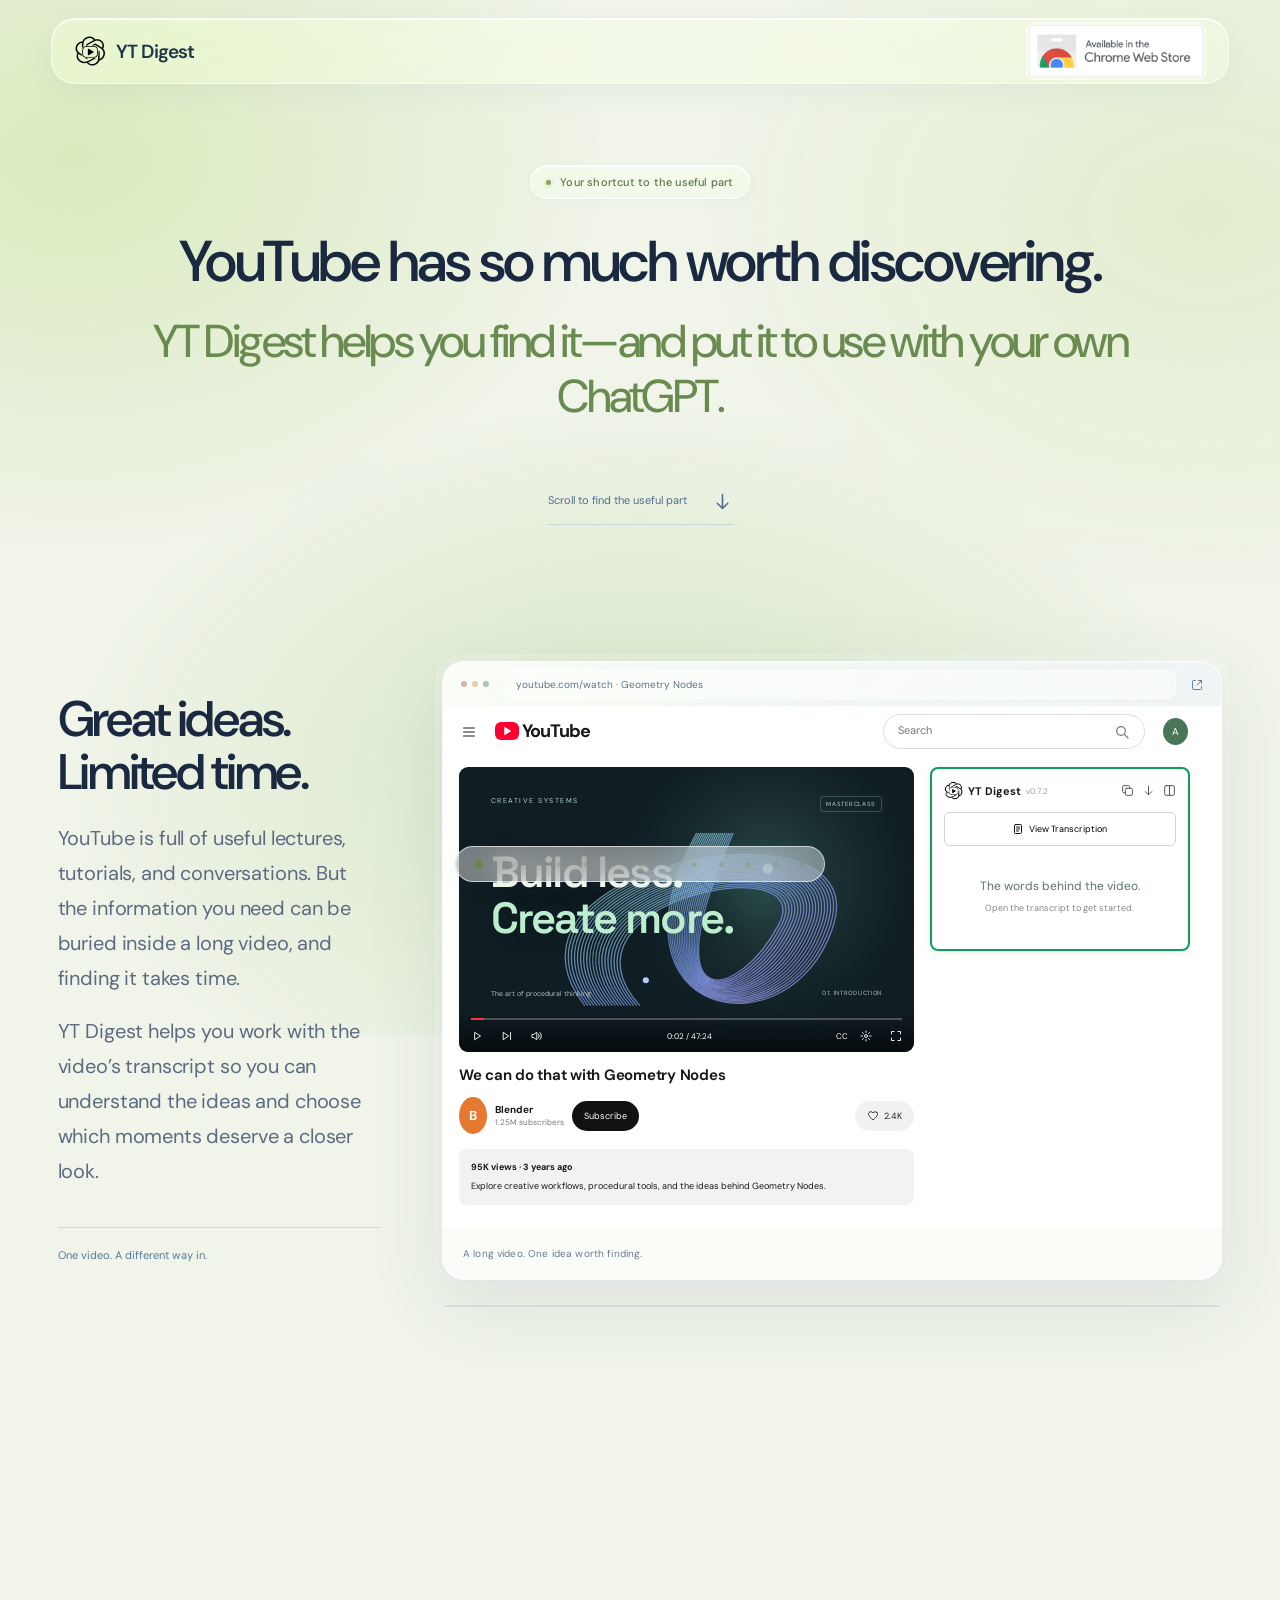
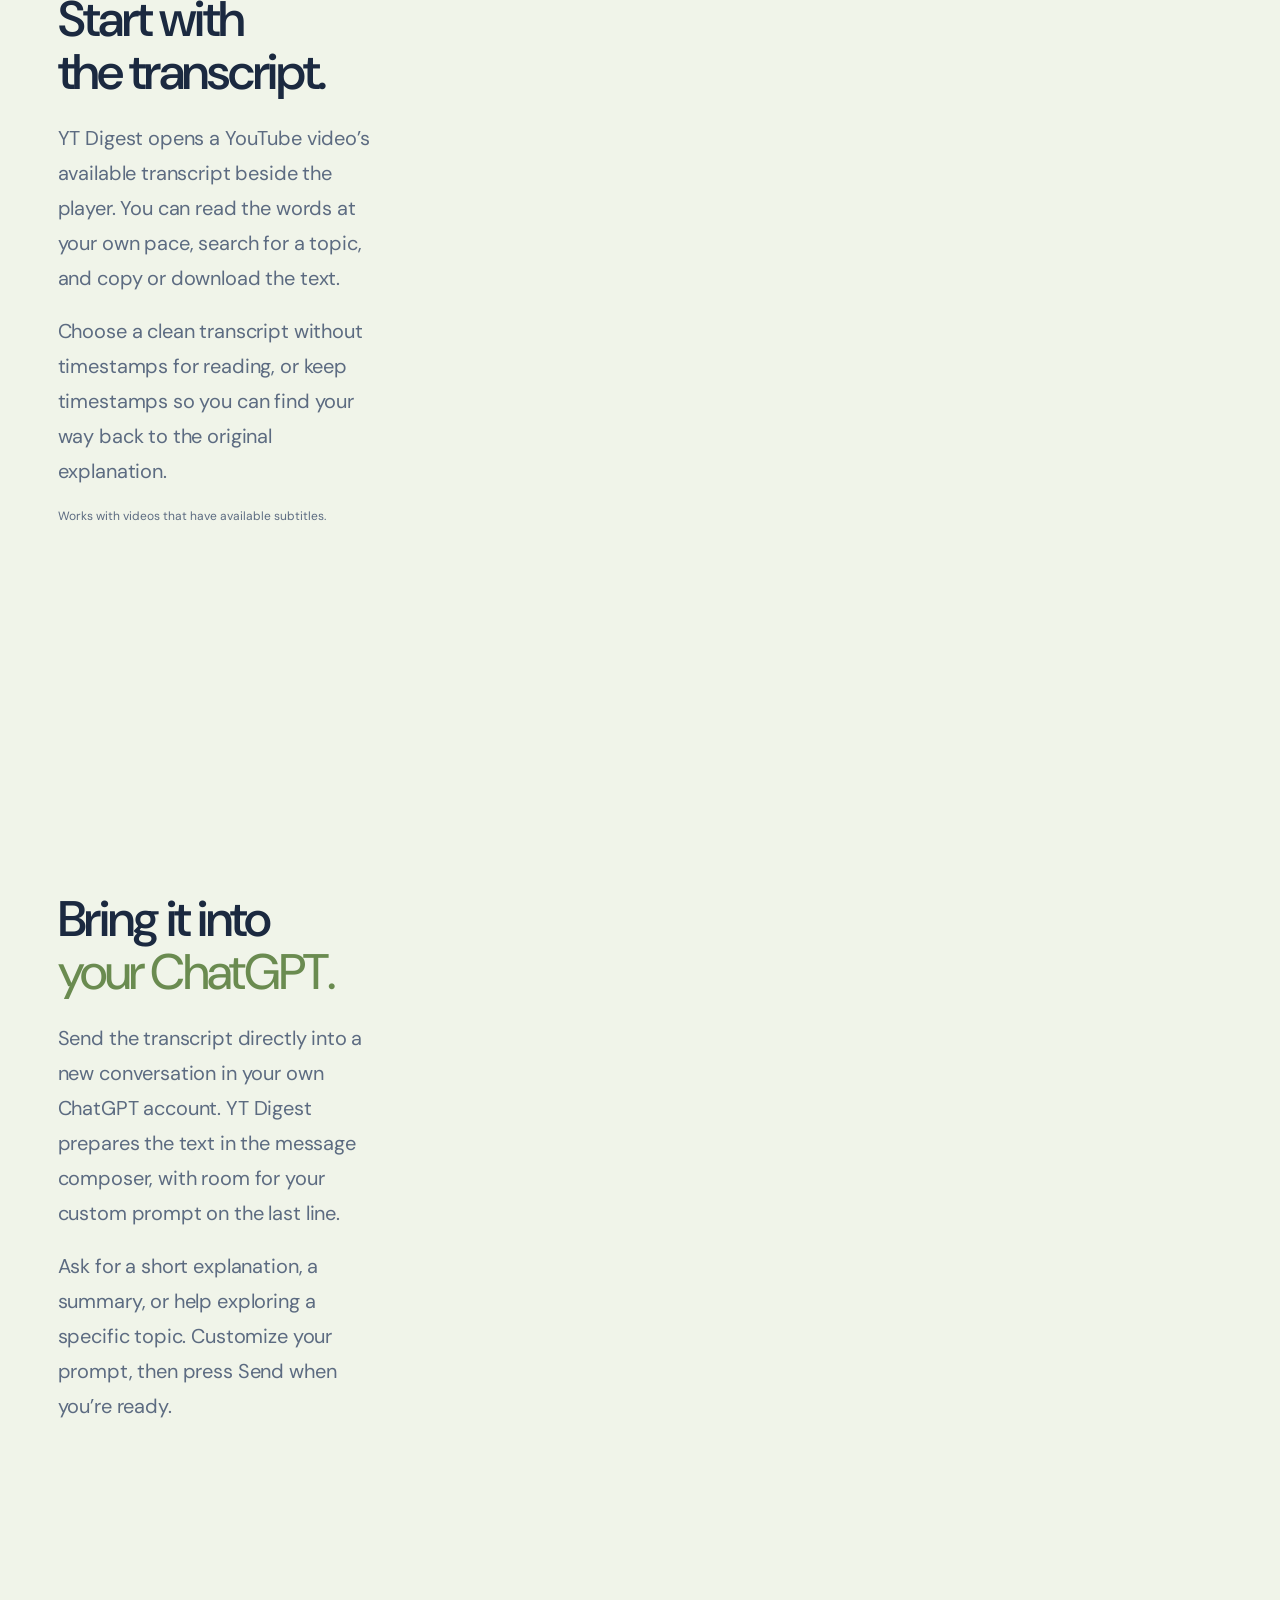
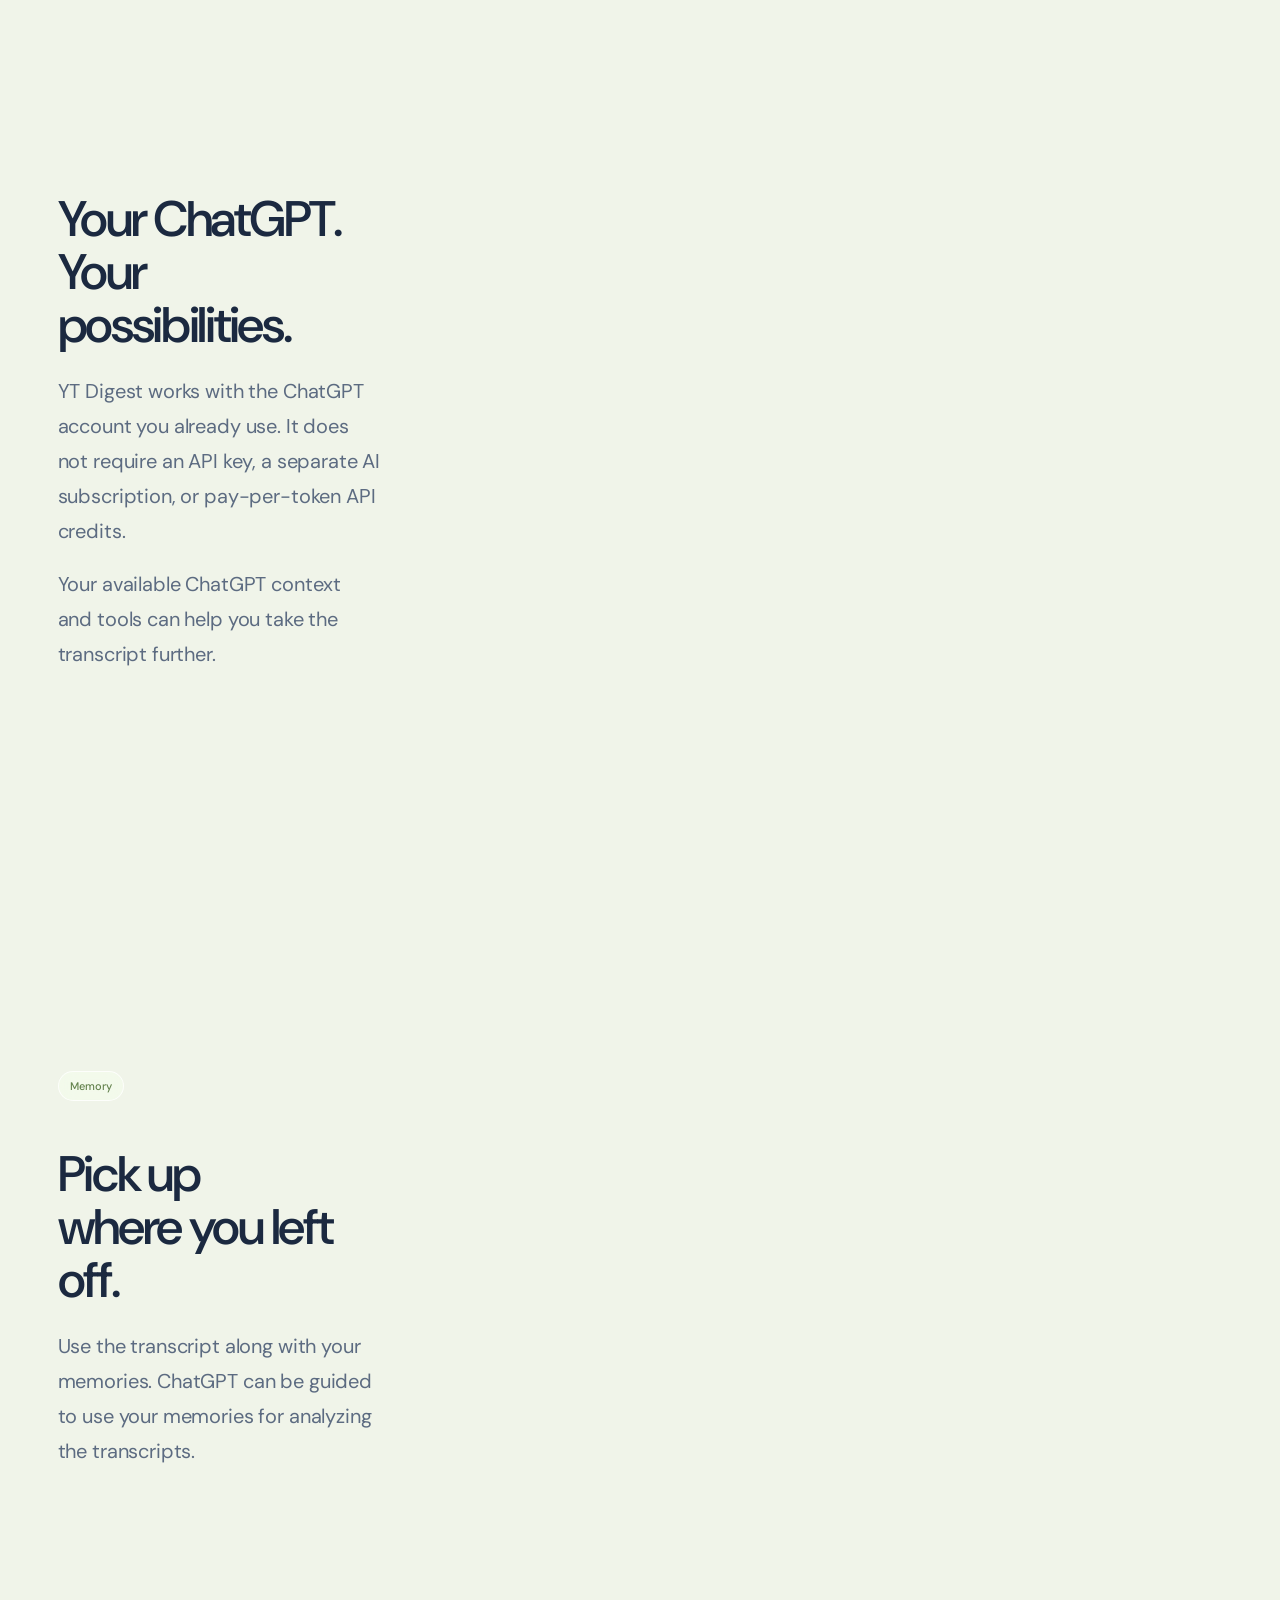
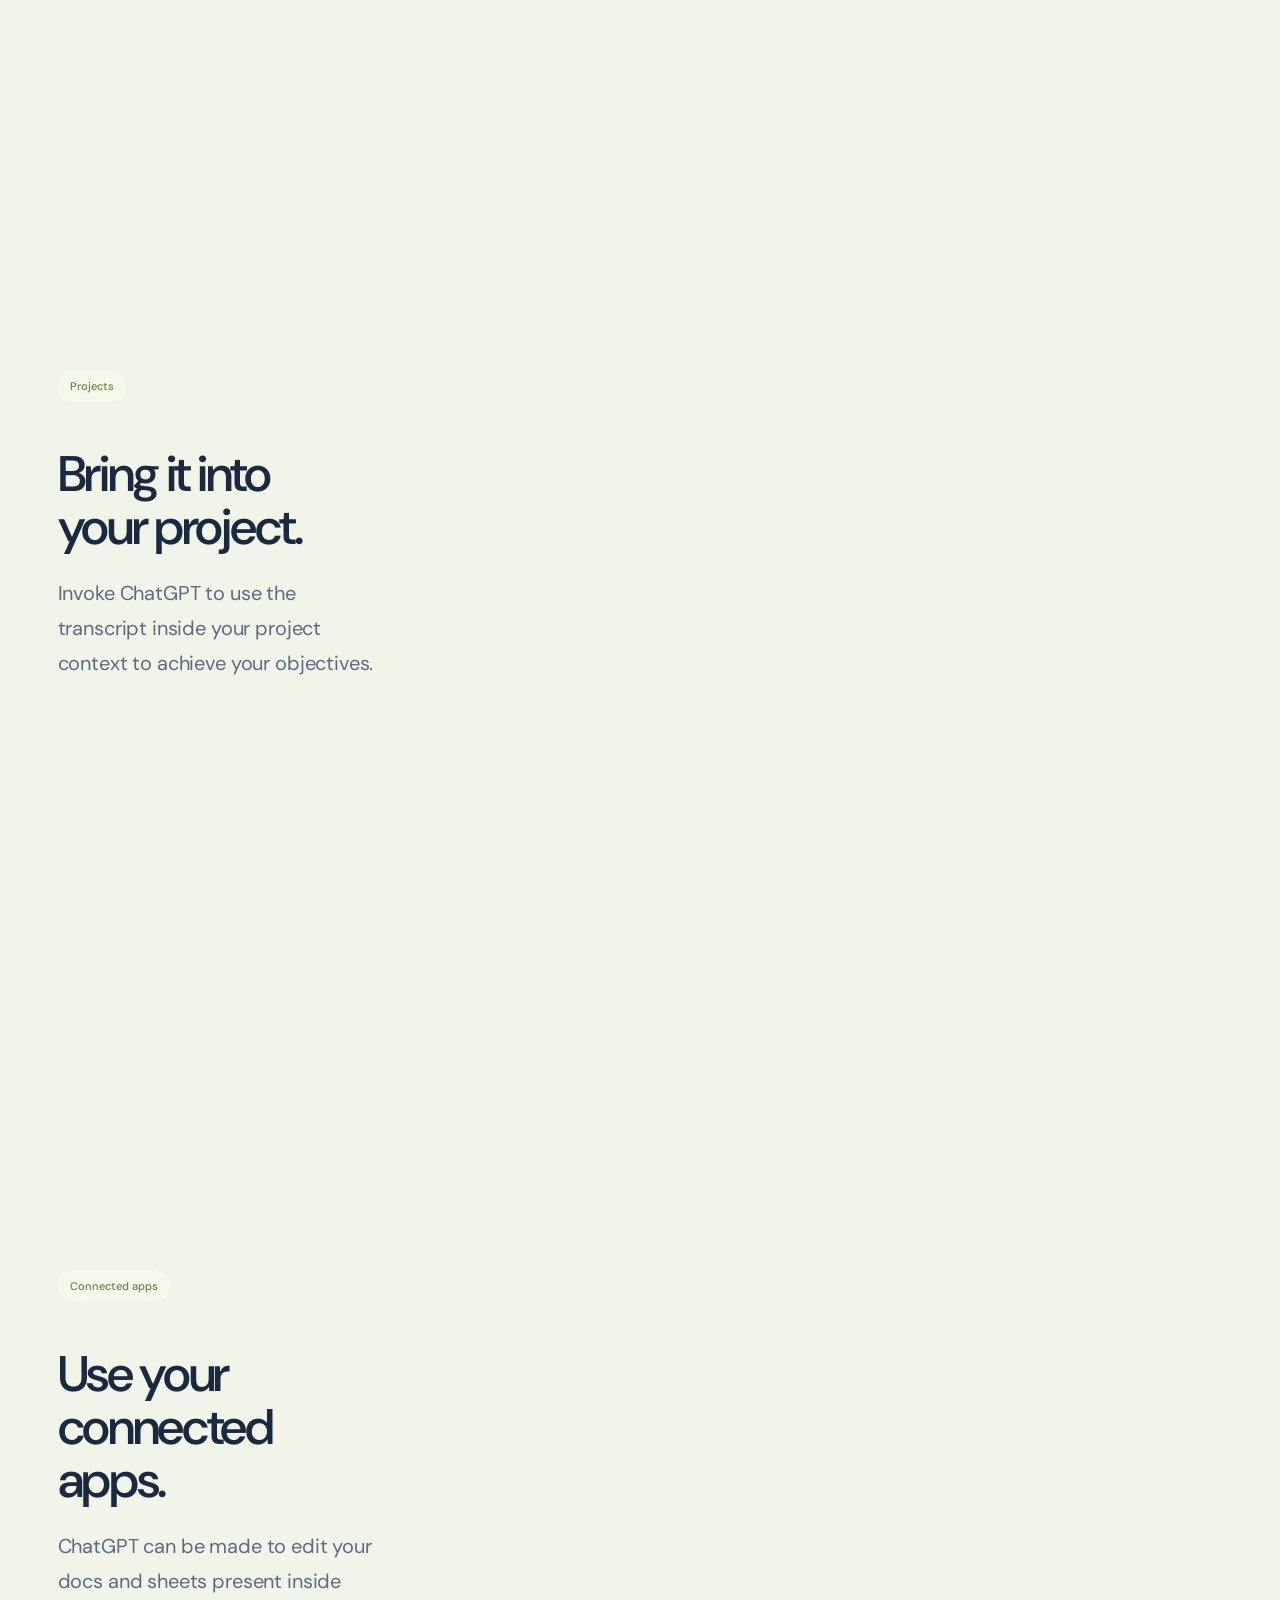
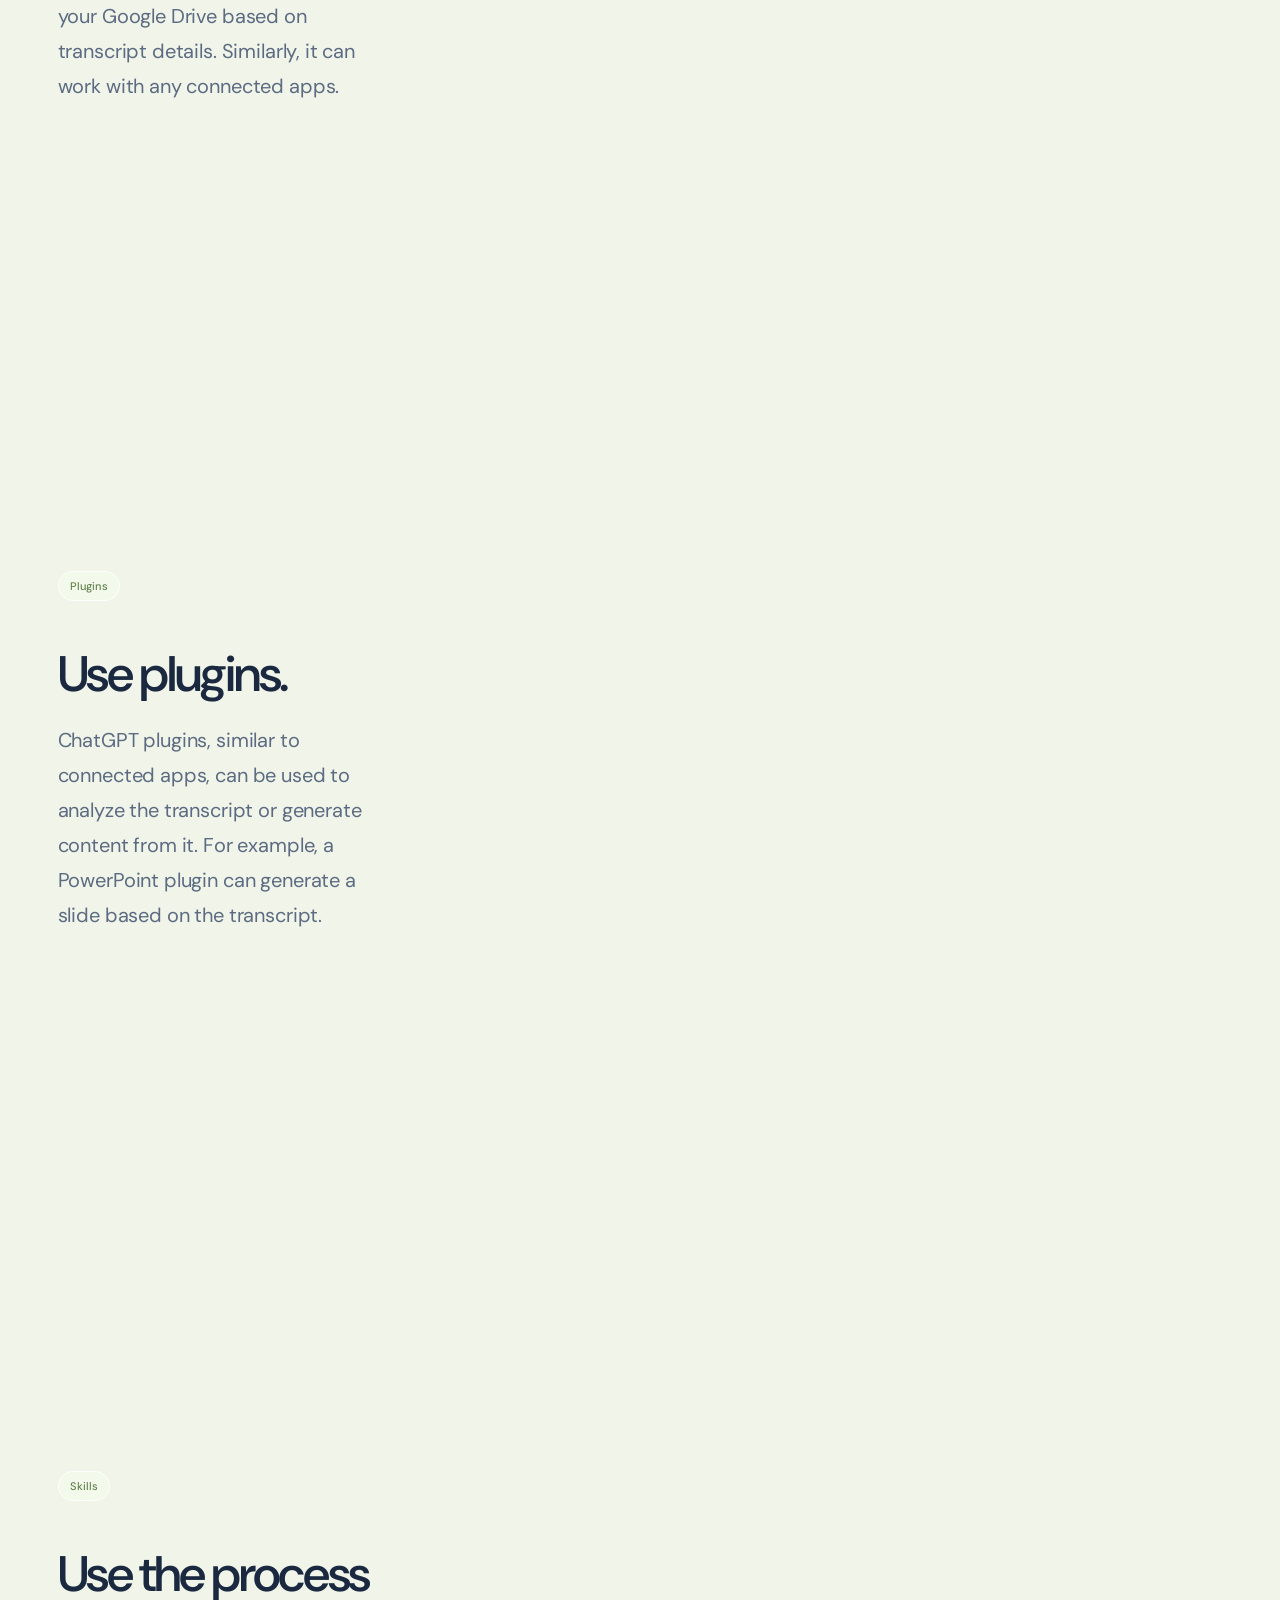
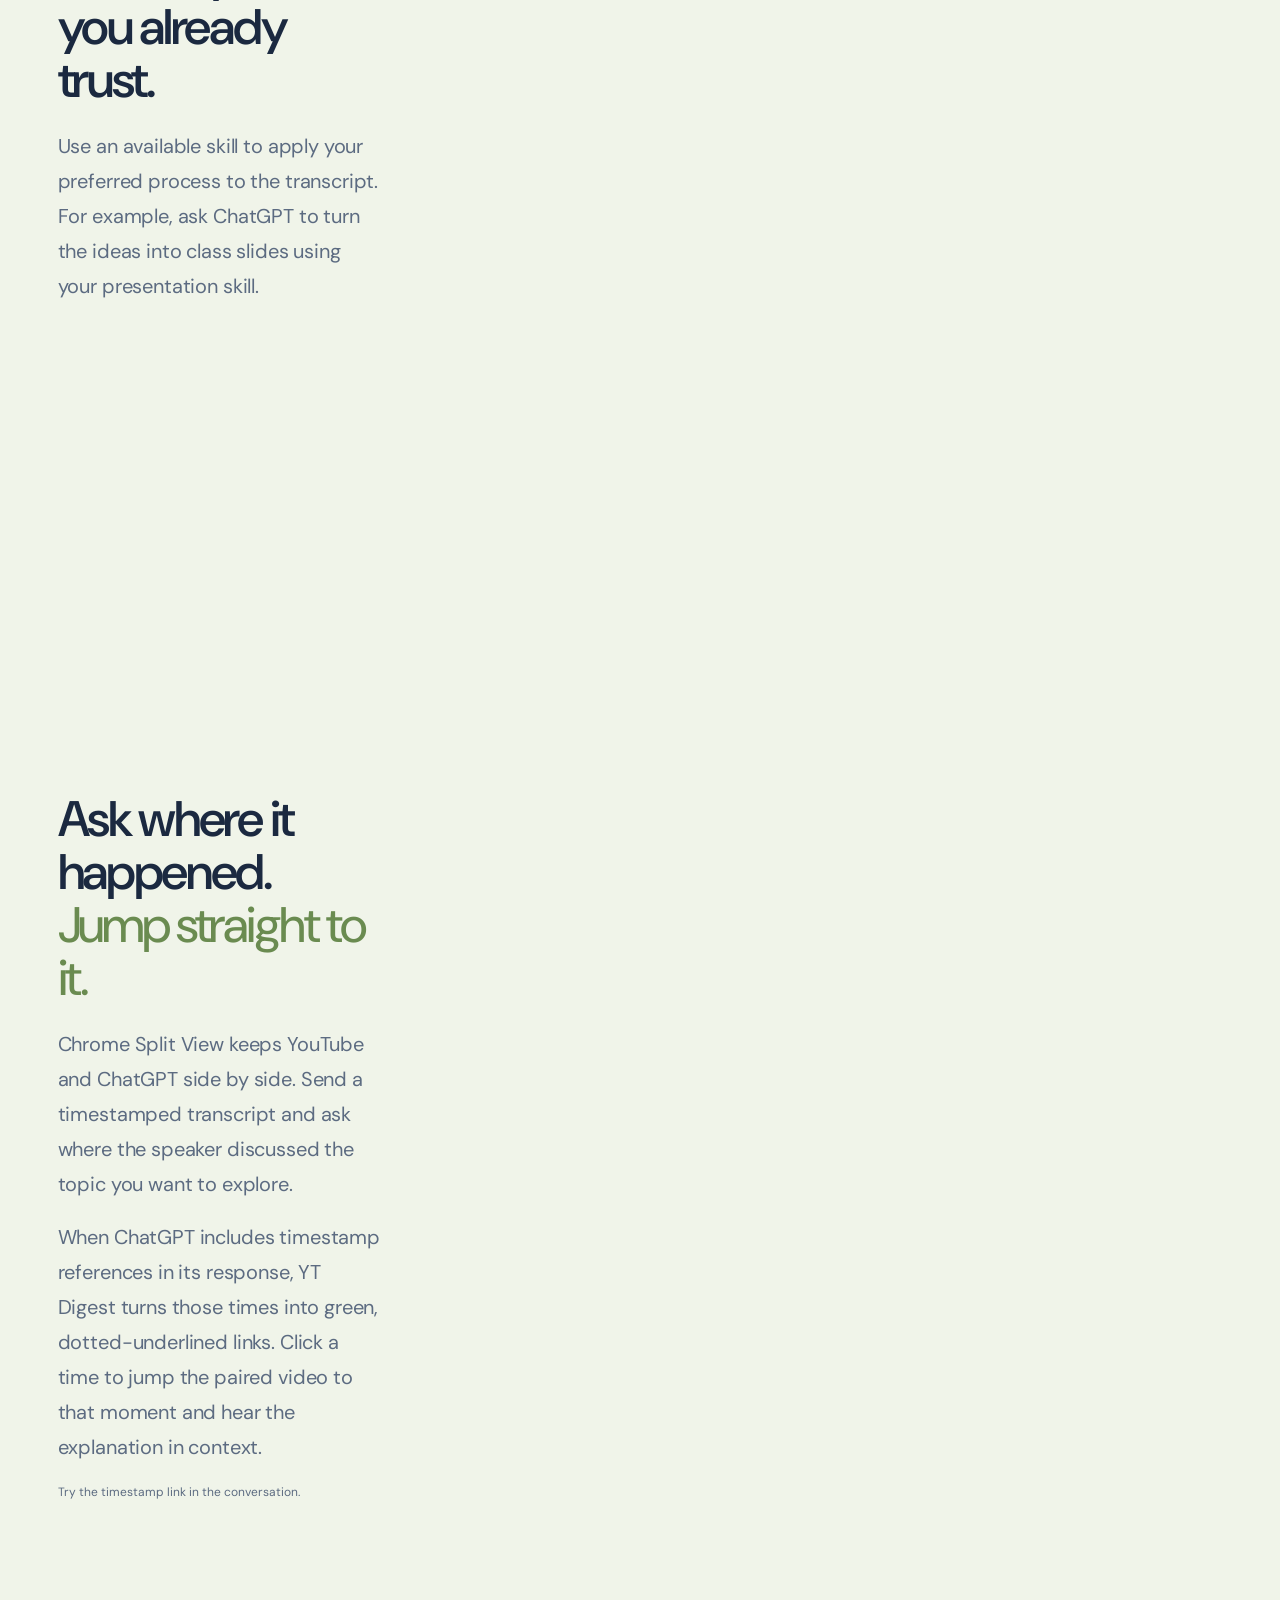
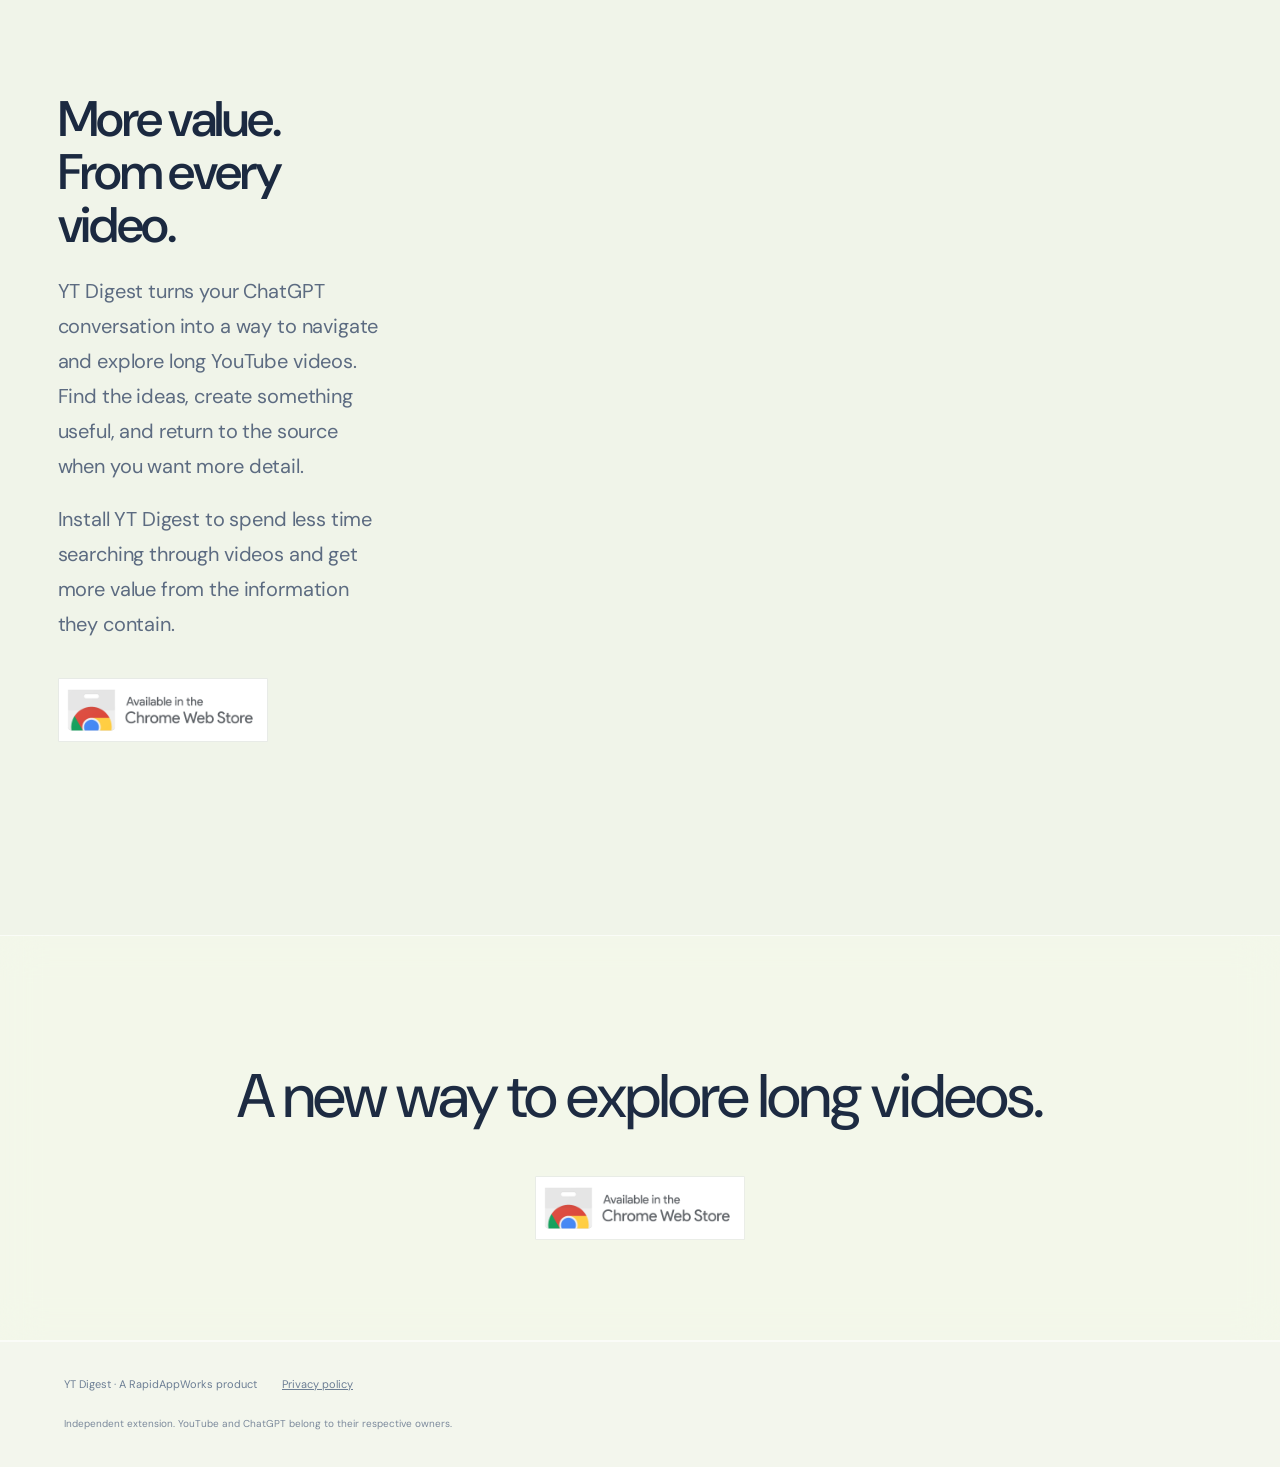
==== commit 0c45f00f: "Track YT Digest Chrome Store clicks in Google Ads" ====
--- a/yt-digest/index.html
+++ b/yt-digest/index.html
@@ -1,14 +1,14 @@
-<!doctype html><html lang="en"><head><meta charset="utf-8"><meta name="viewport" content="width=device-width, initial-scale=1"><meta name="description" content="Bring YouTube transcripts into your own ChatGPT. Explore ideas, reuse your tools, and jump from clickable timestamps to the moments that matter. Free Chrome extension. No API key."><link rel="canonical" href="https://rapidappworks.com/yt-digest/"><meta property="og:title" content="YT Digest — Explore YouTube with your own ChatGPT"><meta property="og:description" content="Read the transcript. Explore the ideas. Jump to the moments that matter."><meta property="og:url" content="https://rapidappworks.com/yt-digest/"><meta name="theme-color" content="#f0f4e9"><title>YT Digest — Find the useful part</title><link rel="icon" href="../assets/ytdigest.png"><link rel="preconnect" href="https://fonts.googleapis.com"><link rel="preconnect" href="https://fonts.gstatic.com" crossorigin><link href="https://fonts.googleapis.com/css2?family=DM+Sans:wght@400;450;500;550;600;650;700&family=Space+Grotesk:wght@400;500;600;700&display=swap" rel="stylesheet"><link rel="stylesheet" href="story.css?v=20261003-1"><link rel="stylesheet" href="polish.css?v=20261003-1"><link rel="stylesheet" href="glass.css?v=20261003-1"><script defer src="../vendor/gsap/gsap.min.js"></script><script defer src="../vendor/gsap/ScrollTrigger.min.js"></script><script defer src="story.js?v=20261003-1"></script><script async src="https://www.googletagmanager.com/gtag/js?id=G-VMC909K813"></script><script>window.dataLayer=window.dataLayer||[];function gtag(){dataLayer.push(arguments)}gtag("js",new Date());gtag("config","G-VMC909K813");</script><script defer src="../analytics.js"></script></head><body>
-<a class="skip" href="#journey">Skip to the story</a><header><a class="brand" href="#"><img src="../assets/ytdigest.png" alt="" width="32" height="32">YT Digest</a><a class="store" href="https://chromewebstore.google.com/detail/yt-digest-youtube-transcr/bpmbdaijbeeekhkoenondkcgonoipckm" target="_blank" rel="noopener"><img src="../assets/chrome-web-store-badge.png" alt="Available in the Chrome Web Store"></a></header>
+<!doctype html><html lang="en"><head><meta charset="utf-8"><meta name="viewport" content="width=device-width, initial-scale=1"><meta name="description" content="Bring YouTube transcripts into your own ChatGPT. Explore ideas, reuse your tools, and jump from clickable timestamps to the moments that matter. Free Chrome extension. No API key."><link rel="canonical" href="https://rapidappworks.com/yt-digest/"><meta property="og:title" content="YT Digest — Explore YouTube with your own ChatGPT"><meta property="og:description" content="Read the transcript. Explore the ideas. Jump to the moments that matter."><meta property="og:url" content="https://rapidappworks.com/yt-digest/"><meta name="theme-color" content="#f0f4e9"><title>YT Digest — Find the useful part</title><link rel="icon" href="../assets/ytdigest.png"><link rel="preconnect" href="https://fonts.googleapis.com"><link rel="preconnect" href="https://fonts.gstatic.com" crossorigin><link href="https://fonts.googleapis.com/css2?family=DM+Sans:wght@400;450;500;550;600;650;700&family=Space+Grotesk:wght@400;500;600;700&display=swap" rel="stylesheet"><link rel="stylesheet" href="story.css?v=20261003-1"><link rel="stylesheet" href="polish.css?v=20261003-1"><link rel="stylesheet" href="glass.css?v=20261003-1"><script defer src="../vendor/gsap/gsap.min.js"></script><script defer src="../vendor/gsap/ScrollTrigger.min.js"></script><script defer src="story.js?v=20261003-1"></script><script async src="https://www.googletagmanager.com/gtag/js?id=G-VMC909K813"></script><script>window.dataLayer=window.dataLayer||[];function gtag(){dataLayer.push(arguments)}gtag("js",new Date());gtag("config","G-VMC909K813");gtag("config","AW-18434364625");</script><script defer src="../analytics.js?v=20261009-1"></script></head><body>
+<a class="skip" href="#journey">Skip to the story</a><header><a class="brand" href="#"><img src="../assets/ytdigest.png" alt="" width="32" height="32">YT Digest</a><a class="store" data-google-ads-conversion="AW-18434364625/Hl2eCPOOjJUdENGpmNZE" href="https://chromewebstore.google.com/detail/yt-digest-youtube-transcr/bpmbdaijbeeekhkoenondkcgonoipckm" target="_blank" rel="noopener"><img src="../assets/chrome-web-store-badge.png" alt="Available in the Chrome Web Store"></a></header>
 <main id="journey"><div class="intro"><span class="hero-pill"><span class="live-dot"></span> Your shortcut to the useful part</span><h1>YouTube has so much worth discovering.<br><em>YT Digest helps you find it—and put it to use with your own ChatGPT.</em></h1><a class="scroll-link" href="#chapter-1">Scroll to find the useful part <span><svg class="icon icon-down" viewBox="0 0 24 24" fill="none" stroke="currentColor" stroke-width="1.8" stroke-linecap="round" stroke-linejoin="round" aria-hidden="true" focusable="false"><path d="M12 4v16m-6-6 6 6 6-6"/></svg></span></a></div>
 <div class="journey-layout"><div class="chapters">
 <section id="chapter-1" data-scene="0"><div class="segment-copy"><h2>Great ideas.<br>Limited time.</h2><p>YouTube is full of useful lectures, tutorials, and conversations. But the information you need can be buried inside a long video, and finding it takes time.</p><p>YT Digest helps you work with the video’s transcript so you can understand the ideas and choose which moments deserve a closer look.</p><div class="chapter-tag">One video. A different way in.</div></div></section>
 <section id="chapter-2" data-scene="1"><div class="segment-copy"><h2>Start with<br>the transcript.</h2><p>YT Digest opens a YouTube video’s available transcript beside the player. You can read the words at your own pace, search for a topic, and copy or download the text.</p><p>Choose a clean transcript without timestamps for reading, or keep timestamps so you can find your way back to the original explanation.</p><small>Works with videos that have available subtitles.</small></div></section>
 <section id="chapter-3" data-scene="2"><div class="segment-copy"><h2>Bring it into<br><em>your ChatGPT.</em></h2><p>Send the transcript directly into a new conversation in your own ChatGPT account. YT Digest prepares the text in the message composer, with room for your custom prompt on the last line.</p><p>Ask for a short explanation, a summary, or help exploring a specific topic. Customize your prompt, then press Send when you’re ready.</p></div></section>
 <section id="chapter-4" data-scene="3" data-example="intro"><div class="segment-copy"><h2>Your ChatGPT.<br>Your possibilities.</h2><p>YT Digest works with the ChatGPT account you already use. It does not require an API key, a separate AI subscription, or pay-per-token API credits.</p><p>Your available ChatGPT context and tools can help you take the transcript further.</p></div></section><section class="reuse-example" data-scene="3" data-example="memory"><div class="segment-copy"><span class="reuse-label">Memory</span><h2>Pick up<br>where you left off.</h2><p>Use the transcript along with your memories. ChatGPT can be guided to use your memories for analyzing the transcripts.</p></div></section><section class="reuse-example" data-scene="3" data-example="project"><div class="segment-copy"><span class="reuse-label">Projects</span><h2>Bring it into<br>your project.</h2><p>Invoke ChatGPT to use the transcript inside your project context to achieve your objectives.</p></div></section><section class="reuse-example" data-scene="3" data-example="apps"><div class="segment-copy"><span class="reuse-label">Connected apps</span><h2>Use your<br>connected apps.</h2><p>ChatGPT can be made to edit your docs and sheets present inside your Google Drive based on transcript details. Similarly, it can work with any connected apps.</p></div></section><section class="reuse-example" data-scene="3" data-example="plugin"><div class="segment-copy"><span class="reuse-label">Plugins</span><h2>Use plugins.</h2><p>ChatGPT plugins, similar to connected apps, can be used to analyze the transcript or generate content from it. For example, a PowerPoint plugin can generate a slide based on the transcript.</p></div></section><section class="reuse-example" data-scene="3" data-example="skill"><div class="segment-copy"><span class="reuse-label">Skills</span><h2>Use the process<br>you already trust.</h2><p>Use an available skill to apply your preferred process to the transcript. For example, ask ChatGPT to turn the ideas into class slides using your presentation skill.</p></div></section><section id="chapter-5" data-scene="4"><div class="segment-copy"><h2>Ask where it happened.<br><em>Jump straight to it.</em></h2><p>Chrome Split View keeps YouTube and ChatGPT side by side. Send a timestamped transcript and ask where the speaker discussed the topic you want to explore.</p><p>When ChatGPT includes timestamp references in its response, YT Digest turns those times into green, dotted-underlined links. Click a time to jump the paired video to that moment and hear the explanation in context.</p><small>Try the timestamp link in the conversation.</small></div></section>
-<section id="chapter-6" data-scene="5"><div class="segment-copy"><h2>More value.<br>From every video.</h2><p>YT Digest turns your ChatGPT conversation into a way to navigate and explore long YouTube videos. Find the ideas, create something useful, and return to the source when you want more detail.</p><p>Install YT Digest to spend less time searching through videos and get more value from the information they contain.</p><a class="closing-store-badge" href="https://chromewebstore.google.com/detail/yt-digest-youtube-transcr/bpmbdaijbeeekhkoenondkcgonoipckm" target="_blank" rel="noopener"><img src="../assets/chrome-web-store-badge.png" alt="Available in the Chrome Web Store" width="248" height="75"></a></div></section>
+<section id="chapter-6" data-scene="5"><div class="segment-copy"><h2>More value.<br>From every video.</h2><p>YT Digest turns your ChatGPT conversation into a way to navigate and explore long YouTube videos. Find the ideas, create something useful, and return to the source when you want more detail.</p><p>Install YT Digest to spend less time searching through videos and get more value from the information they contain.</p><a class="closing-store-badge" data-google-ads-conversion="AW-18434364625/Hl2eCPOOjJUdENGpmNZE" href="https://chromewebstore.google.com/detail/yt-digest-youtube-transcr/bpmbdaijbeeekhkoenondkcgonoipckm" target="_blank" rel="noopener"><img src="../assets/chrome-web-store-badge.png" alt="Available in the Chrome Web Store" width="248" height="75"></a></div></section>
 </div><aside class="stage-wrap" aria-label="Product demonstration"><div class="stage"><div class="browser-bar"><div class="dots"><i></i><i></i><i></i></div><span id="address">youtube.com / a video worth exploring</span><span><svg class="icon icon-external" viewBox="0 0 24 24" fill="none" stroke="currentColor" stroke-width="1.8" stroke-linecap="round" stroke-linejoin="round" aria-hidden="true" focusable="false"><path d="M15 3h6v6m0-6-9 9"/><path d="M9 3H5a2 2 0 0 0-2 2v14a2 2 0 0 0 2 2h14a2 2 0 0 0 2-2v-4"/></svg></span></div><div class="browser-content native-demo"><div class="video-pane"><div class="yt-top"><span><svg class="icon icon-menu" viewBox="0 0 24 24" fill="none" stroke="currentColor" stroke-width="1.8" stroke-linecap="round" stroke-linejoin="round" aria-hidden="true" focusable="false"><path d="M4 6h16M4 12h16M4 18h16"/></svg></span><b><i><svg class="icon icon-play" viewBox="0 0 24 24" fill="none" stroke="currentColor" stroke-width="1.8" stroke-linecap="round" stroke-linejoin="round" aria-hidden="true" focusable="false"><path d="m8 5 11 7-11 7Z"/></svg></i> YouTube</b><span class="yt-search">Search <span><svg class="icon icon-search" viewBox="0 0 24 24" fill="none" stroke="currentColor" stroke-width="1.8" stroke-linecap="round" stroke-linejoin="round" aria-hidden="true" focusable="false"><circle cx="10.5" cy="10.5" r="6.5"/><path d="m16 16 5 5"/></svg></span></span><span class="avatar">A</span></div><div class="yt-layout"><div class="watch"><div class="player"><div class="lecture-motion" aria-hidden="true"><svg class="motion-canvas" viewBox="0 0 440 280"><defs><linearGradient id="ribbon" x1="0" y1="0" x2="1" y2="1"><stop stop-color="#9df7d3"/><stop offset=".55" stop-color="#84a7ff"/><stop offset="1" stop-color="#b1a0ff"/></linearGradient><radialGradient id="bloom"><stop stop-color="#40736c" stop-opacity=".6"/><stop offset="1" stop-color="#132429" stop-opacity="0"/></radialGradient></defs><circle cx="300" cy="110" r="170" fill="url(#bloom)"/><g class="ribbon-shape" fill="none" stroke="url(#ribbon)" stroke-width="1.3"><path style="--i:0" d="M120 235C10 95,405 25,365 155S130 250,230 65"/><path style="--i:1" d="M123 235C14 97,402 28,362 155S133 250,232 65"/><path style="--i:2" d="M126 235C18 99,399 31,359 155S136 250,234 65"/><path style="--i:3" d="M129 235C22 101,396 34,356 155S139 250,236 65"/><path style="--i:4" d="M132 235C26 103,393 37,353 155S142 250,238 65"/><path style="--i:5" d="M135 235C30 105,390 40,350 155S145 250,240 65"/><path style="--i:6" d="M138 235C34 107,387 43,347 155S148 250,242 65"/><path style="--i:7" d="M141 235C38 109,384 46,344 155S151 250,244 65"/><path style="--i:8" d="M144 235C42 111,381 49,341 155S154 250,246 65"/><path style="--i:9" d="M147 235C46 113,378 52,338 155S157 250,248 65"/><path style="--i:10" d="M150 235C50 115,375 55,335 155S160 250,250 65"/><path style="--i:11" d="M153 235C54 117,372 58,332 155S163 250,252 65"/><path style="--i:12" d="M156 235C58 119,369 61,329 155S166 250,254 65"/><path style="--i:13" d="M159 235C62 121,366 64,326 155S169 250,256 65"/><path style="--i:14" d="M162 235C66 123,363 67,323 155S172 250,258 65"/><path style="--i:15" d="M165 235C70 125,360 70,320 155S175 250,260 65"/><path style="--i:16" d="M168 235C74 127,357 73,317 155S178 250,262 65"/><path style="--i:17" d="M171 235C78 129,354 76,314 155S181 250,264 65"/><path style="--i:18" d="M174 235C82 131,351 79,311 155S184 250,266 65"/></g><circle class="orb orb-one" cx="300" cy="100" r="5" fill="#c1ffdf"/><circle class="orb orb-two" cx="180" cy="210" r="3" fill="#bac8ff"/></svg><div class="lecture-kicker">CREATIVE SYSTEMS <span>MASTERCLASS</span></div><div class="lecture-heading">Build less.<br><span>Create more.</span></div><div class="lecture-footnote">The art of procedural thinking <span>01: INTRODUCTION</span></div></div><div class="embroidery-motion"><div class="lecture-kicker">GEOMETRY NODES <span>LIVE DEMONSTRATION</span></div><h3>A curve becomes<br><span>a thousand possibilities.</span></h3><svg class="stitch-canvas" viewBox="0 0 360 180" aria-hidden="true"><path class="guide-curve" d="M39 90C100 130 150 115 190 90S285 55 315 90" fill="none"/> <g stroke="#b4ffce" stroke-width="2.5" stroke-linecap="round"><path class="thread" style="--i:0" d="M39 84l6 12"/><path class="thread" style="--i:1" d="M47 88.65476890907144l6 12"/><path class="thread" style="--i:2" d="M55 93.15913006515234l6 12"/><path class="thread" style="--i:3" d="M63 97.36753578298094l6 12"/><path class="thread" style="--i:4" d="M71 101.14400147125829l6 12"/><path class="thread" style="--i:5" d="M79 104.36649965031457l6 12"/><path class="thread" style="--i:6" d="M87 106.93090297900864l6 12"/><path class="thread" style="--i:7" d="M95 108.75434888135341l6 12"/><path class="thread" style="--i:8" d="M103 109.77791705298385l6 12"/><path class="thread" style="--i:9" d="M111 109.96853333023363l6 12"/><path class="thread" style="--i:10" d="M119 109.32003840283308l6 12"/><path class="thread" style="--i:11" d="M127 107.85338683732705l6 12"/><path class="thread" style="--i:12" d="M135 105.61596998024577l6 12"/><path class="thread" style="--i:13" d="M143 102.68008461979728l6 12"/><path class="thread" style="--i:14" d="M151 99.14059688762613l6 12"/><path class="thread" style="--i:15" d="M159 95.11187688607959l6 12"/><path class="thread" style="--i:16" d="M167 90.72410309118888l6 12"/><path class="thread" style="--i:17" d="M175 86.119055945767l6 12"/><path class="thread" style="--i:18" d="M183 81.44553656262718l6 12"/><path class="thread" style="--i:19" d="M191 76.85455857159877l6 12"/><path class="thread" style="--i:20" d="M199 72.49446847433384l6 12"/><path class="thread" style="--i:21" d="M207 68.50615218099814l6 12"/><path class="thread" style="--i:22" d="M215 65.01848261817821l6 12"/><path class="thread" style="--i:23" d="M223 62.14415550769495l6 12"/><path class="thread" style="--i:24" d="M231 59.97604787319712l6 12"/><path class="thread" style="--i:25" d="M239 58.58421694070748l6 12"/><path class="thread" style="--i:26" d="M247 58.01363640649062l6 12"/><path class="thread" style="--i:27" d="M255 58.282743219346386l6 12"/><path class="thread" style="--i:28" d="M263 59.38284183459217l6 12"/><path class="thread" style="--i:29" d="M271 61.27838518984542l6 12"/><path class="thread" style="--i:30" d="M279 63.90812332354432l6 12"/><path class="thread" style="--i:31" d="M287 67.18708252133924l6 12"/><path class="thread" style="--i:32" d="M295 71.00931103896053l6 12"/><path class="thread" style="--i:33" d="M303 75.25130268007887l6 12"/></g></svg><div class="lecture-footnote">Embroidery tool <span>21:58 / CURVE → STITCHES</span></div></div><div class="player-controls"><div class="player-track"><i></i></div><span><svg class="icon icon-play" viewBox="0 0 24 24" fill="none" stroke="currentColor" stroke-width="1.8" stroke-linecap="round" stroke-linejoin="round" aria-hidden="true" focusable="false"><path d="m8 5 11 7-11 7Z"/></svg> &nbsp; <svg class="icon icon-next" viewBox="0 0 24 24" fill="none" stroke="currentColor" stroke-width="1.8" stroke-linecap="round" stroke-linejoin="round" aria-hidden="true" focusable="false"><path d="m5 5 10 7-10 7Z"/><path d="M19 5v14"/></svg> &nbsp; <svg class="icon icon-volume" viewBox="0 0 24 24" fill="none" stroke="currentColor" stroke-width="1.8" stroke-linecap="round" stroke-linejoin="round" aria-hidden="true" focusable="false"><path d="m11 5-6 4H2v6h3l6 4Z"/><path d="M15 8a6 6 0 0 1 0 8m3-11a10 10 0 0 1 0 14"/></svg></span><span id="clock">0:02 / 47:24</span><span>CC &nbsp; <svg class="icon icon-settings" viewBox="0 0 24 24" fill="none" stroke="currentColor" stroke-width="1.8" stroke-linecap="round" stroke-linejoin="round" aria-hidden="true" focusable="false"><circle cx="12" cy="12" r="3"/><path d="M12 2v3m0 14v3M2 12h3m14 0h3M5 5l2 2m10 10 2 2M5 19l2-2M17 7l2-2"/></svg> &nbsp; <svg class="icon icon-expand" viewBox="0 0 24 24" fill="none" stroke="currentColor" stroke-width="1.8" stroke-linecap="round" stroke-linejoin="round" aria-hidden="true" focusable="false"><path d="M8 3H3v5m13-5h5v5M3 16v5h5m13-5v5h-5"/></svg></span></div></div><h3 class="video-title">We can do that with Geometry Nodes</h3><div class="channel"><span class="channel-icon">B</span><div><b>Blender</b><small>1.25M subscribers</small></div><span class="subscribe">Subscribe</span><span class="like"><svg class="icon icon-heart" viewBox="0 0 24 24" fill="none" stroke="currentColor" stroke-width="1.8" stroke-linecap="round" stroke-linejoin="round" aria-hidden="true" focusable="false"><path d="M20 5a5 5 0 0 0-8 1 5 5 0 0 0-8-1c-3 3-1 7 8 15 9-8 11-12 8-15Z"/></svg> 2.4K</span></div><div class="description"><b>95K views · 3 years ago</b><p>Explore creative workflows, procedural tools, and the ideas behind Geometry Nodes.</p></div></div><div class="extension"><div class="ext-head"><img src="../assets/ytdigest.png" alt=""><b>YT Digest</b><span class="ext-version">v0.7.2</span><span class="ext-tools"><svg class="icon icon-copy" viewBox="0 0 24 24" fill="none" stroke="currentColor" stroke-width="1.8" stroke-linecap="round" stroke-linejoin="round" aria-hidden="true" focusable="false"><rect x="8" y="8" width="13" height="13" rx="2"/><path d="M16 8V5a2 2 0 0 0-2-2H5a2 2 0 0 0-2 2v9a2 2 0 0 0 2 2h3"/></svg> <svg class="icon icon-down" viewBox="0 0 24 24" fill="none" stroke="currentColor" stroke-width="1.8" stroke-linecap="round" stroke-linejoin="round" aria-hidden="true" focusable="false"><path d="M12 4v16m-6-6 6 6 6-6"/></svg> <svg class="icon icon-split" viewBox="0 0 24 24" fill="none" stroke="currentColor" stroke-width="1.8" stroke-linecap="round" stroke-linejoin="round" aria-hidden="true" focusable="false"><rect x="3" y="3" width="18" height="18" rx="3"/><path d="M12 3v18"/></svg></span></div><div class="ext-buttons"><button class="open-transcript" type="button"><svg class="icon icon-file" viewBox="0 0 24 24" fill="none" stroke="currentColor" stroke-width="1.8" stroke-linecap="round" stroke-linejoin="round" aria-hidden="true" focusable="false"><rect x="5" y="3" width="14" height="18" rx="2"/><path d="M9 8h6M9 12h6M9 16h4"/></svg> <span>View Transcription</span></button><button class="summarize-btn" type="button"><svg class="icon icon-bolt" viewBox="0 0 24 24" fill="none" stroke="currentColor" stroke-width="1.8" stroke-linecap="round" stroke-linejoin="round" aria-hidden="true" focusable="false"><path d="m13 2-9 12h7l-1 8 10-12h-7Z"/></svg> Summarize With Timestamp</button></div><div class="ext-detail"><div class="ext-tabs"><button data-tab="raw">Raw</button><button class="active" data-tab="timestamped">Timestamped</button><button data-tab="search">Search</button><button data-tab="segment">Segment</button></div><div class="search-box"><input aria-label="Search sample transcript" placeholder="Search transcript…"></div><div class="segment-box">Selected range <b>21:58 → 23:10</b></div><div class="transcript-rows"></div><div class="ext-bottom">Copy or download your transcript <span><svg class="icon icon-copy" viewBox="0 0 24 24" fill="none" stroke="currentColor" stroke-width="1.8" stroke-linecap="round" stroke-linejoin="round" aria-hidden="true" focusable="false"><rect x="8" y="8" width="13" height="13" rx="2"/><path d="M16 8V5a2 2 0 0 0-2-2H5a2 2 0 0 0-2 2v9a2 2 0 0 0 2 2h3"/></svg> &nbsp; <svg class="icon icon-down" viewBox="0 0 24 24" fill="none" stroke="currentColor" stroke-width="1.8" stroke-linecap="round" stroke-linejoin="round" aria-hidden="true" focusable="false"><path d="M12 4v16m-6-6 6 6 6-6"/></svg></span></div></div><div class="ext-empty">The words behind the video.<br><span>Open the transcript to get started.</span></div></div></div></div><div class="chat-pane"><div class="chat-title">✳ ChatGPT <span><svg class="icon icon-more" viewBox="0 0 24 24" fill="none" stroke="currentColor" stroke-width="1.8" stroke-linecap="round" stroke-linejoin="round" aria-hidden="true" focusable="false"><circle cx="5" cy="12" r="1"/><circle cx="12" cy="12" r="1"/><circle cx="19" cy="12" r="1"/></svg></span></div><div class="chat-body"><div class="prepared"><div class="chat-greeting">What would you like<br>to know?</div><div class="composer"><div class="file"><svg class="icon icon-file" viewBox="0 0 24 24" fill="none" stroke="currentColor" stroke-width="1.8" stroke-linecap="round" stroke-linejoin="round" aria-hidden="true" focusable="false"><rect x="5" y="3" width="14" height="18" rx="2"/><path d="M9 8h6M9 12h6M9 16h4"/></svg> Geometry Nodes transcript <span>Timestamped · 47 minutes</span></div><p>Summarize the core ideas of this lecture.</p><div class="composer-footer"><svg class="icon icon-plus" viewBox="0 0 24 24" fill="none" stroke="currentColor" stroke-width="1.8" stroke-linecap="round" stroke-linejoin="round" aria-hidden="true" focusable="false"><path d="M12 4v16M4 12h16"/></svg> &nbsp; Tools <button id="send" type="button" aria-label="Send example prompt"><svg class="icon icon-up" viewBox="0 0 24 24" fill="none" stroke="currentColor" stroke-width="1.8" stroke-linecap="round" stroke-linejoin="round" aria-hidden="true" focusable="false"><path d="M12 20V4m-6 6 6-6 6 6"/></svg></button></div></div></div><div class="summary"><div class="message-user">Summarize the core ideas of this lecture.</div><h3>Build systems.<br>Keep creative control.</h3><p>Geometry Nodes turns small rules into flexible workflows.</p><ul><li>Start with simple building blocks.</li><li>Combine them into reusable tools.</li><li>Keep the artist in control.</li></ul><div class="response-actions"><svg class="icon icon-copy" viewBox="0 0 24 24" fill="none" stroke="currentColor" stroke-width="1.8" stroke-linecap="round" stroke-linejoin="round" aria-hidden="true" focusable="false"><rect x="8" y="8" width="13" height="13" rx="2"/><path d="M16 8V5a2 2 0 0 0-2-2H5a2 2 0 0 0-2 2v9a2 2 0 0 0 2 2h3"/></svg> &nbsp; <svg class="icon icon-heart" viewBox="0 0 24 24" fill="none" stroke="currentColor" stroke-width="1.8" stroke-linecap="round" stroke-linejoin="round" aria-hidden="true" focusable="false"><path d="M20 5a5 5 0 0 0-8 1 5 5 0 0 0-8-1c-3 3-1 7 8 15 9-8 11-12 8-15Z"/></svg> &nbsp; <svg class="icon icon-refresh" viewBox="0 0 24 24" fill="none" stroke="currentColor" stroke-width="1.8" stroke-linecap="round" stroke-linejoin="round" aria-hidden="true" focusable="false"><path d="M20 7v5h-5M4 17v-5h5"/><path d="M6 6a8 8 0 0 1 14 6M4 12a8 8 0 0 0 14 6"/></svg> &nbsp; <svg class="icon icon-more" viewBox="0 0 24 24" fill="none" stroke="currentColor" stroke-width="1.8" stroke-linecap="round" stroke-linejoin="round" aria-hidden="true" focusable="false"><circle cx="5" cy="12" r="1"/><circle cx="12" cy="12" r="1"/><circle cx="19" cy="12" r="1"/></svg></div></div><div class="poster-scene"><div class="message-user">@ppt prepare a single page poster explaining the core ideas of the speaker</div><div class="coded-poster"><span>IDEAS WORTH KEEPING</span><h3>Think in<br>systems.</h3><div class="poster-diagram">○ ─ ○ ─ ○</div><p>Simple rules.<br>Reusable tools.<br>Creative freedom.</p><small>GEOMETRY NODES / CORE IDEAS</small></div></div><div class="answer-scene"><div class="message-user">Where does the speaker show the embroidery tool?</div><div class="answer-text"><div class="worked-label">Worked for 10s <svg class="icon" viewBox="0 0 24 24" fill="none" stroke="currentColor" stroke-width="1.5" aria-hidden="true"><path d="m9 6 6 6-6 6"/></svg></div><p>The speaker demonstrates the embroidery tool at <button class="time-link" type="button" aria-label="Jump to the embroidery tool at 21:58">21:58</button>, drawing a curve and using Geometry Nodes to scatter stitching elements along it.</p><p>This turns a simple drawn shape into a flexible procedural tool, while keeping the artist in control of the result.</p><div class="answer-toolbar" aria-label="Response actions"><span class="response-icon" title="Copy" role="img" aria-label="Copy"><svg viewBox="0 0 24 24" fill="none" stroke="currentColor" stroke-width="1.5" stroke-linecap="round" stroke-linejoin="round" aria-hidden="true"><rect x="8" y="8" width="12" height="12" rx="2"/><path d="M16 8V5a2 2 0 0 0-2-2H5a2 2 0 0 0-2 2v9a2 2 0 0 0 2 2h3"/></svg></span><span class="response-icon" title="Good response" role="img" aria-label="Good response"><svg viewBox="0 0 24 24" fill="none" stroke="currentColor" stroke-width="1.5" stroke-linecap="round" stroke-linejoin="round" aria-hidden="true"><path d="M7 10v10H3V10Zm0 0 5-7c2 0 2 2 1 6h5a2 2 0 0 1 2 2l-2 7a2 2 0 0 1-2 2H7"/></svg></span><span class="response-icon" title="Bad response" role="img" aria-label="Bad response"><svg viewBox="0 0 24 24" fill="none" stroke="currentColor" stroke-width="1.5" stroke-linecap="round" stroke-linejoin="round" aria-hidden="true"><path d="M7 14V4H3v10Zm0 0 5 7c2 0 2-2 1-6h5a2 2 0 0 0 2-2l-2-7a2 2 0 0 0-2-2H7"/></svg></span><span class="response-icon" title="Branch conversation" role="img" aria-label="Branch conversation"><svg viewBox="0 0 24 24" fill="none" stroke="currentColor" stroke-width="1.5" stroke-linecap="round" stroke-linejoin="round" aria-hidden="true"><path d="M5 20V9a4 4 0 0 1 4-4h10m-5-4 5 4-5 4M5 12h7a4 4 0 0 1 4 4v4"/></svg></span></div></div></div></div><div class="chat-bottom">Ask anything <span><svg class="icon icon-plus" viewBox="0 0 24 24" fill="none" stroke="currentColor" stroke-width="1.8" stroke-linecap="round" stroke-linejoin="round" aria-hidden="true" focusable="false"><path d="M12 4v16M4 12h16"/></svg> &nbsp; <svg class="icon icon-up" viewBox="0 0 24 24" fill="none" stroke="currentColor" stroke-width="1.8" stroke-linecap="round" stroke-linejoin="round" aria-hidden="true" focusable="false"><path d="M12 20V4m-6 6 6-6 6 6"/></svg></span></div></div></div><div class="stage-caption"><span id="caption">The video is the starting point.</span></div></div><div class="progress"><div></div></div></aside></div>
-<div class="closing"><p>A new way to explore long videos.</p><a class="closing-store-badge" href="https://chromewebstore.google.com/detail/yt-digest-youtube-transcr/bpmbdaijbeeekhkoenondkcgonoipckm" target="_blank" rel="noopener"><img src="../assets/chrome-web-store-badge.png" alt="Available in the Chrome Web Store" width="248" height="75"></a></div></main><nav class="segment-dots" aria-label="Story segments"></nav><footer><span>YT Digest · A RapidAppWorks product</span><a href="privacy-policy/">Privacy policy</a><small>Independent extension. YouTube and ChatGPT belong to their respective owners.</small></footer></body></html>
+<div class="closing"><p>A new way to explore long videos.</p><a class="closing-store-badge" data-google-ads-conversion="AW-18434364625/Hl2eCPOOjJUdENGpmNZE" href="https://chromewebstore.google.com/detail/yt-digest-youtube-transcr/bpmbdaijbeeekhkoenondkcgonoipckm" target="_blank" rel="noopener"><img src="../assets/chrome-web-store-badge.png" alt="Available in the Chrome Web Store" width="248" height="75"></a></div></main><nav class="segment-dots" aria-label="Story segments"></nav><footer><span>YT Digest · A RapidAppWorks product</span><a href="privacy-policy/">Privacy policy</a><small>Independent extension. YouTube and ChatGPT belong to their respective owners.</small></footer></body></html>
 
 
 
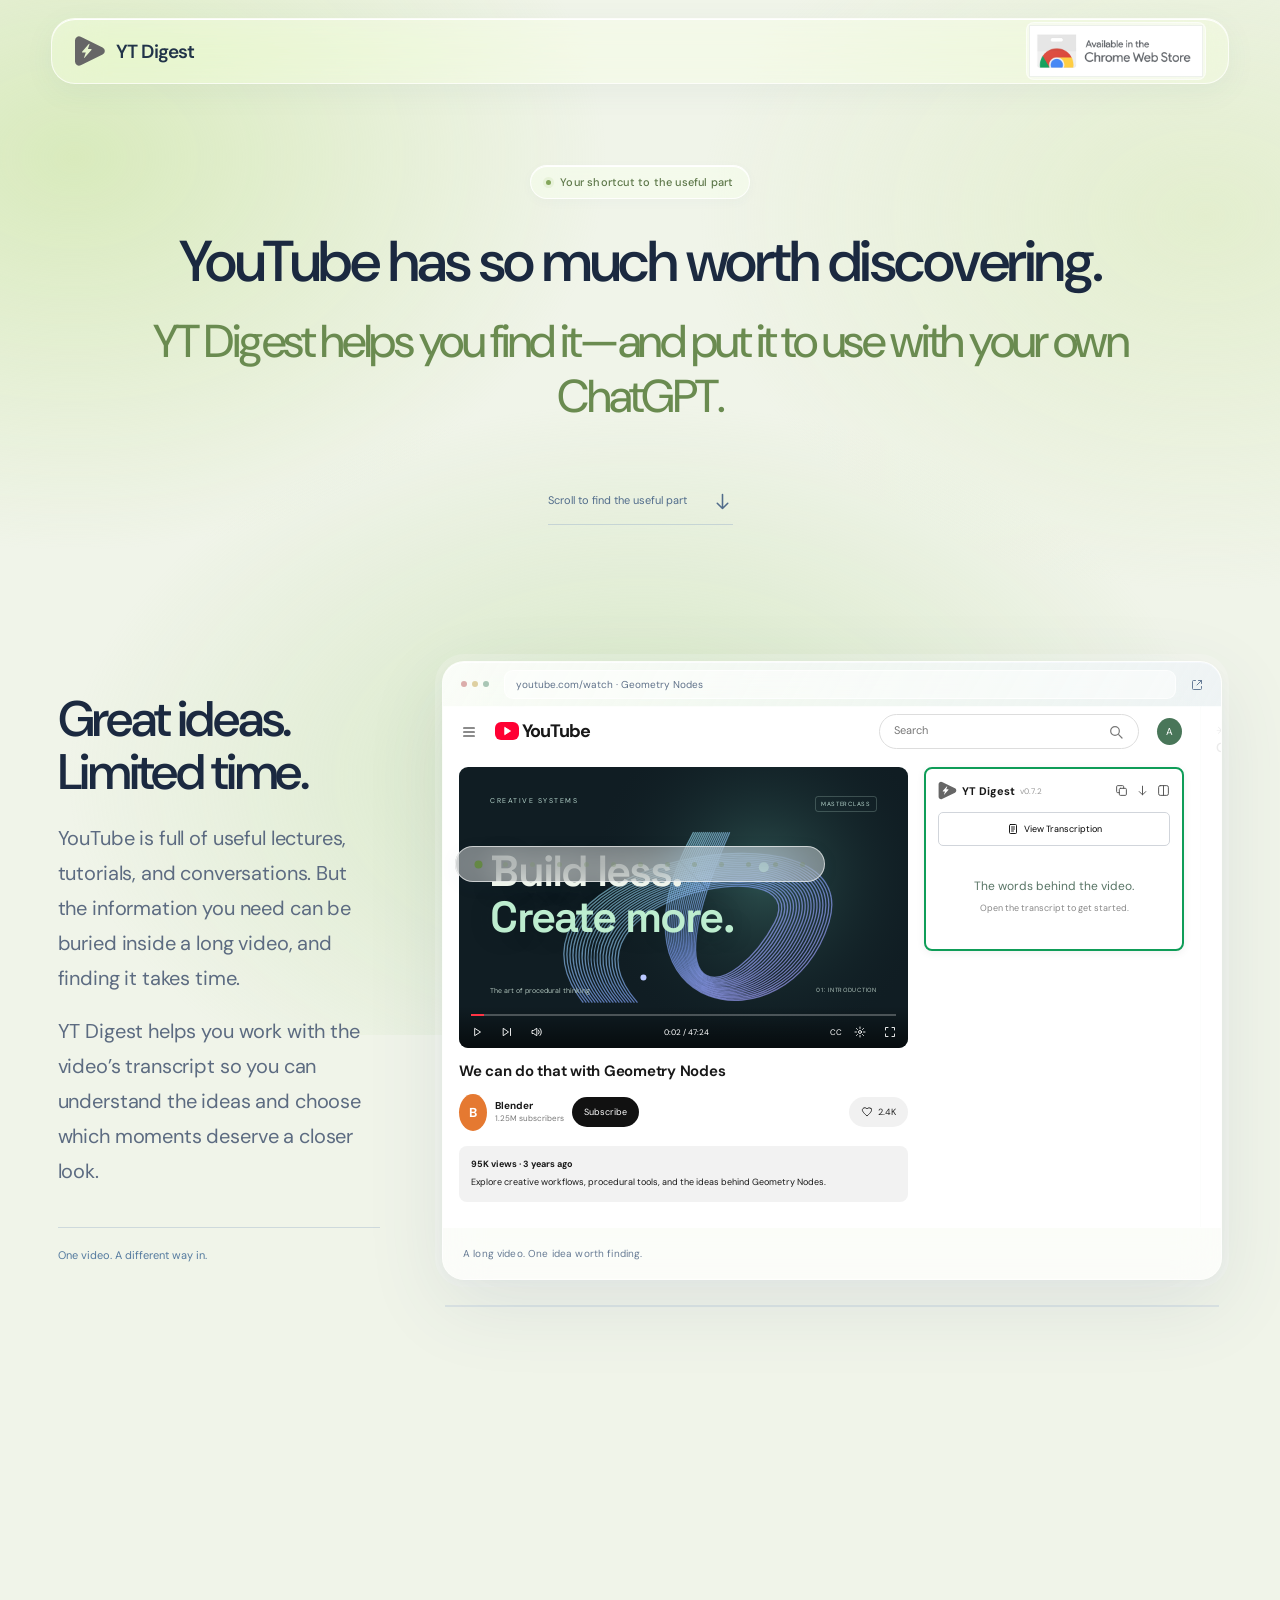
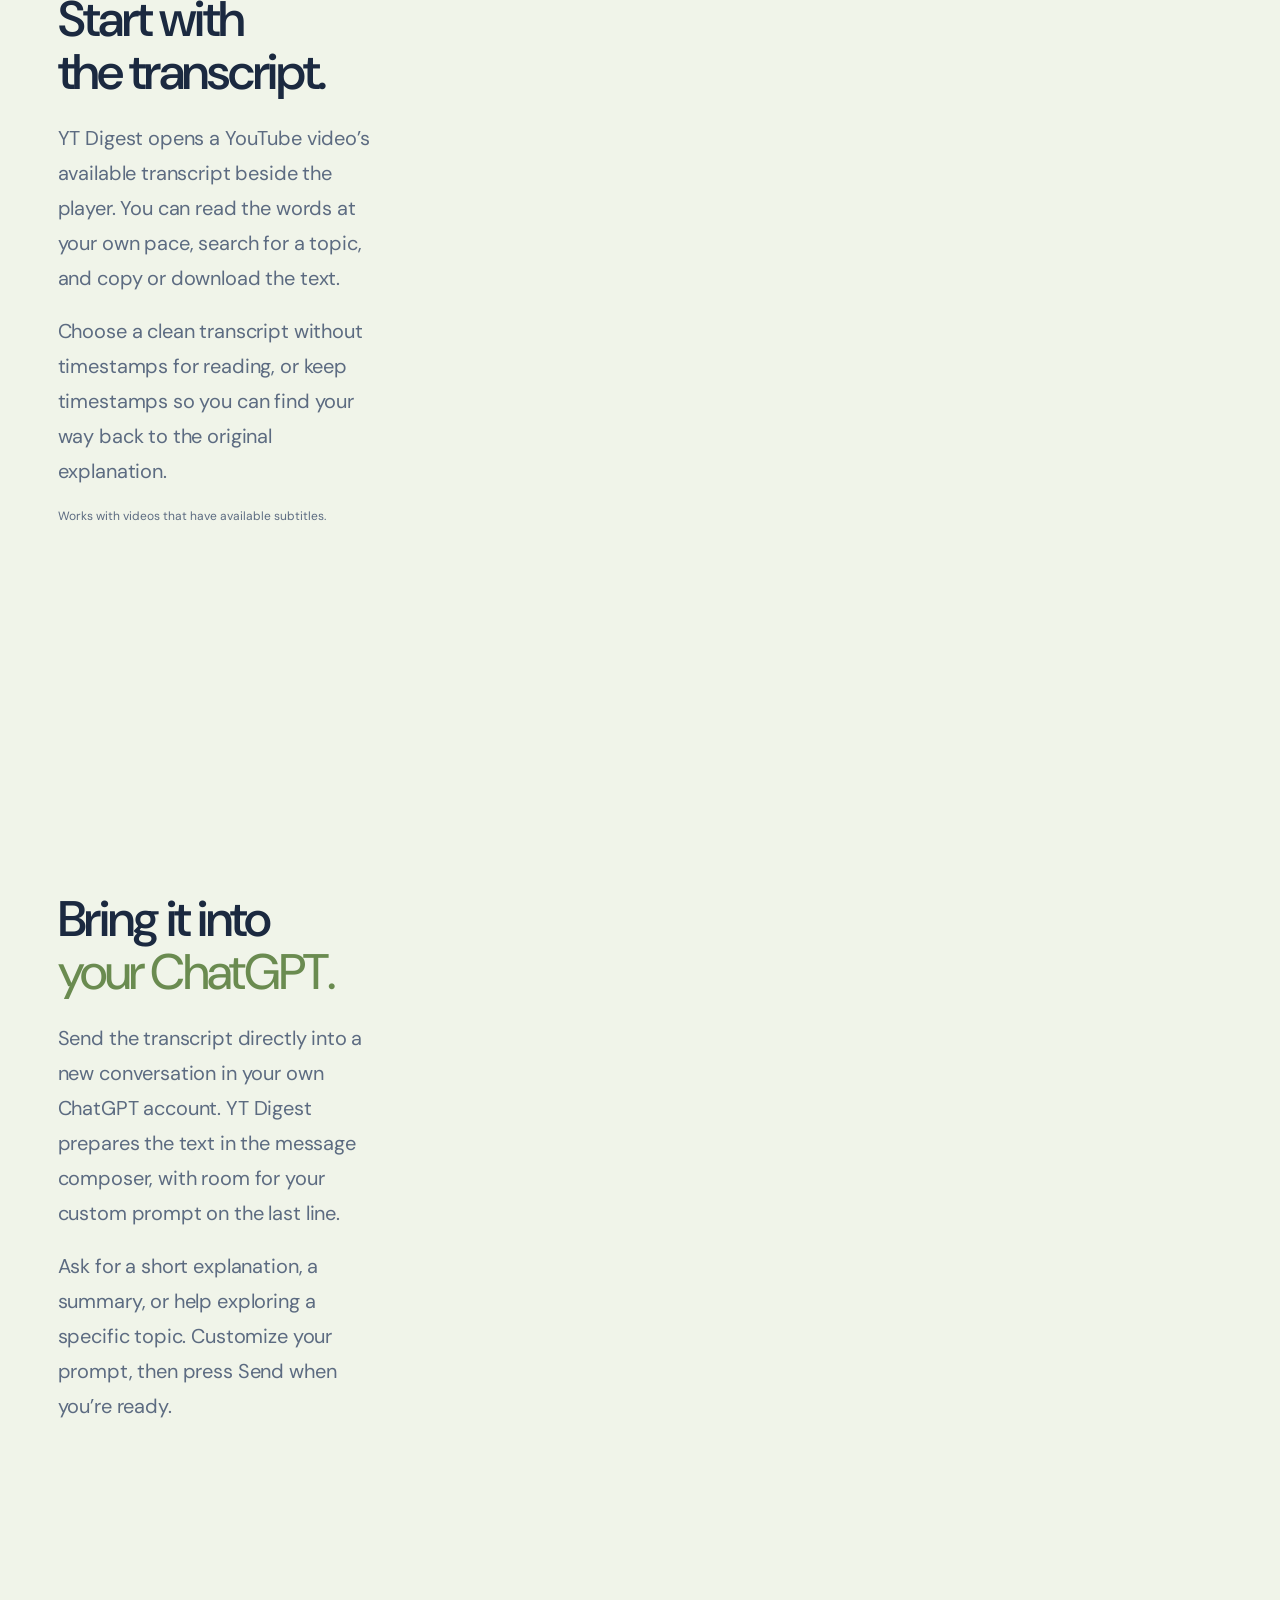
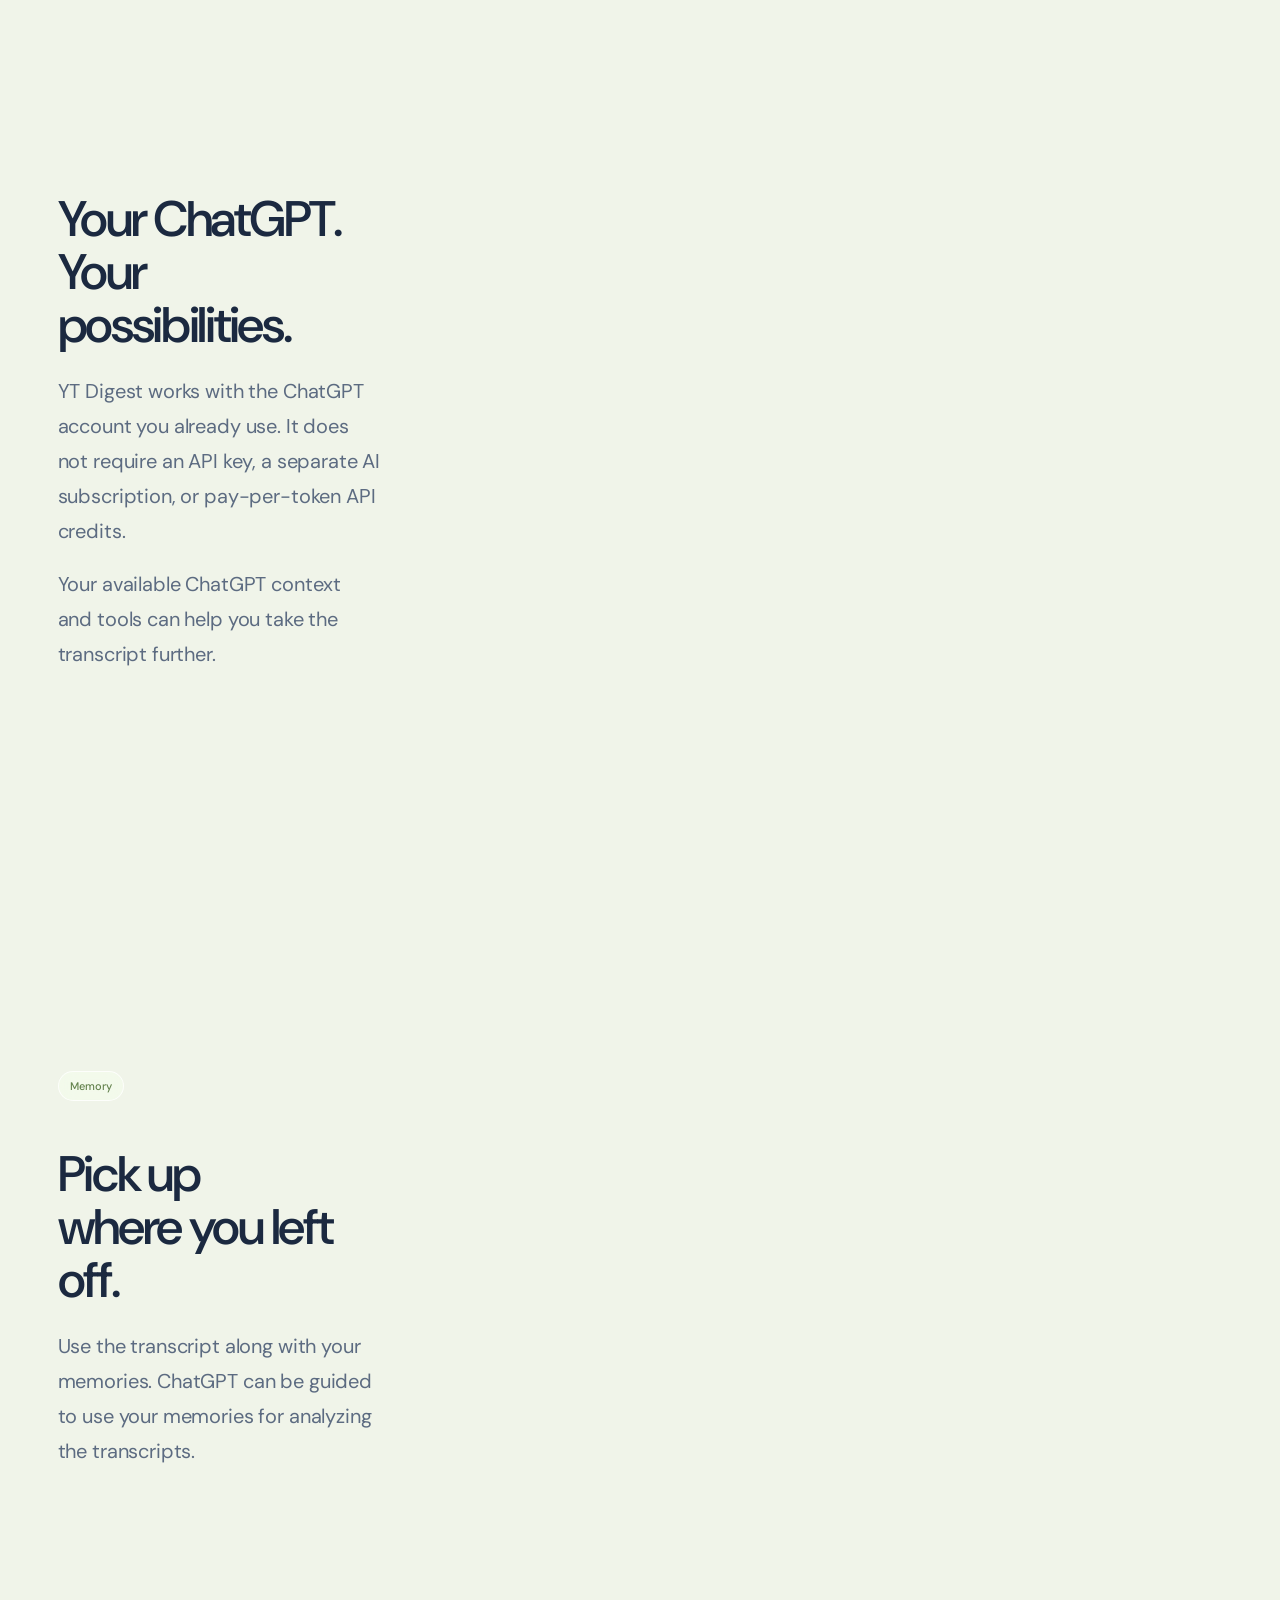
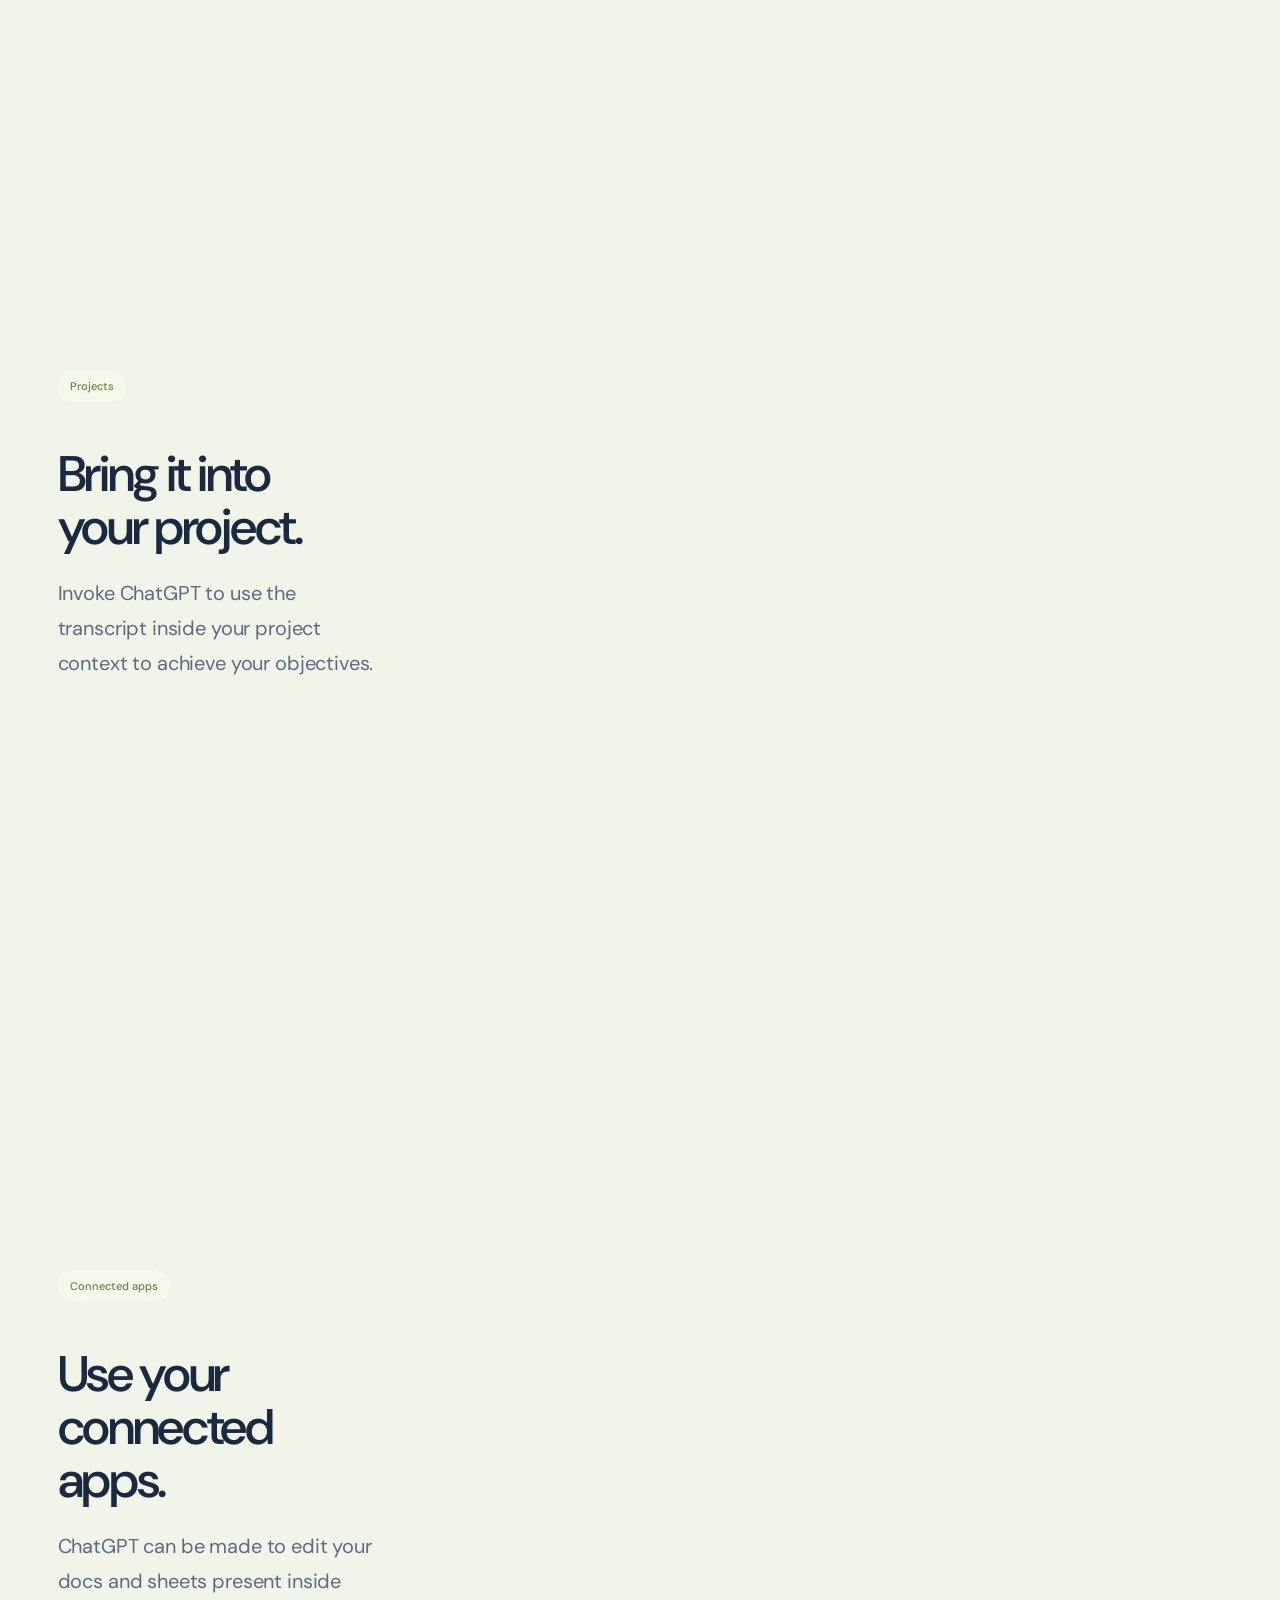
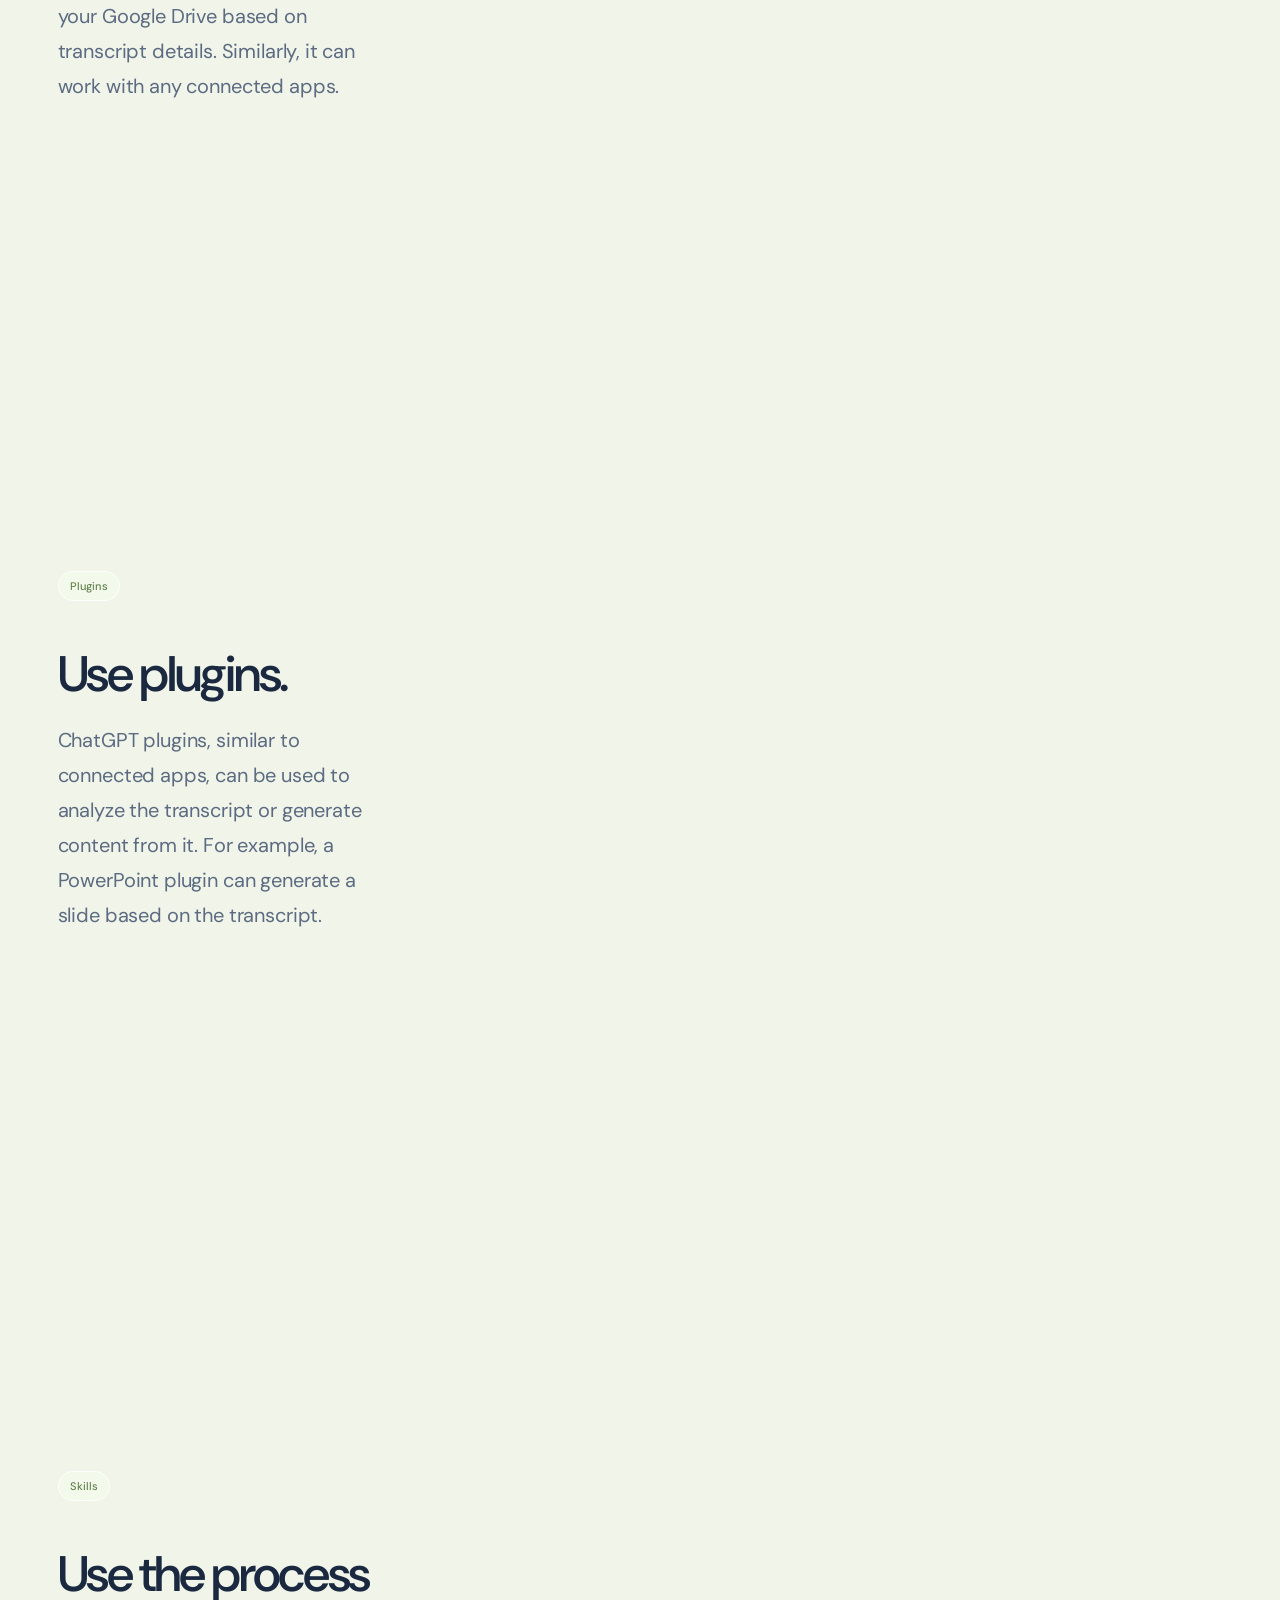
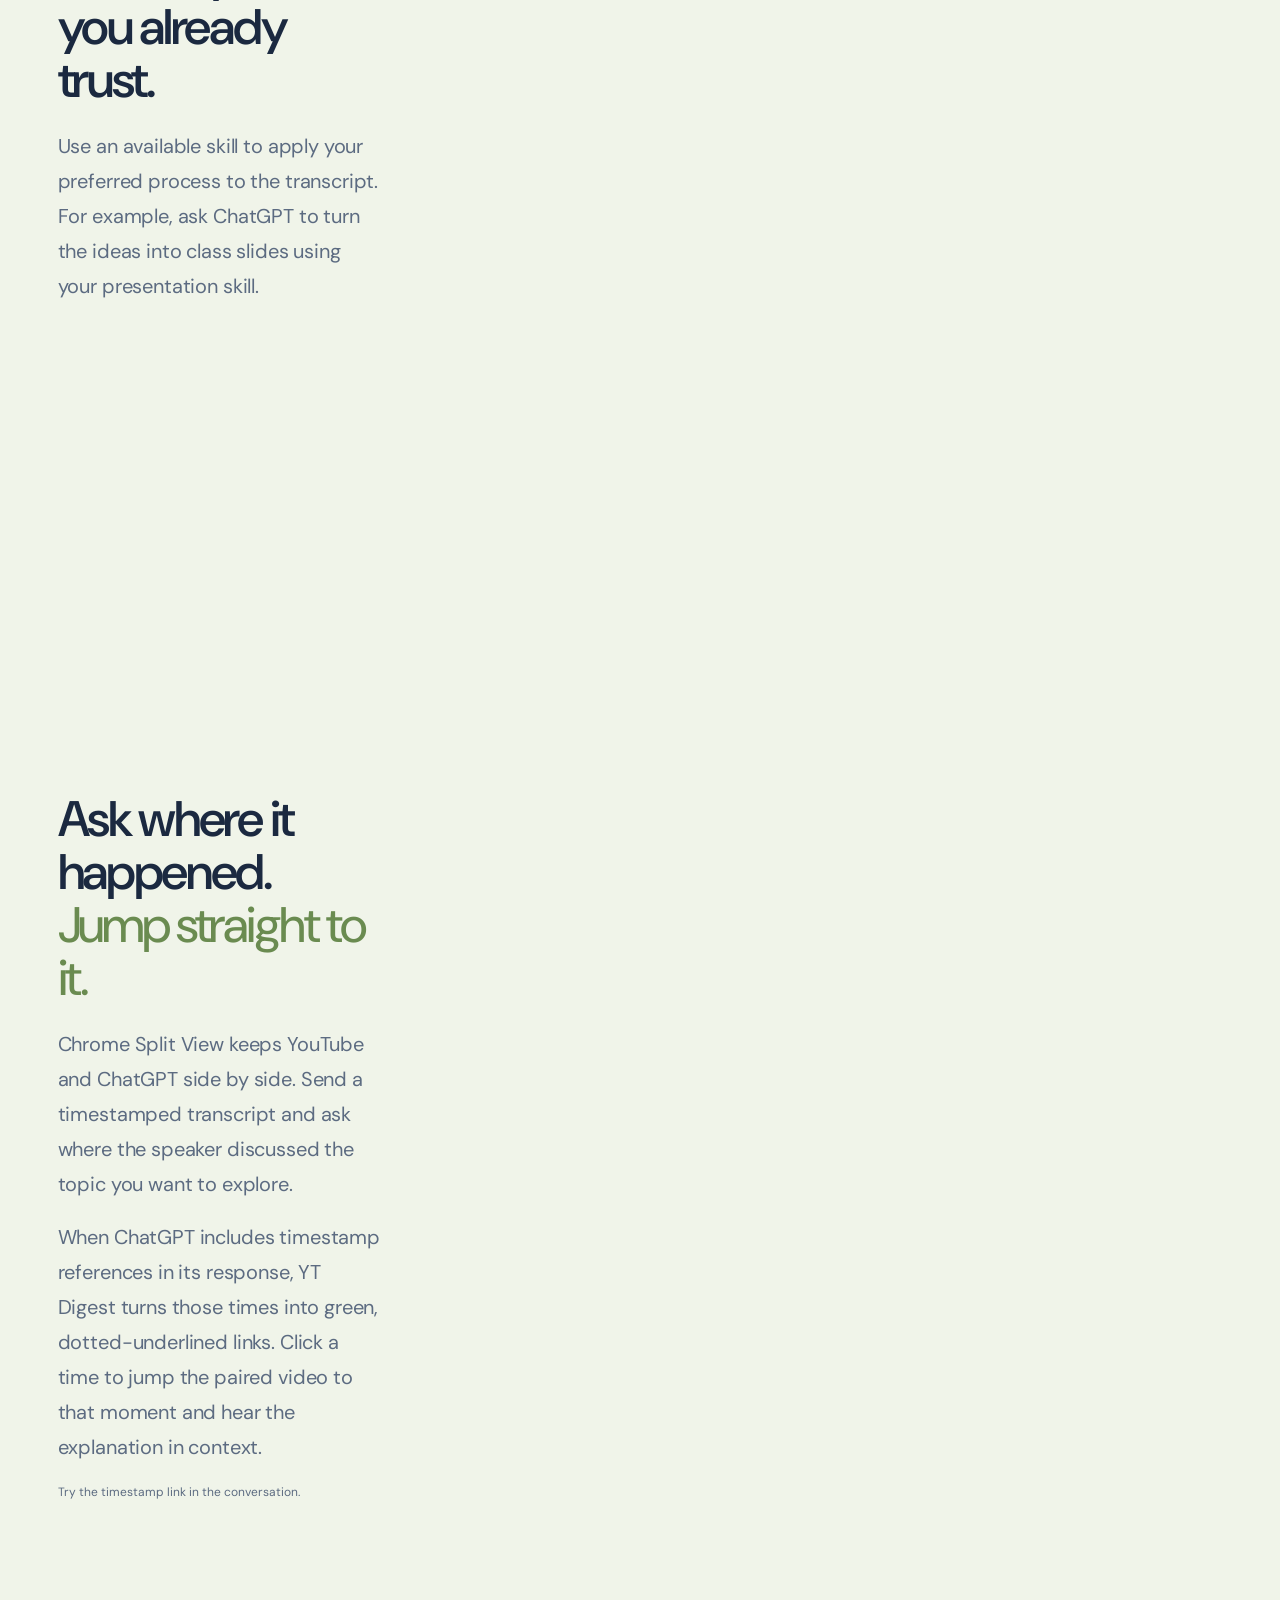
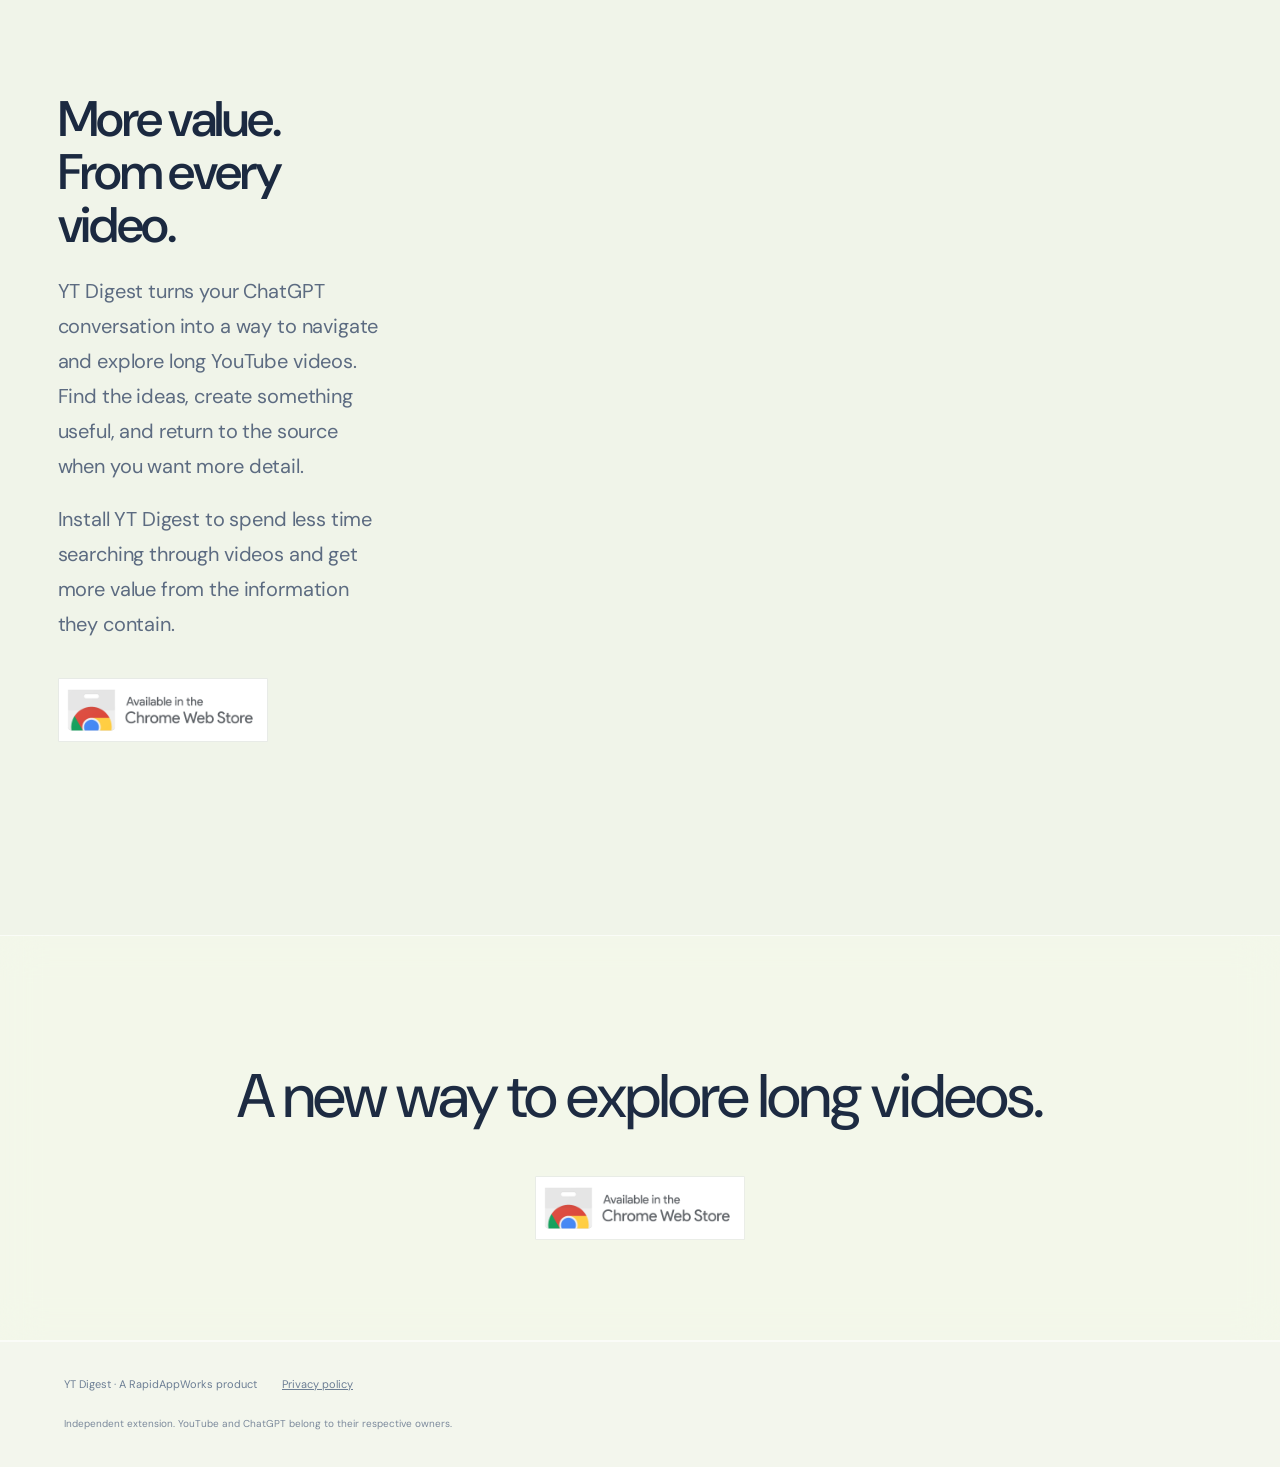
==== commit 88f8d848: "Update YT Digest homepage with configurable gray branding" ====
--- a/yt-digest/index.html
+++ b/yt-digest/index.html
@@ -1,5 +1,5 @@
-<!doctype html><html lang="en"><head><meta charset="utf-8"><meta name="viewport" content="width=device-width, initial-scale=1"><meta name="description" content="Bring YouTube transcripts into your own ChatGPT. Explore ideas, reuse your tools, and jump from clickable timestamps to the moments that matter. Free Chrome extension. No API key."><link rel="canonical" href="https://rapidappworks.com/yt-digest/"><meta property="og:title" content="YT Digest — Explore YouTube with your own ChatGPT"><meta property="og:description" content="Read the transcript. Explore the ideas. Jump to the moments that matter."><meta property="og:url" content="https://rapidappworks.com/yt-digest/"><meta name="theme-color" content="#f0f4e9"><title>YT Digest — Find the useful part</title><link rel="icon" href="../assets/ytdigest.png"><link rel="preconnect" href="https://fonts.googleapis.com"><link rel="preconnect" href="https://fonts.gstatic.com" crossorigin><link href="https://fonts.googleapis.com/css2?family=DM+Sans:wght@400;450;500;550;600;650;700&family=Space+Grotesk:wght@400;500;600;700&display=swap" rel="stylesheet"><link rel="stylesheet" href="story.css?v=20261003-1"><link rel="stylesheet" href="polish.css?v=20261003-1"><link rel="stylesheet" href="glass.css?v=20261003-1"><script defer src="../vendor/gsap/gsap.min.js"></script><script defer src="../vendor/gsap/ScrollTrigger.min.js"></script><script defer src="story.js?v=20261003-1"></script><script async src="https://www.googletagmanager.com/gtag/js?id=G-VMC909K813"></script><script>window.dataLayer=window.dataLayer||[];function gtag(){dataLayer.push(arguments)}gtag("js",new Date());gtag("config","G-VMC909K813");gtag("config","AW-18434364625");</script><script defer src="../analytics.js?v=20261009-1"></script></head><body>
-<a class="skip" href="#journey">Skip to the story</a><header><a class="brand" href="#"><img src="../assets/ytdigest.png" alt="" width="32" height="32">YT Digest</a><a class="store" data-google-ads-conversion="AW-18434364625/Hl2eCPOOjJUdENGpmNZE" href="https://chromewebstore.google.com/detail/yt-digest-youtube-transcr/bpmbdaijbeeekhkoenondkcgonoipckm" target="_blank" rel="noopener"><img src="../assets/chrome-web-store-badge.png" alt="Available in the Chrome Web Store"></a></header>
+<!doctype html><html lang="en"><head><meta charset="utf-8"><meta name="viewport" content="width=device-width, initial-scale=1"><meta name="description" content="Bring YouTube transcripts into your own ChatGPT. Explore ideas, reuse your tools, and jump from clickable timestamps to the moments that matter. Free Chrome extension. No API key."><link rel="canonical" href="https://rapidappworks.com/yt-digest/"><meta property="og:title" content="YT Digest — Explore YouTube with your own ChatGPT"><meta property="og:description" content="Read the transcript. Explore the ideas. Jump to the moments that matter."><meta property="og:url" content="https://rapidappworks.com/yt-digest/"><meta name="theme-color" content="#f0f4e9"><title>YT Digest — Find the useful part</title><link rel="icon" type="image/svg+xml" href="../assets/ytdigest-extension/logo.svg"><link rel="alternate icon" href="../assets/ytdigest-extension/favicon.ico"><link rel="apple-touch-icon" href="../assets/ytdigest-extension/apple-touch-icon.png"><link rel="preconnect" href="https://fonts.googleapis.com"><link rel="preconnect" href="https://fonts.gstatic.com" crossorigin><link href="https://fonts.googleapis.com/css2?family=DM+Sans:wght@400;450;500;550;600;650;700&family=Space+Grotesk:wght@400;500;600;700&display=swap" rel="stylesheet"><link rel="stylesheet" href="story.css?v=20261003-1"><link rel="stylesheet" href="polish.css?v=20261003-1"><link rel="stylesheet" href="glass.css?v=20261108-1"><script defer src="../vendor/gsap/gsap.min.js"></script><script defer src="../vendor/gsap/ScrollTrigger.min.js"></script><script defer src="story.js?v=20261003-1"></script><script async src="https://www.googletagmanager.com/gtag/js?id=G-VMC909K813"></script><script>window.dataLayer=window.dataLayer||[];function gtag(){dataLayer.push(arguments)}gtag("js",new Date());gtag("config","G-VMC909K813");gtag("config","AW-18434364625");</script><script defer src="../analytics.js?v=20261009-1"></script></head><body>
+<a class="skip" href="#journey">Skip to the story</a><header><a class="brand" href="#"><img src="../assets/ytdigest-extension/logo.svg" alt="" width="32" height="32">YT Digest</a><a class="store" data-google-ads-conversion="AW-18434364625/Hl2eCPOOjJUdENGpmNZE" href="https://chromewebstore.google.com/detail/yt-digest-youtube-transcr/bpmbdaijbeeekhkoenondkcgonoipckm" target="_blank" rel="noopener"><img src="../assets/chrome-web-store-badge.png" alt="Available in the Chrome Web Store"></a></header>
 <main id="journey"><div class="intro"><span class="hero-pill"><span class="live-dot"></span> Your shortcut to the useful part</span><h1>YouTube has so much worth discovering.<br><em>YT Digest helps you find it—and put it to use with your own ChatGPT.</em></h1><a class="scroll-link" href="#chapter-1">Scroll to find the useful part <span><svg class="icon icon-down" viewBox="0 0 24 24" fill="none" stroke="currentColor" stroke-width="1.8" stroke-linecap="round" stroke-linejoin="round" aria-hidden="true" focusable="false"><path d="M12 4v16m-6-6 6 6 6-6"/></svg></span></a></div>
 <div class="journey-layout"><div class="chapters">
 <section id="chapter-1" data-scene="0"><div class="segment-copy"><h2>Great ideas.<br>Limited time.</h2><p>YouTube is full of useful lectures, tutorials, and conversations. But the information you need can be buried inside a long video, and finding it takes time.</p><p>YT Digest helps you work with the video’s transcript so you can understand the ideas and choose which moments deserve a closer look.</p><div class="chapter-tag">One video. A different way in.</div></div></section>
@@ -7,7 +7,7 @@
 <section id="chapter-3" data-scene="2"><div class="segment-copy"><h2>Bring it into<br><em>your ChatGPT.</em></h2><p>Send the transcript directly into a new conversation in your own ChatGPT account. YT Digest prepares the text in the message composer, with room for your custom prompt on the last line.</p><p>Ask for a short explanation, a summary, or help exploring a specific topic. Customize your prompt, then press Send when you’re ready.</p></div></section>
 <section id="chapter-4" data-scene="3" data-example="intro"><div class="segment-copy"><h2>Your ChatGPT.<br>Your possibilities.</h2><p>YT Digest works with the ChatGPT account you already use. It does not require an API key, a separate AI subscription, or pay-per-token API credits.</p><p>Your available ChatGPT context and tools can help you take the transcript further.</p></div></section><section class="reuse-example" data-scene="3" data-example="memory"><div class="segment-copy"><span class="reuse-label">Memory</span><h2>Pick up<br>where you left off.</h2><p>Use the transcript along with your memories. ChatGPT can be guided to use your memories for analyzing the transcripts.</p></div></section><section class="reuse-example" data-scene="3" data-example="project"><div class="segment-copy"><span class="reuse-label">Projects</span><h2>Bring it into<br>your project.</h2><p>Invoke ChatGPT to use the transcript inside your project context to achieve your objectives.</p></div></section><section class="reuse-example" data-scene="3" data-example="apps"><div class="segment-copy"><span class="reuse-label">Connected apps</span><h2>Use your<br>connected apps.</h2><p>ChatGPT can be made to edit your docs and sheets present inside your Google Drive based on transcript details. Similarly, it can work with any connected apps.</p></div></section><section class="reuse-example" data-scene="3" data-example="plugin"><div class="segment-copy"><span class="reuse-label">Plugins</span><h2>Use plugins.</h2><p>ChatGPT plugins, similar to connected apps, can be used to analyze the transcript or generate content from it. For example, a PowerPoint plugin can generate a slide based on the transcript.</p></div></section><section class="reuse-example" data-scene="3" data-example="skill"><div class="segment-copy"><span class="reuse-label">Skills</span><h2>Use the process<br>you already trust.</h2><p>Use an available skill to apply your preferred process to the transcript. For example, ask ChatGPT to turn the ideas into class slides using your presentation skill.</p></div></section><section id="chapter-5" data-scene="4"><div class="segment-copy"><h2>Ask where it happened.<br><em>Jump straight to it.</em></h2><p>Chrome Split View keeps YouTube and ChatGPT side by side. Send a timestamped transcript and ask where the speaker discussed the topic you want to explore.</p><p>When ChatGPT includes timestamp references in its response, YT Digest turns those times into green, dotted-underlined links. Click a time to jump the paired video to that moment and hear the explanation in context.</p><small>Try the timestamp link in the conversation.</small></div></section>
 <section id="chapter-6" data-scene="5"><div class="segment-copy"><h2>More value.<br>From every video.</h2><p>YT Digest turns your ChatGPT conversation into a way to navigate and explore long YouTube videos. Find the ideas, create something useful, and return to the source when you want more detail.</p><p>Install YT Digest to spend less time searching through videos and get more value from the information they contain.</p><a class="closing-store-badge" data-google-ads-conversion="AW-18434364625/Hl2eCPOOjJUdENGpmNZE" href="https://chromewebstore.google.com/detail/yt-digest-youtube-transcr/bpmbdaijbeeekhkoenondkcgonoipckm" target="_blank" rel="noopener"><img src="../assets/chrome-web-store-badge.png" alt="Available in the Chrome Web Store" width="248" height="75"></a></div></section>
-</div><aside class="stage-wrap" aria-label="Product demonstration"><div class="stage"><div class="browser-bar"><div class="dots"><i></i><i></i><i></i></div><span id="address">youtube.com / a video worth exploring</span><span><svg class="icon icon-external" viewBox="0 0 24 24" fill="none" stroke="currentColor" stroke-width="1.8" stroke-linecap="round" stroke-linejoin="round" aria-hidden="true" focusable="false"><path d="M15 3h6v6m0-6-9 9"/><path d="M9 3H5a2 2 0 0 0-2 2v14a2 2 0 0 0 2 2h14a2 2 0 0 0 2-2v-4"/></svg></span></div><div class="browser-content native-demo"><div class="video-pane"><div class="yt-top"><span><svg class="icon icon-menu" viewBox="0 0 24 24" fill="none" stroke="currentColor" stroke-width="1.8" stroke-linecap="round" stroke-linejoin="round" aria-hidden="true" focusable="false"><path d="M4 6h16M4 12h16M4 18h16"/></svg></span><b><i><svg class="icon icon-play" viewBox="0 0 24 24" fill="none" stroke="currentColor" stroke-width="1.8" stroke-linecap="round" stroke-linejoin="round" aria-hidden="true" focusable="false"><path d="m8 5 11 7-11 7Z"/></svg></i> YouTube</b><span class="yt-search">Search <span><svg class="icon icon-search" viewBox="0 0 24 24" fill="none" stroke="currentColor" stroke-width="1.8" stroke-linecap="round" stroke-linejoin="round" aria-hidden="true" focusable="false"><circle cx="10.5" cy="10.5" r="6.5"/><path d="m16 16 5 5"/></svg></span></span><span class="avatar">A</span></div><div class="yt-layout"><div class="watch"><div class="player"><div class="lecture-motion" aria-hidden="true"><svg class="motion-canvas" viewBox="0 0 440 280"><defs><linearGradient id="ribbon" x1="0" y1="0" x2="1" y2="1"><stop stop-color="#9df7d3"/><stop offset=".55" stop-color="#84a7ff"/><stop offset="1" stop-color="#b1a0ff"/></linearGradient><radialGradient id="bloom"><stop stop-color="#40736c" stop-opacity=".6"/><stop offset="1" stop-color="#132429" stop-opacity="0"/></radialGradient></defs><circle cx="300" cy="110" r="170" fill="url(#bloom)"/><g class="ribbon-shape" fill="none" stroke="url(#ribbon)" stroke-width="1.3"><path style="--i:0" d="M120 235C10 95,405 25,365 155S130 250,230 65"/><path style="--i:1" d="M123 235C14 97,402 28,362 155S133 250,232 65"/><path style="--i:2" d="M126 235C18 99,399 31,359 155S136 250,234 65"/><path style="--i:3" d="M129 235C22 101,396 34,356 155S139 250,236 65"/><path style="--i:4" d="M132 235C26 103,393 37,353 155S142 250,238 65"/><path style="--i:5" d="M135 235C30 105,390 40,350 155S145 250,240 65"/><path style="--i:6" d="M138 235C34 107,387 43,347 155S148 250,242 65"/><path style="--i:7" d="M141 235C38 109,384 46,344 155S151 250,244 65"/><path style="--i:8" d="M144 235C42 111,381 49,341 155S154 250,246 65"/><path style="--i:9" d="M147 235C46 113,378 52,338 155S157 250,248 65"/><path style="--i:10" d="M150 235C50 115,375 55,335 155S160 250,250 65"/><path style="--i:11" d="M153 235C54 117,372 58,332 155S163 250,252 65"/><path style="--i:12" d="M156 235C58 119,369 61,329 155S166 250,254 65"/><path style="--i:13" d="M159 235C62 121,366 64,326 155S169 250,256 65"/><path style="--i:14" d="M162 235C66 123,363 67,323 155S172 250,258 65"/><path style="--i:15" d="M165 235C70 125,360 70,320 155S175 250,260 65"/><path style="--i:16" d="M168 235C74 127,357 73,317 155S178 250,262 65"/><path style="--i:17" d="M171 235C78 129,354 76,314 155S181 250,264 65"/><path style="--i:18" d="M174 235C82 131,351 79,311 155S184 250,266 65"/></g><circle class="orb orb-one" cx="300" cy="100" r="5" fill="#c1ffdf"/><circle class="orb orb-two" cx="180" cy="210" r="3" fill="#bac8ff"/></svg><div class="lecture-kicker">CREATIVE SYSTEMS <span>MASTERCLASS</span></div><div class="lecture-heading">Build less.<br><span>Create more.</span></div><div class="lecture-footnote">The art of procedural thinking <span>01: INTRODUCTION</span></div></div><div class="embroidery-motion"><div class="lecture-kicker">GEOMETRY NODES <span>LIVE DEMONSTRATION</span></div><h3>A curve becomes<br><span>a thousand possibilities.</span></h3><svg class="stitch-canvas" viewBox="0 0 360 180" aria-hidden="true"><path class="guide-curve" d="M39 90C100 130 150 115 190 90S285 55 315 90" fill="none"/> <g stroke="#b4ffce" stroke-width="2.5" stroke-linecap="round"><path class="thread" style="--i:0" d="M39 84l6 12"/><path class="thread" style="--i:1" d="M47 88.65476890907144l6 12"/><path class="thread" style="--i:2" d="M55 93.15913006515234l6 12"/><path class="thread" style="--i:3" d="M63 97.36753578298094l6 12"/><path class="thread" style="--i:4" d="M71 101.14400147125829l6 12"/><path class="thread" style="--i:5" d="M79 104.36649965031457l6 12"/><path class="thread" style="--i:6" d="M87 106.93090297900864l6 12"/><path class="thread" style="--i:7" d="M95 108.75434888135341l6 12"/><path class="thread" style="--i:8" d="M103 109.77791705298385l6 12"/><path class="thread" style="--i:9" d="M111 109.96853333023363l6 12"/><path class="thread" style="--i:10" d="M119 109.32003840283308l6 12"/><path class="thread" style="--i:11" d="M127 107.85338683732705l6 12"/><path class="thread" style="--i:12" d="M135 105.61596998024577l6 12"/><path class="thread" style="--i:13" d="M143 102.68008461979728l6 12"/><path class="thread" style="--i:14" d="M151 99.14059688762613l6 12"/><path class="thread" style="--i:15" d="M159 95.11187688607959l6 12"/><path class="thread" style="--i:16" d="M167 90.72410309118888l6 12"/><path class="thread" style="--i:17" d="M175 86.119055945767l6 12"/><path class="thread" style="--i:18" d="M183 81.44553656262718l6 12"/><path class="thread" style="--i:19" d="M191 76.85455857159877l6 12"/><path class="thread" style="--i:20" d="M199 72.49446847433384l6 12"/><path class="thread" style="--i:21" d="M207 68.50615218099814l6 12"/><path class="thread" style="--i:22" d="M215 65.01848261817821l6 12"/><path class="thread" style="--i:23" d="M223 62.14415550769495l6 12"/><path class="thread" style="--i:24" d="M231 59.97604787319712l6 12"/><path class="thread" style="--i:25" d="M239 58.58421694070748l6 12"/><path class="thread" style="--i:26" d="M247 58.01363640649062l6 12"/><path class="thread" style="--i:27" d="M255 58.282743219346386l6 12"/><path class="thread" style="--i:28" d="M263 59.38284183459217l6 12"/><path class="thread" style="--i:29" d="M271 61.27838518984542l6 12"/><path class="thread" style="--i:30" d="M279 63.90812332354432l6 12"/><path class="thread" style="--i:31" d="M287 67.18708252133924l6 12"/><path class="thread" style="--i:32" d="M295 71.00931103896053l6 12"/><path class="thread" style="--i:33" d="M303 75.25130268007887l6 12"/></g></svg><div class="lecture-footnote">Embroidery tool <span>21:58 / CURVE → STITCHES</span></div></div><div class="player-controls"><div class="player-track"><i></i></div><span><svg class="icon icon-play" viewBox="0 0 24 24" fill="none" stroke="currentColor" stroke-width="1.8" stroke-linecap="round" stroke-linejoin="round" aria-hidden="true" focusable="false"><path d="m8 5 11 7-11 7Z"/></svg> &nbsp; <svg class="icon icon-next" viewBox="0 0 24 24" fill="none" stroke="currentColor" stroke-width="1.8" stroke-linecap="round" stroke-linejoin="round" aria-hidden="true" focusable="false"><path d="m5 5 10 7-10 7Z"/><path d="M19 5v14"/></svg> &nbsp; <svg class="icon icon-volume" viewBox="0 0 24 24" fill="none" stroke="currentColor" stroke-width="1.8" stroke-linecap="round" stroke-linejoin="round" aria-hidden="true" focusable="false"><path d="m11 5-6 4H2v6h3l6 4Z"/><path d="M15 8a6 6 0 0 1 0 8m3-11a10 10 0 0 1 0 14"/></svg></span><span id="clock">0:02 / 47:24</span><span>CC &nbsp; <svg class="icon icon-settings" viewBox="0 0 24 24" fill="none" stroke="currentColor" stroke-width="1.8" stroke-linecap="round" stroke-linejoin="round" aria-hidden="true" focusable="false"><circle cx="12" cy="12" r="3"/><path d="M12 2v3m0 14v3M2 12h3m14 0h3M5 5l2 2m10 10 2 2M5 19l2-2M17 7l2-2"/></svg> &nbsp; <svg class="icon icon-expand" viewBox="0 0 24 24" fill="none" stroke="currentColor" stroke-width="1.8" stroke-linecap="round" stroke-linejoin="round" aria-hidden="true" focusable="false"><path d="M8 3H3v5m13-5h5v5M3 16v5h5m13-5v5h-5"/></svg></span></div></div><h3 class="video-title">We can do that with Geometry Nodes</h3><div class="channel"><span class="channel-icon">B</span><div><b>Blender</b><small>1.25M subscribers</small></div><span class="subscribe">Subscribe</span><span class="like"><svg class="icon icon-heart" viewBox="0 0 24 24" fill="none" stroke="currentColor" stroke-width="1.8" stroke-linecap="round" stroke-linejoin="round" aria-hidden="true" focusable="false"><path d="M20 5a5 5 0 0 0-8 1 5 5 0 0 0-8-1c-3 3-1 7 8 15 9-8 11-12 8-15Z"/></svg> 2.4K</span></div><div class="description"><b>95K views · 3 years ago</b><p>Explore creative workflows, procedural tools, and the ideas behind Geometry Nodes.</p></div></div><div class="extension"><div class="ext-head"><img src="../assets/ytdigest.png" alt=""><b>YT Digest</b><span class="ext-version">v0.7.2</span><span class="ext-tools"><svg class="icon icon-copy" viewBox="0 0 24 24" fill="none" stroke="currentColor" stroke-width="1.8" stroke-linecap="round" stroke-linejoin="round" aria-hidden="true" focusable="false"><rect x="8" y="8" width="13" height="13" rx="2"/><path d="M16 8V5a2 2 0 0 0-2-2H5a2 2 0 0 0-2 2v9a2 2 0 0 0 2 2h3"/></svg> <svg class="icon icon-down" viewBox="0 0 24 24" fill="none" stroke="currentColor" stroke-width="1.8" stroke-linecap="round" stroke-linejoin="round" aria-hidden="true" focusable="false"><path d="M12 4v16m-6-6 6 6 6-6"/></svg> <svg class="icon icon-split" viewBox="0 0 24 24" fill="none" stroke="currentColor" stroke-width="1.8" stroke-linecap="round" stroke-linejoin="round" aria-hidden="true" focusable="false"><rect x="3" y="3" width="18" height="18" rx="3"/><path d="M12 3v18"/></svg></span></div><div class="ext-buttons"><button class="open-transcript" type="button"><svg class="icon icon-file" viewBox="0 0 24 24" fill="none" stroke="currentColor" stroke-width="1.8" stroke-linecap="round" stroke-linejoin="round" aria-hidden="true" focusable="false"><rect x="5" y="3" width="14" height="18" rx="2"/><path d="M9 8h6M9 12h6M9 16h4"/></svg> <span>View Transcription</span></button><button class="summarize-btn" type="button"><svg class="icon icon-bolt" viewBox="0 0 24 24" fill="none" stroke="currentColor" stroke-width="1.8" stroke-linecap="round" stroke-linejoin="round" aria-hidden="true" focusable="false"><path d="m13 2-9 12h7l-1 8 10-12h-7Z"/></svg> Summarize With Timestamp</button></div><div class="ext-detail"><div class="ext-tabs"><button data-tab="raw">Raw</button><button class="active" data-tab="timestamped">Timestamped</button><button data-tab="search">Search</button><button data-tab="segment">Segment</button></div><div class="search-box"><input aria-label="Search sample transcript" placeholder="Search transcript…"></div><div class="segment-box">Selected range <b>21:58 → 23:10</b></div><div class="transcript-rows"></div><div class="ext-bottom">Copy or download your transcript <span><svg class="icon icon-copy" viewBox="0 0 24 24" fill="none" stroke="currentColor" stroke-width="1.8" stroke-linecap="round" stroke-linejoin="round" aria-hidden="true" focusable="false"><rect x="8" y="8" width="13" height="13" rx="2"/><path d="M16 8V5a2 2 0 0 0-2-2H5a2 2 0 0 0-2 2v9a2 2 0 0 0 2 2h3"/></svg> &nbsp; <svg class="icon icon-down" viewBox="0 0 24 24" fill="none" stroke="currentColor" stroke-width="1.8" stroke-linecap="round" stroke-linejoin="round" aria-hidden="true" focusable="false"><path d="M12 4v16m-6-6 6 6 6-6"/></svg></span></div></div><div class="ext-empty">The words behind the video.<br><span>Open the transcript to get started.</span></div></div></div></div><div class="chat-pane"><div class="chat-title">✳ ChatGPT <span><svg class="icon icon-more" viewBox="0 0 24 24" fill="none" stroke="currentColor" stroke-width="1.8" stroke-linecap="round" stroke-linejoin="round" aria-hidden="true" focusable="false"><circle cx="5" cy="12" r="1"/><circle cx="12" cy="12" r="1"/><circle cx="19" cy="12" r="1"/></svg></span></div><div class="chat-body"><div class="prepared"><div class="chat-greeting">What would you like<br>to know?</div><div class="composer"><div class="file"><svg class="icon icon-file" viewBox="0 0 24 24" fill="none" stroke="currentColor" stroke-width="1.8" stroke-linecap="round" stroke-linejoin="round" aria-hidden="true" focusable="false"><rect x="5" y="3" width="14" height="18" rx="2"/><path d="M9 8h6M9 12h6M9 16h4"/></svg> Geometry Nodes transcript <span>Timestamped · 47 minutes</span></div><p>Summarize the core ideas of this lecture.</p><div class="composer-footer"><svg class="icon icon-plus" viewBox="0 0 24 24" fill="none" stroke="currentColor" stroke-width="1.8" stroke-linecap="round" stroke-linejoin="round" aria-hidden="true" focusable="false"><path d="M12 4v16M4 12h16"/></svg> &nbsp; Tools <button id="send" type="button" aria-label="Send example prompt"><svg class="icon icon-up" viewBox="0 0 24 24" fill="none" stroke="currentColor" stroke-width="1.8" stroke-linecap="round" stroke-linejoin="round" aria-hidden="true" focusable="false"><path d="M12 20V4m-6 6 6-6 6 6"/></svg></button></div></div></div><div class="summary"><div class="message-user">Summarize the core ideas of this lecture.</div><h3>Build systems.<br>Keep creative control.</h3><p>Geometry Nodes turns small rules into flexible workflows.</p><ul><li>Start with simple building blocks.</li><li>Combine them into reusable tools.</li><li>Keep the artist in control.</li></ul><div class="response-actions"><svg class="icon icon-copy" viewBox="0 0 24 24" fill="none" stroke="currentColor" stroke-width="1.8" stroke-linecap="round" stroke-linejoin="round" aria-hidden="true" focusable="false"><rect x="8" y="8" width="13" height="13" rx="2"/><path d="M16 8V5a2 2 0 0 0-2-2H5a2 2 0 0 0-2 2v9a2 2 0 0 0 2 2h3"/></svg> &nbsp; <svg class="icon icon-heart" viewBox="0 0 24 24" fill="none" stroke="currentColor" stroke-width="1.8" stroke-linecap="round" stroke-linejoin="round" aria-hidden="true" focusable="false"><path d="M20 5a5 5 0 0 0-8 1 5 5 0 0 0-8-1c-3 3-1 7 8 15 9-8 11-12 8-15Z"/></svg> &nbsp; <svg class="icon icon-refresh" viewBox="0 0 24 24" fill="none" stroke="currentColor" stroke-width="1.8" stroke-linecap="round" stroke-linejoin="round" aria-hidden="true" focusable="false"><path d="M20 7v5h-5M4 17v-5h5"/><path d="M6 6a8 8 0 0 1 14 6M4 12a8 8 0 0 0 14 6"/></svg> &nbsp; <svg class="icon icon-more" viewBox="0 0 24 24" fill="none" stroke="currentColor" stroke-width="1.8" stroke-linecap="round" stroke-linejoin="round" aria-hidden="true" focusable="false"><circle cx="5" cy="12" r="1"/><circle cx="12" cy="12" r="1"/><circle cx="19" cy="12" r="1"/></svg></div></div><div class="poster-scene"><div class="message-user">@ppt prepare a single page poster explaining the core ideas of the speaker</div><div class="coded-poster"><span>IDEAS WORTH KEEPING</span><h3>Think in<br>systems.</h3><div class="poster-diagram">○ ─ ○ ─ ○</div><p>Simple rules.<br>Reusable tools.<br>Creative freedom.</p><small>GEOMETRY NODES / CORE IDEAS</small></div></div><div class="answer-scene"><div class="message-user">Where does the speaker show the embroidery tool?</div><div class="answer-text"><div class="worked-label">Worked for 10s <svg class="icon" viewBox="0 0 24 24" fill="none" stroke="currentColor" stroke-width="1.5" aria-hidden="true"><path d="m9 6 6 6-6 6"/></svg></div><p>The speaker demonstrates the embroidery tool at <button class="time-link" type="button" aria-label="Jump to the embroidery tool at 21:58">21:58</button>, drawing a curve and using Geometry Nodes to scatter stitching elements along it.</p><p>This turns a simple drawn shape into a flexible procedural tool, while keeping the artist in control of the result.</p><div class="answer-toolbar" aria-label="Response actions"><span class="response-icon" title="Copy" role="img" aria-label="Copy"><svg viewBox="0 0 24 24" fill="none" stroke="currentColor" stroke-width="1.5" stroke-linecap="round" stroke-linejoin="round" aria-hidden="true"><rect x="8" y="8" width="12" height="12" rx="2"/><path d="M16 8V5a2 2 0 0 0-2-2H5a2 2 0 0 0-2 2v9a2 2 0 0 0 2 2h3"/></svg></span><span class="response-icon" title="Good response" role="img" aria-label="Good response"><svg viewBox="0 0 24 24" fill="none" stroke="currentColor" stroke-width="1.5" stroke-linecap="round" stroke-linejoin="round" aria-hidden="true"><path d="M7 10v10H3V10Zm0 0 5-7c2 0 2 2 1 6h5a2 2 0 0 1 2 2l-2 7a2 2 0 0 1-2 2H7"/></svg></span><span class="response-icon" title="Bad response" role="img" aria-label="Bad response"><svg viewBox="0 0 24 24" fill="none" stroke="currentColor" stroke-width="1.5" stroke-linecap="round" stroke-linejoin="round" aria-hidden="true"><path d="M7 14V4H3v10Zm0 0 5 7c2 0 2-2 1-6h5a2 2 0 0 0 2-2l-2-7a2 2 0 0 0-2-2H7"/></svg></span><span class="response-icon" title="Branch conversation" role="img" aria-label="Branch conversation"><svg viewBox="0 0 24 24" fill="none" stroke="currentColor" stroke-width="1.5" stroke-linecap="round" stroke-linejoin="round" aria-hidden="true"><path d="M5 20V9a4 4 0 0 1 4-4h10m-5-4 5 4-5 4M5 12h7a4 4 0 0 1 4 4v4"/></svg></span></div></div></div></div><div class="chat-bottom">Ask anything <span><svg class="icon icon-plus" viewBox="0 0 24 24" fill="none" stroke="currentColor" stroke-width="1.8" stroke-linecap="round" stroke-linejoin="round" aria-hidden="true" focusable="false"><path d="M12 4v16M4 12h16"/></svg> &nbsp; <svg class="icon icon-up" viewBox="0 0 24 24" fill="none" stroke="currentColor" stroke-width="1.8" stroke-linecap="round" stroke-linejoin="round" aria-hidden="true" focusable="false"><path d="M12 20V4m-6 6 6-6 6 6"/></svg></span></div></div></div><div class="stage-caption"><span id="caption">The video is the starting point.</span></div></div><div class="progress"><div></div></div></aside></div>
+</div><aside class="stage-wrap" aria-label="Product demonstration"><div class="stage"><div class="browser-bar"><div class="dots"><i></i><i></i><i></i></div><span id="address">youtube.com / a video worth exploring</span><span><svg class="icon icon-external" viewBox="0 0 24 24" fill="none" stroke="currentColor" stroke-width="1.8" stroke-linecap="round" stroke-linejoin="round" aria-hidden="true" focusable="false"><path d="M15 3h6v6m0-6-9 9"/><path d="M9 3H5a2 2 0 0 0-2 2v14a2 2 0 0 0 2 2h14a2 2 0 0 0 2-2v-4"/></svg></span></div><div class="browser-content native-demo"><div class="video-pane"><div class="yt-top"><span><svg class="icon icon-menu" viewBox="0 0 24 24" fill="none" stroke="currentColor" stroke-width="1.8" stroke-linecap="round" stroke-linejoin="round" aria-hidden="true" focusable="false"><path d="M4 6h16M4 12h16M4 18h16"/></svg></span><b><i><svg class="icon icon-play" viewBox="0 0 24 24" fill="none" stroke="currentColor" stroke-width="1.8" stroke-linecap="round" stroke-linejoin="round" aria-hidden="true" focusable="false"><path d="m8 5 11 7-11 7Z"/></svg></i> YouTube</b><span class="yt-search">Search <span><svg class="icon icon-search" viewBox="0 0 24 24" fill="none" stroke="currentColor" stroke-width="1.8" stroke-linecap="round" stroke-linejoin="round" aria-hidden="true" focusable="false"><circle cx="10.5" cy="10.5" r="6.5"/><path d="m16 16 5 5"/></svg></span></span><span class="avatar">A</span></div><div class="yt-layout"><div class="watch"><div class="player"><div class="lecture-motion" aria-hidden="true"><svg class="motion-canvas" viewBox="0 0 440 280"><defs><linearGradient id="ribbon" x1="0" y1="0" x2="1" y2="1"><stop stop-color="#9df7d3"/><stop offset=".55" stop-color="#84a7ff"/><stop offset="1" stop-color="#b1a0ff"/></linearGradient><radialGradient id="bloom"><stop stop-color="#40736c" stop-opacity=".6"/><stop offset="1" stop-color="#132429" stop-opacity="0"/></radialGradient></defs><circle cx="300" cy="110" r="170" fill="url(#bloom)"/><g class="ribbon-shape" fill="none" stroke="url(#ribbon)" stroke-width="1.3"><path style="--i:0" d="M120 235C10 95,405 25,365 155S130 250,230 65"/><path style="--i:1" d="M123 235C14 97,402 28,362 155S133 250,232 65"/><path style="--i:2" d="M126 235C18 99,399 31,359 155S136 250,234 65"/><path style="--i:3" d="M129 235C22 101,396 34,356 155S139 250,236 65"/><path style="--i:4" d="M132 235C26 103,393 37,353 155S142 250,238 65"/><path style="--i:5" d="M135 235C30 105,390 40,350 155S145 250,240 65"/><path style="--i:6" d="M138 235C34 107,387 43,347 155S148 250,242 65"/><path style="--i:7" d="M141 235C38 109,384 46,344 155S151 250,244 65"/><path style="--i:8" d="M144 235C42 111,381 49,341 155S154 250,246 65"/><path style="--i:9" d="M147 235C46 113,378 52,338 155S157 250,248 65"/><path style="--i:10" d="M150 235C50 115,375 55,335 155S160 250,250 65"/><path style="--i:11" d="M153 235C54 117,372 58,332 155S163 250,252 65"/><path style="--i:12" d="M156 235C58 119,369 61,329 155S166 250,254 65"/><path style="--i:13" d="M159 235C62 121,366 64,326 155S169 250,256 65"/><path style="--i:14" d="M162 235C66 123,363 67,323 155S172 250,258 65"/><path style="--i:15" d="M165 235C70 125,360 70,320 155S175 250,260 65"/><path style="--i:16" d="M168 235C74 127,357 73,317 155S178 250,262 65"/><path style="--i:17" d="M171 235C78 129,354 76,314 155S181 250,264 65"/><path style="--i:18" d="M174 235C82 131,351 79,311 155S184 250,266 65"/></g><circle class="orb orb-one" cx="300" cy="100" r="5" fill="#c1ffdf"/><circle class="orb orb-two" cx="180" cy="210" r="3" fill="#bac8ff"/></svg><div class="lecture-kicker">CREATIVE SYSTEMS <span>MASTERCLASS</span></div><div class="lecture-heading">Build less.<br><span>Create more.</span></div><div class="lecture-footnote">The art of procedural thinking <span>01: INTRODUCTION</span></div></div><div class="embroidery-motion"><div class="lecture-kicker">GEOMETRY NODES <span>LIVE DEMONSTRATION</span></div><h3>A curve becomes<br><span>a thousand possibilities.</span></h3><svg class="stitch-canvas" viewBox="0 0 360 180" aria-hidden="true"><path class="guide-curve" d="M39 90C100 130 150 115 190 90S285 55 315 90" fill="none"/> <g stroke="#b4ffce" stroke-width="2.5" stroke-linecap="round"><path class="thread" style="--i:0" d="M39 84l6 12"/><path class="thread" style="--i:1" d="M47 88.65476890907144l6 12"/><path class="thread" style="--i:2" d="M55 93.15913006515234l6 12"/><path class="thread" style="--i:3" d="M63 97.36753578298094l6 12"/><path class="thread" style="--i:4" d="M71 101.14400147125829l6 12"/><path class="thread" style="--i:5" d="M79 104.36649965031457l6 12"/><path class="thread" style="--i:6" d="M87 106.93090297900864l6 12"/><path class="thread" style="--i:7" d="M95 108.75434888135341l6 12"/><path class="thread" style="--i:8" d="M103 109.77791705298385l6 12"/><path class="thread" style="--i:9" d="M111 109.96853333023363l6 12"/><path class="thread" style="--i:10" d="M119 109.32003840283308l6 12"/><path class="thread" style="--i:11" d="M127 107.85338683732705l6 12"/><path class="thread" style="--i:12" d="M135 105.61596998024577l6 12"/><path class="thread" style="--i:13" d="M143 102.68008461979728l6 12"/><path class="thread" style="--i:14" d="M151 99.14059688762613l6 12"/><path class="thread" style="--i:15" d="M159 95.11187688607959l6 12"/><path class="thread" style="--i:16" d="M167 90.72410309118888l6 12"/><path class="thread" style="--i:17" d="M175 86.119055945767l6 12"/><path class="thread" style="--i:18" d="M183 81.44553656262718l6 12"/><path class="thread" style="--i:19" d="M191 76.85455857159877l6 12"/><path class="thread" style="--i:20" d="M199 72.49446847433384l6 12"/><path class="thread" style="--i:21" d="M207 68.50615218099814l6 12"/><path class="thread" style="--i:22" d="M215 65.01848261817821l6 12"/><path class="thread" style="--i:23" d="M223 62.14415550769495l6 12"/><path class="thread" style="--i:24" d="M231 59.97604787319712l6 12"/><path class="thread" style="--i:25" d="M239 58.58421694070748l6 12"/><path class="thread" style="--i:26" d="M247 58.01363640649062l6 12"/><path class="thread" style="--i:27" d="M255 58.282743219346386l6 12"/><path class="thread" style="--i:28" d="M263 59.38284183459217l6 12"/><path class="thread" style="--i:29" d="M271 61.27838518984542l6 12"/><path class="thread" style="--i:30" d="M279 63.90812332354432l6 12"/><path class="thread" style="--i:31" d="M287 67.18708252133924l6 12"/><path class="thread" style="--i:32" d="M295 71.00931103896053l6 12"/><path class="thread" style="--i:33" d="M303 75.25130268007887l6 12"/></g></svg><div class="lecture-footnote">Embroidery tool <span>21:58 / CURVE → STITCHES</span></div></div><div class="player-controls"><div class="player-track"><i></i></div><span><svg class="icon icon-play" viewBox="0 0 24 24" fill="none" stroke="currentColor" stroke-width="1.8" stroke-linecap="round" stroke-linejoin="round" aria-hidden="true" focusable="false"><path d="m8 5 11 7-11 7Z"/></svg> &nbsp; <svg class="icon icon-next" viewBox="0 0 24 24" fill="none" stroke="currentColor" stroke-width="1.8" stroke-linecap="round" stroke-linejoin="round" aria-hidden="true" focusable="false"><path d="m5 5 10 7-10 7Z"/><path d="M19 5v14"/></svg> &nbsp; <svg class="icon icon-volume" viewBox="0 0 24 24" fill="none" stroke="currentColor" stroke-width="1.8" stroke-linecap="round" stroke-linejoin="round" aria-hidden="true" focusable="false"><path d="m11 5-6 4H2v6h3l6 4Z"/><path d="M15 8a6 6 0 0 1 0 8m3-11a10 10 0 0 1 0 14"/></svg></span><span id="clock">0:02 / 47:24</span><span>CC &nbsp; <svg class="icon icon-settings" viewBox="0 0 24 24" fill="none" stroke="currentColor" stroke-width="1.8" stroke-linecap="round" stroke-linejoin="round" aria-hidden="true" focusable="false"><circle cx="12" cy="12" r="3"/><path d="M12 2v3m0 14v3M2 12h3m14 0h3M5 5l2 2m10 10 2 2M5 19l2-2M17 7l2-2"/></svg> &nbsp; <svg class="icon icon-expand" viewBox="0 0 24 24" fill="none" stroke="currentColor" stroke-width="1.8" stroke-linecap="round" stroke-linejoin="round" aria-hidden="true" focusable="false"><path d="M8 3H3v5m13-5h5v5M3 16v5h5m13-5v5h-5"/></svg></span></div></div><h3 class="video-title">We can do that with Geometry Nodes</h3><div class="channel"><span class="channel-icon">B</span><div><b>Blender</b><small>1.25M subscribers</small></div><span class="subscribe">Subscribe</span><span class="like"><svg class="icon icon-heart" viewBox="0 0 24 24" fill="none" stroke="currentColor" stroke-width="1.8" stroke-linecap="round" stroke-linejoin="round" aria-hidden="true" focusable="false"><path d="M20 5a5 5 0 0 0-8 1 5 5 0 0 0-8-1c-3 3-1 7 8 15 9-8 11-12 8-15Z"/></svg> 2.4K</span></div><div class="description"><b>95K views · 3 years ago</b><p>Explore creative workflows, procedural tools, and the ideas behind Geometry Nodes.</p></div></div><div class="extension"><div class="ext-head"><img src="../assets/ytdigest-extension/logo.svg" alt=""><b>YT Digest</b><span class="ext-version">v0.7.2</span><span class="ext-tools"><svg class="icon icon-copy" viewBox="0 0 24 24" fill="none" stroke="currentColor" stroke-width="1.8" stroke-linecap="round" stroke-linejoin="round" aria-hidden="true" focusable="false"><rect x="8" y="8" width="13" height="13" rx="2"/><path d="M16 8V5a2 2 0 0 0-2-2H5a2 2 0 0 0-2 2v9a2 2 0 0 0 2 2h3"/></svg> <svg class="icon icon-down" viewBox="0 0 24 24" fill="none" stroke="currentColor" stroke-width="1.8" stroke-linecap="round" stroke-linejoin="round" aria-hidden="true" focusable="false"><path d="M12 4v16m-6-6 6 6 6-6"/></svg> <svg class="icon icon-split" viewBox="0 0 24 24" fill="none" stroke="currentColor" stroke-width="1.8" stroke-linecap="round" stroke-linejoin="round" aria-hidden="true" focusable="false"><rect x="3" y="3" width="18" height="18" rx="3"/><path d="M12 3v18"/></svg></span></div><div class="ext-buttons"><button class="open-transcript" type="button"><svg class="icon icon-file" viewBox="0 0 24 24" fill="none" stroke="currentColor" stroke-width="1.8" stroke-linecap="round" stroke-linejoin="round" aria-hidden="true" focusable="false"><rect x="5" y="3" width="14" height="18" rx="2"/><path d="M9 8h6M9 12h6M9 16h4"/></svg> <span>View Transcription</span></button><button class="summarize-btn" type="button"><svg class="icon icon-bolt" viewBox="0 0 24 24" fill="none" stroke="currentColor" stroke-width="1.8" stroke-linecap="round" stroke-linejoin="round" aria-hidden="true" focusable="false"><path d="m13 2-9 12h7l-1 8 10-12h-7Z"/></svg> Summarize With Timestamp</button></div><div class="ext-detail"><div class="ext-tabs"><button data-tab="raw">Raw</button><button class="active" data-tab="timestamped">Timestamped</button><button data-tab="search">Search</button><button data-tab="segment">Segment</button></div><div class="search-box"><input aria-label="Search sample transcript" placeholder="Search transcript…"></div><div class="segment-box">Selected range <b>21:58 → 23:10</b></div><div class="transcript-rows"></div><div class="ext-bottom">Copy or download your transcript <span><svg class="icon icon-copy" viewBox="0 0 24 24" fill="none" stroke="currentColor" stroke-width="1.8" stroke-linecap="round" stroke-linejoin="round" aria-hidden="true" focusable="false"><rect x="8" y="8" width="13" height="13" rx="2"/><path d="M16 8V5a2 2 0 0 0-2-2H5a2 2 0 0 0-2 2v9a2 2 0 0 0 2 2h3"/></svg> &nbsp; <svg class="icon icon-down" viewBox="0 0 24 24" fill="none" stroke="currentColor" stroke-width="1.8" stroke-linecap="round" stroke-linejoin="round" aria-hidden="true" focusable="false"><path d="M12 4v16m-6-6 6 6 6-6"/></svg></span></div></div><div class="ext-empty">The words behind the video.<br><span>Open the transcript to get started.</span></div></div></div></div><div class="chat-pane"><div class="chat-title">✳ ChatGPT <span><svg class="icon icon-more" viewBox="0 0 24 24" fill="none" stroke="currentColor" stroke-width="1.8" stroke-linecap="round" stroke-linejoin="round" aria-hidden="true" focusable="false"><circle cx="5" cy="12" r="1"/><circle cx="12" cy="12" r="1"/><circle cx="19" cy="12" r="1"/></svg></span></div><div class="chat-body"><div class="prepared"><div class="chat-greeting">What would you like<br>to know?</div><div class="composer"><div class="file"><svg class="icon icon-file" viewBox="0 0 24 24" fill="none" stroke="currentColor" stroke-width="1.8" stroke-linecap="round" stroke-linejoin="round" aria-hidden="true" focusable="false"><rect x="5" y="3" width="14" height="18" rx="2"/><path d="M9 8h6M9 12h6M9 16h4"/></svg> Geometry Nodes transcript <span>Timestamped · 47 minutes</span></div><p>Summarize the core ideas of this lecture.</p><div class="composer-footer"><svg class="icon icon-plus" viewBox="0 0 24 24" fill="none" stroke="currentColor" stroke-width="1.8" stroke-linecap="round" stroke-linejoin="round" aria-hidden="true" focusable="false"><path d="M12 4v16M4 12h16"/></svg> &nbsp; Tools <button id="send" type="button" aria-label="Send example prompt"><svg class="icon icon-up" viewBox="0 0 24 24" fill="none" stroke="currentColor" stroke-width="1.8" stroke-linecap="round" stroke-linejoin="round" aria-hidden="true" focusable="false"><path d="M12 20V4m-6 6 6-6 6 6"/></svg></button></div></div></div><div class="summary"><div class="message-user">Summarize the core ideas of this lecture.</div><h3>Build systems.<br>Keep creative control.</h3><p>Geometry Nodes turns small rules into flexible workflows.</p><ul><li>Start with simple building blocks.</li><li>Combine them into reusable tools.</li><li>Keep the artist in control.</li></ul><div class="response-actions"><svg class="icon icon-copy" viewBox="0 0 24 24" fill="none" stroke="currentColor" stroke-width="1.8" stroke-linecap="round" stroke-linejoin="round" aria-hidden="true" focusable="false"><rect x="8" y="8" width="13" height="13" rx="2"/><path d="M16 8V5a2 2 0 0 0-2-2H5a2 2 0 0 0-2 2v9a2 2 0 0 0 2 2h3"/></svg> &nbsp; <svg class="icon icon-heart" viewBox="0 0 24 24" fill="none" stroke="currentColor" stroke-width="1.8" stroke-linecap="round" stroke-linejoin="round" aria-hidden="true" focusable="false"><path d="M20 5a5 5 0 0 0-8 1 5 5 0 0 0-8-1c-3 3-1 7 8 15 9-8 11-12 8-15Z"/></svg> &nbsp; <svg class="icon icon-refresh" viewBox="0 0 24 24" fill="none" stroke="currentColor" stroke-width="1.8" stroke-linecap="round" stroke-linejoin="round" aria-hidden="true" focusable="false"><path d="M20 7v5h-5M4 17v-5h5"/><path d="M6 6a8 8 0 0 1 14 6M4 12a8 8 0 0 0 14 6"/></svg> &nbsp; <svg class="icon icon-more" viewBox="0 0 24 24" fill="none" stroke="currentColor" stroke-width="1.8" stroke-linecap="round" stroke-linejoin="round" aria-hidden="true" focusable="false"><circle cx="5" cy="12" r="1"/><circle cx="12" cy="12" r="1"/><circle cx="19" cy="12" r="1"/></svg></div></div><div class="poster-scene"><div class="message-user">@ppt prepare a single page poster explaining the core ideas of the speaker</div><div class="coded-poster"><span>IDEAS WORTH KEEPING</span><h3>Think in<br>systems.</h3><div class="poster-diagram">○ ─ ○ ─ ○</div><p>Simple rules.<br>Reusable tools.<br>Creative freedom.</p><small>GEOMETRY NODES / CORE IDEAS</small></div></div><div class="answer-scene"><div class="message-user">Where does the speaker show the embroidery tool?</div><div class="answer-text"><div class="worked-label">Worked for 10s <svg class="icon" viewBox="0 0 24 24" fill="none" stroke="currentColor" stroke-width="1.5" aria-hidden="true"><path d="m9 6 6 6-6 6"/></svg></div><p>The speaker demonstrates the embroidery tool at <button class="time-link" type="button" aria-label="Jump to the embroidery tool at 21:58">21:58</button>, drawing a curve and using Geometry Nodes to scatter stitching elements along it.</p><p>This turns a simple drawn shape into a flexible procedural tool, while keeping the artist in control of the result.</p><div class="answer-toolbar" aria-label="Response actions"><span class="response-icon" title="Copy" role="img" aria-label="Copy"><svg viewBox="0 0 24 24" fill="none" stroke="currentColor" stroke-width="1.5" stroke-linecap="round" stroke-linejoin="round" aria-hidden="true"><rect x="8" y="8" width="12" height="12" rx="2"/><path d="M16 8V5a2 2 0 0 0-2-2H5a2 2 0 0 0-2 2v9a2 2 0 0 0 2 2h3"/></svg></span><span class="response-icon" title="Good response" role="img" aria-label="Good response"><svg viewBox="0 0 24 24" fill="none" stroke="currentColor" stroke-width="1.5" stroke-linecap="round" stroke-linejoin="round" aria-hidden="true"><path d="M7 10v10H3V10Zm0 0 5-7c2 0 2 2 1 6h5a2 2 0 0 1 2 2l-2 7a2 2 0 0 1-2 2H7"/></svg></span><span class="response-icon" title="Bad response" role="img" aria-label="Bad response"><svg viewBox="0 0 24 24" fill="none" stroke="currentColor" stroke-width="1.5" stroke-linecap="round" stroke-linejoin="round" aria-hidden="true"><path d="M7 14V4H3v10Zm0 0 5 7c2 0 2-2 1-6h5a2 2 0 0 0 2-2l-2-7a2 2 0 0 0-2-2H7"/></svg></span><span class="response-icon" title="Branch conversation" role="img" aria-label="Branch conversation"><svg viewBox="0 0 24 24" fill="none" stroke="currentColor" stroke-width="1.5" stroke-linecap="round" stroke-linejoin="round" aria-hidden="true"><path d="M5 20V9a4 4 0 0 1 4-4h10m-5-4 5 4-5 4M5 12h7a4 4 0 0 1 4 4v4"/></svg></span></div></div></div></div><div class="chat-bottom">Ask anything <span><svg class="icon icon-plus" viewBox="0 0 24 24" fill="none" stroke="currentColor" stroke-width="1.8" stroke-linecap="round" stroke-linejoin="round" aria-hidden="true" focusable="false"><path d="M12 4v16M4 12h16"/></svg> &nbsp; <svg class="icon icon-up" viewBox="0 0 24 24" fill="none" stroke="currentColor" stroke-width="1.8" stroke-linecap="round" stroke-linejoin="round" aria-hidden="true" focusable="false"><path d="M12 20V4m-6 6 6-6 6 6"/></svg></span></div></div></div><div class="stage-caption"><span id="caption">The video is the starting point.</span></div></div><div class="progress"><div></div></div></aside></div>
 <div class="closing"><p>A new way to explore long videos.</p><a class="closing-store-badge" data-google-ads-conversion="AW-18434364625/Hl2eCPOOjJUdENGpmNZE" href="https://chromewebstore.google.com/detail/yt-digest-youtube-transcr/bpmbdaijbeeekhkoenondkcgonoipckm" target="_blank" rel="noopener"><img src="../assets/chrome-web-store-badge.png" alt="Available in the Chrome Web Store" width="248" height="75"></a></div></main><nav class="segment-dots" aria-label="Story segments"></nav><footer><span>YT Digest · A RapidAppWorks product</span><a href="privacy-policy/">Privacy policy</a><small>Independent extension. YouTube and ChatGPT belong to their respective owners.</small></footer></body></html>
 
 
--- a/yt-digest/glass.css
+++ b/yt-digest/glass.css
@@ -1,5 +1,5 @@
 /* Glass study: soft spectral color, luminous edges, floating translucent surfaces. */
-:root{--paper:#edf1f8;--ink:#1b2940;--muted:#5c6b81;--green:#4775b5;--line:#ffffff90}body{background:#edf1f8;color:var(--ink)}body::before{content:'';position:fixed;inset:-15%;z-index:-1;pointer-events:none;background:radial-gradient(ellipse 37% 40% at 16% 25%,#adccf7aa,transparent 80%),radial-gradient(ellipse 38% 40% at 84% 30%,#c7b8ec99,transparent 80%),radial-gradient(ellipse 43% 40% at 50% 78%,#a9dedc88,transparent 80%);animation:glass-drift 22s ease-in-out infinite alternate}header{top:18px;left:4%;right:4%;height:66px;border:1px solid #ffffffb3;border-radius:24px;background:#ffffff66;color:#213349;backdrop-filter:blur(24px) saturate(160%);box-shadow:inset 0 1px 0 #fff,0 8px 30px #546b9010;padding:0 22px}.brand{font-family:'DM Sans',sans-serif;font-size:19px;font-weight:600}.brand img{background:none;padding:0}.store{background:#ffffff70;border-radius:8px;padding:2px;border:1px solid #ffffff90}.intro{background:transparent;border:0;padding:165px 24px 110px;color:#1b2940}.intro::before,.intro::after{display:none}.hero-pill{background:#ffffff75;border:1px solid #ffffffd0;box-shadow:inset 0 1px 0 #fff,0 3px 12px #4d659508;border-radius:30px;padding:9px 15px;color:#526a86;font-family:'DM Sans',sans-serif;font-size:11px;font-weight:500;backdrop-filter:blur(12px)}.live-dot{background:#6b9bd0;box-shadow:0 0 0 3px #7caae51a}h1,h2{font-family:'DM Sans',sans-serif;font-weight:550;letter-spacing:-3px}h1{font-size:clamp(50px,6.6vw,98px);line-height:1.05}em,h1 em,h2 em{font-family:'DM Sans',sans-serif;font-style:normal;font-weight:450;color:#527eaf;letter-spacing:inherit}.intro p{color:#60718a;font-size:17px}.scroll-link{color:#516c8b;border-bottom:1px solid #a6b9ce80}.journey-layout{padding-top:0}.chapters h2{font-weight:550;letter-spacing:-2.3px}.chapters p{color:#5c6b81}.reuse-label{border:1px solid #ffffffc7;background:#ffffff70;border-radius:20px;color:#587594;font-family:'DM Sans',sans-serif;font-weight:500;backdrop-filter:blur(10px)}.chapter-tag{color:#547a9f;border-top:1px solid #acbdd080}.stage-wrap{top:100px}.stage{border:1px solid #ffffffcc;border-radius:22px;background:#ffffff73;box-shadow:inset 0 1px 0 #ffffff,0 24px 80px #4055811c,0 4px 10px #40558108,0 0 0 7px #ffffff30;backdrop-filter:blur(22px) saturate(140%)}.browser-bar{background:linear-gradient(120deg,#ffffffba,#e5edf77a);color:#58708e;border-bottom:1px solid #ffffffc0;height:45px;padding-inline:18px}.browser-bar>span:first-of-type{background:#ffffff80;color:#60728a;border:1px solid #ffffffc0;border-radius:9px;padding:7px 11px}.dots i:nth-child(1){background:#dbadab}.dots i:nth-child(2){background:#ded0a1}.dots i:nth-child(3){background:#a9c6b5}.stage-caption{background:#ffffff85;border-top:1px solid #ffffff;color:#667a94;padding:19px 20px}.native-demo{background:white}.progress{height:2px;background:#b7c7dc5c;margin-top:25px}.progress div{background:#7b9fbf}.capture-note{color:#70829b}.install{background:linear-gradient(135deg,#6e93b7,#527aab);color:white;border:1px solid #ffffffa0;border-radius:28px;box-shadow:inset 0 1px 0 #ffffff50,0 7px 25px #5a81ac25;font-family:'DM Sans',sans-serif;font-weight:500}.install:hover{background:#527fab;box-shadow:inset 0 1px 0 #ffffff70,0 10px 30px #5a81ac35}.closing{background:#ffffff42;border-top:1px solid #ffffff9c;border-bottom:1px solid #ffffff9c;backdrop-filter:blur(20px)}.closing p{font-family:'DM Sans',sans-serif;font-size:clamp(35px,4.8vw,68px);font-weight:450;letter-spacing:-2px}.closing .eyebrow{color:#5d7fa1}footer{background:#ffffff35;color:#6c7e94;border-top:1px solid #ffffff90}footer small{color:#7b899b}.jump-mobile{color:#4775b5;border-color:#8baace}.stage-wrap .worked-label{color:#777}@keyframes glass-drift{from{transform:translate(-2%,-1%) scale(1)}to{transform:translate(2%,2%) scale(1.06)}}@media(max-width:850px){header{top:10px;left:12px;right:12px;height:60px;border-radius:20px;padding:0 14px}.brand{font-size:17px}.store img{width:126px}.intro{padding:130px 24px 80px}.intro p{font-size:15px}h1{letter-spacing:-2.4px}.stage-wrap{top:80px;background:transparent}.stage{border-radius:16px;box-shadow:0 15px 40px #40558116,0 0 0 4px #ffffff30}.browser-bar{height:34px}.chapters h2{letter-spacing:-1.8px}.closing p{letter-spacing:-1.3px}}@media(prefers-reduced-motion:reduce){body::before{animation:none}}@supports not (backdrop-filter:blur(1px)){header{background:#f1f5fc}.stage{background:#fff}.reuse-label{background:#eef4fb}}
+:root{--paper:#edf1f8;--ink:#1b2940;--muted:#5c6b81;--green:#4775b5;--line:#ffffff90}body{background:#edf1f8;color:var(--ink)}body::before{content:'';position:fixed;inset:-15%;z-index:-1;pointer-events:none;background:radial-gradient(ellipse 37% 40% at 16% 25%,#adccf7aa,transparent 80%),radial-gradient(ellipse 38% 40% at 84% 30%,#c7b8ec99,transparent 80%),radial-gradient(ellipse 43% 40% at 50% 78%,#a9dedc88,transparent 80%);animation:glass-drift 22s ease-in-out infinite alternate}header{top:18px;left:4%;right:4%;height:66px;border:1px solid #ffffffb3;border-radius:24px;background:#ffffff66;color:#213349;backdrop-filter:blur(24px) saturate(160%);box-shadow:inset 0 1px 0 #fff,0 8px 30px #546b9010;padding:0 22px}.brand{font-family:'DM Sans',sans-serif;font-size:19px;font-weight:600}.brand img{display:block;flex-shrink:0;object-fit:contain;border-radius:0;background:none;padding:0}.store{background:#ffffff70;border-radius:8px;padding:2px;border:1px solid #ffffff90}.intro{background:transparent;border:0;padding:165px 24px 110px;color:#1b2940}.intro::before,.intro::after{display:none}.hero-pill{background:#ffffff75;border:1px solid #ffffffd0;box-shadow:inset 0 1px 0 #fff,0 3px 12px #4d659508;border-radius:30px;padding:9px 15px;color:#526a86;font-family:'DM Sans',sans-serif;font-size:11px;font-weight:500;backdrop-filter:blur(12px)}.live-dot{background:#6b9bd0;box-shadow:0 0 0 3px #7caae51a}h1,h2{font-family:'DM Sans',sans-serif;font-weight:550;letter-spacing:-3px}h1{font-size:clamp(50px,6.6vw,98px);line-height:1.05}em,h1 em,h2 em{font-family:'DM Sans',sans-serif;font-style:normal;font-weight:450;color:#527eaf;letter-spacing:inherit}.intro p{color:#60718a;font-size:17px}.scroll-link{color:#516c8b;border-bottom:1px solid #a6b9ce80}.journey-layout{padding-top:0}.chapters h2{font-weight:550;letter-spacing:-2.3px}.chapters p{color:#5c6b81}.reuse-label{border:1px solid #ffffffc7;background:#ffffff70;border-radius:20px;color:#587594;font-family:'DM Sans',sans-serif;font-weight:500;backdrop-filter:blur(10px)}.chapter-tag{color:#547a9f;border-top:1px solid #acbdd080}.stage-wrap{top:100px}.stage{border:1px solid #ffffffcc;border-radius:22px;background:#ffffff73;box-shadow:inset 0 1px 0 #ffffff,0 24px 80px #4055811c,0 4px 10px #40558108,0 0 0 7px #ffffff30;backdrop-filter:blur(22px) saturate(140%)}.browser-bar{background:linear-gradient(120deg,#ffffffba,#e5edf77a);color:#58708e;border-bottom:1px solid #ffffffc0;height:45px;padding-inline:18px}.browser-bar>span:first-of-type{background:#ffffff80;color:#60728a;border:1px solid #ffffffc0;border-radius:9px;padding:7px 11px}.dots i:nth-child(1){background:#dbadab}.dots i:nth-child(2){background:#ded0a1}.dots i:nth-child(3){background:#a9c6b5}.stage-caption{background:#ffffff85;border-top:1px solid #ffffff;color:#667a94;padding:19px 20px}.native-demo{background:white}.progress{height:2px;background:#b7c7dc5c;margin-top:25px}.progress div{background:#7b9fbf}.capture-note{color:#70829b}.install{background:linear-gradient(135deg,#6e93b7,#527aab);color:white;border:1px solid #ffffffa0;border-radius:28px;box-shadow:inset 0 1px 0 #ffffff50,0 7px 25px #5a81ac25;font-family:'DM Sans',sans-serif;font-weight:500}.install:hover{background:#527fab;box-shadow:inset 0 1px 0 #ffffff70,0 10px 30px #5a81ac35}.closing{background:#ffffff42;border-top:1px solid #ffffff9c;border-bottom:1px solid #ffffff9c;backdrop-filter:blur(20px)}.closing p{font-family:'DM Sans',sans-serif;font-size:clamp(35px,4.8vw,68px);font-weight:450;letter-spacing:-2px}.closing .eyebrow{color:#5d7fa1}footer{background:#ffffff35;color:#6c7e94;border-top:1px solid #ffffff90}footer small{color:#7b899b}.jump-mobile{color:#4775b5;border-color:#8baace}.stage-wrap .worked-label{color:#777}@keyframes glass-drift{from{transform:translate(-2%,-1%) scale(1)}to{transform:translate(2%,2%) scale(1.06)}}@media(max-width:850px){header{top:10px;left:12px;right:12px;height:60px;border-radius:20px;padding:0 14px}.brand{font-size:17px}.store img{width:126px}.intro{padding:130px 24px 80px}.intro p{font-size:15px}h1{letter-spacing:-2.4px}.stage-wrap{top:80px;background:transparent}.stage{border-radius:16px;box-shadow:0 15px 40px #40558116,0 0 0 4px #ffffff30}.browser-bar{height:34px}.chapters h2{letter-spacing:-1.8px}.closing p{letter-spacing:-1.3px}}@media(prefers-reduced-motion:reduce){body::before{animation:none}}@supports not (backdrop-filter:blur(1px)){header{background:#f1f5fc}.stage{background:#fff}.reuse-label{background:#eef4fb}}
 .intro h1{max-width:1100px;margin:30px auto;font-size:clamp(38px,4.5vw,68px);line-height:1.13;letter-spacing:-2.5px}.intro h1 em{display:inline-block;margin-top:20px;font-size:.8em;line-height:1.2}@media(max-width:850px){.intro h1{font-size:clamp(32px,6vw,48px);letter-spacing:-1.5px}.intro h1 em{margin-top:18px;font-size:.85em}}
 /* Pale lime glass, preserving cool depth and readable product surfaces. */
 :root{--paper:#f0f4e9;--green:#648548}body{background:#f0f4e9}body::before{background:radial-gradient(ellipse 40% 42% at 16% 25%,#cce5a5a6,transparent 80%),radial-gradient(ellipse 38% 40% at 84% 30%,#dcebc0a6,transparent 80%),radial-gradient(ellipse 43% 40% at 50% 78%,#bddca388,transparent 80%)}header{background:#faffed66}.hero-pill{color:#5d7749;background:#f8ffed85}.live-dot{background:#84a65b;box-shadow:0 0 0 3px #9abe6b20}h1 em,h2 em{color:#6a8b50}.reuse-label{color:#63824d;background:#f6ffed85}.install{background:linear-gradient(135deg,#88a867,#628548)}.install:hover{background:#668b48}.progress div{background:#89aa62}.closing{background:#f7ffed50}
